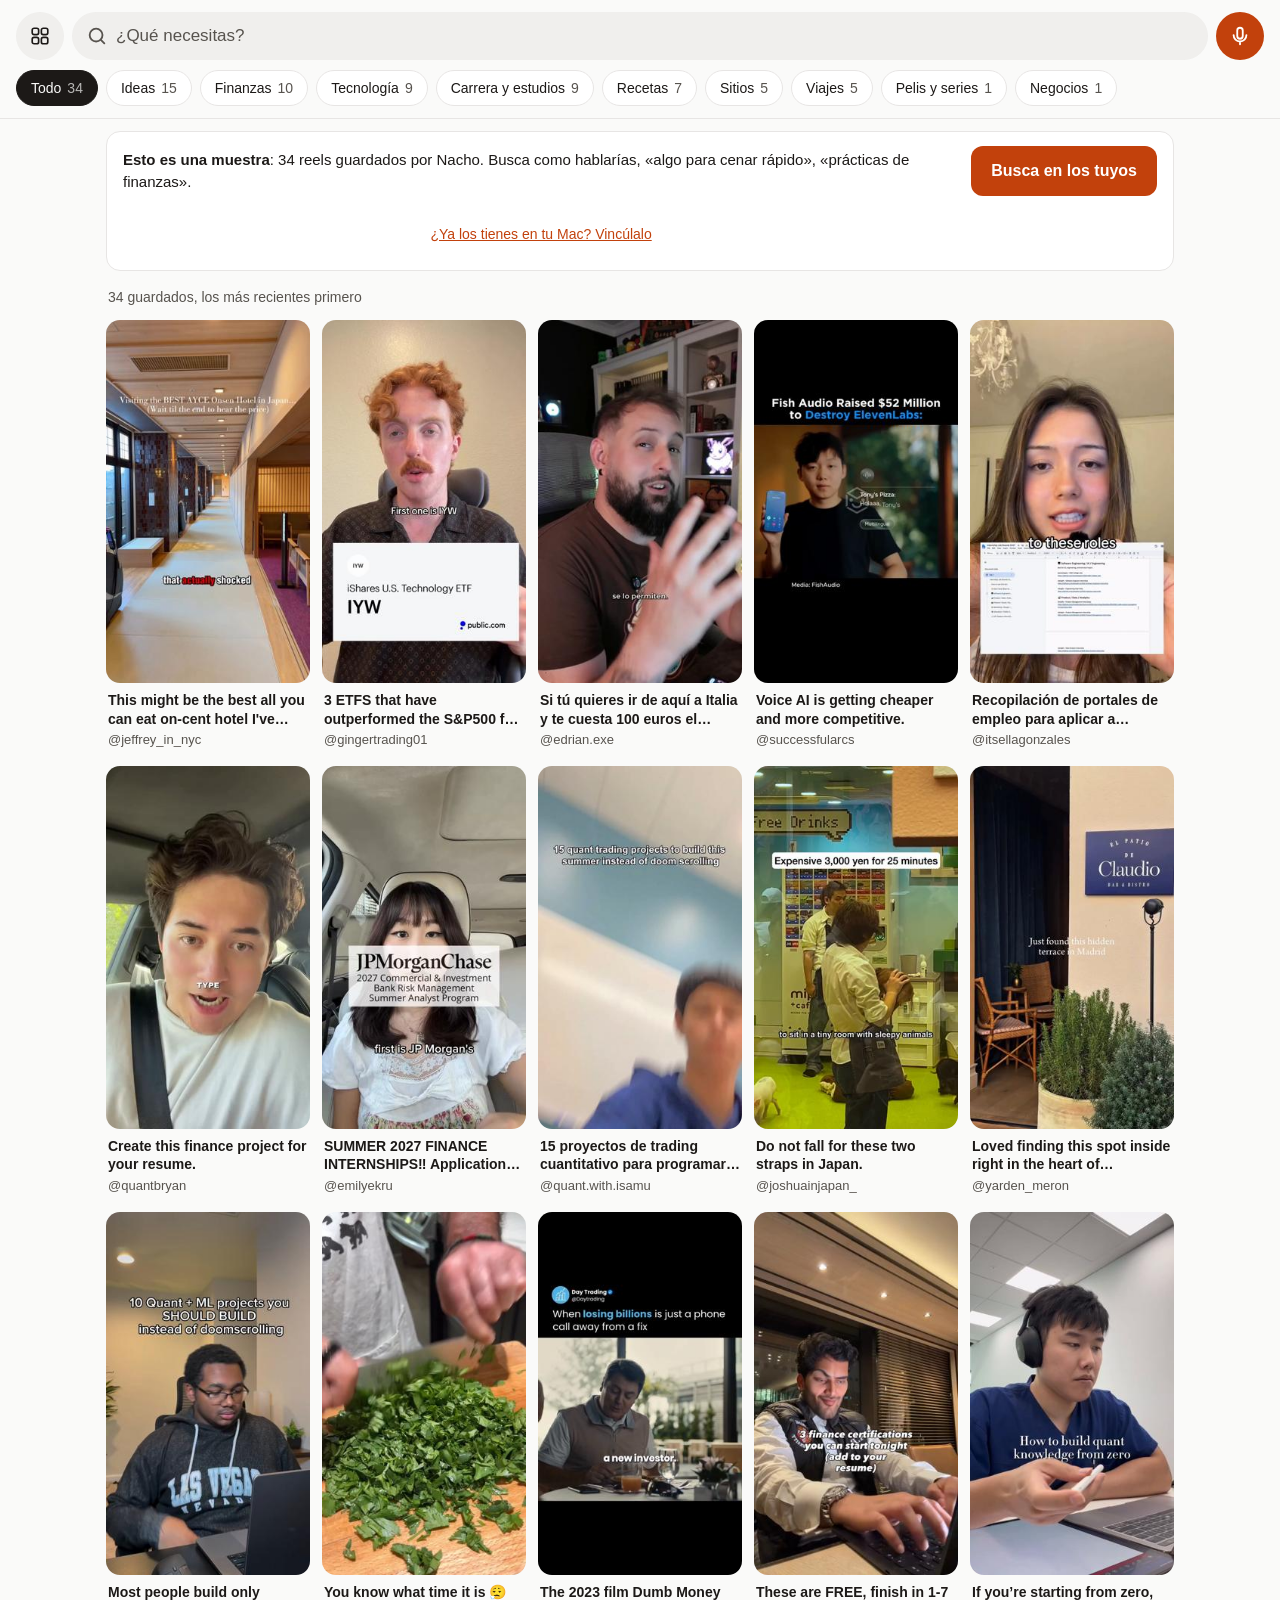
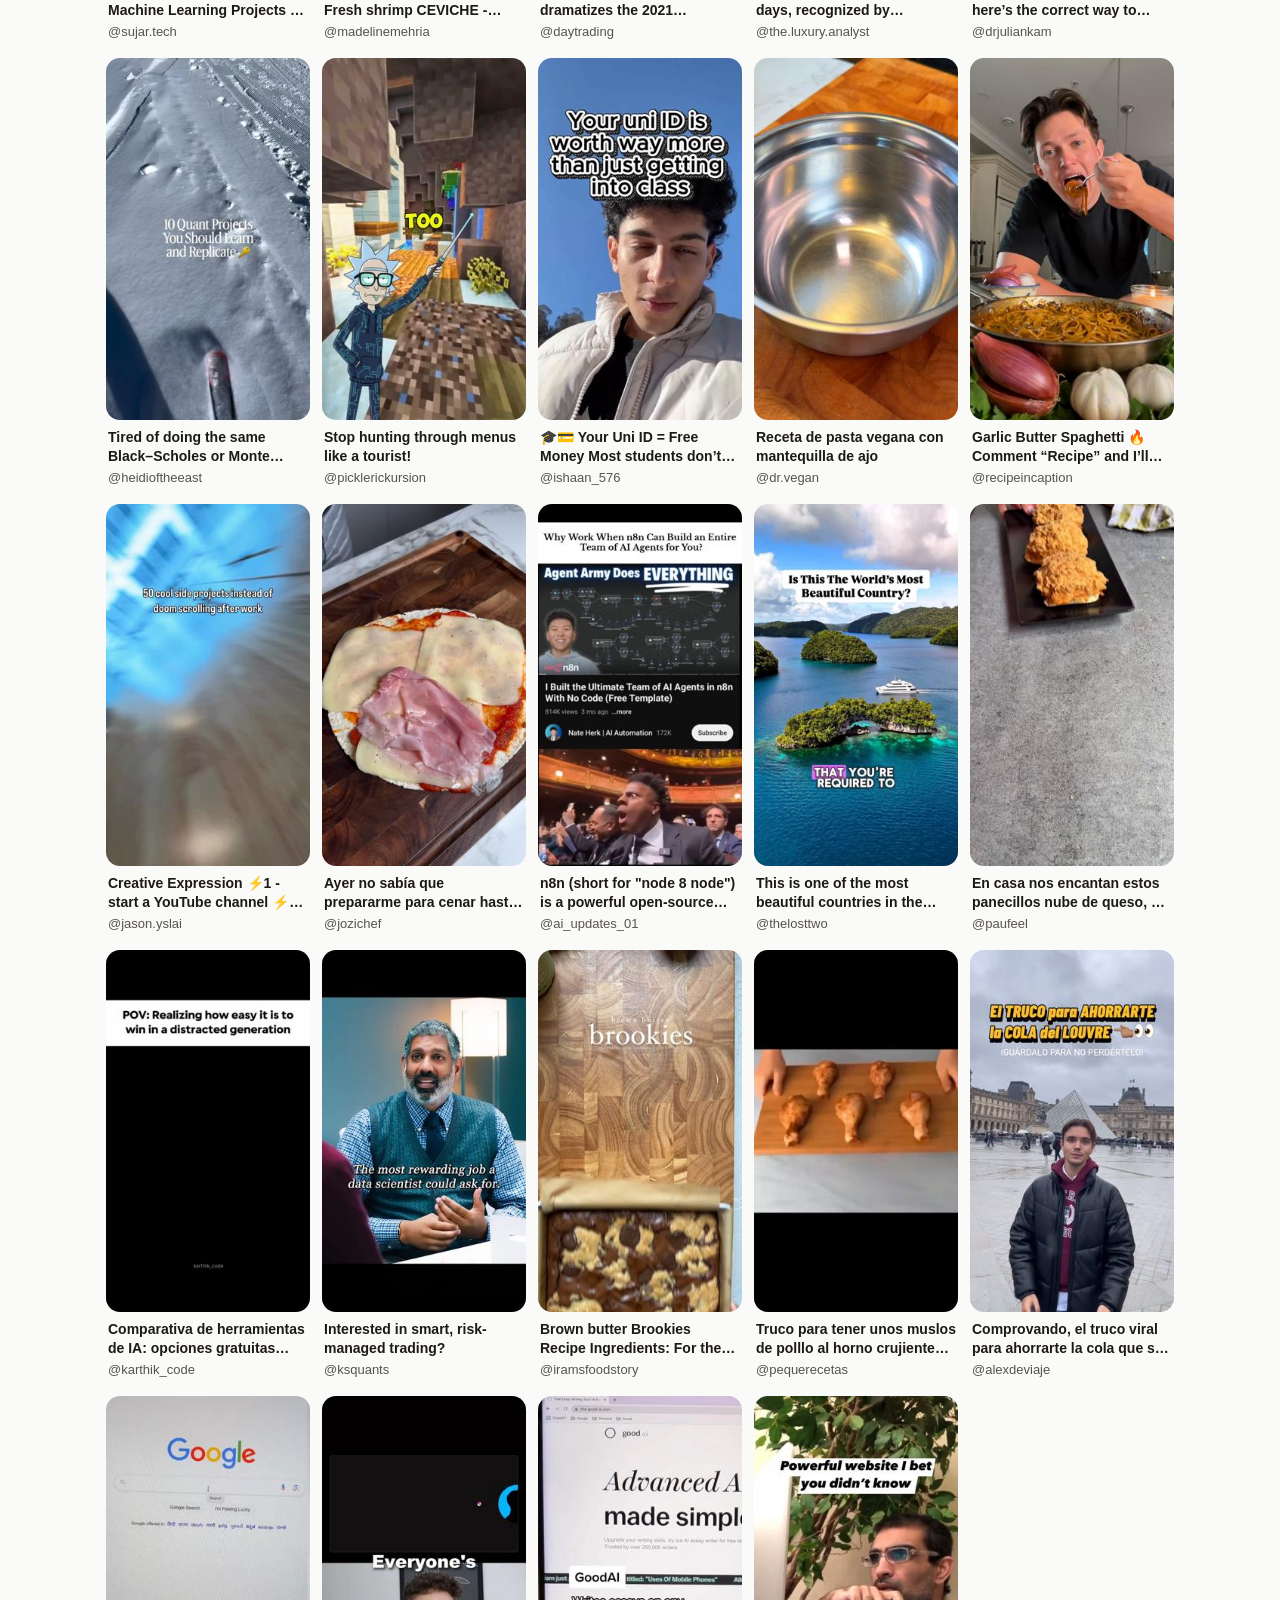
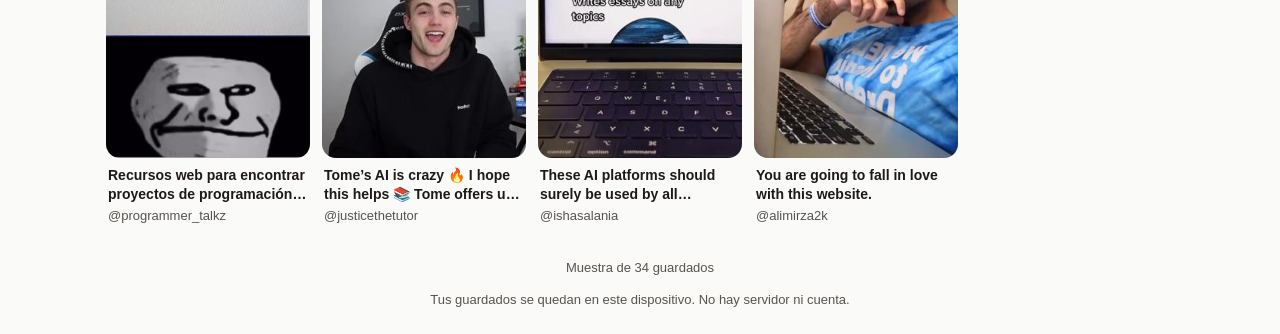
==== index.html @ 4ed65d76 "Mapa nuevo (MapLibre), subcarpetas con portada, cabecera compacta, sin filtros" ====
<!doctype html>
<html lang="es">
<head>
<meta charset="utf-8">
<meta name="viewport" content="width=device-width, initial-scale=1, viewport-fit=cover">
<title>Guardados</title>
<meta name="description" content="Busca en tus reels guardados de Instagram y tus favoritos de TikTok por lo que necesitas, no por la palabra exacta.">
<meta name="theme-color" content="#FAFAF9" media="(prefers-color-scheme: light)">
<meta name="theme-color" content="#0C0A09" media="(prefers-color-scheme: dark)">
<meta name="apple-mobile-web-app-capable" content="yes">
<meta name="apple-mobile-web-app-status-bar-style" content="default">
<meta name="apple-mobile-web-app-title" content="Guardados">
<link rel="manifest" href="manifest.webmanifest">
<link rel="apple-touch-icon" href="icons/icon-180.png">
<link rel="icon" href="icons/icon-192.png">
<link rel="stylesheet" href="vendor/maplibre-gl.css">
<link rel="stylesheet" href="app.css">
</head>
<body>
<header class="top">
  <button class="menu" id="menu-btn" type="button" aria-label="Carpetas y ajustes">
    <svg viewBox="0 0 24 24" aria-hidden="true"><rect x="3.5" y="3.5" width="7" height="7" rx="2"/><rect x="13.5" y="3.5" width="7" height="7" rx="2"/><rect x="3.5" y="13.5" width="7" height="7" rx="2"/><rect x="13.5" y="13.5" width="7" height="7" rx="2"/></svg>
  </button>
  <form class="search" role="search" id="form">
    <svg class="search-ico" viewBox="0 0 24 24" aria-hidden="true"><circle cx="11" cy="11" r="7"/><path d="m20 20-3.5-3.5"/></svg>
    <label class="sr" for="q">Buscar en tus guardados</label>
    <input id="q" type="search" autocomplete="off" autocapitalize="off" spellcheck="false"
           enterkeyhint="search" placeholder="¿Qué necesitas?">
    <button type="button" class="clear" id="clear" aria-label="Borrar búsqueda" hidden>
      <svg viewBox="0 0 24 24" aria-hidden="true"><path d="M6 6l12 12M18 6 6 18"/></svg>
    </button>
  </form>
  <button class="mic" id="mic" type="button" aria-label="Dictar búsqueda">
    <svg viewBox="0 0 24 24" aria-hidden="true"><rect x="9" y="3" width="6" height="12" rx="3"/><path d="M5 11a7 7 0 0 0 14 0M12 18v3"/></svg>
  </button>
  <nav class="chips" id="chips" aria-label="Categorías"></nav>
</header>

<main>
  <section class="intro" id="intro" hidden>
    <p><b>Esto es una muestra</b>: <span id="intro-n">34</span> reels guardados por Nacho. Busca como hablarías, «algo para cenar rápido», «prácticas de finanzas».</p>
    <button type="button" class="btn" data-open-import>Busca en los tuyos</button>
    <button type="button" class="link" data-open-mac>¿Ya los tienes en tu Mac? Vincúlalo</button>
  </section>
  <div class="folder" id="folder" hidden>
    <button type="button" class="folder-back" id="folder-back" aria-label="Volver a todos">
      <svg viewBox="0 0 24 24" aria-hidden="true"><path d="M15 5l-7 7 7 7"/></svg>
    </button>
    <h1 id="folder-t"></h1>
    <button type="button" class="mapa-btn" id="mapa-btn" hidden>
      <svg viewBox="0 0 24 24" aria-hidden="true"><path d="M9 4 3 6.5v13.5l6-2.5 6 2.5 6-2.5V4l-6 2.5z"/><path d="M9 4v13.5M15 6.5V20"/></svg>Mapa
    </button>
  </div>
  <div class="filters subs" id="subs" role="group" aria-label="Subcarpetas" hidden></div>
  <div class="filters" id="filters" role="group" aria-label="Filtros rápidos"></div>
  <button type="button" class="ask-btn" id="ask-btn" hidden></button>
  <section class="answer" id="answer" hidden aria-live="polite">
    <p class="answer-t"><span>✨ Tus guardados dicen</span><button type="button" class="link" id="answer-x">Cerrar</button></p>
    <div id="answer-txt"></div>
    <div class="memo-row" id="answer-refs"></div>
  </section>
  <p class="status" id="status" aria-live="polite">Cargando tus guardados…</p>
  <ul class="grid" id="grid"></ul>
  <div id="more" aria-hidden="true"></div>
  <footer class="foot" id="foot" hidden>
    <p id="built"></p>
    <p class="privacy">Tus guardados se quedan en este dispositivo. No hay servidor ni cuenta.</p>
  </footer>
</main>

<dialog class="sheet" id="sheet" aria-labelledby="d-title">
  <div class="sheet-body">
    <button class="close" id="close" type="button" aria-label="Cerrar">
      <svg viewBox="0 0 24 24" aria-hidden="true"><path d="M6 6l12 12M18 6 6 18"/></svg>
    </button>
    <div class="d-cover" id="d-cover"></div>
    <div class="d-info">
      <h2 id="d-title"></h2>
      <p class="d-meta" id="d-meta"></p>
      <div class="d-cats" id="d-cats"></div>
      <p class="d-dup" id="d-dup" hidden></p>
      <div class="d-idea" id="d-idea" hidden>
        <p class="d-que" id="d-que"></p>
        <div class="seg seg-st" id="d-st" role="group" aria-label="Estado de la idea">
          <button type="button" data-st="">Pendiente</button><button type="button" data-st="haciendo">Haciéndola</button><button type="button" data-st="hecha">Hecha ✓</button>
        </div>
        <a class="link" id="d-repo" target="_blank" rel="noopener" hidden>Ver el proyecto</a>
        <button type="button" class="link" id="d-repo-set">Añadir enlace al proyecto</button>
      </div>
      <a class="btn" id="d-open" target="_blank" rel="noopener">
        <svg viewBox="0 0 24 24" aria-hidden="true"><rect x="3" y="3" width="18" height="18" rx="5"/><circle cx="12" cy="12" r="4"/><circle cx="17.5" cy="6.5" r="1" class="fill"/></svg>
        <span id="d-open-txt">Abrir en Instagram</span>
      </a>
      <section class="d-lug" id="d-lug" hidden>
        <h3>Sitios</h3>
        <ul id="d-lug-list"></ul>
        <form id="d-lug-add" class="d-lug-add">
          <input type="search" name="q" placeholder="Añadir sitio: «Casa Pepe Chamberí»" autocomplete="off" enterkeyhint="search">
          <button type="submit" class="btn-mini">Añadir</button>
        </form>
        <button type="button" class="link" id="d-lug-inv">Volver a investigar el vídeo</button>
        <p class="d-lug-msg" id="d-lug-msg" hidden></p>
      </section>
      <p class="d-cap" id="d-cap"></p>
    </div>
  </div>
</dialog>

<dialog class="mapa-dlg" id="mapa-dlg" aria-label="Mapa de sitios">
  <div class="mapa" id="mapa"></div>
  <button type="button" class="mapa-volver" id="mapa-volver" aria-label="Volver">
    <svg viewBox="0 0 24 24" aria-hidden="true"><path d="M15 5l-7 7 7 7"/></svg><span id="mapa-t">Sitios</span>
  </button>
  <button type="button" class="mapa-yo" id="mapa-yo" aria-label="Dónde estoy">
    <svg viewBox="0 0 24 24" aria-hidden="true"><path d="M21 3 3 10.5l7.5 2.9L13.5 21z"/></svg>
  </button>
  <div class="mapa-card" id="mapa-card" hidden></div>
</dialog>

<dialog class="drawer" id="menu" aria-label="Carpetas y ajustes">
  <nav class="drawer-body" tabindex="-1" autofocus>
    <p class="drawer-t">Carpetas</p>
    <ul class="folders" id="folders"></ul>
    <button type="button" class="f-row f-settings" id="open-settings">
      <span class="f-ico"><svg viewBox="0 0 24 24" aria-hidden="true"><circle cx="12" cy="12" r="3"/><path d="M19.4 15a1.7 1.7 0 0 0 .3 1.8l.1.1a2 2 0 1 1-2.8 2.8l-.1-.1a1.7 1.7 0 0 0-1.8-.3 1.7 1.7 0 0 0-1 1.5V21a2 2 0 1 1-4 0v-.1a1.7 1.7 0 0 0-1.1-1.5 1.7 1.7 0 0 0-1.8.3l-.1.1a2 2 0 1 1-2.8-2.8l.1-.1a1.7 1.7 0 0 0 .3-1.8 1.7 1.7 0 0 0-1.5-1H3a2 2 0 1 1 0-4h.1a1.7 1.7 0 0 0 1.5-1.1 1.7 1.7 0 0 0-.3-1.8l-.1-.1a2 2 0 1 1 2.8-2.8l.1.1a1.7 1.7 0 0 0 1.8.3H9a1.7 1.7 0 0 0 1-1.5V3a2 2 0 1 1 4 0v.1a1.7 1.7 0 0 0 1 1.5 1.7 1.7 0 0 0 1.8-.3l.1-.1a2 2 0 1 1 2.8 2.8l-.1.1a1.7 1.7 0 0 0-.3 1.8V9a1.7 1.7 0 0 0 1.5 1H21a2 2 0 1 1 0 4h-.1a1.7 1.7 0 0 0-1.5 1z"/></svg></span>
      <span class="f-name">Ajustes</span><small id="settings-hint"></small>
    </button>
  </nav>
</dialog>

<dialog class="sheet" id="ajustes" aria-labelledby="aj-title">
  <div class="sheet-body">
    <button class="close" id="aj-close" type="button" aria-label="Cerrar">
      <svg viewBox="0 0 24 24" aria-hidden="true"><path d="M6 6l12 12M18 6 6 18"/></svg>
    </button>
    <h2 id="aj-title">Ajustes</h2>
    <section class="aj">
      <h3>Tu Mac</h3>
      <button type="button" class="btn" id="f-mac" data-open-mac>Vincular con el Mac</button>
    </section>
    <section class="aj">
      <h3>Portadas por fila</h3>
      <div class="seg" id="seg-cols" role="group" aria-label="Portadas por fila">
        <button type="button" data-cols="2">2</button><button type="button" data-cols="3">3</button><button type="button" data-cols="4">4</button>
      </div>
      <p class="muted">También puedes pellizcar la pantalla.</p>
    </section>
    <section class="aj">
      <h3>Tus datos</h3>
      <button type="button" class="row-btn" data-open-import id="f-import">Importar mis guardados</button>
      <span id="mine-actions" hidden>
        <button type="button" class="row-btn" id="backup">Copia de seguridad</button>
        <button type="button" class="row-btn danger" id="wipe">Borrar mis datos de este dispositivo</button>
      </span>
    </section>
  </div>
</dialog>

<dialog class="sheet" id="mac" aria-labelledby="mac-title">
  <div class="sheet-body mac">
    <button class="close" id="mac-close" type="button" aria-label="Cerrar">
      <svg viewBox="0 0 24 24" aria-hidden="true"><path d="M6 6l12 12M18 6 6 18"/></svg>
    </button>
    <h2 id="mac-title">Vincular con el Mac</h2>
    <div id="mac-start">
      <p class="muted">En el Mac, abre el QR (<b>tools/sync-pack.py --qr</b>). Aquí, toca el botón y apunta la cámara a la pantalla. Después, la app se pone al día sola cada vez que la abres.</p>
      <button type="button" class="btn" id="scan-mac">Escanear el QR</button>
      <button type="button" class="link" id="link-mac">o pegar el enlace</button>
    </div>
    <div class="scan" id="scan" hidden>
      <video id="scan-v" playsinline muted></video>
      <p class="muted">Apunta al QR de la pantalla del Mac…</p>
      <button type="button" class="link" id="scan-stop">Cancelar</button>
    </div>
    <div class="mac-ok" id="mac-ok" hidden>
      <div class="tick" aria-hidden="true"><svg viewBox="0 0 24 24"><path d="M5 12.5l4.5 4.5L19 7.5"/></svg></div>
      <p class="mac-ok-t" id="mac-ok-t">QR leído</p>
      <div class="bar" id="mac-bar"><i></i></div>
      <p class="muted" id="mac-msg" aria-live="polite">Conectando con el Mac…</p>
      <button type="button" class="btn" id="mac-done" hidden>Ver mis guardados</button>
    </div>
  </div>
</dialog>

<dialog class="sheet" id="imp" aria-labelledby="imp-title">
  <div class="sheet-body imp">
    <button class="close" id="imp-close" type="button" aria-label="Cerrar">
      <svg viewBox="0 0 24 24" aria-hidden="true"><path d="M6 6l12 12M18 6 6 18"/></svg>
    </button>
    <h2 id="imp-title">Trae tus guardados</h2>
    <p class="muted">Un marcador lee tus guardados en instagram.com (o tus favoritos en tiktok.com) y te baja un fichero. Lo importas aquí y ya. Todo pasa en tu móvil: nada se sube a ningún sitio.</p>

    <ol class="steps">
      <li>
        <h3>Guarda el marcador</h3>
        <div class="only-touch">
          <button type="button" class="btn" id="copy-bm">Copiar el de Instagram</button>
          <button type="button" class="btn" id="copy-bm-tt">Copiar el de TikTok</button>
          <p class="muted">En Safari: <b>Compartir → Añadir marcador</b> (a esta página). Luego <b>Marcadores → Editar</b>, abre el que acabas de crear, llámalo <b>Guardados</b> (o <b>Guardados TikTok</b>), borra la dirección y pega.</p>
        </div>
        <div class="only-mouse">
          <a class="btn bm" id="drag-bm" href="#">Guardados ⤓</a>
          <a class="btn bm" id="drag-bm-tt" href="#">Guardados TikTok ⤓</a>
          <p class="muted">Arrastra a la barra de marcadores el que vayas a usar (o los dos).</p>
        </div>
      </li>
      <li>
        <h3>Púlsalo en Instagram o TikTok</h3>
        <p class="muted">Abre <b>instagram.com</b> con tu cuenta (en el navegador, no la app). En el iPhone, toca la barra de direcciones, escribe <b>Guardados</b> y toca el marcador. Espera a que diga «Listo»: baja <b>guardados-fecha.json</b>. En TikTok es igual: abre <b>tiktok.com</b> con tu cuenta y toca <b>Guardados TikTok</b>; lee tus Favoritos y lo que se dice en cada vídeo (los subtítulos automáticos de TikTok).</p>
        <p class="muted">Va despacio a propósito (unos 2.000 guardados, un par de minutos) para que Instagram o TikTok no lo tomen por un robot. Aun así, es un atajo que no ofrecen oficialmente: úsalo de vez en cuando, no a diario. Desde la segunda vez baja solo los nuevos.</p>
      </li>
      <li>
        <h3>Impórtalo aquí</h3>
        <p class="muted">Hazlo pronto: las portadas caducan (las de Instagram en 4 días, las de TikTok en 2).</p>
        <label class="btn file">Elegir el fichero
          <input type="file" id="file" accept=".json,application/json">
        </label>
      </li>
    </ol>
    <p class="imp-status" id="imp-status" aria-live="polite"></p>
    <details class="muted">
      <summary>¿Prefieres la descarga oficial de Instagram?</summary>
      <p>En Instagram: <b>Centro de cuentas → Tu información y permisos → Descargar tu información</b>, elige solo «Guardado» y formato JSON. Tarda de minutos a días. Descomprime el zip e importa <b>saved_posts.json</b>. Solo trae la cuenta y el enlace de cada post (sin texto ni portada), así que el buscador encuentra mucho menos.</p>
    </details>
    <details class="muted">
      <summary>¿Y la descarga oficial de TikTok?</summary>
      <p>En TikTok: <b>Perfil → Menú → Ajustes y privacidad → Cuenta → Descargar tus datos</b>, formato JSON. Cuando esté lista, descomprime el zip e importa <b>user_data_tiktok.json</b>. Solo trae el enlace y la fecha de cada favorito (sin texto, subtítulos ni portada), así que el buscador encuentra muy poco.</p>
    </details>
  </div>
</dialog>

<script type="module" src="app.js"></script>
</body>
</html>
---- vendor/maplibre-gl.css ----
.maplibregl-map{font:12px/20px Helvetica Neue,Arial,Helvetica,sans-serif;overflow:hidden;position:relative;-webkit-tap-highlight-color:rgb(0 0 0/0)}.maplibregl-canvas{left:0;position:absolute;top:0}.maplibregl-map:fullscreen{height:100%;width:100%}.maplibregl-ctrl-group button.maplibregl-ctrl-compass{touch-action:none}.maplibregl-canvas-container.maplibregl-interactive,.maplibregl-ctrl-group button.maplibregl-ctrl-compass{cursor:grab;-webkit-user-select:none;-moz-user-select:none;user-select:none}.maplibregl-canvas-container.maplibregl-interactive.maplibregl-track-pointer{cursor:pointer}.maplibregl-canvas-container.maplibregl-interactive:active,.maplibregl-ctrl-group button.maplibregl-ctrl-compass:active{cursor:grabbing}.maplibregl-canvas-container.maplibregl-touch-zoom-rotate,.maplibregl-canvas-container.maplibregl-touch-zoom-rotate .maplibregl-canvas{touch-action:pan-x pan-y}.maplibregl-canvas-container.maplibregl-touch-drag-pan,.maplibregl-canvas-container.maplibregl-touch-drag-pan .maplibregl-canvas{touch-action:pinch-zoom}.maplibregl-canvas-container.maplibregl-touch-zoom-rotate.maplibregl-touch-drag-pan,.maplibregl-canvas-container.maplibregl-touch-zoom-rotate.maplibregl-touch-drag-pan .maplibregl-canvas{touch-action:none}.maplibregl-canvas-container.maplibregl-touch-drag-pan.maplibregl-cooperative-gestures,.maplibregl-canvas-container.maplibregl-touch-drag-pan.maplibregl-cooperative-gestures .maplibregl-canvas{touch-action:pan-x pan-y}.maplibregl-ctrl-bottom-left,.maplibregl-ctrl-bottom-right,.maplibregl-ctrl-top-left,.maplibregl-ctrl-top-right{pointer-events:none;position:absolute;z-index:2}.maplibregl-ctrl-top-left{left:0;top:0}.maplibregl-ctrl-top-right{right:0;top:0}.maplibregl-ctrl-bottom-left{bottom:0;left:0}.maplibregl-ctrl-bottom-right{bottom:0;right:0}.maplibregl-ctrl{clear:both;pointer-events:auto;transform:translate(0)}.maplibregl-ctrl-top-left .maplibregl-ctrl{float:left;margin:10px 0 0 10px}.maplibregl-ctrl-top-right .maplibregl-ctrl{float:right;margin:10px 10px 0 0}.maplibregl-ctrl-bottom-left .maplibregl-ctrl{float:left;margin:0 0 10px 10px}.maplibregl-ctrl-bottom-right .maplibregl-ctrl{float:right;margin:0 10px 10px 0}.maplibregl-ctrl-group{background:#fff;border-radius:4px}.maplibregl-ctrl-group:not(:empty){box-shadow:0 0 0 2px rgba(0,0,0,.1)}@media (forced-colors:active){.maplibregl-ctrl-group:not(:empty){box-shadow:0 0 0 2px ButtonText}}.maplibregl-ctrl-group button{background-color:transparent;border:0;box-sizing:border-box;cursor:pointer;display:block;height:29px;outline:none;padding:0;width:29px}.maplibregl-ctrl-group button+button{border-top:1px solid #ddd}.maplibregl-ctrl button .maplibregl-ctrl-icon{background-position:50%;background-repeat:no-repeat;display:block;height:100%;width:100%}@media (forced-colors:active){.maplibregl-ctrl-icon{background-color:transparent}.maplibregl-ctrl-group button+button{border-top:1px solid ButtonText}}.maplibregl-ctrl button::-moz-focus-inner{border:0;padding:0}.maplibregl-ctrl-attrib-button:focus,.maplibregl-ctrl-group button:focus{box-shadow:0 0 2px 2px #0096ff}.maplibregl-ctrl button:disabled{cursor:not-allowed}.maplibregl-ctrl button:disabled .maplibregl-ctrl-icon{opacity:.25}@media (hover:hover){.maplibregl-ctrl button:not(:disabled):hover{background-color:rgba(0,0,0,.05)}}.maplibregl-ctrl button:not(:disabled):active{background-color:rgba(0,0,0,.05)}.maplibregl-ctrl-group button:focus:focus-visible{box-shadow:0 0 2px 2px #0096ff}.maplibregl-ctrl-group button:focus:not(:focus-visible){box-shadow:none}.maplibregl-ctrl-group button:focus:first-child{border-radius:4px 4px 0 0}.maplibregl-ctrl-group button:focus:last-child{border-radius:0 0 4px 4px}.maplibregl-ctrl-group button:focus:only-child{border-radius:inherit}.maplibregl-ctrl button.maplibregl-ctrl-zoom-out .maplibregl-ctrl-icon{background-image:url("data:image/svg+xml;charset=utf-8,%3Csvg xmlns='http://www.w3.org/2000/svg' width='29' height='29' fill='%23333' viewBox='0 0 29 29'%3E%3Cpath d='M10 13c-.75 0-1.5.75-1.5 1.5S9.25 16 10 16h9c.75 0 1.5-.75 1.5-1.5S19.75 13 19 13z'/%3E%3C/svg%3E")}.maplibregl-ctrl button.maplibregl-ctrl-zoom-in .maplibregl-ctrl-icon{background-image:url("data:image/svg+xml;charset=utf-8,%3Csvg xmlns='http://www.w3.org/2000/svg' width='29' height='29' fill='%23333' viewBox='0 0 29 29'%3E%3Cpath d='M14.5 8.5c-.75 0-1.5.75-1.5 1.5v3h-3c-.75 0-1.5.75-1.5 1.5S9.25 16 10 16h3v3c0 .75.75 1.5 1.5 1.5S16 19.75 16 19v-3h3c.75 0 1.5-.75 1.5-1.5S19.75 13 19 13h-3v-3c0-.75-.75-1.5-1.5-1.5'/%3E%3C/svg%3E")}@media (forced-colors:active){.maplibregl-ctrl button.maplibregl-ctrl-zoom-out .maplibregl-ctrl-icon{background-image:url("data:image/svg+xml;charset=utf-8,%3Csvg xmlns='http://www.w3.org/2000/svg' width='29' height='29' fill='%23fff' viewBox='0 0 29 29'%3E%3Cpath d='M10 13c-.75 0-1.5.75-1.5 1.5S9.25 16 10 16h9c.75 0 1.5-.75 1.5-1.5S19.75 13 19 13z'/%3E%3C/svg%3E")}.maplibregl-ctrl button.maplibregl-ctrl-zoom-in .maplibregl-ctrl-icon{background-image:url("data:image/svg+xml;charset=utf-8,%3Csvg xmlns='http://www.w3.org/2000/svg' width='29' height='29' fill='%23fff' viewBox='0 0 29 29'%3E%3Cpath d='M14.5 8.5c-.75 0-1.5.75-1.5 1.5v3h-3c-.75 0-1.5.75-1.5 1.5S9.25 16 10 16h3v3c0 .75.75 1.5 1.5 1.5S16 19.75 16 19v-3h3c.75 0 1.5-.75 1.5-1.5S19.75 13 19 13h-3v-3c0-.75-.75-1.5-1.5-1.5'/%3E%3C/svg%3E")}}@media (forced-colors:active) and (prefers-color-scheme:light){.maplibregl-ctrl button.maplibregl-ctrl-zoom-out .maplibregl-ctrl-icon{background-image:url("data:image/svg+xml;charset=utf-8,%3Csvg xmlns='http://www.w3.org/2000/svg' width='29' height='29' viewBox='0 0 29 29'%3E%3Cpath d='M10 13c-.75 0-1.5.75-1.5 1.5S9.25 16 10 16h9c.75 0 1.5-.75 1.5-1.5S19.75 13 19 13z'/%3E%3C/svg%3E")}.maplibregl-ctrl button.maplibregl-ctrl-zoom-in .maplibregl-ctrl-icon{background-image:url("data:image/svg+xml;charset=utf-8,%3Csvg xmlns='http://www.w3.org/2000/svg' width='29' height='29' viewBox='0 0 29 29'%3E%3Cpath d='M14.5 8.5c-.75 0-1.5.75-1.5 1.5v3h-3c-.75 0-1.5.75-1.5 1.5S9.25 16 10 16h3v3c0 .75.75 1.5 1.5 1.5S16 19.75 16 19v-3h3c.75 0 1.5-.75 1.5-1.5S19.75 13 19 13h-3v-3c0-.75-.75-1.5-1.5-1.5'/%3E%3C/svg%3E")}}.maplibregl-ctrl button.maplibregl-ctrl-fullscreen .maplibregl-ctrl-icon{background-image:url("data:image/svg+xml;charset=utf-8,%3Csvg xmlns='http://www.w3.org/2000/svg' width='29' height='29' fill='%23333' viewBox='0 0 29 29'%3E%3Cpath d='M24 16v5.5c0 1.75-.75 2.5-2.5 2.5H16v-1l3-1.5-4-5.5 1-1 5.5 4 1.5-3zM6 16l1.5 3 5.5-4 1 1-4 5.5 3 1.5v1H7.5C5.75 24 5 23.25 5 21.5V16zm7-11v1l-3 1.5 4 5.5-1 1-5.5-4L6 13H5V7.5C5 5.75 5.75 5 7.5 5zm11 2.5c0-1.75-.75-2.5-2.5-2.5H16v1l3 1.5-4 5.5 1 1 5.5-4 1.5 3h1z'/%3E%3C/svg%3E")}.maplibregl-ctrl button.maplibregl-ctrl-shrink .maplibregl-ctrl-icon{background-image:url("data:image/svg+xml;charset=utf-8,%3Csvg xmlns='http://www.w3.org/2000/svg' width='29' height='29' viewBox='0 0 29 29'%3E%3Cpath d='M18.5 16c-1.75 0-2.5.75-2.5 2.5V24h1l1.5-3 5.5 4 1-1-4-5.5 3-1.5v-1zM13 18.5c0-1.75-.75-2.5-2.5-2.5H5v1l3 1.5L4 24l1 1 5.5-4 1.5 3h1zm3-8c0 1.75.75 2.5 2.5 2.5H24v-1l-3-1.5L25 5l-1-1-5.5 4L17 5h-1zM10.5 13c1.75 0 2.5-.75 2.5-2.5V5h-1l-1.5 3L5 4 4 5l4 5.5L5 12v1z'/%3E%3C/svg%3E")}@media (forced-colors:active){.maplibregl-ctrl button.maplibregl-ctrl-fullscreen .maplibregl-ctrl-icon{background-image:url("data:image/svg+xml;charset=utf-8,%3Csvg xmlns='http://www.w3.org/2000/svg' width='29' height='29' fill='%23fff' viewBox='0 0 29 29'%3E%3Cpath d='M24 16v5.5c0 1.75-.75 2.5-2.5 2.5H16v-1l3-1.5-4-5.5 1-1 5.5 4 1.5-3zM6 16l1.5 3 5.5-4 1 1-4 5.5 3 1.5v1H7.5C5.75 24 5 23.25 5 21.5V16zm7-11v1l-3 1.5 4 5.5-1 1-5.5-4L6 13H5V7.5C5 5.75 5.75 5 7.5 5zm11 2.5c0-1.75-.75-2.5-2.5-2.5H16v1l3 1.5-4 5.5 1 1 5.5-4 1.5 3h1z'/%3E%3C/svg%3E")}.maplibregl-ctrl button.maplibregl-ctrl-shrink .maplibregl-ctrl-icon{background-image:url("data:image/svg+xml;charset=utf-8,%3Csvg xmlns='http://www.w3.org/2000/svg' width='29' height='29' fill='%23fff' viewBox='0 0 29 29'%3E%3Cpath d='M18.5 16c-1.75 0-2.5.75-2.5 2.5V24h1l1.5-3 5.5 4 1-1-4-5.5 3-1.5v-1zM13 18.5c0-1.75-.75-2.5-2.5-2.5H5v1l3 1.5L4 24l1 1 5.5-4 1.5 3h1zm3-8c0 1.75.75 2.5 2.5 2.5H24v-1l-3-1.5L25 5l-1-1-5.5 4L17 5h-1zM10.5 13c1.75 0 2.5-.75 2.5-2.5V5h-1l-1.5 3L5 4 4 5l4 5.5L5 12v1z'/%3E%3C/svg%3E")}}@media (forced-colors:active) and (prefers-color-scheme:light){.maplibregl-ctrl button.maplibregl-ctrl-fullscreen .maplibregl-ctrl-icon{background-image:url("data:image/svg+xml;charset=utf-8,%3Csvg xmlns='http://www.w3.org/2000/svg' width='29' height='29' viewBox='0 0 29 29'%3E%3Cpath d='M24 16v5.5c0 1.75-.75 2.5-2.5 2.5H16v-1l3-1.5-4-5.5 1-1 5.5 4 1.5-3zM6 16l1.5 3 5.5-4 1 1-4 5.5 3 1.5v1H7.5C5.75 24 5 23.25 5 21.5V16zm7-11v1l-3 1.5 4 5.5-1 1-5.5-4L6 13H5V7.5C5 5.75 5.75 5 7.5 5zm11 2.5c0-1.75-.75-2.5-2.5-2.5H16v1l3 1.5-4 5.5 1 1 5.5-4 1.5 3h1z'/%3E%3C/svg%3E")}.maplibregl-ctrl button.maplibregl-ctrl-shrink .maplibregl-ctrl-icon{background-image:url("data:image/svg+xml;charset=utf-8,%3Csvg xmlns='http://www.w3.org/2000/svg' width='29' height='29' viewBox='0 0 29 29'%3E%3Cpath d='M18.5 16c-1.75 0-2.5.75-2.5 2.5V24h1l1.5-3 5.5 4 1-1-4-5.5 3-1.5v-1zM13 18.5c0-1.75-.75-2.5-2.5-2.5H5v1l3 1.5L4 24l1 1 5.5-4 1.5 3h1zm3-8c0 1.75.75 2.5 2.5 2.5H24v-1l-3-1.5L25 5l-1-1-5.5 4L17 5h-1zM10.5 13c1.75 0 2.5-.75 2.5-2.5V5h-1l-1.5 3L5 4 4 5l4 5.5L5 12v1z'/%3E%3C/svg%3E")}}.maplibregl-ctrl button.maplibregl-ctrl-compass .maplibregl-ctrl-icon{background-image:url("data:image/svg+xml;charset=utf-8,%3Csvg xmlns='http://www.w3.org/2000/svg' width='29' height='29' fill='%23333' viewBox='0 0 29 29'%3E%3Cpath d='m10.5 14 4-8 4 8z'/%3E%3Cpath fill='%23ccc' d='m10.5 16 4 8 4-8z'/%3E%3C/svg%3E")}@media (forced-colors:active){.maplibregl-ctrl button.maplibregl-ctrl-compass .maplibregl-ctrl-icon{background-image:url("data:image/svg+xml;charset=utf-8,%3Csvg xmlns='http://www.w3.org/2000/svg' width='29' height='29' fill='%23fff' viewBox='0 0 29 29'%3E%3Cpath d='m10.5 14 4-8 4 8z'/%3E%3Cpath fill='%23ccc' d='m10.5 16 4 8 4-8z'/%3E%3C/svg%3E")}}@media (forced-colors:active) and (prefers-color-scheme:light){.maplibregl-ctrl button.maplibregl-ctrl-compass .maplibregl-ctrl-icon{background-image:url("data:image/svg+xml;charset=utf-8,%3Csvg xmlns='http://www.w3.org/2000/svg' width='29' height='29' viewBox='0 0 29 29'%3E%3Cpath d='m10.5 14 4-8 4 8z'/%3E%3Cpath fill='%23ccc' d='m10.5 16 4 8 4-8z'/%3E%3C/svg%3E")}}.maplibregl-ctrl button.maplibregl-ctrl-globe .maplibregl-ctrl-icon{background-image:url("data:image/svg+xml;charset=utf-8,%3Csvg xmlns='http://www.w3.org/2000/svg' width='22' height='22' fill='none' stroke='%23333' viewBox='0 0 22 22'%3E%3Ccircle cx='11' cy='11' r='8.5'/%3E%3Cpath d='M17.5 11c0 4.819-3.02 8.5-6.5 8.5S4.5 15.819 4.5 11 7.52 2.5 11 2.5s6.5 3.681 6.5 8.5Z'/%3E%3Cpath d='M13.5 11c0 2.447-.331 4.64-.853 6.206-.262.785-.562 1.384-.872 1.777-.314.399-.58.517-.775.517s-.461-.118-.775-.517c-.31-.393-.61-.992-.872-1.777C8.831 15.64 8.5 13.446 8.5 11s.331-4.64.853-6.206c.262-.785.562-1.384.872-1.777.314-.399.58-.517.775-.517s.461.118.775.517c.31.393.61.992.872 1.777.522 1.565.853 3.76.853 6.206Z'/%3E%3Cpath d='M11 7.5c-1.909 0-3.622-.166-4.845-.428-.616-.132-1.08-.283-1.379-.434a1.3 1.3 0 0 1-.224-.138q.07-.058.224-.138c.299-.151.763-.302 1.379-.434C7.378 5.666 9.091 5.5 11 5.5s3.622.166 4.845.428c.616.132 1.08.283 1.379.434.105.053.177.1.224.138q-.07.058-.224.138c-.299.151-.763.302-1.379.434-1.223.262-2.936.428-4.845.428ZM4.486 6.436ZM11 16.5c-1.909 0-3.622-.166-4.845-.428-.616-.132-1.08-.283-1.379-.434a1.3 1.3 0 0 1-.224-.138 1.3 1.3 0 0 1 .224-.138c.299-.151.763-.302 1.379-.434C7.378 14.666 9.091 14.5 11 14.5s3.622.166 4.845.428c.616.132 1.08.283 1.379.434.105.053.177.1.224.138a1.3 1.3 0 0 1-.224.138c-.299.151-.763.302-1.379.434-1.223.262-2.936.428-4.845.428Zm-6.514-1.064ZM11 12.5c-2.46 0-4.672-.222-6.255-.574-.796-.177-1.406-.38-1.805-.59a1.5 1.5 0 0 1-.39-.272.3.3 0 0 1-.047-.064.3.3 0 0 1 .048-.064c.066-.073.189-.167.389-.272.399-.21 1.009-.413 1.805-.59C6.328 9.722 8.54 9.5 11 9.5s4.672.222 6.256.574c.795.177 1.405.38 1.804.59.2.105.323.2.39.272a.3.3 0 0 1 .047.064.3.3 0 0 1-.048.064 1.4 1.4 0 0 1-.389.272c-.399.21-1.009.413-1.804.59-1.584.352-3.796.574-6.256.574Zm-8.501-1.51v.002zm0 .018v.002zm17.002.002v-.002zm0-.018v-.002z'/%3E%3C/svg%3E")}.maplibregl-ctrl button.maplibregl-ctrl-globe-enabled .maplibregl-ctrl-icon{background-image:url("data:image/svg+xml;charset=utf-8,%3Csvg xmlns='http://www.w3.org/2000/svg' width='22' height='22' fill='none' stroke='%2333b5e5' viewBox='0 0 22 22'%3E%3Ccircle cx='11' cy='11' r='8.5'/%3E%3Cpath d='M17.5 11c0 4.819-3.02 8.5-6.5 8.5S4.5 15.819 4.5 11 7.52 2.5 11 2.5s6.5 3.681 6.5 8.5Z'/%3E%3Cpath d='M13.5 11c0 2.447-.331 4.64-.853 6.206-.262.785-.562 1.384-.872 1.777-.314.399-.58.517-.775.517s-.461-.118-.775-.517c-.31-.393-.61-.992-.872-1.777C8.831 15.64 8.5 13.446 8.5 11s.331-4.64.853-6.206c.262-.785.562-1.384.872-1.777.314-.399.58-.517.775-.517s.461.118.775.517c.31.393.61.992.872 1.777.522 1.565.853 3.76.853 6.206Z'/%3E%3Cpath d='M11 7.5c-1.909 0-3.622-.166-4.845-.428-.616-.132-1.08-.283-1.379-.434a1.3 1.3 0 0 1-.224-.138q.07-.058.224-.138c.299-.151.763-.302 1.379-.434C7.378 5.666 9.091 5.5 11 5.5s3.622.166 4.845.428c.616.132 1.08.283 1.379.434.105.053.177.1.224.138q-.07.058-.224.138c-.299.151-.763.302-1.379.434-1.223.262-2.936.428-4.845.428ZM4.486 6.436ZM11 16.5c-1.909 0-3.622-.166-4.845-.428-.616-.132-1.08-.283-1.379-.434a1.3 1.3 0 0 1-.224-.138 1.3 1.3 0 0 1 .224-.138c.299-.151.763-.302 1.379-.434C7.378 14.666 9.091 14.5 11 14.5s3.622.166 4.845.428c.616.132 1.08.283 1.379.434.105.053.177.1.224.138a1.3 1.3 0 0 1-.224.138c-.299.151-.763.302-1.379.434-1.223.262-2.936.428-4.845.428Zm-6.514-1.064ZM11 12.5c-2.46 0-4.672-.222-6.255-.574-.796-.177-1.406-.38-1.805-.59a1.5 1.5 0 0 1-.39-.272.3.3 0 0 1-.047-.064.3.3 0 0 1 .048-.064c.066-.073.189-.167.389-.272.399-.21 1.009-.413 1.805-.59C6.328 9.722 8.54 9.5 11 9.5s4.672.222 6.256.574c.795.177 1.405.38 1.804.59.2.105.323.2.39.272a.3.3 0 0 1 .047.064.3.3 0 0 1-.048.064 1.4 1.4 0 0 1-.389.272c-.399.21-1.009.413-1.804.59-1.584.352-3.796.574-6.256.574Zm-8.501-1.51v.002zm0 .018v.002zm17.002.002v-.002zm0-.018v-.002z'/%3E%3C/svg%3E")}.maplibregl-ctrl button.maplibregl-ctrl-terrain .maplibregl-ctrl-icon{background-image:url("data:image/svg+xml;charset=utf-8,%3Csvg xmlns='http://www.w3.org/2000/svg' width='22' height='22' fill='%23333' viewBox='0 0 22 22'%3E%3Cpath d='m1.754 13.406 4.453-4.851 3.09 3.09 3.281 3.277.969-.969-3.309-3.312 3.844-4.121 6.148 6.886h1.082v-.855l-7.207-8.07-4.84 5.187L6.169 6.57l-5.48 5.965v.871ZM.688 16.844h20.625v1.375H.688Zm0 0'/%3E%3C/svg%3E")}.maplibregl-ctrl button.maplibregl-ctrl-terrain-enabled .maplibregl-ctrl-icon{background-image:url("data:image/svg+xml;charset=utf-8,%3Csvg xmlns='http://www.w3.org/2000/svg' width='22' height='22' fill='%2333b5e5' viewBox='0 0 22 22'%3E%3Cpath d='m1.754 13.406 4.453-4.851 3.09 3.09 3.281 3.277.969-.969-3.309-3.312 3.844-4.121 6.148 6.886h1.082v-.855l-7.207-8.07-4.84 5.187L6.169 6.57l-5.48 5.965v.871ZM.688 16.844h20.625v1.375H.688Zm0 0'/%3E%3C/svg%3E")}.maplibregl-ctrl button.maplibregl-ctrl-geolocate .maplibregl-ctrl-icon{background-image:url("data:image/svg+xml;charset=utf-8,%3Csvg xmlns='http://www.w3.org/2000/svg' width='29' height='29' fill='%23333' viewBox='0 0 20 20'%3E%3Cpath d='M10 4C9 4 9 5 9 5v.1A5 5 0 0 0 5.1 9H5s-1 0-1 1 1 1 1 1h.1A5 5 0 0 0 9 14.9v.1s0 1 1 1 1-1 1-1v-.1a5 5 0 0 0 3.9-3.9h.1s1 0 1-1-1-1-1-1h-.1A5 5 0 0 0 11 5.1V5s0-1-1-1m0 2.5a3.5 3.5 0 1 1 0 7 3.5 3.5 0 1 1 0-7'/%3E%3Ccircle cx='10' cy='10' r='2'/%3E%3C/svg%3E")}.maplibregl-ctrl button.maplibregl-ctrl-geolocate:disabled .maplibregl-ctrl-icon{background-image:url("data:image/svg+xml;charset=utf-8,%3Csvg xmlns='http://www.w3.org/2000/svg' width='29' height='29' fill='%23aaa' viewBox='0 0 20 20'%3E%3Cpath d='M10 4C9 4 9 5 9 5v.1A5 5 0 0 0 5.1 9H5s-1 0-1 1 1 1 1 1h.1A5 5 0 0 0 9 14.9v.1s0 1 1 1 1-1 1-1v-.1a5 5 0 0 0 3.9-3.9h.1s1 0 1-1-1-1-1-1h-.1A5 5 0 0 0 11 5.1V5s0-1-1-1m0 2.5a3.5 3.5 0 1 1 0 7 3.5 3.5 0 1 1 0-7'/%3E%3Ccircle cx='10' cy='10' r='2'/%3E%3Cpath fill='red' d='m14 5 1 1-9 9-1-1z'/%3E%3C/svg%3E")}.maplibregl-ctrl button.maplibregl-ctrl-geolocate.maplibregl-ctrl-geolocate-active .maplibregl-ctrl-icon{background-image:url("data:image/svg+xml;charset=utf-8,%3Csvg xmlns='http://www.w3.org/2000/svg' width='29' height='29' fill='%2333b5e5' viewBox='0 0 20 20'%3E%3Cpath d='M10 4C9 4 9 5 9 5v.1A5 5 0 0 0 5.1 9H5s-1 0-1 1 1 1 1 1h.1A5 5 0 0 0 9 14.9v.1s0 1 1 1 1-1 1-1v-.1a5 5 0 0 0 3.9-3.9h.1s1 0 1-1-1-1-1-1h-.1A5 5 0 0 0 11 5.1V5s0-1-1-1m0 2.5a3.5 3.5 0 1 1 0 7 3.5 3.5 0 1 1 0-7'/%3E%3Ccircle cx='10' cy='10' r='2'/%3E%3C/svg%3E")}.maplibregl-ctrl button.maplibregl-ctrl-geolocate.maplibregl-ctrl-geolocate-active-error .maplibregl-ctrl-icon{background-image:url("data:image/svg+xml;charset=utf-8,%3Csvg xmlns='http://www.w3.org/2000/svg' width='29' height='29' fill='%23e58978' viewBox='0 0 20 20'%3E%3Cpath d='M10 4C9 4 9 5 9 5v.1A5 5 0 0 0 5.1 9H5s-1 0-1 1 1 1 1 1h.1A5 5 0 0 0 9 14.9v.1s0 1 1 1 1-1 1-1v-.1a5 5 0 0 0 3.9-3.9h.1s1 0 1-1-1-1-1-1h-.1A5 5 0 0 0 11 5.1V5s0-1-1-1m0 2.5a3.5 3.5 0 1 1 0 7 3.5 3.5 0 1 1 0-7'/%3E%3Ccircle cx='10' cy='10' r='2'/%3E%3C/svg%3E")}.maplibregl-ctrl button.maplibregl-ctrl-geolocate.maplibregl-ctrl-geolocate-background .maplibregl-ctrl-icon{background-image:url("data:image/svg+xml;charset=utf-8,%3Csvg xmlns='http://www.w3.org/2000/svg' width='29' height='29' fill='%2333b5e5' viewBox='0 0 20 20'%3E%3Cpath d='M10 4C9 4 9 5 9 5v.1A5 5 0 0 0 5.1 9H5s-1 0-1 1 1 1 1 1h.1A5 5 0 0 0 9 14.9v.1s0 1 1 1 1-1 1-1v-.1a5 5 0 0 0 3.9-3.9h.1s1 0 1-1-1-1-1-1h-.1A5 5 0 0 0 11 5.1V5s0-1-1-1m0 2.5a3.5 3.5 0 1 1 0 7 3.5 3.5 0 1 1 0-7'/%3E%3C/svg%3E")}.maplibregl-ctrl button.maplibregl-ctrl-geolocate.maplibregl-ctrl-geolocate-background-error .maplibregl-ctrl-icon{background-image:url("data:image/svg+xml;charset=utf-8,%3Csvg xmlns='http://www.w3.org/2000/svg' width='29' height='29' fill='%23e54e33' viewBox='0 0 20 20'%3E%3Cpath d='M10 4C9 4 9 5 9 5v.1A5 5 0 0 0 5.1 9H5s-1 0-1 1 1 1 1 1h.1A5 5 0 0 0 9 14.9v.1s0 1 1 1 1-1 1-1v-.1a5 5 0 0 0 3.9-3.9h.1s1 0 1-1-1-1-1-1h-.1A5 5 0 0 0 11 5.1V5s0-1-1-1m0 2.5a3.5 3.5 0 1 1 0 7 3.5 3.5 0 1 1 0-7'/%3E%3C/svg%3E")}.maplibregl-ctrl button.maplibregl-ctrl-geolocate.maplibregl-ctrl-geolocate-waiting .maplibregl-ctrl-icon{animation:maplibregl-spin 2s linear infinite}@media (forced-colors:active){.maplibregl-ctrl button.maplibregl-ctrl-geolocate .maplibregl-ctrl-icon{background-image:url("data:image/svg+xml;charset=utf-8,%3Csvg xmlns='http://www.w3.org/2000/svg' width='29' height='29' fill='%23fff' viewBox='0 0 20 20'%3E%3Cpath d='M10 4C9 4 9 5 9 5v.1A5 5 0 0 0 5.1 9H5s-1 0-1 1 1 1 1 1h.1A5 5 0 0 0 9 14.9v.1s0 1 1 1 1-1 1-1v-.1a5 5 0 0 0 3.9-3.9h.1s1 0 1-1-1-1-1-1h-.1A5 5 0 0 0 11 5.1V5s0-1-1-1m0 2.5a3.5 3.5 0 1 1 0 7 3.5 3.5 0 1 1 0-7'/%3E%3Ccircle cx='10' cy='10' r='2'/%3E%3C/svg%3E")}.maplibregl-ctrl button.maplibregl-ctrl-geolocate:disabled .maplibregl-ctrl-icon{background-image:url("data:image/svg+xml;charset=utf-8,%3Csvg xmlns='http://www.w3.org/2000/svg' width='29' height='29' fill='%23999' viewBox='0 0 20 20'%3E%3Cpath d='M10 4C9 4 9 5 9 5v.1A5 5 0 0 0 5.1 9H5s-1 0-1 1 1 1 1 1h.1A5 5 0 0 0 9 14.9v.1s0 1 1 1 1-1 1-1v-.1a5 5 0 0 0 3.9-3.9h.1s1 0 1-1-1-1-1-1h-.1A5 5 0 0 0 11 5.1V5s0-1-1-1m0 2.5a3.5 3.5 0 1 1 0 7 3.5 3.5 0 1 1 0-7'/%3E%3Ccircle cx='10' cy='10' r='2'/%3E%3Cpath fill='red' d='m14 5 1 1-9 9-1-1z'/%3E%3C/svg%3E")}.maplibregl-ctrl button.maplibregl-ctrl-geolocate.maplibregl-ctrl-geolocate-active .maplibregl-ctrl-icon{background-image:url("data:image/svg+xml;charset=utf-8,%3Csvg xmlns='http://www.w3.org/2000/svg' width='29' height='29' fill='%2333b5e5' viewBox='0 0 20 20'%3E%3Cpath d='M10 4C9 4 9 5 9 5v.1A5 5 0 0 0 5.1 9H5s-1 0-1 1 1 1 1 1h.1A5 5 0 0 0 9 14.9v.1s0 1 1 1 1-1 1-1v-.1a5 5 0 0 0 3.9-3.9h.1s1 0 1-1-1-1-1-1h-.1A5 5 0 0 0 11 5.1V5s0-1-1-1m0 2.5a3.5 3.5 0 1 1 0 7 3.5 3.5 0 1 1 0-7'/%3E%3Ccircle cx='10' cy='10' r='2'/%3E%3C/svg%3E")}.maplibregl-ctrl button.maplibregl-ctrl-geolocate.maplibregl-ctrl-geolocate-active-error .maplibregl-ctrl-icon{background-image:url("data:image/svg+xml;charset=utf-8,%3Csvg xmlns='http://www.w3.org/2000/svg' width='29' height='29' fill='%23e58978' viewBox='0 0 20 20'%3E%3Cpath d='M10 4C9 4 9 5 9 5v.1A5 5 0 0 0 5.1 9H5s-1 0-1 1 1 1 1 1h.1A5 5 0 0 0 9 14.9v.1s0 1 1 1 1-1 1-1v-.1a5 5 0 0 0 3.9-3.9h.1s1 0 1-1-1-1-1-1h-.1A5 5 0 0 0 11 5.1V5s0-1-1-1m0 2.5a3.5 3.5 0 1 1 0 7 3.5 3.5 0 1 1 0-7'/%3E%3Ccircle cx='10' cy='10' r='2'/%3E%3C/svg%3E")}.maplibregl-ctrl button.maplibregl-ctrl-geolocate.maplibregl-ctrl-geolocate-background .maplibregl-ctrl-icon{background-image:url("data:image/svg+xml;charset=utf-8,%3Csvg xmlns='http://www.w3.org/2000/svg' width='29' height='29' fill='%2333b5e5' viewBox='0 0 20 20'%3E%3Cpath d='M10 4C9 4 9 5 9 5v.1A5 5 0 0 0 5.1 9H5s-1 0-1 1 1 1 1 1h.1A5 5 0 0 0 9 14.9v.1s0 1 1 1 1-1 1-1v-.1a5 5 0 0 0 3.9-3.9h.1s1 0 1-1-1-1-1-1h-.1A5 5 0 0 0 11 5.1V5s0-1-1-1m0 2.5a3.5 3.5 0 1 1 0 7 3.5 3.5 0 1 1 0-7'/%3E%3C/svg%3E")}.maplibregl-ctrl button.maplibregl-ctrl-geolocate.maplibregl-ctrl-geolocate-background-error .maplibregl-ctrl-icon{background-image:url("data:image/svg+xml;charset=utf-8,%3Csvg xmlns='http://www.w3.org/2000/svg' width='29' height='29' fill='%23e54e33' viewBox='0 0 20 20'%3E%3Cpath d='M10 4C9 4 9 5 9 5v.1A5 5 0 0 0 5.1 9H5s-1 0-1 1 1 1 1 1h.1A5 5 0 0 0 9 14.9v.1s0 1 1 1 1-1 1-1v-.1a5 5 0 0 0 3.9-3.9h.1s1 0 1-1-1-1-1-1h-.1A5 5 0 0 0 11 5.1V5s0-1-1-1m0 2.5a3.5 3.5 0 1 1 0 7 3.5 3.5 0 1 1 0-7'/%3E%3C/svg%3E")}}@media (forced-colors:active) and (prefers-color-scheme:light){.maplibregl-ctrl button.maplibregl-ctrl-geolocate .maplibregl-ctrl-icon{background-image:url("data:image/svg+xml;charset=utf-8,%3Csvg xmlns='http://www.w3.org/2000/svg' width='29' height='29' viewBox='0 0 20 20'%3E%3Cpath d='M10 4C9 4 9 5 9 5v.1A5 5 0 0 0 5.1 9H5s-1 0-1 1 1 1 1 1h.1A5 5 0 0 0 9 14.9v.1s0 1 1 1 1-1 1-1v-.1a5 5 0 0 0 3.9-3.9h.1s1 0 1-1-1-1-1-1h-.1A5 5 0 0 0 11 5.1V5s0-1-1-1m0 2.5a3.5 3.5 0 1 1 0 7 3.5 3.5 0 1 1 0-7'/%3E%3Ccircle cx='10' cy='10' r='2'/%3E%3C/svg%3E")}.maplibregl-ctrl button.maplibregl-ctrl-geolocate:disabled .maplibregl-ctrl-icon{background-image:url("data:image/svg+xml;charset=utf-8,%3Csvg xmlns='http://www.w3.org/2000/svg' width='29' height='29' fill='%23666' viewBox='0 0 20 20'%3E%3Cpath d='M10 4C9 4 9 5 9 5v.1A5 5 0 0 0 5.1 9H5s-1 0-1 1 1 1 1 1h.1A5 5 0 0 0 9 14.9v.1s0 1 1 1 1-1 1-1v-.1a5 5 0 0 0 3.9-3.9h.1s1 0 1-1-1-1-1-1h-.1A5 5 0 0 0 11 5.1V5s0-1-1-1m0 2.5a3.5 3.5 0 1 1 0 7 3.5 3.5 0 1 1 0-7'/%3E%3Ccircle cx='10' cy='10' r='2'/%3E%3Cpath fill='red' d='m14 5 1 1-9 9-1-1z'/%3E%3C/svg%3E")}}@keyframes maplibregl-spin{0%{transform:rotate(0deg)}to{transform:rotate(1turn)}}a.maplibregl-ctrl-logo{background-image:url("data:image/svg+xml;charset=utf-8,%3Csvg xmlns='http://www.w3.org/2000/svg' width='88' height='23' fill='none'%3E%3Cpath fill='%23000' fill-opacity='.4' fill-rule='evenodd' d='M17.408 16.796h-1.827l2.501-12.095h.198l3.324 6.533.988 2.19.988-2.19 3.258-6.533h.181l2.6 12.095h-1.81l-1.218-5.644-.362-1.71-.658 1.71-2.929 5.644h-.098l-2.914-5.644-.757-1.71-.345 1.71zm1.958-3.42-.726 3.663a1.255 1.255 0 0 1-1.232 1.011h-1.827a1.255 1.255 0 0 1-1.229-1.509l2.501-12.095a1.255 1.255 0 0 1 1.23-1.001h.197a1.25 1.25 0 0 1 1.12.685l3.19 6.273 3.125-6.263a1.25 1.25 0 0 1 1.123-.695h.181a1.255 1.255 0 0 1 1.227.991l1.443 6.71a5 5 0 0 1 .314-.787l.009-.016a4.6 4.6 0 0 1 1.777-1.887c.782-.46 1.668-.667 2.611-.667a4.6 4.6 0 0 1 1.7.32l.306.134c.21-.16.474-.256.759-.256h1.694a1.255 1.255 0 0 1 1.212.925 1.255 1.255 0 0 1 1.212-.925h1.711c.284 0 .545.094.755.252.613-.3 1.312-.45 2.075-.45 1.356 0 2.557.445 3.482 1.4q.47.48.763 1.064V4.701a1.255 1.255 0 0 1 1.255-1.255h1.86A1.255 1.255 0 0 1 54.44 4.7v9.194h2.217c.19 0 .37.043.532.118v-4.77c0-.356.147-.678.385-.906a2.42 2.42 0 0 1-.682-1.71c0-.665.267-1.253.735-1.7a2.45 2.45 0 0 1 1.722-.674 2.43 2.43 0 0 1 1.705.675q.318.302.504.683V4.7a1.255 1.255 0 0 1 1.255-1.255h1.744A1.255 1.255 0 0 1 65.812 4.7v3.335a4.8 4.8 0 0 1 1.526-.246c.938 0 1.817.214 2.59.69a4.47 4.47 0 0 1 1.67 1.743v-.98a1.255 1.255 0 0 1 1.256-1.256h1.777c.233 0 .451.064.639.174a3.4 3.4 0 0 1 1.567-.372c.346 0 .861.02 1.285.232a1.25 1.25 0 0 1 .689 1.004 4.7 4.7 0 0 1 .853-.588c.795-.44 1.675-.647 2.61-.647 1.385 0 2.65.39 3.525 1.396.836.938 1.168 2.173 1.168 3.528q-.001.515-.056 1.051a1.255 1.255 0 0 1-.947 1.09l.408.952a1.255 1.255 0 0 1-.477 1.552c-.418.268-.92.463-1.458.612-.613.171-1.304.244-2.049.244-1.06 0-2.043-.207-2.886-.698l-.015-.008c-.798-.48-1.419-1.135-1.818-1.963l-.004-.008a5.8 5.8 0 0 1-.548-2.512q0-.429.053-.843a1.3 1.3 0 0 1-.333-.086l-.166-.004c-.223 0-.426.062-.643.228-.03.024-.142.139-.142.59v3.883a1.255 1.255 0 0 1-1.256 1.256h-1.777a1.255 1.255 0 0 1-1.256-1.256V15.69l-.032.057a4.8 4.8 0 0 1-1.86 1.833 5.04 5.04 0 0 1-2.484.634 4.5 4.5 0 0 1-1.935-.424 1.25 1.25 0 0 1-.764.258h-1.71a1.255 1.255 0 0 1-1.256-1.255V7.687a2.4 2.4 0 0 1-.428.625c.253.23.412.561.412.93v7.553a1.255 1.255 0 0 1-1.256 1.255h-1.843a1.25 1.25 0 0 1-.894-.373c-.228.23-.544.373-.894.373H51.32a1.255 1.255 0 0 1-1.256-1.255v-1.251l-.061.117a4.7 4.7 0 0 1-1.782 1.884 4.77 4.77 0 0 1-2.485.67 5.6 5.6 0 0 1-1.485-.188l.009 2.764a1.255 1.255 0 0 1-1.255 1.259h-1.729a1.255 1.255 0 0 1-1.255-1.255v-3.537a1.255 1.255 0 0 1-1.167.793h-1.679a1.25 1.25 0 0 1-.77-.263 4.5 4.5 0 0 1-1.945.429c-.885 0-1.724-.21-2.495-.632l-.017-.01a5 5 0 0 1-1.081-.836 1.255 1.255 0 0 1-1.254 1.312h-1.81a1.255 1.255 0 0 1-1.228-.99l-.782-3.625-2.044 3.939a1.25 1.25 0 0 1-1.115.676h-.098a1.25 1.25 0 0 1-1.116-.68l-2.061-3.994zM35.92 16.63l.207-.114.223-.15q.493-.356.735-.785l.061-.118.033 1.332h1.678V9.242h-1.694l-.033 1.267q-.133-.329-.526-.658l-.032-.028a3.2 3.2 0 0 0-.668-.428l-.27-.12a3.3 3.3 0 0 0-1.235-.23q-1.136-.001-1.974.493a3.36 3.36 0 0 0-1.3 1.382q-.445.89-.444 2.074 0 1.2.51 2.107a3.8 3.8 0 0 0 1.382 1.381 3.9 3.9 0 0 0 1.893.477q.795 0 1.455-.33zm-2.789-5.38q-.576.675-.575 1.762 0 1.102.559 1.794.576.675 1.645.675a2.25 2.25 0 0 0 .934-.19 2.2 2.2 0 0 0 .468-.29l.178-.161a2.2 2.2 0 0 0 .397-.561q.244-.5.244-1.15v-.115q0-.708-.296-1.267l-.043-.077a2.2 2.2 0 0 0-.633-.709l-.13-.086-.047-.028a2.1 2.1 0 0 0-1.073-.285q-1.052 0-1.629.692zm2.316 2.706c.163-.17.28-.407.28-.83v-.114c0-.292-.06-.508-.15-.68a.96.96 0 0 0-.353-.389.85.85 0 0 0-.464-.127c-.4 0-.56.114-.664.239l-.01.012c-.148.174-.275.45-.275.945 0 .506.122.801.27.99.097.11.266.224.68.224.303 0 .504-.09.687-.269zm7.545 1.705a2.6 2.6 0 0 0 .331.423q.319.33.755.548l.173.074q.65.255 1.49.255 1.02 0 1.844-.493a3.45 3.45 0 0 0 1.316-1.4q.493-.904.493-2.089 0-1.909-.988-2.913-.988-1.02-2.584-1.02-.898 0-1.575.347a3 3 0 0 0-.415.262l-.199.166a3.4 3.4 0 0 0-.64.82V9.242h-1.712v11.553h1.729l-.017-5.134zm.53-1.138q.206.29.48.5l.155.11.053.034q.51.296 1.119.297 1.07 0 1.645-.675.577-.69.576-1.762 0-1.119-.576-1.777-.558-.675-1.645-.675-.435 0-.835.16a2 2 0 0 0-.284.136 2 2 0 0 0-.363.254 2.2 2.2 0 0 0-.46.569l-.082.162a2.6 2.6 0 0 0-.213 1.072v.115q0 .707.296 1.267l.135.211zm.964-.818a1.1 1.1 0 0 0 .367.385.94.94 0 0 0 .476.118c.423 0 .59-.117.687-.23.159-.194.28-.478.28-.95 0-.53-.133-.8-.266-.952l-.021-.025c-.078-.094-.231-.221-.68-.221a1 1 0 0 0-.503.135l-.012.007a.86.86 0 0 0-.335.343c-.073.133-.132.324-.132.614v.115a1.4 1.4 0 0 0 .14.66zm15.7-6.222q.347-.346.346-.856a1.05 1.05 0 0 0-.345-.79 1.18 1.18 0 0 0-.84-.329q-.51 0-.855.33a1.05 1.05 0 0 0-.346.79q0 .51.346.855.345.346.856.346.51 0 .839-.346zm4.337 9.314.033-1.332q.191.403.59.747l.098.081a4 4 0 0 0 .316.224l.223.122a3.2 3.2 0 0 0 1.44.322 3.8 3.8 0 0 0 1.875-.477 3.5 3.5 0 0 0 1.382-1.366q.527-.89.526-2.09 0-1.184-.444-2.073a3.24 3.24 0 0 0-1.283-1.399q-.823-.51-1.942-.51a3.5 3.5 0 0 0-1.527.344l-.086.043-.165.09a3 3 0 0 0-.33.214q-.432.315-.656.707a2 2 0 0 0-.099.198l.082-1.283V4.701h-1.744v12.095zm.473-2.509a2.5 2.5 0 0 0 .566.7q.117.098.245.18l.144.08a2.1 2.1 0 0 0 .975.232q1.07 0 1.645-.675.576-.69.576-1.778 0-1.102-.576-1.777-.56-.691-1.645-.692a2.2 2.2 0 0 0-1.015.235q-.22.113-.415.282l-.15.142a2.1 2.1 0 0 0-.42.594q-.223.479-.223 1.1v.115q0 .705.293 1.26zm2.616-.293c.157-.191.28-.479.28-.967 0-.51-.13-.79-.276-.961l-.021-.026c-.082-.1-.232-.225-.67-.225a.87.87 0 0 0-.681.279l-.012.011c-.154.155-.274.38-.274.807v.115c0 .285.057.499.144.669a1.1 1.1 0 0 0 .367.405c.137.082.28.123.455.123.423 0 .59-.118.686-.23zm8.266-3.013q.345-.13.724-.14l.069-.002q.493 0 .642.099l.247-1.794q-.196-.099-.717-.099a2.3 2.3 0 0 0-.545.063 2 2 0 0 0-.411.148 2.2 2.2 0 0 0-.4.249 2.5 2.5 0 0 0-.485.499 2.7 2.7 0 0 0-.32.581l-.05.137v-1.48h-1.778v7.553h1.777v-3.884q0-.546.159-.943a1.5 1.5 0 0 1 .466-.636 2.5 2.5 0 0 1 .399-.253 2 2 0 0 1 .224-.099zm9.784 2.656.05-.922q0-1.743-.856-2.698-.838-.97-2.584-.97-1.119-.001-2.007.493a3.46 3.46 0 0 0-1.4 1.382q-.493.906-.493 2.106 0 1.07.428 1.975.428.89 1.332 1.432.906.526 2.255.526.973 0 1.668-.185l.044-.012.135-.04q.613-.184.984-.421l-.542-1.267q-.3.162-.642.274l-.297.087q-.51.131-1.3.131-.954 0-1.497-.444a1.6 1.6 0 0 1-.192-.193q-.366-.44-.512-1.234l-.004-.021zm-5.427-1.256-.003.022h3.752v-.138q-.011-.727-.288-1.118a1 1 0 0 0-.156-.176q-.46-.428-1.316-.428-.986 0-1.494.604-.379.45-.494 1.234zm-27.053 2.77V4.7h-1.86v12.095h5.333V15.15zm7.103-5.908v7.553h-1.843V9.242h1.843z'/%3E%3Cpath fill='%23fff' d='m19.63 11.151-.757-1.71-.345 1.71-1.12 5.644h-1.827L18.083 4.7h.197l3.325 6.533.988 2.19.988-2.19L26.839 4.7h.181l2.6 12.095h-1.81l-1.218-5.644-.362-1.71-.658 1.71-2.93 5.644h-.098l-2.913-5.644zm14.836 5.81q-1.02 0-1.893-.478a3.8 3.8 0 0 1-1.381-1.382q-.51-.906-.51-2.106 0-1.185.444-2.074a3.36 3.36 0 0 1 1.3-1.382q.839-.494 1.974-.494a3.3 3.3 0 0 1 1.234.231 3.3 3.3 0 0 1 .97.575q.396.33.527.659l.033-1.267h1.694v7.553H37.18l-.033-1.332q-.279.593-1.02 1.053a3.17 3.17 0 0 1-1.662.444zm.296-1.482q.938 0 1.58-.642.642-.66.642-1.711v-.115q0-.708-.296-1.267a2.2 2.2 0 0 0-.807-.872 2.1 2.1 0 0 0-1.119-.313q-1.053 0-1.629.692-.575.675-.575 1.76 0 1.103.559 1.795.577.675 1.645.675zm6.521-6.237h1.711v1.4q.906-1.597 2.83-1.597 1.596 0 2.584 1.02.988 1.005.988 2.914 0 1.185-.493 2.09a3.46 3.46 0 0 1-1.316 1.399 3.5 3.5 0 0 1-1.844.493q-.954 0-1.662-.329a2.67 2.67 0 0 1-1.086-.97l.017 5.134h-1.728zm4.048 6.22q1.07 0 1.645-.674.577-.69.576-1.762 0-1.119-.576-1.777-.558-.675-1.645-.675-.592 0-1.12.296-.51.28-.822.823-.296.527-.296 1.234v.115q0 .708.296 1.267.313.543.823.855.51.296 1.119.297z'/%3E%3Cpath fill='%23e1e3e9' d='M51.325 4.7h1.86v10.45h3.473v1.646h-5.333zm7.12 4.542h1.843v7.553h-1.843zm.905-1.415a1.16 1.16 0 0 1-.856-.346 1.17 1.17 0 0 1-.346-.856 1.05 1.05 0 0 1 .346-.79q.346-.329.856-.329.494 0 .839.33a1.05 1.05 0 0 1 .345.79 1.16 1.16 0 0 1-.345.855q-.33.346-.84.346zm7.875 9.133a3.17 3.17 0 0 1-1.662-.444q-.723-.46-1.004-1.053l-.033 1.332h-1.71V4.701h1.743v4.657l-.082 1.283q.279-.658 1.086-1.119a3.5 3.5 0 0 1 1.778-.477q1.119 0 1.942.51a3.24 3.24 0 0 1 1.283 1.4q.445.888.444 2.072 0 1.201-.526 2.09a3.5 3.5 0 0 1-1.382 1.366 3.8 3.8 0 0 1-1.876.477zm-.296-1.481q1.069 0 1.645-.675.577-.69.577-1.778 0-1.102-.577-1.776-.56-.691-1.645-.692a2.12 2.12 0 0 0-1.58.659q-.642.641-.642 1.694v.115q0 .71.296 1.267a2.4 2.4 0 0 0 .807.872 2.1 2.1 0 0 0 1.119.313zm5.927-6.237h1.777v1.481q.263-.757.856-1.217a2.14 2.14 0 0 1 1.349-.46q.527 0 .724.098l-.247 1.794q-.149-.099-.642-.099-.774 0-1.416.494-.626.493-.626 1.58v3.883h-1.777V9.242zm9.534 7.718q-1.35 0-2.255-.526-.904-.543-1.332-1.432a4.6 4.6 0 0 1-.428-1.975q0-1.2.493-2.106a3.46 3.46 0 0 1 1.4-1.382q.889-.495 2.007-.494 1.744 0 2.584.97.855.956.856 2.7 0 .444-.05.92h-5.43q.18 1.005.708 1.45.542.443 1.497.443.79 0 1.3-.131a4 4 0 0 0 .938-.362l.542 1.267q-.411.263-1.119.46-.708.198-1.711.197zm1.596-4.558q.016-1.02-.444-1.432-.46-.428-1.316-.428-1.728 0-1.991 1.86z'/%3E%3Cpath d='M5.074 15.948a.484.657 0 0 0-.486.659v1.84a.484.657 0 0 0 .486.659h4.101a.484.657 0 0 0 .486-.659v-1.84a.484.657 0 0 0-.486-.659zm3.56 1.16H5.617v.838h3.017z' style='fill:%23fff;fill-rule:evenodd;stroke-width:1.03600001'/%3E%3Cg style='stroke-width:1.12603545'%3E%3Cpath d='M-9.408-1.416c-3.833-.025-7.056 2.912-7.08 6.615-.02 3.08 1.653 4.832 3.107 6.268.903.892 1.721 1.74 2.32 2.902l-.525-.004c-.543-.003-.992.304-1.24.639a1.87 1.87 0 0 0-.362 1.121l-.011 1.877c-.003.402.104.787.347 1.125.244.338.688.653 1.23.656l4.142.028c.542.003.99-.306 1.238-.641a1.87 1.87 0 0 0 .363-1.121l.012-1.875a1.87 1.87 0 0 0-.348-1.127c-.243-.338-.688-.653-1.23-.656l-.518-.004c.597-1.145 1.425-1.983 2.348-2.87 1.473-1.414 3.18-3.149 3.2-6.226-.016-3.59-2.923-6.684-6.993-6.707m-.006 1.1v.002c3.274.02 5.92 2.532 5.9 5.6-.017 2.706-1.39 4.026-2.863 5.44-1.034.994-2.118 2.033-2.814 3.633-.018.041-.052.055-.075.065q-.013.004-.02.01a.34.34 0 0 1-.226.084.34.34 0 0 1-.224-.086l-.092-.077c-.699-1.615-1.768-2.669-2.781-3.67-1.454-1.435-2.797-2.762-2.78-5.478.02-3.067 2.7-5.545 5.975-5.523m-.02 2.826c-1.62-.01-2.944 1.315-2.955 2.96-.01 1.646 1.295 2.988 2.916 2.999h.002c1.621.01 2.943-1.316 2.953-2.961.011-1.646-1.294-2.988-2.916-2.998m-.005 1.1c1.017.006 1.829.83 1.822 1.89s-.83 1.874-1.848 1.867c-1.018-.006-1.829-.83-1.822-1.89s.83-1.874 1.848-1.868m-2.155 11.857 4.14.025c.271.002.49.305.487.676l-.013 1.875c-.003.37-.224.67-.495.668l-4.14-.025c-.27-.002-.487-.306-.485-.676l.012-1.875c.003-.37.224-.67.494-.668' style='color:%23000;font-style:normal;font-variant:normal;font-weight:400;font-stretch:normal;font-size:medium;line-height:normal;font-family:sans-serif;font-variant-ligatures:normal;font-variant-position:normal;font-variant-caps:normal;font-variant-numeric:normal;font-variant-alternates:normal;font-feature-settings:normal;text-indent:0;text-align:start;text-decoration:none;text-decoration-line:none;text-decoration-style:solid;text-decoration-color:%23000;letter-spacing:normal;word-spacing:normal;text-transform:none;writing-mode:lr-tb;direction:ltr;text-orientation:mixed;dominant-baseline:auto;baseline-shift:baseline;text-anchor:start;white-space:normal;shape-padding:0;clip-rule:evenodd;display:inline;overflow:visible;visibility:visible;opacity:1;isolation:auto;mix-blend-mode:normal;color-interpolation:sRGB;color-interpolation-filters:linearRGB;solid-color:%23000;solid-opacity:1;vector-effect:none;fill:%23000;fill-opacity:.4;fill-rule:evenodd;stroke:none;stroke-width:2.47727823;stroke-linecap:butt;stroke-linejoin:miter;stroke-miterlimit:4;stroke-dasharray:none;stroke-dashoffset:0;stroke-opacity:1;color-rendering:auto;image-rendering:auto;shape-rendering:auto;text-rendering:auto' transform='translate(15.553 2.85)scale(.88807)'/%3E%3Cpath d='M-9.415-.316C-12.69-.338-15.37 2.14-15.39 5.207c-.017 2.716 1.326 4.041 2.78 5.477 1.013 1 2.081 2.055 2.78 3.67l.092.076a.34.34 0 0 0 .225.086.34.34 0 0 0 .227-.083l.019-.01c.022-.009.057-.024.074-.064.697-1.6 1.78-2.64 2.814-3.634 1.473-1.414 2.847-2.733 2.864-5.44.02-3.067-2.627-5.58-5.901-5.601m-.057 8.784c1.621.011 2.944-1.315 2.955-2.96.01-1.646-1.295-2.988-2.916-2.999-1.622-.01-2.945 1.315-2.955 2.96s1.295 2.989 2.916 3' style='clip-rule:evenodd;fill:%23e1e3e9;fill-opacity:1;fill-rule:evenodd;stroke:none;stroke-width:2.47727823;stroke-miterlimit:4;stroke-dasharray:none;stroke-opacity:.4' transform='translate(15.553 2.85)scale(.88807)'/%3E%3Cpath d='M-11.594 15.465c-.27-.002-.492.297-.494.668l-.012 1.876c-.003.371.214.673.485.675l4.14.027c.271.002.492-.298.495-.668l.012-1.877c.003-.37-.215-.672-.485-.674z' style='clip-rule:evenodd;fill:%23fff;fill-opacity:1;fill-rule:evenodd;stroke:none;stroke-width:2.47727823;stroke-miterlimit:4;stroke-dasharray:none;stroke-opacity:.4' transform='translate(15.553 2.85)scale(.88807)'/%3E%3C/g%3E%3C/svg%3E");background-repeat:no-repeat;cursor:pointer;display:block;height:23px;margin:0 0 -4px -4px;overflow:hidden;width:88px}a.maplibregl-ctrl-logo.maplibregl-compact{width:14px}@media (forced-colors:active){a.maplibregl-ctrl-logo{background-color:transparent;background-image:url("data:image/svg+xml;charset=utf-8,%3Csvg xmlns='http://www.w3.org/2000/svg' width='88' height='23' fill='none'%3E%3Cpath fill='%23000' fill-opacity='.4' fill-rule='evenodd' d='M17.408 16.796h-1.827l2.501-12.095h.198l3.324 6.533.988 2.19.988-2.19 3.258-6.533h.181l2.6 12.095h-1.81l-1.218-5.644-.362-1.71-.658 1.71-2.929 5.644h-.098l-2.914-5.644-.757-1.71-.345 1.71zm1.958-3.42-.726 3.663a1.255 1.255 0 0 1-1.232 1.011h-1.827a1.255 1.255 0 0 1-1.229-1.509l2.501-12.095a1.255 1.255 0 0 1 1.23-1.001h.197a1.25 1.25 0 0 1 1.12.685l3.19 6.273 3.125-6.263a1.25 1.25 0 0 1 1.123-.695h.181a1.255 1.255 0 0 1 1.227.991l1.443 6.71a5 5 0 0 1 .314-.787l.009-.016a4.6 4.6 0 0 1 1.777-1.887c.782-.46 1.668-.667 2.611-.667a4.6 4.6 0 0 1 1.7.32l.306.134c.21-.16.474-.256.759-.256h1.694a1.255 1.255 0 0 1 1.212.925 1.255 1.255 0 0 1 1.212-.925h1.711c.284 0 .545.094.755.252.613-.3 1.312-.45 2.075-.45 1.356 0 2.557.445 3.482 1.4q.47.48.763 1.064V4.701a1.255 1.255 0 0 1 1.255-1.255h1.86A1.255 1.255 0 0 1 54.44 4.7v9.194h2.217c.19 0 .37.043.532.118v-4.77c0-.356.147-.678.385-.906a2.42 2.42 0 0 1-.682-1.71c0-.665.267-1.253.735-1.7a2.45 2.45 0 0 1 1.722-.674 2.43 2.43 0 0 1 1.705.675q.318.302.504.683V4.7a1.255 1.255 0 0 1 1.255-1.255h1.744A1.255 1.255 0 0 1 65.812 4.7v3.335a4.8 4.8 0 0 1 1.526-.246c.938 0 1.817.214 2.59.69a4.47 4.47 0 0 1 1.67 1.743v-.98a1.255 1.255 0 0 1 1.256-1.256h1.777c.233 0 .451.064.639.174a3.4 3.4 0 0 1 1.567-.372c.346 0 .861.02 1.285.232a1.25 1.25 0 0 1 .689 1.004 4.7 4.7 0 0 1 .853-.588c.795-.44 1.675-.647 2.61-.647 1.385 0 2.65.39 3.525 1.396.836.938 1.168 2.173 1.168 3.528q-.001.515-.056 1.051a1.255 1.255 0 0 1-.947 1.09l.408.952a1.255 1.255 0 0 1-.477 1.552c-.418.268-.92.463-1.458.612-.613.171-1.304.244-2.049.244-1.06 0-2.043-.207-2.886-.698l-.015-.008c-.798-.48-1.419-1.135-1.818-1.963l-.004-.008a5.8 5.8 0 0 1-.548-2.512q0-.429.053-.843a1.3 1.3 0 0 1-.333-.086l-.166-.004c-.223 0-.426.062-.643.228-.03.024-.142.139-.142.59v3.883a1.255 1.255 0 0 1-1.256 1.256h-1.777a1.255 1.255 0 0 1-1.256-1.256V15.69l-.032.057a4.8 4.8 0 0 1-1.86 1.833 5.04 5.04 0 0 1-2.484.634 4.5 4.5 0 0 1-1.935-.424 1.25 1.25 0 0 1-.764.258h-1.71a1.255 1.255 0 0 1-1.256-1.255V7.687a2.4 2.4 0 0 1-.428.625c.253.23.412.561.412.93v7.553a1.255 1.255 0 0 1-1.256 1.255h-1.843a1.25 1.25 0 0 1-.894-.373c-.228.23-.544.373-.894.373H51.32a1.255 1.255 0 0 1-1.256-1.255v-1.251l-.061.117a4.7 4.7 0 0 1-1.782 1.884 4.77 4.77 0 0 1-2.485.67 5.6 5.6 0 0 1-1.485-.188l.009 2.764a1.255 1.255 0 0 1-1.255 1.259h-1.729a1.255 1.255 0 0 1-1.255-1.255v-3.537a1.255 1.255 0 0 1-1.167.793h-1.679a1.25 1.25 0 0 1-.77-.263 4.5 4.5 0 0 1-1.945.429c-.885 0-1.724-.21-2.495-.632l-.017-.01a5 5 0 0 1-1.081-.836 1.255 1.255 0 0 1-1.254 1.312h-1.81a1.255 1.255 0 0 1-1.228-.99l-.782-3.625-2.044 3.939a1.25 1.25 0 0 1-1.115.676h-.098a1.25 1.25 0 0 1-1.116-.68l-2.061-3.994zM35.92 16.63l.207-.114.223-.15q.493-.356.735-.785l.061-.118.033 1.332h1.678V9.242h-1.694l-.033 1.267q-.133-.329-.526-.658l-.032-.028a3.2 3.2 0 0 0-.668-.428l-.27-.12a3.3 3.3 0 0 0-1.235-.23q-1.136-.001-1.974.493a3.36 3.36 0 0 0-1.3 1.382q-.445.89-.444 2.074 0 1.2.51 2.107a3.8 3.8 0 0 0 1.382 1.381 3.9 3.9 0 0 0 1.893.477q.795 0 1.455-.33zm-2.789-5.38q-.576.675-.575 1.762 0 1.102.559 1.794.576.675 1.645.675a2.25 2.25 0 0 0 .934-.19 2.2 2.2 0 0 0 .468-.29l.178-.161a2.2 2.2 0 0 0 .397-.561q.244-.5.244-1.15v-.115q0-.708-.296-1.267l-.043-.077a2.2 2.2 0 0 0-.633-.709l-.13-.086-.047-.028a2.1 2.1 0 0 0-1.073-.285q-1.052 0-1.629.692zm2.316 2.706c.163-.17.28-.407.28-.83v-.114c0-.292-.06-.508-.15-.68a.96.96 0 0 0-.353-.389.85.85 0 0 0-.464-.127c-.4 0-.56.114-.664.239l-.01.012c-.148.174-.275.45-.275.945 0 .506.122.801.27.99.097.11.266.224.68.224.303 0 .504-.09.687-.269zm7.545 1.705a2.6 2.6 0 0 0 .331.423q.319.33.755.548l.173.074q.65.255 1.49.255 1.02 0 1.844-.493a3.45 3.45 0 0 0 1.316-1.4q.493-.904.493-2.089 0-1.909-.988-2.913-.988-1.02-2.584-1.02-.898 0-1.575.347a3 3 0 0 0-.415.262l-.199.166a3.4 3.4 0 0 0-.64.82V9.242h-1.712v11.553h1.729l-.017-5.134zm.53-1.138q.206.29.48.5l.155.11.053.034q.51.296 1.119.297 1.07 0 1.645-.675.577-.69.576-1.762 0-1.119-.576-1.777-.558-.675-1.645-.675-.435 0-.835.16a2 2 0 0 0-.284.136 2 2 0 0 0-.363.254 2.2 2.2 0 0 0-.46.569l-.082.162a2.6 2.6 0 0 0-.213 1.072v.115q0 .707.296 1.267l.135.211zm.964-.818a1.1 1.1 0 0 0 .367.385.94.94 0 0 0 .476.118c.423 0 .59-.117.687-.23.159-.194.28-.478.28-.95 0-.53-.133-.8-.266-.952l-.021-.025c-.078-.094-.231-.221-.68-.221a1 1 0 0 0-.503.135l-.012.007a.86.86 0 0 0-.335.343c-.073.133-.132.324-.132.614v.115a1.4 1.4 0 0 0 .14.66zm15.7-6.222q.347-.346.346-.856a1.05 1.05 0 0 0-.345-.79 1.18 1.18 0 0 0-.84-.329q-.51 0-.855.33a1.05 1.05 0 0 0-.346.79q0 .51.346.855.345.346.856.346.51 0 .839-.346zm4.337 9.314.033-1.332q.191.403.59.747l.098.081a4 4 0 0 0 .316.224l.223.122a3.2 3.2 0 0 0 1.44.322 3.8 3.8 0 0 0 1.875-.477 3.5 3.5 0 0 0 1.382-1.366q.527-.89.526-2.09 0-1.184-.444-2.073a3.24 3.24 0 0 0-1.283-1.399q-.823-.51-1.942-.51a3.5 3.5 0 0 0-1.527.344l-.086.043-.165.09a3 3 0 0 0-.33.214q-.432.315-.656.707a2 2 0 0 0-.099.198l.082-1.283V4.701h-1.744v12.095zm.473-2.509a2.5 2.5 0 0 0 .566.7q.117.098.245.18l.144.08a2.1 2.1 0 0 0 .975.232q1.07 0 1.645-.675.576-.69.576-1.778 0-1.102-.576-1.777-.56-.691-1.645-.692a2.2 2.2 0 0 0-1.015.235q-.22.113-.415.282l-.15.142a2.1 2.1 0 0 0-.42.594q-.223.479-.223 1.1v.115q0 .705.293 1.26zm2.616-.293c.157-.191.28-.479.28-.967 0-.51-.13-.79-.276-.961l-.021-.026c-.082-.1-.232-.225-.67-.225a.87.87 0 0 0-.681.279l-.012.011c-.154.155-.274.38-.274.807v.115c0 .285.057.499.144.669a1.1 1.1 0 0 0 .367.405c.137.082.28.123.455.123.423 0 .59-.118.686-.23zm8.266-3.013q.345-.13.724-.14l.069-.002q.493 0 .642.099l.247-1.794q-.196-.099-.717-.099a2.3 2.3 0 0 0-.545.063 2 2 0 0 0-.411.148 2.2 2.2 0 0 0-.4.249 2.5 2.5 0 0 0-.485.499 2.7 2.7 0 0 0-.32.581l-.05.137v-1.48h-1.778v7.553h1.777v-3.884q0-.546.159-.943a1.5 1.5 0 0 1 .466-.636 2.5 2.5 0 0 1 .399-.253 2 2 0 0 1 .224-.099zm9.784 2.656.05-.922q0-1.743-.856-2.698-.838-.97-2.584-.97-1.119-.001-2.007.493a3.46 3.46 0 0 0-1.4 1.382q-.493.906-.493 2.106 0 1.07.428 1.975.428.89 1.332 1.432.906.526 2.255.526.973 0 1.668-.185l.044-.012.135-.04q.613-.184.984-.421l-.542-1.267q-.3.162-.642.274l-.297.087q-.51.131-1.3.131-.954 0-1.497-.444a1.6 1.6 0 0 1-.192-.193q-.366-.44-.512-1.234l-.004-.021zm-5.427-1.256-.003.022h3.752v-.138q-.011-.727-.288-1.118a1 1 0 0 0-.156-.176q-.46-.428-1.316-.428-.986 0-1.494.604-.379.45-.494 1.234zm-27.053 2.77V4.7h-1.86v12.095h5.333V15.15zm7.103-5.908v7.553h-1.843V9.242h1.843z'/%3E%3Cpath fill='%23fff' d='m19.63 11.151-.757-1.71-.345 1.71-1.12 5.644h-1.827L18.083 4.7h.197l3.325 6.533.988 2.19.988-2.19L26.839 4.7h.181l2.6 12.095h-1.81l-1.218-5.644-.362-1.71-.658 1.71-2.93 5.644h-.098l-2.913-5.644zm14.836 5.81q-1.02 0-1.893-.478a3.8 3.8 0 0 1-1.381-1.382q-.51-.906-.51-2.106 0-1.185.444-2.074a3.36 3.36 0 0 1 1.3-1.382q.839-.494 1.974-.494a3.3 3.3 0 0 1 1.234.231 3.3 3.3 0 0 1 .97.575q.396.33.527.659l.033-1.267h1.694v7.553H37.18l-.033-1.332q-.279.593-1.02 1.053a3.17 3.17 0 0 1-1.662.444zm.296-1.482q.938 0 1.58-.642.642-.66.642-1.711v-.115q0-.708-.296-1.267a2.2 2.2 0 0 0-.807-.872 2.1 2.1 0 0 0-1.119-.313q-1.053 0-1.629.692-.575.675-.575 1.76 0 1.103.559 1.795.577.675 1.645.675zm6.521-6.237h1.711v1.4q.906-1.597 2.83-1.597 1.596 0 2.584 1.02.988 1.005.988 2.914 0 1.185-.493 2.09a3.46 3.46 0 0 1-1.316 1.399 3.5 3.5 0 0 1-1.844.493q-.954 0-1.662-.329a2.67 2.67 0 0 1-1.086-.97l.017 5.134h-1.728zm4.048 6.22q1.07 0 1.645-.674.577-.69.576-1.762 0-1.119-.576-1.777-.558-.675-1.645-.675-.592 0-1.12.296-.51.28-.822.823-.296.527-.296 1.234v.115q0 .708.296 1.267.313.543.823.855.51.296 1.119.297z'/%3E%3Cpath fill='%23e1e3e9' d='M51.325 4.7h1.86v10.45h3.473v1.646h-5.333zm7.12 4.542h1.843v7.553h-1.843zm.905-1.415a1.16 1.16 0 0 1-.856-.346 1.17 1.17 0 0 1-.346-.856 1.05 1.05 0 0 1 .346-.79q.346-.329.856-.329.494 0 .839.33a1.05 1.05 0 0 1 .345.79 1.16 1.16 0 0 1-.345.855q-.33.346-.84.346zm7.875 9.133a3.17 3.17 0 0 1-1.662-.444q-.723-.46-1.004-1.053l-.033 1.332h-1.71V4.701h1.743v4.657l-.082 1.283q.279-.658 1.086-1.119a3.5 3.5 0 0 1 1.778-.477q1.119 0 1.942.51a3.24 3.24 0 0 1 1.283 1.4q.445.888.444 2.072 0 1.201-.526 2.09a3.5 3.5 0 0 1-1.382 1.366 3.8 3.8 0 0 1-1.876.477zm-.296-1.481q1.069 0 1.645-.675.577-.69.577-1.778 0-1.102-.577-1.776-.56-.691-1.645-.692a2.12 2.12 0 0 0-1.58.659q-.642.641-.642 1.694v.115q0 .71.296 1.267a2.4 2.4 0 0 0 .807.872 2.1 2.1 0 0 0 1.119.313zm5.927-6.237h1.777v1.481q.263-.757.856-1.217a2.14 2.14 0 0 1 1.349-.46q.527 0 .724.098l-.247 1.794q-.149-.099-.642-.099-.774 0-1.416.494-.626.493-.626 1.58v3.883h-1.777V9.242zm9.534 7.718q-1.35 0-2.255-.526-.904-.543-1.332-1.432a4.6 4.6 0 0 1-.428-1.975q0-1.2.493-2.106a3.46 3.46 0 0 1 1.4-1.382q.889-.495 2.007-.494 1.744 0 2.584.97.855.956.856 2.7 0 .444-.05.92h-5.43q.18 1.005.708 1.45.542.443 1.497.443.79 0 1.3-.131a4 4 0 0 0 .938-.362l.542 1.267q-.411.263-1.119.46-.708.198-1.711.197zm1.596-4.558q.016-1.02-.444-1.432-.46-.428-1.316-.428-1.728 0-1.991 1.86z'/%3E%3Cpath d='M5.074 15.948a.484.657 0 0 0-.486.659v1.84a.484.657 0 0 0 .486.659h4.101a.484.657 0 0 0 .486-.659v-1.84a.484.657 0 0 0-.486-.659zm3.56 1.16H5.617v.838h3.017z' style='fill:%23fff;fill-rule:evenodd;stroke-width:1.03600001'/%3E%3Cg style='stroke-width:1.12603545'%3E%3Cpath d='M-9.408-1.416c-3.833-.025-7.056 2.912-7.08 6.615-.02 3.08 1.653 4.832 3.107 6.268.903.892 1.721 1.74 2.32 2.902l-.525-.004c-.543-.003-.992.304-1.24.639a1.87 1.87 0 0 0-.362 1.121l-.011 1.877c-.003.402.104.787.347 1.125.244.338.688.653 1.23.656l4.142.028c.542.003.99-.306 1.238-.641a1.87 1.87 0 0 0 .363-1.121l.012-1.875a1.87 1.87 0 0 0-.348-1.127c-.243-.338-.688-.653-1.23-.656l-.518-.004c.597-1.145 1.425-1.983 2.348-2.87 1.473-1.414 3.18-3.149 3.2-6.226-.016-3.59-2.923-6.684-6.993-6.707m-.006 1.1v.002c3.274.02 5.92 2.532 5.9 5.6-.017 2.706-1.39 4.026-2.863 5.44-1.034.994-2.118 2.033-2.814 3.633-.018.041-.052.055-.075.065q-.013.004-.02.01a.34.34 0 0 1-.226.084.34.34 0 0 1-.224-.086l-.092-.077c-.699-1.615-1.768-2.669-2.781-3.67-1.454-1.435-2.797-2.762-2.78-5.478.02-3.067 2.7-5.545 5.975-5.523m-.02 2.826c-1.62-.01-2.944 1.315-2.955 2.96-.01 1.646 1.295 2.988 2.916 2.999h.002c1.621.01 2.943-1.316 2.953-2.961.011-1.646-1.294-2.988-2.916-2.998m-.005 1.1c1.017.006 1.829.83 1.822 1.89s-.83 1.874-1.848 1.867c-1.018-.006-1.829-.83-1.822-1.89s.83-1.874 1.848-1.868m-2.155 11.857 4.14.025c.271.002.49.305.487.676l-.013 1.875c-.003.37-.224.67-.495.668l-4.14-.025c-.27-.002-.487-.306-.485-.676l.012-1.875c.003-.37.224-.67.494-.668' style='color:%23000;font-style:normal;font-variant:normal;font-weight:400;font-stretch:normal;font-size:medium;line-height:normal;font-family:sans-serif;font-variant-ligatures:normal;font-variant-position:normal;font-variant-caps:normal;font-variant-numeric:normal;font-variant-alternates:normal;font-feature-settings:normal;text-indent:0;text-align:start;text-decoration:none;text-decoration-line:none;text-decoration-style:solid;text-decoration-color:%23000;letter-spacing:normal;word-spacing:normal;text-transform:none;writing-mode:lr-tb;direction:ltr;text-orientation:mixed;dominant-baseline:auto;baseline-shift:baseline;text-anchor:start;white-space:normal;shape-padding:0;clip-rule:evenodd;display:inline;overflow:visible;visibility:visible;opacity:1;isolation:auto;mix-blend-mode:normal;color-interpolation:sRGB;color-interpolation-filters:linearRGB;solid-color:%23000;solid-opacity:1;vector-effect:none;fill:%23000;fill-opacity:.4;fill-rule:evenodd;stroke:none;stroke-width:2.47727823;stroke-linecap:butt;stroke-linejoin:miter;stroke-miterlimit:4;stroke-dasharray:none;stroke-dashoffset:0;stroke-opacity:1;color-rendering:auto;image-rendering:auto;shape-rendering:auto;text-rendering:auto' transform='translate(15.553 2.85)scale(.88807)'/%3E%3Cpath d='M-9.415-.316C-12.69-.338-15.37 2.14-15.39 5.207c-.017 2.716 1.326 4.041 2.78 5.477 1.013 1 2.081 2.055 2.78 3.67l.092.076a.34.34 0 0 0 .225.086.34.34 0 0 0 .227-.083l.019-.01c.022-.009.057-.024.074-.064.697-1.6 1.78-2.64 2.814-3.634 1.473-1.414 2.847-2.733 2.864-5.44.02-3.067-2.627-5.58-5.901-5.601m-.057 8.784c1.621.011 2.944-1.315 2.955-2.96.01-1.646-1.295-2.988-2.916-2.999-1.622-.01-2.945 1.315-2.955 2.96s1.295 2.989 2.916 3' style='clip-rule:evenodd;fill:%23e1e3e9;fill-opacity:1;fill-rule:evenodd;stroke:none;stroke-width:2.47727823;stroke-miterlimit:4;stroke-dasharray:none;stroke-opacity:.4' transform='translate(15.553 2.85)scale(.88807)'/%3E%3Cpath d='M-11.594 15.465c-.27-.002-.492.297-.494.668l-.012 1.876c-.003.371.214.673.485.675l4.14.027c.271.002.492-.298.495-.668l.012-1.877c.003-.37-.215-.672-.485-.674z' style='clip-rule:evenodd;fill:%23fff;fill-opacity:1;fill-rule:evenodd;stroke:none;stroke-width:2.47727823;stroke-miterlimit:4;stroke-dasharray:none;stroke-opacity:.4' transform='translate(15.553 2.85)scale(.88807)'/%3E%3C/g%3E%3C/svg%3E")}}@media (forced-colors:active) and (prefers-color-scheme:light){a.maplibregl-ctrl-logo{background-image:url("data:image/svg+xml;charset=utf-8,%3Csvg xmlns='http://www.w3.org/2000/svg' width='88' height='23' fill='none'%3E%3Cpath fill='%23000' fill-opacity='.4' fill-rule='evenodd' d='M17.408 16.796h-1.827l2.501-12.095h.198l3.324 6.533.988 2.19.988-2.19 3.258-6.533h.181l2.6 12.095h-1.81l-1.218-5.644-.362-1.71-.658 1.71-2.929 5.644h-.098l-2.914-5.644-.757-1.71-.345 1.71zm1.958-3.42-.726 3.663a1.255 1.255 0 0 1-1.232 1.011h-1.827a1.255 1.255 0 0 1-1.229-1.509l2.501-12.095a1.255 1.255 0 0 1 1.23-1.001h.197a1.25 1.25 0 0 1 1.12.685l3.19 6.273 3.125-6.263a1.25 1.25 0 0 1 1.123-.695h.181a1.255 1.255 0 0 1 1.227.991l1.443 6.71a5 5 0 0 1 .314-.787l.009-.016a4.6 4.6 0 0 1 1.777-1.887c.782-.46 1.668-.667 2.611-.667a4.6 4.6 0 0 1 1.7.32l.306.134c.21-.16.474-.256.759-.256h1.694a1.255 1.255 0 0 1 1.212.925 1.255 1.255 0 0 1 1.212-.925h1.711c.284 0 .545.094.755.252.613-.3 1.312-.45 2.075-.45 1.356 0 2.557.445 3.482 1.4q.47.48.763 1.064V4.701a1.255 1.255 0 0 1 1.255-1.255h1.86A1.255 1.255 0 0 1 54.44 4.7v9.194h2.217c.19 0 .37.043.532.118v-4.77c0-.356.147-.678.385-.906a2.42 2.42 0 0 1-.682-1.71c0-.665.267-1.253.735-1.7a2.45 2.45 0 0 1 1.722-.674 2.43 2.43 0 0 1 1.705.675q.318.302.504.683V4.7a1.255 1.255 0 0 1 1.255-1.255h1.744A1.255 1.255 0 0 1 65.812 4.7v3.335a4.8 4.8 0 0 1 1.526-.246c.938 0 1.817.214 2.59.69a4.47 4.47 0 0 1 1.67 1.743v-.98a1.255 1.255 0 0 1 1.256-1.256h1.777c.233 0 .451.064.639.174a3.4 3.4 0 0 1 1.567-.372c.346 0 .861.02 1.285.232a1.25 1.25 0 0 1 .689 1.004 4.7 4.7 0 0 1 .853-.588c.795-.44 1.675-.647 2.61-.647 1.385 0 2.65.39 3.525 1.396.836.938 1.168 2.173 1.168 3.528q-.001.515-.056 1.051a1.255 1.255 0 0 1-.947 1.09l.408.952a1.255 1.255 0 0 1-.477 1.552c-.418.268-.92.463-1.458.612-.613.171-1.304.244-2.049.244-1.06 0-2.043-.207-2.886-.698l-.015-.008c-.798-.48-1.419-1.135-1.818-1.963l-.004-.008a5.8 5.8 0 0 1-.548-2.512q0-.429.053-.843a1.3 1.3 0 0 1-.333-.086l-.166-.004c-.223 0-.426.062-.643.228-.03.024-.142.139-.142.59v3.883a1.255 1.255 0 0 1-1.256 1.256h-1.777a1.255 1.255 0 0 1-1.256-1.256V15.69l-.032.057a4.8 4.8 0 0 1-1.86 1.833 5.04 5.04 0 0 1-2.484.634 4.5 4.5 0 0 1-1.935-.424 1.25 1.25 0 0 1-.764.258h-1.71a1.255 1.255 0 0 1-1.256-1.255V7.687a2.4 2.4 0 0 1-.428.625c.253.23.412.561.412.93v7.553a1.255 1.255 0 0 1-1.256 1.255h-1.843a1.25 1.25 0 0 1-.894-.373c-.228.23-.544.373-.894.373H51.32a1.255 1.255 0 0 1-1.256-1.255v-1.251l-.061.117a4.7 4.7 0 0 1-1.782 1.884 4.77 4.77 0 0 1-2.485.67 5.6 5.6 0 0 1-1.485-.188l.009 2.764a1.255 1.255 0 0 1-1.255 1.259h-1.729a1.255 1.255 0 0 1-1.255-1.255v-3.537a1.255 1.255 0 0 1-1.167.793h-1.679a1.25 1.25 0 0 1-.77-.263 4.5 4.5 0 0 1-1.945.429c-.885 0-1.724-.21-2.495-.632l-.017-.01a5 5 0 0 1-1.081-.836 1.255 1.255 0 0 1-1.254 1.312h-1.81a1.255 1.255 0 0 1-1.228-.99l-.782-3.625-2.044 3.939a1.25 1.25 0 0 1-1.115.676h-.098a1.25 1.25 0 0 1-1.116-.68l-2.061-3.994zM35.92 16.63l.207-.114.223-.15q.493-.356.735-.785l.061-.118.033 1.332h1.678V9.242h-1.694l-.033 1.267q-.133-.329-.526-.658l-.032-.028a3.2 3.2 0 0 0-.668-.428l-.27-.12a3.3 3.3 0 0 0-1.235-.23q-1.136-.001-1.974.493a3.36 3.36 0 0 0-1.3 1.382q-.445.89-.444 2.074 0 1.2.51 2.107a3.8 3.8 0 0 0 1.382 1.381 3.9 3.9 0 0 0 1.893.477q.795 0 1.455-.33zm-2.789-5.38q-.576.675-.575 1.762 0 1.102.559 1.794.576.675 1.645.675a2.25 2.25 0 0 0 .934-.19 2.2 2.2 0 0 0 .468-.29l.178-.161a2.2 2.2 0 0 0 .397-.561q.244-.5.244-1.15v-.115q0-.708-.296-1.267l-.043-.077a2.2 2.2 0 0 0-.633-.709l-.13-.086-.047-.028a2.1 2.1 0 0 0-1.073-.285q-1.052 0-1.629.692zm2.316 2.706c.163-.17.28-.407.28-.83v-.114c0-.292-.06-.508-.15-.68a.96.96 0 0 0-.353-.389.85.85 0 0 0-.464-.127c-.4 0-.56.114-.664.239l-.01.012c-.148.174-.275.45-.275.945 0 .506.122.801.27.99.097.11.266.224.68.224.303 0 .504-.09.687-.269zm7.545 1.705a2.6 2.6 0 0 0 .331.423q.319.33.755.548l.173.074q.65.255 1.49.255 1.02 0 1.844-.493a3.45 3.45 0 0 0 1.316-1.4q.493-.904.493-2.089 0-1.909-.988-2.913-.988-1.02-2.584-1.02-.898 0-1.575.347a3 3 0 0 0-.415.262l-.199.166a3.4 3.4 0 0 0-.64.82V9.242h-1.712v11.553h1.729l-.017-5.134zm.53-1.138q.206.29.48.5l.155.11.053.034q.51.296 1.119.297 1.07 0 1.645-.675.577-.69.576-1.762 0-1.119-.576-1.777-.558-.675-1.645-.675-.435 0-.835.16a2 2 0 0 0-.284.136 2 2 0 0 0-.363.254 2.2 2.2 0 0 0-.46.569l-.082.162a2.6 2.6 0 0 0-.213 1.072v.115q0 .707.296 1.267l.135.211zm.964-.818a1.1 1.1 0 0 0 .367.385.94.94 0 0 0 .476.118c.423 0 .59-.117.687-.23.159-.194.28-.478.28-.95 0-.53-.133-.8-.266-.952l-.021-.025c-.078-.094-.231-.221-.68-.221a1 1 0 0 0-.503.135l-.012.007a.86.86 0 0 0-.335.343c-.073.133-.132.324-.132.614v.115a1.4 1.4 0 0 0 .14.66zm15.7-6.222q.347-.346.346-.856a1.05 1.05 0 0 0-.345-.79 1.18 1.18 0 0 0-.84-.329q-.51 0-.855.33a1.05 1.05 0 0 0-.346.79q0 .51.346.855.345.346.856.346.51 0 .839-.346zm4.337 9.314.033-1.332q.191.403.59.747l.098.081a4 4 0 0 0 .316.224l.223.122a3.2 3.2 0 0 0 1.44.322 3.8 3.8 0 0 0 1.875-.477 3.5 3.5 0 0 0 1.382-1.366q.527-.89.526-2.09 0-1.184-.444-2.073a3.24 3.24 0 0 0-1.283-1.399q-.823-.51-1.942-.51a3.5 3.5 0 0 0-1.527.344l-.086.043-.165.09a3 3 0 0 0-.33.214q-.432.315-.656.707a2 2 0 0 0-.099.198l.082-1.283V4.701h-1.744v12.095zm.473-2.509a2.5 2.5 0 0 0 .566.7q.117.098.245.18l.144.08a2.1 2.1 0 0 0 .975.232q1.07 0 1.645-.675.576-.69.576-1.778 0-1.102-.576-1.777-.56-.691-1.645-.692a2.2 2.2 0 0 0-1.015.235q-.22.113-.415.282l-.15.142a2.1 2.1 0 0 0-.42.594q-.223.479-.223 1.1v.115q0 .705.293 1.26zm2.616-.293c.157-.191.28-.479.28-.967 0-.51-.13-.79-.276-.961l-.021-.026c-.082-.1-.232-.225-.67-.225a.87.87 0 0 0-.681.279l-.012.011c-.154.155-.274.38-.274.807v.115c0 .285.057.499.144.669a1.1 1.1 0 0 0 .367.405c.137.082.28.123.455.123.423 0 .59-.118.686-.23zm8.266-3.013q.345-.13.724-.14l.069-.002q.493 0 .642.099l.247-1.794q-.196-.099-.717-.099a2.3 2.3 0 0 0-.545.063 2 2 0 0 0-.411.148 2.2 2.2 0 0 0-.4.249 2.5 2.5 0 0 0-.485.499 2.7 2.7 0 0 0-.32.581l-.05.137v-1.48h-1.778v7.553h1.777v-3.884q0-.546.159-.943a1.5 1.5 0 0 1 .466-.636 2.5 2.5 0 0 1 .399-.253 2 2 0 0 1 .224-.099zm9.784 2.656.05-.922q0-1.743-.856-2.698-.838-.97-2.584-.97-1.119-.001-2.007.493a3.46 3.46 0 0 0-1.4 1.382q-.493.906-.493 2.106 0 1.07.428 1.975.428.89 1.332 1.432.906.526 2.255.526.973 0 1.668-.185l.044-.012.135-.04q.613-.184.984-.421l-.542-1.267q-.3.162-.642.274l-.297.087q-.51.131-1.3.131-.954 0-1.497-.444a1.6 1.6 0 0 1-.192-.193q-.366-.44-.512-1.234l-.004-.021zm-5.427-1.256-.003.022h3.752v-.138q-.011-.727-.288-1.118a1 1 0 0 0-.156-.176q-.46-.428-1.316-.428-.986 0-1.494.604-.379.45-.494 1.234zm-27.053 2.77V4.7h-1.86v12.095h5.333V15.15zm7.103-5.908v7.553h-1.843V9.242h1.843z'/%3E%3Cpath fill='%23fff' d='m19.63 11.151-.757-1.71-.345 1.71-1.12 5.644h-1.827L18.083 4.7h.197l3.325 6.533.988 2.19.988-2.19L26.839 4.7h.181l2.6 12.095h-1.81l-1.218-5.644-.362-1.71-.658 1.71-2.93 5.644h-.098l-2.913-5.644zm14.836 5.81q-1.02 0-1.893-.478a3.8 3.8 0 0 1-1.381-1.382q-.51-.906-.51-2.106 0-1.185.444-2.074a3.36 3.36 0 0 1 1.3-1.382q.839-.494 1.974-.494a3.3 3.3 0 0 1 1.234.231 3.3 3.3 0 0 1 .97.575q.396.33.527.659l.033-1.267h1.694v7.553H37.18l-.033-1.332q-.279.593-1.02 1.053a3.17 3.17 0 0 1-1.662.444zm.296-1.482q.938 0 1.58-.642.642-.66.642-1.711v-.115q0-.708-.296-1.267a2.2 2.2 0 0 0-.807-.872 2.1 2.1 0 0 0-1.119-.313q-1.053 0-1.629.692-.575.675-.575 1.76 0 1.103.559 1.795.577.675 1.645.675zm6.521-6.237h1.711v1.4q.906-1.597 2.83-1.597 1.596 0 2.584 1.02.988 1.005.988 2.914 0 1.185-.493 2.09a3.46 3.46 0 0 1-1.316 1.399 3.5 3.5 0 0 1-1.844.493q-.954 0-1.662-.329a2.67 2.67 0 0 1-1.086-.97l.017 5.134h-1.728zm4.048 6.22q1.07 0 1.645-.674.577-.69.576-1.762 0-1.119-.576-1.777-.558-.675-1.645-.675-.592 0-1.12.296-.51.28-.822.823-.296.527-.296 1.234v.115q0 .708.296 1.267.313.543.823.855.51.296 1.119.297z'/%3E%3Cpath fill='%23e1e3e9' d='M51.325 4.7h1.86v10.45h3.473v1.646h-5.333zm7.12 4.542h1.843v7.553h-1.843zm.905-1.415a1.16 1.16 0 0 1-.856-.346 1.17 1.17 0 0 1-.346-.856 1.05 1.05 0 0 1 .346-.79q.346-.329.856-.329.494 0 .839.33a1.05 1.05 0 0 1 .345.79 1.16 1.16 0 0 1-.345.855q-.33.346-.84.346zm7.875 9.133a3.17 3.17 0 0 1-1.662-.444q-.723-.46-1.004-1.053l-.033 1.332h-1.71V4.701h1.743v4.657l-.082 1.283q.279-.658 1.086-1.119a3.5 3.5 0 0 1 1.778-.477q1.119 0 1.942.51a3.24 3.24 0 0 1 1.283 1.4q.445.888.444 2.072 0 1.201-.526 2.09a3.5 3.5 0 0 1-1.382 1.366 3.8 3.8 0 0 1-1.876.477zm-.296-1.481q1.069 0 1.645-.675.577-.69.577-1.778 0-1.102-.577-1.776-.56-.691-1.645-.692a2.12 2.12 0 0 0-1.58.659q-.642.641-.642 1.694v.115q0 .71.296 1.267a2.4 2.4 0 0 0 .807.872 2.1 2.1 0 0 0 1.119.313zm5.927-6.237h1.777v1.481q.263-.757.856-1.217a2.14 2.14 0 0 1 1.349-.46q.527 0 .724.098l-.247 1.794q-.149-.099-.642-.099-.774 0-1.416.494-.626.493-.626 1.58v3.883h-1.777V9.242zm9.534 7.718q-1.35 0-2.255-.526-.904-.543-1.332-1.432a4.6 4.6 0 0 1-.428-1.975q0-1.2.493-2.106a3.46 3.46 0 0 1 1.4-1.382q.889-.495 2.007-.494 1.744 0 2.584.97.855.956.856 2.7 0 .444-.05.92h-5.43q.18 1.005.708 1.45.542.443 1.497.443.79 0 1.3-.131a4 4 0 0 0 .938-.362l.542 1.267q-.411.263-1.119.46-.708.198-1.711.197zm1.596-4.558q.016-1.02-.444-1.432-.46-.428-1.316-.428-1.728 0-1.991 1.86z'/%3E%3Cpath d='M5.074 15.948a.484.657 0 0 0-.486.659v1.84a.484.657 0 0 0 .486.659h4.101a.484.657 0 0 0 .486-.659v-1.84a.484.657 0 0 0-.486-.659zm3.56 1.16H5.617v.838h3.017z' style='fill:%23fff;fill-rule:evenodd;stroke-width:1.03600001'/%3E%3Cg style='stroke-width:1.12603545'%3E%3Cpath d='M-9.408-1.416c-3.833-.025-7.056 2.912-7.08 6.615-.02 3.08 1.653 4.832 3.107 6.268.903.892 1.721 1.74 2.32 2.902l-.525-.004c-.543-.003-.992.304-1.24.639a1.87 1.87 0 0 0-.362 1.121l-.011 1.877c-.003.402.104.787.347 1.125.244.338.688.653 1.23.656l4.142.028c.542.003.99-.306 1.238-.641a1.87 1.87 0 0 0 .363-1.121l.012-1.875a1.87 1.87 0 0 0-.348-1.127c-.243-.338-.688-.653-1.23-.656l-.518-.004c.597-1.145 1.425-1.983 2.348-2.87 1.473-1.414 3.18-3.149 3.2-6.226-.016-3.59-2.923-6.684-6.993-6.707m-.006 1.1v.002c3.274.02 5.92 2.532 5.9 5.6-.017 2.706-1.39 4.026-2.863 5.44-1.034.994-2.118 2.033-2.814 3.633-.018.041-.052.055-.075.065q-.013.004-.02.01a.34.34 0 0 1-.226.084.34.34 0 0 1-.224-.086l-.092-.077c-.699-1.615-1.768-2.669-2.781-3.67-1.454-1.435-2.797-2.762-2.78-5.478.02-3.067 2.7-5.545 5.975-5.523m-.02 2.826c-1.62-.01-2.944 1.315-2.955 2.96-.01 1.646 1.295 2.988 2.916 2.999h.002c1.621.01 2.943-1.316 2.953-2.961.011-1.646-1.294-2.988-2.916-2.998m-.005 1.1c1.017.006 1.829.83 1.822 1.89s-.83 1.874-1.848 1.867c-1.018-.006-1.829-.83-1.822-1.89s.83-1.874 1.848-1.868m-2.155 11.857 4.14.025c.271.002.49.305.487.676l-.013 1.875c-.003.37-.224.67-.495.668l-4.14-.025c-.27-.002-.487-.306-.485-.676l.012-1.875c.003-.37.224-.67.494-.668' style='color:%23000;font-style:normal;font-variant:normal;font-weight:400;font-stretch:normal;font-size:medium;line-height:normal;font-family:sans-serif;font-variant-ligatures:normal;font-variant-position:normal;font-variant-caps:normal;font-variant-numeric:normal;font-variant-alternates:normal;font-feature-settings:normal;text-indent:0;text-align:start;text-decoration:none;text-decoration-line:none;text-decoration-style:solid;text-decoration-color:%23000;letter-spacing:normal;word-spacing:normal;text-transform:none;writing-mode:lr-tb;direction:ltr;text-orientation:mixed;dominant-baseline:auto;baseline-shift:baseline;text-anchor:start;white-space:normal;shape-padding:0;clip-rule:evenodd;display:inline;overflow:visible;visibility:visible;opacity:1;isolation:auto;mix-blend-mode:normal;color-interpolation:sRGB;color-interpolation-filters:linearRGB;solid-color:%23000;solid-opacity:1;vector-effect:none;fill:%23000;fill-opacity:.4;fill-rule:evenodd;stroke:none;stroke-width:2.47727823;stroke-linecap:butt;stroke-linejoin:miter;stroke-miterlimit:4;stroke-dasharray:none;stroke-dashoffset:0;stroke-opacity:1;color-rendering:auto;image-rendering:auto;shape-rendering:auto;text-rendering:auto' transform='translate(15.553 2.85)scale(.88807)'/%3E%3Cpath d='M-9.415-.316C-12.69-.338-15.37 2.14-15.39 5.207c-.017 2.716 1.326 4.041 2.78 5.477 1.013 1 2.081 2.055 2.78 3.67l.092.076a.34.34 0 0 0 .225.086.34.34 0 0 0 .227-.083l.019-.01c.022-.009.057-.024.074-.064.697-1.6 1.78-2.64 2.814-3.634 1.473-1.414 2.847-2.733 2.864-5.44.02-3.067-2.627-5.58-5.901-5.601m-.057 8.784c1.621.011 2.944-1.315 2.955-2.96.01-1.646-1.295-2.988-2.916-2.999-1.622-.01-2.945 1.315-2.955 2.96s1.295 2.989 2.916 3' style='clip-rule:evenodd;fill:%23e1e3e9;fill-opacity:1;fill-rule:evenodd;stroke:none;stroke-width:2.47727823;stroke-miterlimit:4;stroke-dasharray:none;stroke-opacity:.4' transform='translate(15.553 2.85)scale(.88807)'/%3E%3Cpath d='M-11.594 15.465c-.27-.002-.492.297-.494.668l-.012 1.876c-.003.371.214.673.485.675l4.14.027c.271.002.492-.298.495-.668l.012-1.877c.003-.37-.215-.672-.485-.674z' style='clip-rule:evenodd;fill:%23fff;fill-opacity:1;fill-rule:evenodd;stroke:none;stroke-width:2.47727823;stroke-miterlimit:4;stroke-dasharray:none;stroke-opacity:.4' transform='translate(15.553 2.85)scale(.88807)'/%3E%3C/g%3E%3C/svg%3E")}}.maplibregl-ctrl.maplibregl-ctrl-attrib{background-color:hsla(0,0%,100%,.5);margin:0;padding:0 5px}@media screen{.maplibregl-ctrl-attrib.maplibregl-compact{background-color:#fff;border-radius:12px;box-sizing:content-box;color:#000;margin:10px;min-height:20px;padding:2px 24px 2px 0;position:relative}.maplibregl-ctrl-attrib.maplibregl-compact-show{padding:2px 28px 2px 8px;visibility:visible}.maplibregl-ctrl-bottom-left>.maplibregl-ctrl-attrib.maplibregl-compact-show,.maplibregl-ctrl-top-left>.maplibregl-ctrl-attrib.maplibregl-compact-show{border-radius:12px;padding:2px 8px 2px 28px}.maplibregl-ctrl-attrib.maplibregl-compact .maplibregl-ctrl-attrib-inner{display:none}.maplibregl-ctrl-attrib-button{background-color:hsla(0,0%,100%,.5);background-image:url("data:image/svg+xml;charset=utf-8,%3Csvg xmlns='http://www.w3.org/2000/svg' width='24' height='24' fill-rule='evenodd' viewBox='0 0 20 20'%3E%3Cpath d='M4 10a6 6 0 1 0 12 0 6 6 0 1 0-12 0m5-3a1 1 0 1 0 2 0 1 1 0 1 0-2 0m0 3a1 1 0 1 1 2 0v3a1 1 0 1 1-2 0'/%3E%3C/svg%3E");border:0;border-radius:12px;box-sizing:border-box;cursor:pointer;display:none;height:24px;outline:none;position:absolute;right:0;top:0;width:24px}.maplibregl-ctrl-attrib summary.maplibregl-ctrl-attrib-button{-webkit-appearance:none;-moz-appearance:none;appearance:none;list-style:none}.maplibregl-ctrl-attrib summary.maplibregl-ctrl-attrib-button::-webkit-details-marker{display:none}.maplibregl-ctrl-bottom-left .maplibregl-ctrl-attrib-button,.maplibregl-ctrl-top-left .maplibregl-ctrl-attrib-button{left:0}.maplibregl-ctrl-attrib.maplibregl-compact .maplibregl-ctrl-attrib-button,.maplibregl-ctrl-attrib.maplibregl-compact-show .maplibregl-ctrl-attrib-inner{display:block}.maplibregl-ctrl-attrib.maplibregl-compact-show .maplibregl-ctrl-attrib-button{background-color:rgba(0,0,0,.05)}.maplibregl-ctrl-bottom-right>.maplibregl-ctrl-attrib.maplibregl-compact:after{bottom:0;right:0}.maplibregl-ctrl-top-right>.maplibregl-ctrl-attrib.maplibregl-compact:after{right:0;top:0}.maplibregl-ctrl-top-left>.maplibregl-ctrl-attrib.maplibregl-compact:after{left:0;top:0}.maplibregl-ctrl-bottom-left>.maplibregl-ctrl-attrib.maplibregl-compact:after{bottom:0;left:0}}@media screen and (forced-colors:active){.maplibregl-ctrl-attrib.maplibregl-compact:after{background-image:url("data:image/svg+xml;charset=utf-8,%3Csvg xmlns='http://www.w3.org/2000/svg' width='24' height='24' fill='%23fff' fill-rule='evenodd' viewBox='0 0 20 20'%3E%3Cpath d='M4 10a6 6 0 1 0 12 0 6 6 0 1 0-12 0m5-3a1 1 0 1 0 2 0 1 1 0 1 0-2 0m0 3a1 1 0 1 1 2 0v3a1 1 0 1 1-2 0'/%3E%3C/svg%3E")}}@media screen and (forced-colors:active) and (prefers-color-scheme:light){.maplibregl-ctrl-attrib.maplibregl-compact:after{background-image:url("data:image/svg+xml;charset=utf-8,%3Csvg xmlns='http://www.w3.org/2000/svg' width='24' height='24' fill-rule='evenodd' viewBox='0 0 20 20'%3E%3Cpath d='M4 10a6 6 0 1 0 12 0 6 6 0 1 0-12 0m5-3a1 1 0 1 0 2 0 1 1 0 1 0-2 0m0 3a1 1 0 1 1 2 0v3a1 1 0 1 1-2 0'/%3E%3C/svg%3E")}}.maplibregl-ctrl-attrib a{color:rgba(0,0,0,.75);text-decoration:none}.maplibregl-ctrl-attrib a:hover{color:inherit;text-decoration:underline}.maplibregl-attrib-empty{display:none}.maplibregl-ctrl-scale{background-color:hsla(0,0%,100%,.75);border:2px solid #333;border-top:#333;box-sizing:border-box;color:#333;font-size:10px;padding:0 5px;white-space:nowrap}.maplibregl-popup{display:flex;left:0;pointer-events:none;position:absolute;top:0;will-change:transform}.maplibregl-popup-anchor-top,.maplibregl-popup-anchor-top-left,.maplibregl-popup-anchor-top-right{flex-direction:column}.maplibregl-popup-anchor-bottom,.maplibregl-popup-anchor-bottom-left,.maplibregl-popup-anchor-bottom-right{flex-direction:column-reverse}.maplibregl-popup-anchor-left{flex-direction:row}.maplibregl-popup-anchor-right{flex-direction:row-reverse}.maplibregl-popup-tip{border:10px solid transparent;height:0;width:0;z-index:1}.maplibregl-popup-anchor-top .maplibregl-popup-tip{align-self:center;border-bottom-color:#fff;border-top:none}.maplibregl-popup-anchor-top-left .maplibregl-popup-tip{align-self:flex-start;border-bottom-color:#fff;border-left:none;border-top:none}.maplibregl-popup-anchor-top-right .maplibregl-popup-tip{align-self:flex-end;border-bottom-color:#fff;border-right:none;border-top:none}.maplibregl-popup-anchor-bottom .maplibregl-popup-tip{align-self:center;border-bottom:none;border-top-color:#fff}.maplibregl-popup-anchor-bottom-left .maplibregl-popup-tip{align-self:flex-start;border-bottom:none;border-left:none;border-top-color:#fff}.maplibregl-popup-anchor-bottom-right .maplibregl-popup-tip{align-self:flex-end;border-bottom:none;border-right:none;border-top-color:#fff}.maplibregl-popup-anchor-left .maplibregl-popup-tip{align-self:center;border-left:none;border-right-color:#fff}.maplibregl-popup-anchor-right .maplibregl-popup-tip{align-self:center;border-left-color:#fff;border-right:none}[dir=rtl] .maplibregl-popup-anchor-left{flex-direction:row-reverse}[dir=rtl] .maplibregl-popup-anchor-right{flex-direction:row}[dir=rtl] .maplibregl-popup-anchor-top-left .maplibregl-popup-tip{align-self:flex-end}[dir=rtl] .maplibregl-popup-anchor-top-right .maplibregl-popup-tip{align-self:flex-start}[dir=rtl] .maplibregl-popup-anchor-bottom-left .maplibregl-popup-tip{align-self:flex-end}[dir=rtl] .maplibregl-popup-anchor-bottom-right .maplibregl-popup-tip{align-self:flex-start}.maplibregl-popup-close-button{background-color:transparent;border:0;border-radius:0 3px 0 0;cursor:pointer;position:absolute;right:0;top:0}.maplibregl-popup-close-button:hover{background-color:rgba(0,0,0,.05)}.maplibregl-popup-content{background:#fff;border-radius:3px;box-shadow:0 1px 2px rgba(0,0,0,.1);padding:15px 10px;pointer-events:auto;position:relative}.maplibregl-popup-anchor-top-left .maplibregl-popup-content{border-top-left-radius:0}.maplibregl-popup-anchor-top-right .maplibregl-popup-content{border-top-right-radius:0}.maplibregl-popup-anchor-bottom-left .maplibregl-popup-content{border-bottom-left-radius:0}.maplibregl-popup-anchor-bottom-right .maplibregl-popup-content{border-bottom-right-radius:0}.maplibregl-popup-track-pointer{display:none}.maplibregl-popup-track-pointer *{pointer-events:none;-webkit-user-select:none;-moz-user-select:none;user-select:none}.maplibregl-map:hover .maplibregl-popup-track-pointer{display:flex}.maplibregl-map:active .maplibregl-popup-track-pointer{display:none}.maplibregl-marker{left:0;position:absolute;top:0;transition:opacity .2s;will-change:transform}.maplibregl-user-location-dot,.maplibregl-user-location-dot:before{background-color:#1da1f2;border-radius:50%;height:15px;width:15px}.maplibregl-user-location-dot:before{animation:maplibregl-user-location-dot-pulse 2s infinite;content:"";position:absolute}.maplibregl-user-location-dot:after{border:2px solid #fff;border-radius:50%;box-shadow:0 0 3px rgba(0,0,0,.35);box-sizing:border-box;content:"";height:19px;left:-2px;position:absolute;top:-2px;width:19px}@media (prefers-reduced-motion:reduce){.maplibregl-user-location-dot:before{animation:none}}@keyframes maplibregl-user-location-dot-pulse{0%{opacity:1;transform:scale(1)}70%{opacity:0;transform:scale(3)}to{opacity:0;transform:scale(1)}}.maplibregl-user-location-dot-stale{background-color:#aaa}.maplibregl-user-location-dot-stale:after{display:none}.maplibregl-user-location-accuracy-circle{background-color:#1da1f233;border-radius:100%;height:1px;width:1px}.maplibregl-crosshair,.maplibregl-crosshair .maplibregl-interactive,.maplibregl-crosshair .maplibregl-interactive:active{cursor:crosshair}.maplibregl-boxzoom{background:#fff;border:2px dotted #202020;height:0;left:0;opacity:.5;position:absolute;top:0;width:0}.maplibregl-cooperative-gesture-screen{align-items:center;background:rgba(0,0,0,.4);color:#fff;display:flex;font-size:1.4em;inset:0;justify-content:center;line-height:1.2;opacity:0;padding:1rem;pointer-events:none;position:absolute;transition:opacity 1s ease 1s;z-index:99999}.maplibregl-cooperative-gesture-screen.maplibregl-show{opacity:1;transition:opacity .05s}.maplibregl-cooperative-gesture-screen .maplibregl-mobile-message{display:none}@media (hover:none),(pointer:coarse){.maplibregl-cooperative-gesture-screen .maplibregl-desktop-message{display:none}.maplibregl-cooperative-gesture-screen .maplibregl-mobile-message{display:block}}.maplibregl-pseudo-fullscreen{height:100%!important;left:0!important;position:fixed!important;top:0!important;width:100%!important;z-index:99999}
---- app.css ----
:root {
  --bg: #FAFAF9;
  --surface: #FFFFFF;
  --surface-2: #F0EFED;
  --text: #1C1917;
  --muted: #57534E;
  --border: #E7E5E4;
  --accent: #C2410C;
  --on-accent: #FFFFFF;
  --scrim: rgb(12 10 9 / .45);
  --radius: 14px;
  --t-fast: 120ms;
  --t-med: 220ms;
  --safe-t: env(safe-area-inset-top);
  --safe-b: env(safe-area-inset-bottom);
  color-scheme: light dark;
}
@media (prefers-color-scheme: dark) {
  :root {
    --bg: #0C0A09;
    --surface: #1C1917;
    --surface-2: #292524;
    --text: #F5F5F4;
    --muted: #A8A29E;
    --border: #292524;
    --accent: #FB923C;
    --on-accent: #1C1917;
    --scrim: rgb(0 0 0 / .6);
  }
}

* { box-sizing: border-box; }
html { -webkit-text-size-adjust: 100%; }
body {
  margin: 0;
  background: var(--bg);
  color: var(--text);
  font: 16px/1.5 -apple-system, BlinkMacSystemFont, "SF Pro Text", "Segoe UI", Roboto, sans-serif;
  -webkit-tap-highlight-color: transparent;
}
svg { width: 22px; height: 22px; fill: none; stroke: currentColor; stroke-width: 2; stroke-linecap: round; stroke-linejoin: round; }
svg .fill { fill: currentColor; stroke: none; }
.sr { position: absolute; width: 1px; height: 1px; overflow: hidden; clip: rect(0 0 0 0); }
button { font: inherit; color: inherit; }
:focus-visible { outline: 3px solid var(--accent); outline-offset: 2px; }

/* --- cabecera fija: buscador + micro + categorias --- */
.top {
  position: sticky; top: 0; z-index: 5;
  display: grid; grid-template-columns: auto minmax(0, 1fr) auto; gap: 8px;
  padding: calc(var(--safe-t) + 12px) 16px 10px;
  background: color-mix(in srgb, var(--bg) 88%, transparent);
  backdrop-filter: saturate(1.4) blur(16px);
  -webkit-backdrop-filter: saturate(1.4) blur(16px);
  border-bottom: 1px solid var(--border);
}
.search {
  position: relative; display: flex; align-items: center;
  background: var(--surface-2); border-radius: 999px; min-height: 48px;
}
.search-ico { position: absolute; left: 14px; color: var(--muted); pointer-events: none; }
.search input {
  flex: 1; min-width: 0; height: 48px; padding: 0 44px 0 44px;
  border: 0; background: transparent; color: var(--text);
  font-size: 17px; /* >=16 para que iOS no haga zoom */
  -webkit-appearance: none; appearance: none;
}
.search input::placeholder { color: var(--muted); }
.search input::-webkit-search-cancel-button { display: none; }
.search input:focus { outline: none; }
.search:focus-within { box-shadow: 0 0 0 2px var(--accent); }
.clear {
  position: absolute; right: 2px; width: 44px; height: 44px;
  display: grid; place-items: center; border: 0; background: none; color: var(--muted);
}
.clear svg { width: 18px; height: 18px; }
.mic {
  width: 48px; height: 48px; border-radius: 50%; border: 0;
  display: grid; place-items: center;
  background: var(--accent); color: var(--on-accent);
  transition: transform var(--t-fast) ease-out;
}
.mic:active { transform: scale(.92); }
.mic.on { animation: pulse 1.2s ease-in-out infinite; }
@keyframes pulse { 50% { box-shadow: 0 0 0 10px color-mix(in srgb, var(--accent) 25%, transparent); } }

.chips {
  grid-column: 1 / -1;
  display: flex; gap: 8px; overflow-x: auto; scrollbar-width: none;
  margin: 0 -16px; padding: 2px 16px;
  scroll-padding-inline: 16px;
}
.chips::-webkit-scrollbar { display: none; }
.chip {
  flex: none; min-height: 36px; padding: 0 14px;
  display: inline-flex; align-items: center; gap: 6px;
  border: 1px solid var(--border); border-radius: 999px;
  background: var(--surface); color: var(--text); font-size: 14px; white-space: nowrap;
  transition: background var(--t-fast), color var(--t-fast), border-color var(--t-fast);
}
.chip .n { color: var(--muted); font-variant-numeric: tabular-nums; }
.chip[aria-pressed="true"] { background: var(--text); color: var(--bg); border-color: var(--text); }
.chip[aria-pressed="true"] .n { color: inherit; opacity: .7; }
.chip.hint { border-color: var(--accent); }

/* --- rejilla de carpetas --- */
main { padding: 8px 16px calc(var(--safe-b) + 24px); max-width: 1100px; margin: 0 auto; }
.status { margin: 6px 2px 12px; color: var(--muted); font-size: 14px; }
.grid {
  list-style: none; margin: 0; padding: 0;
  display: grid; grid-template-columns: repeat(2, 1fr); gap: 16px 12px;
}
@media (min-width: 600px) { .grid { grid-template-columns: repeat(3, 1fr); } }
@media (min-width: 900px) { .grid { grid-template-columns: repeat(5, 1fr); } }
/* columnas elegidas pellizcando (app.js): mandan sobre las de arriba */
.grid[data-cols] { grid-template-columns: repeat(var(--cols), minmax(0, 1fr)); }
.grid[data-cols="3"] { gap: 12px 8px; }
.grid[data-cols="4"] { gap: 8px 6px; }
.grid[data-cols="3"] .card h3 { font-size: 12px; margin-top: 6px; }
.grid[data-cols="3"] .card .who, .grid[data-cols="4"] .card .who { font-size: 11px; }
.grid[data-cols="4"] .card h3 { font-size: 11px; margin-top: 4px; -webkit-line-clamp: 1; }
.grid[data-cols="3"] .cover, .grid[data-cols="4"] .cover { border-radius: 10px; }
.grid[data-cols="3"] .cover .ph, .grid[data-cols="4"] .cover .ph { padding: 8px; font-size: 12px; }
.grid[data-cols="4"] .badge { padding: 3px; font-size: 0; }
.grid[data-cols="4"] .cover .src { font-size: 9px; padding: 1px 5px; right: 4px; top: 4px; }
.card {
  display: block; width: 100%; padding: 0; border: 0; background: none; text-align: left;
  transition: transform var(--t-fast) ease-out;
}
.card:active { transform: scale(.97); }
.cover {
  position: relative; aspect-ratio: 9 / 16; border-radius: var(--radius); overflow: hidden;
  background: var(--surface-2);
}
.cover img { width: 100%; height: 100%; object-fit: cover; display: block; }
.cover .ph {
  position: absolute; inset: 0; padding: 14px;
  display: flex; align-items: flex-end;
  color: #fff; font-weight: 600; font-size: 15px; line-height: 1.3;
  background: linear-gradient(160deg, var(--c1), var(--c2));
}
.badge {
  position: absolute; left: 8px; bottom: 8px;
  display: inline-flex; align-items: center; gap: 4px;
  padding: 3px 8px 3px 6px; border-radius: 999px;
  background: rgb(0 0 0 / .62); color: #fff; font-size: 12px; font-weight: 500;
}
.badge svg { width: 14px; height: 14px; }
.cover .src {
  position: absolute; right: 8px; top: 8px;
  padding: 2px 7px; border-radius: 999px;
  background: rgb(0 0 0 / .62); color: #fff; font-size: 11px; font-weight: 600; letter-spacing: .02em;
}
#d-open.tt svg { display: none; }
.card h3 {
  margin: 8px 2px 0; font-size: 14px; font-weight: 600; line-height: 1.35;
  display: -webkit-box; -webkit-line-clamp: 2; -webkit-box-orient: vertical; overflow: hidden;
}
.card .who { margin: 2px 2px 0; font-size: 13px; color: var(--muted); overflow: hidden; text-overflow: ellipsis; white-space: nowrap; }
.empty { grid-column: 1 / -1; padding: 40px 8px; text-align: center; color: var(--muted); }

.foot { margin-top: 32px; text-align: center; color: var(--muted); font-size: 13px; }
.link { border: 0; background: none; color: var(--accent); font-size: 14px; min-height: 44px; padding: 0 8px; text-decoration: underline; }

/* --- muestra e importar --- */
.intro {
  margin: 4px 0 16px; padding: 14px 16px; border-radius: var(--radius);
  background: var(--surface); border: 1px solid var(--border);
  display: grid; gap: 12px;
}
.intro[hidden] { display: none; }
.intro p { margin: 0; font-size: 15px; }
@media (min-width: 700px) { .intro { grid-template-columns: 1fr auto; align-items: center; } .intro .btn { padding: 0 20px; } }
.btn { border: 0; font: inherit; font-weight: 600; cursor: pointer; width: 100%; }
.intro .btn { width: auto; }
.muted { color: var(--muted); font-size: 14px; }
.privacy { margin: 8px 0 0; }
.imp h2 { margin: 4px 56px 4px 0; font-size: 22px; }
.imp > .muted { margin: 0 0 8px; }
.steps { margin: 0; padding: 0; list-style: none; counter-reset: s; display: grid; gap: 18px; }
.steps li { counter-increment: s; position: relative; padding-left: 40px; }
.steps li::before {
  content: counter(s); position: absolute; left: 0; top: 0;
  width: 28px; height: 28px; border-radius: 50%; display: grid; place-items: center;
  background: var(--text); color: var(--bg); font-weight: 700; font-size: 14px;
}
.steps h3 { margin: 2px 0 8px; font-size: 17px; }
.steps p { margin: 8px 0 0; }
.btn.bm { display: inline-flex; width: auto; padding: 0 22px; cursor: grab; }
.file { position: relative; }
.file input { position: absolute; inset: 0; opacity: 0; cursor: pointer; }
.imp-status { min-height: 1.5em; margin: 16px 0 8px; font-weight: 600; }
.imp details { margin-top: 8px; }
.imp summary { min-height: 44px; display: flex; align-items: center; cursor: pointer; }
.only-mouse { display: none; }
@media (hover: hover) and (pointer: fine) { .only-mouse { display: block; } .only-touch { display: none; } }

/* --- ficha de una publicacion (hoja inferior) --- */
.sheet {
  border: 0; padding: 0; margin: auto 0 0; width: 100%; max-width: 100%;
  max-height: 92dvh; background: var(--surface); color: var(--text);
  border-radius: 20px 20px 0 0; overflow: auto; overscroll-behavior: contain;
}
.sheet::backdrop { background: var(--scrim); }
.sheet[open] { animation: up var(--t-med) cubic-bezier(.2, .8, .2, 1); }
@keyframes up { from { transform: translateY(40px); opacity: 0; } }
@media (min-width: 700px) {
  .sheet { margin: auto; max-width: 640px; border-radius: 20px; }
}
.sheet-body { position: relative; padding: 16px 16px calc(var(--safe-b) + 20px); }
.close {
  position: absolute; top: 12px; right: 12px; z-index: 1;
  width: 44px; height: 44px; border-radius: 50%; border: 0;
  display: grid; place-items: center; background: rgb(0 0 0 / .55); color: #fff;
}
.d-cover { width: min(58%, 240px); margin: 0 auto; }
.d-cover .cover { border-radius: 16px; }
.d-info { max-width: 60ch; margin: 16px auto 0; }
.d-info h2 { margin: 0; font-size: 20px; line-height: 1.3; }
.d-meta { margin: 4px 0 0; color: var(--muted); font-size: 14px; }
.d-cats { display: flex; flex-wrap: wrap; gap: 6px; margin: 12px 0 16px; }
.d-cats .chip { min-height: 32px; font-size: 13px; }
.d-dup { margin: -6px 0 14px; font-size: 13px; color: var(--muted); }
.d-dup .link { font-size: inherit; padding: 4px 2px; min-height: 0; }
.btn {
  display: flex; align-items: center; justify-content: center; gap: 8px;
  min-height: 50px; border-radius: 12px;
  background: var(--accent); color: var(--on-accent);
  font-weight: 600; text-decoration: none;
}
.d-cap { margin: 16px 0 0; white-space: pre-line; overflow-wrap: anywhere; font-size: 15px; color: var(--text); }
.d-cap:empty { display: none; }

@media (prefers-reduced-motion: reduce) {
  *, *::before, *::after { animation: none !important; transition: none !important; }
}

.scan { margin-top: 12px; }
.scan video { width: 100%; max-width: 360px; aspect-ratio: 1; object-fit: cover; border-radius: var(--radius); background: #000; display: block; }
.mac #mac-start .link, .intro .link { display: block; margin: 4px auto 0; }
.mac-ok { text-align: center; padding: 12px 0 4px; }
.tick { width: 88px; height: 88px; margin: 8px auto 12px; border-radius: 50%; background: #16A34A; display: grid; place-items: center;
  animation: pop 320ms cubic-bezier(.2, 1.4, .4, 1); }
.tick svg { width: 52px; height: 52px; fill: none; stroke: #fff; stroke-width: 2.6; stroke-linecap: round; stroke-linejoin: round;
  stroke-dasharray: 24; stroke-dashoffset: 24; animation: draw 360ms 180ms ease-out forwards; }
@keyframes pop { from { transform: scale(.4); opacity: 0; } to { transform: scale(1); opacity: 1; } }
@keyframes draw { to { stroke-dashoffset: 0; } }
.mac-ok-t { font-size: 20px; font-weight: 700; margin: 0 0 14px; }
.bar { height: 8px; border-radius: 99px; background: var(--surface-2); overflow: hidden; margin: 0 auto 8px; max-width: 320px; }
.bar i { display: block; height: 100%; width: 0; background: #16A34A; transition: width var(--t-med) ease-out; }
.mac-ok.err .tick { background: var(--accent); }
@media (prefers-reduced-motion: reduce) { .tick, .tick svg { animation: none; stroke-dashoffset: 0; } }
[hidden] { display: none !important; }

/* --- menu: barra lateral con las carpetas --- */
.menu {
  width: 48px; height: 48px; border-radius: 50%; border: 0; display: grid; place-items: center;
  background: var(--surface-2); color: var(--text);
}
.menu svg, .f-ico svg, .folder-back svg { width: 22px; height: 22px; fill: none; stroke: currentColor; stroke-width: 1.8; stroke-linecap: round; stroke-linejoin: round; }
.drawer {
  border: 0; padding: 0; margin: 0; height: 100dvh; max-height: 100dvh;
  width: min(78vw, 300px); max-width: none; background: var(--surface); color: var(--text);
  box-shadow: 8px 0 30px rgb(0 0 0 / .2); overflow: auto; overscroll-behavior: contain;
}
.drawer::backdrop { background: rgb(12 10 9 / .35); }
.drawer[open] { animation: slide var(--t-med) cubic-bezier(.2, .8, .2, 1); }
@keyframes slide { from { transform: translateX(-100%); } }
.drawer-body { padding: calc(var(--safe-t) + 14px) 10px calc(var(--safe-b) + 14px); display: flex; flex-direction: column; min-height: 100%; box-sizing: border-box; }
.drawer-t { margin: 0 8px 8px; font-size: 13px; font-weight: 600; text-transform: uppercase; letter-spacing: .06em; color: var(--muted); }
.folders { list-style: none; margin: 0; padding: 0; }
.f-row {
  display: flex; align-items: center; gap: 12px; width: 100%; min-height: 48px; padding: 4px 8px;
  border: 0; border-radius: 10px; background: none; color: var(--text); font: inherit; font-size: 15px; text-align: left;
}
.f-row:active, .f-row[aria-current="true"] { background: var(--surface-2); }
.f-row[aria-current="true"] .f-name { font-weight: 700; }
.f-ico { position: relative; flex: none; width: 36px; height: 36px; border-radius: 8px; overflow: hidden; background: var(--surface-2); display: grid; place-items: center; }
.f-ico img { width: 100%; height: 100%; object-fit: cover; display: block; }
.f-ico .ph { position: absolute; inset: 0; background: linear-gradient(160deg, var(--c1), var(--c2)); font-size: 0; }
.f-name { flex: 1; min-width: 0; overflow: hidden; text-overflow: ellipsis; white-space: nowrap; }
.f-row small { color: var(--muted); font-size: 13px; }
.f-settings { margin-top: auto; border-top: 1px solid var(--border); border-radius: 0; padding-top: 12px; }
.f-settings small { max-width: 40%; overflow: hidden; text-overflow: ellipsis; white-space: nowrap; }
.row-btn {
  display: flex; align-items: center; gap: 12px; width: 100%; min-height: 52px; padding: 0 16px; margin: 0 0 8px;
  border: 0; border-radius: var(--radius); background: var(--surface-2); color: var(--text); font: inherit; font-weight: 600; text-align: left;
}
.row-btn.danger { color: #DC2626; }

/* cabecera de la carpeta abierta */
.folder { display: flex; align-items: center; gap: 6px; margin: 4px 0 2px; }
.folder h1 { margin: 0; font-size: 24px; line-height: 1.2; }
.folder-back { width: 44px; height: 44px; margin-left: -10px; border: 0; background: none; color: var(--text); display: grid; place-items: center; }

/* ajustes */
.aj { margin: 18px 0 0; }
.aj h3 { margin: 0 0 8px; font-size: 13px; text-transform: uppercase; letter-spacing: .06em; color: var(--muted); }
.aj .muted { margin: 6px 0 0; font-size: 13px; }
.seg { display: grid; grid-template-columns: repeat(3, 1fr); gap: 4px; padding: 4px; border-radius: 12px; background: var(--surface-2); }
.seg button { min-height: 40px; border: 0; border-radius: 9px; background: none; color: var(--text); font: inherit; font-weight: 600; }
.seg button[aria-pressed="true"] { background: var(--surface); box-shadow: 0 1px 3px rgb(0 0 0 / .15); }
.drawer-body:focus { outline: none; }

/* filtros rapidos */
.filters { display: flex; gap: 6px; overflow-x: auto; scrollbar-width: none; margin: 8px -16px 0; padding: 0 16px; }
.filters::-webkit-scrollbar { display: none; }
.filters button { flex: none; min-height: 34px; padding: 0 12px; border-radius: 999px; border: 1px dashed var(--border); background: none; color: var(--muted); font: inherit; font-size: 13px; font-weight: 600; }
.filters button[aria-pressed="true"] { border-style: solid; border-color: var(--text); background: var(--text); color: var(--bg); }
/* subcarpetas: solidas, para que no se confundan con los filtros (discontinuos) */
.subs button { border-style: solid; color: var(--text); background: var(--surface, transparent); }
.subs button small { color: var(--muted); font-weight: 500; margin-left: 2px; }
.subs button[aria-pressed="true"] small { color: inherit; opacity: .7; }
/* para recordar + respuesta */
.answer { margin: 14px 0 4px; }
.memo-row { display: grid; grid-template-columns: repeat(3, minmax(0, 1fr)); gap: 8px; }
.memo-row button { padding: 0; border: 0; background: none; text-align: left; color: var(--text); font: inherit; }
.memo-row .cover { aspect-ratio: 3 / 4; border-radius: 10px; }
.memo-row .cover .ph { font-size: 0; }
.memo-row small { display: block; margin-top: 4px; font-size: 12px; line-height: 1.3; color: var(--muted); display: -webkit-box; -webkit-line-clamp: 2; -webkit-box-orient: vertical; overflow: hidden; }
.ask-btn { display: block; width: 100%; margin: 12px 0 0; min-height: 44px; padding: 0 14px; border: 0; border-radius: 12px;
  background: linear-gradient(90deg, #7C3AED, #DB2777); color: #fff; font: inherit; font-weight: 600; text-align: left; }
.answer { padding: 14px; border-radius: var(--radius); background: var(--surface-2); }
.answer-t { display: flex; justify-content: space-between; align-items: center; margin: 0 0 6px; font-weight: 700; }
.answer-t .link { min-height: 32px; font-size: 13px; }
#answer-txt { font-size: 15px; line-height: 1.5; margin-bottom: 10px; }
#answer-txt p { margin: 0 0 8px; }
/* estado de las ideas */
.d-idea { margin: 14px 0 6px; }
.d-que { margin: 0 0 8px; font-weight: 600; }
.d-que::before { content: "💡 "; }
.seg-st button[aria-pressed="true"][data-st="hecha"] { background: #16A34A; color: #fff; }
.seg-st button[aria-pressed="true"][data-st="haciendo"] { background: #F59E0B; color: #1C1917; }
.cover .st { position: absolute; left: 8px; top: 8px; padding: 2px 8px; border-radius: 999px; font-size: 11px; font-weight: 700; background: #F59E0B; color: #1C1917; }
.cover .st.hecha { background: #16A34A; color: #fff; }
.answer { scroll-margin-top: 170px; }

/* --- Sitios: mapa a pantalla completa (MapLibre) --- */
.mapa-btn { margin-left: auto; display: inline-flex; align-items: center; gap: 6px; min-height: 38px; padding: 0 14px; border: 0; border-radius: 999px; background: var(--accent); color: var(--on-accent, #fff); font: inherit; font-size: 15px; font-weight: 700; }
.mapa-btn svg { width: 18px; height: 18px; fill: none; stroke: currentColor; stroke-width: 2; stroke-linejoin: round; }
.mapa-dlg { position: fixed; inset: 0; width: 100vw; height: 100dvh; max-width: none; max-height: none; margin: 0; padding: 0; border: 0; background: var(--bg); }
.mapa-dlg::backdrop { background: var(--bg); }
.mapa { position: absolute; inset: 0; }
.mapa-volver { position: absolute; z-index: 2; top: calc(var(--safe-t) + 12px); left: 12px; display: flex; align-items: center; gap: 4px; min-height: 44px; padding: 0 16px 0 10px; border: 0; border-radius: 999px;
  background: color-mix(in srgb, var(--surface) 88%, transparent); -webkit-backdrop-filter: blur(16px); backdrop-filter: blur(16px); color: var(--text); font: inherit; font-size: 16px; font-weight: 700; box-shadow: 0 2px 12px rgb(0 0 0 / .25); }
.mapa-volver svg { width: 22px; height: 22px; fill: none; stroke: currentColor; stroke-width: 2.2; stroke-linecap: round; stroke-linejoin: round; }
.mapa-yo { position: absolute; z-index: 2; top: calc(var(--safe-t) + 12px); right: 12px; width: 44px; height: 44px; display: grid; place-items: center; border: 0; border-radius: 50%;
  background: color-mix(in srgb, var(--surface) 88%, transparent); -webkit-backdrop-filter: blur(16px); backdrop-filter: blur(16px); color: #0A84FF; box-shadow: 0 2px 12px rgb(0 0 0 / .25); }
.mapa-yo svg { width: 20px; height: 20px; fill: currentColor; }
.mapa-yo.buscando { animation: pulse 1s ease-in-out infinite; }
.yo { width: 18px; height: 18px; border-radius: 50%; background: #0A84FF; border: 3px solid #fff; box-shadow: 0 0 0 8px rgb(10 132 255 / .2), 0 1px 4px rgb(0 0 0 / .3); }
.mapa-card { position: absolute; z-index: 2; left: 12px; right: 12px; bottom: calc(env(safe-area-inset-bottom) + 14px); display: grid; grid-template-columns: 88px 1fr; gap: 12px; padding: 12px;
  border-radius: 20px; background: color-mix(in srgb, var(--surface) 94%, transparent); -webkit-backdrop-filter: blur(20px); backdrop-filter: blur(20px); box-shadow: 0 6px 30px rgb(0 0 0 / .3); }
.mc-foto { width: 88px; height: 88px; border-radius: 14px; overflow: hidden; background: var(--surface-2); }
.mc-foto img { width: 100%; height: 100%; object-fit: cover; }
.mc-ico { display: grid; place-items: center; width: 100%; height: 100%; font-size: 40px; background: color-mix(in srgb, var(--c) 30%, var(--surface-2)); }
.mc-txt { display: grid; align-content: start; gap: 2px; min-width: 0; }
.mc-txt b { font-size: 17px; line-height: 1.2; }
.mc-txt small { color: var(--muted); font-size: 13px; }
.mc-dir { white-space: nowrap; overflow: hidden; text-overflow: ellipsis; }
.mc-bot { display: flex; gap: 8px; margin-top: 8px; }
.mc-ir, .mc-video { flex: 1; min-height: 38px; display: grid; place-items: center; border-radius: 12px; border: 0; font: inherit; font-size: 14px; font-weight: 700; text-decoration: none; }
.mc-ir { background: #0A84FF; color: #fff; }
.mc-video { background: var(--surface-2); color: var(--text); }
.maplibregl-ctrl-attrib { font-size: 10px; }
/* subcarpetas como portadas */
.subcard .cover { position: relative; }
.sub-n { position: absolute; right: 8px; bottom: 8px; padding: 2px 8px; border-radius: 999px; background: rgb(0 0 0 / .6); color: #fff; font-size: 12px; font-weight: 700; }
.grid.carpetas .subcard h3 { font-size: 15px; -webkit-line-clamp: 1; }
/* cabecera compacta al bajar */
.top { transition: padding .2s ease-out; }
.top .search, .top .search input, .top .mic, .top .menu { transition: all .2s ease-out; }
.top .chips { transition: max-height .2s ease-out, opacity .15s ease-out; max-height: 48px; }
.top.compact { padding-top: calc(var(--safe-t) + 6px); padding-bottom: 6px; row-gap: 0; }
.top.compact .search { min-height: 38px; }
.top.compact .search input { height: 38px; font-size: 16px; }
.top.compact .mic, .top.compact .menu { width: 38px; height: 38px; }
.top.compact .chips { max-height: 0; opacity: 0; overflow: hidden; pointer-events: none; padding-block: 0; }
.aprox { color: var(--muted); font-weight: 500; }
/* ficha: sitios del video */
.d-lug { margin: 4px 0 18px; }
.d-lug h3 { margin: 0 0 8px; font-size: 15px; }
.d-lug ul { list-style: none; margin: 0 0 10px; padding: 0; display: grid; gap: 6px; }
.d-lug li { display: grid; grid-template-columns: 28px 1fr auto auto; align-items: center; gap: 6px; padding: 8px 10px; border-radius: 12px; background: var(--surface-2); }
.d-lug li.vacio { display: block; color: var(--muted); font-size: 14px; }
.d-lug .ico { font-size: 18px; text-align: center; }
.l-main { display: grid; text-align: left; padding: 0; border: 0; background: none; color: var(--text); font: inherit; font-size: 14px; }
.l-main small { color: var(--muted); font-size: 12px; }
.l-apple { padding: 6px 10px; border-radius: 999px; background: var(--accent); color: #fff; font-size: 13px; font-weight: 700; text-decoration: none; }
.l-x { width: 32px; height: 32px; border: 0; border-radius: 50%; background: none; color: var(--muted); font-size: 20px; }
.d-lug-add { display: flex; gap: 6px; }
.d-lug-add input { flex: 1; min-width: 0; min-height: 40px; padding: 0 12px; border-radius: 10px; border: 1px solid var(--border); background: var(--surface); color: var(--text); font: inherit; font-size: 16px; }
.btn-mini { min-height: 40px; padding: 0 14px; border: 0; border-radius: 10px; background: var(--text); color: var(--bg); font: inherit; font-weight: 700; }
.d-lug-msg { margin: 8px 0 0; font-size: 13px; color: var(--muted); }
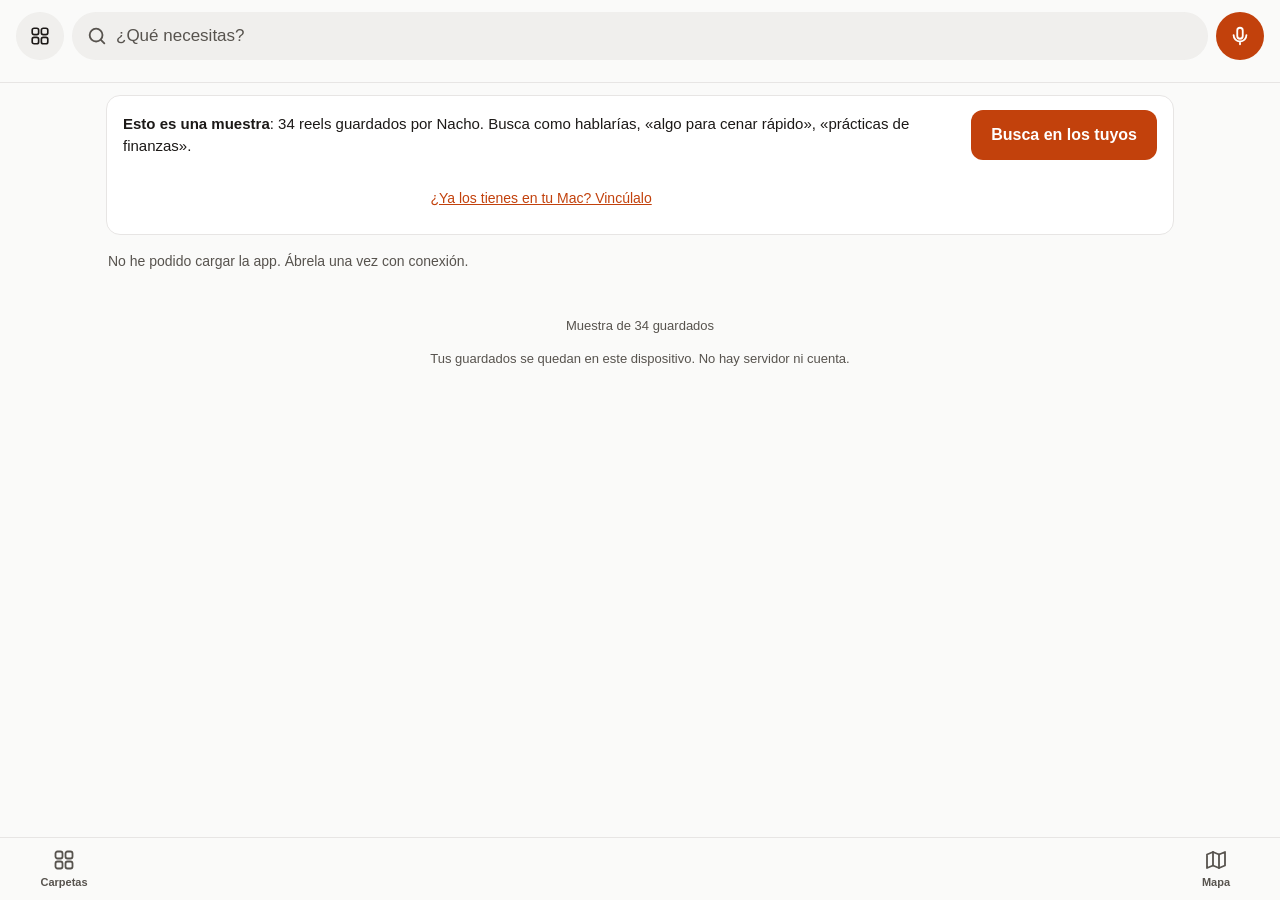
==== commit 2970875e: "Inicio con carpetas y barra de abajo con Mapa" ====
--- a/index.html
+++ b/index.html
@@ -106,6 +106,17 @@
   </div>
 </dialog>
 
+<nav class="tabbar" aria-label="Secciones">
+  <button type="button" id="tab-inicio">
+    <svg viewBox="0 0 24 24" aria-hidden="true"><rect x="3.5" y="3.5" width="7" height="7" rx="2"/><rect x="13.5" y="3.5" width="7" height="7" rx="2"/><rect x="3.5" y="13.5" width="7" height="7" rx="2"/><rect x="13.5" y="13.5" width="7" height="7" rx="2"/></svg>
+    <span>Carpetas</span>
+  </button>
+  <button type="button" id="tab-mapa">
+    <svg viewBox="0 0 24 24" aria-hidden="true"><path d="M9 4 3 6.5v13.5l6-2.5 6 2.5 6-2.5V4l-6 2.5z"/><path d="M9 4v13.5M15 6.5V20"/></svg>
+    <span>Mapa</span>
+  </button>
+</nav>
+
 <dialog class="mapa-dlg" id="mapa-dlg" aria-label="Mapa de sitios">
   <div class="mapa" id="mapa"></div>
   <button type="button" class="mapa-volver" id="mapa-volver" aria-label="Volver">
@@ -115,6 +126,13 @@
     <svg viewBox="0 0 24 24" aria-hidden="true"><path d="M21 3 3 10.5l7.5 2.9L13.5 21z"/></svg>
   </button>
   <div class="mapa-card" id="mapa-card" hidden></div>
+  <section class="hoja" id="hoja" data-estado="baja" aria-label="Lista de sitios">
+    <div class="hoja-asa" id="hoja-asa" role="button" tabindex="0" aria-label="Abrir o cerrar la lista de sitios">
+      <span class="hoja-tirador"></span>
+      <b id="hoja-t">Sitios</b><small id="hoja-sub"></small>
+    </div>
+    <ul class="hoja-lista" id="hoja-lista"></ul>
+  </section>
 </dialog>
 
 <dialog class="drawer" id="menu" aria-label="Carpetas y ajustes">
--- a/app.css
+++ b/app.css
@@ -104,7 +104,7 @@
 .chip.hint { border-color: var(--accent); }
 
 /* --- rejilla de carpetas --- */
-main { padding: 8px 16px calc(var(--safe-b) + 24px); max-width: 1100px; margin: 0 auto; }
+main { padding: 8px 16px calc(var(--safe-b) + 84px); max-width: 1100px; margin: 0 auto; }
 .status { margin: 6px 2px 12px; color: var(--muted); font-size: 14px; }
 .grid {
   list-style: none; margin: 0; padding: 0;
@@ -363,6 +363,27 @@
 .mc-ir { background: #0A84FF; color: #fff; }
 .mc-video { background: var(--surface-2); color: var(--text); }
 .maplibregl-ctrl-attrib { font-size: 10px; }
+/* hoja deslizable con la lista de sitios (como la de Apple Maps) */
+.hoja { --asa: 76px; position: absolute; z-index: 3; left: 0; right: 0; bottom: 0; height: 58dvh; display: flex; flex-direction: column;
+  border-radius: 22px 22px 0 0; background: color-mix(in srgb, var(--surface) 96%, transparent); -webkit-backdrop-filter: blur(24px); backdrop-filter: blur(24px);
+  box-shadow: 0 -4px 30px rgb(0 0 0 / .3); transform: translateY(calc(100% - var(--asa) - env(safe-area-inset-bottom)));
+  transition: transform .32s cubic-bezier(.2, .8, .2, 1); touch-action: none; }
+.hoja[data-estado="alta"] { transform: translateY(0); }
+.hoja.arrastrando { transition: none; }
+.hoja[hidden] { display: none !important; }
+.hoja-asa { flex: none; display: grid; grid-template-columns: 1fr auto; align-items: center; gap: 0 8px; padding: 8px 18px 12px; cursor: grab; }
+.hoja-tirador { grid-column: 1 / -1; justify-self: center; width: 38px; height: 5px; border-radius: 99px; background: var(--muted); opacity: .5; margin-bottom: 10px; }
+.hoja-asa b { font-size: 19px; }
+.hoja-asa small { color: var(--muted); font-size: 13px; justify-self: end; }
+.hoja-lista { flex: 1; min-height: 0; overflow-y: auto; list-style: none; margin: 0; padding: 0 12px calc(env(safe-area-inset-bottom) + 16px); touch-action: pan-y; overscroll-behavior: contain; }
+.hoja-lista li button { width: 100%; display: grid; grid-template-columns: 64px 1fr; gap: 12px; align-items: center; padding: 8px 6px; border: 0; border-bottom: 1px solid var(--border); background: none; color: var(--text); font: inherit; text-align: left; }
+.hl-foto { width: 64px; height: 64px; border-radius: 12px; overflow: hidden; background: var(--surface-2); }
+.hl-foto img { width: 100%; height: 100%; object-fit: cover; }
+.hl-foto .mc-ico { font-size: 28px; }
+.hl-txt { display: grid; gap: 2px; min-width: 0; }
+.hl-txt b { font-size: 16px; white-space: nowrap; overflow: hidden; text-overflow: ellipsis; }
+.hl-txt small { color: var(--muted); font-size: 13px; white-space: nowrap; overflow: hidden; text-overflow: ellipsis; }
+.hl-km { color: var(--accent) !important; font-weight: 700; }
 /* subcarpetas como portadas */
 .subcard .cover { position: relative; }
 .sub-n { position: absolute; right: 8px; bottom: 8px; padding: 2px 8px; border-radius: 999px; background: rgb(0 0 0 / .6); color: #fff; font-size: 12px; font-weight: 700; }
@@ -392,3 +413,10 @@
 .d-lug-add input { flex: 1; min-width: 0; min-height: 40px; padding: 0 12px; border-radius: 10px; border: 1px solid var(--border); background: var(--surface); color: var(--text); font: inherit; font-size: 16px; }
 .btn-mini { min-height: 40px; padding: 0 14px; border: 0; border-radius: 10px; background: var(--text); color: var(--bg); font: inherit; font-weight: 700; }
 .d-lug-msg { margin: 8px 0 0; font-size: 13px; color: var(--muted); }
+
+/* barra de abajo: Carpetas y Mapa */
+.tabbar { position: fixed; z-index: 6; left: 0; right: 0; bottom: 0; display: flex; justify-content: space-between; padding: 6px 28px calc(var(--safe-b) + 6px);
+  background: color-mix(in srgb, var(--bg) 88%, transparent); -webkit-backdrop-filter: saturate(1.4) blur(16px); backdrop-filter: saturate(1.4) blur(16px); border-top: 1px solid var(--border); }
+.tabbar button { display: grid; justify-items: center; gap: 2px; min-width: 72px; min-height: 48px; padding: 4px 8px; border: 0; background: none; color: var(--muted); font: inherit; font-size: 11px; font-weight: 600; }
+.tabbar button[aria-current="true"] { color: var(--accent); }
+.tabbar svg { width: 24px; height: 24px; fill: none; stroke: currentColor; stroke-width: 1.8; stroke-linecap: round; stroke-linejoin: round; }
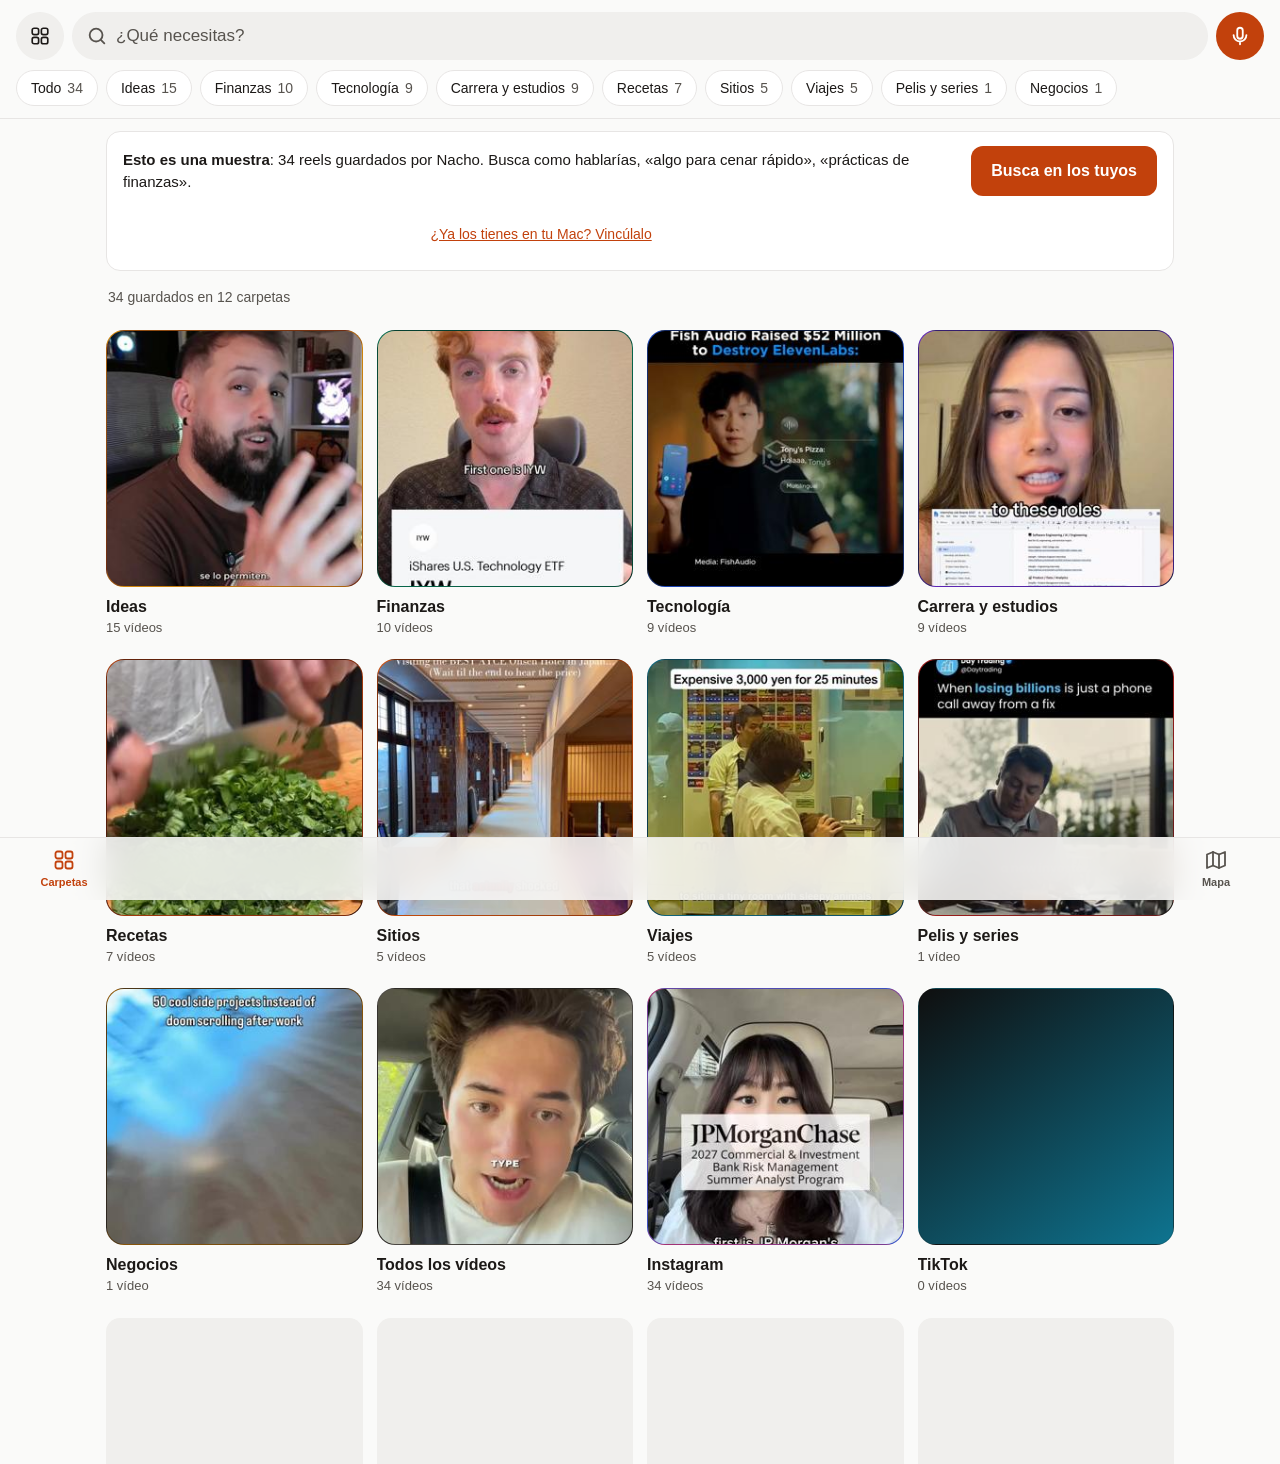
==== commit bdb51a0a: "Subcarpetas para carpetas grandes; Preguntale siempre visible" ====
--- a/index.html
+++ b/index.html
@@ -54,6 +54,10 @@
   <div class="filters subs" id="subs" role="group" aria-label="Subcarpetas" hidden></div>
   <div class="filters" id="filters" role="group" aria-label="Filtros rápidos"></div>
   <button type="button" class="ask-btn" id="ask-btn" hidden></button>
+  <form class="ask-form" id="ask-form" hidden>
+    <input id="ask-q" type="search" autocomplete="off" enterkeyhint="send" placeholder="Ej.: ¿qué japoneses tengo cerca de Chamberí?">
+    <button type="submit" class="btn-mini">Preguntar</button>
+  </form>
   <section class="answer" id="answer" hidden aria-live="polite">
     <p class="answer-t"><span>✨ Tus guardados dicen</span><button type="button" class="link" id="answer-x">Cerrar</button></p>
     <div id="answer-txt"></div>
--- a/app.css
+++ b/app.css
@@ -420,3 +420,18 @@
 .tabbar button { display: grid; justify-items: center; gap: 2px; min-width: 72px; min-height: 48px; padding: 4px 8px; border: 0; background: none; color: var(--muted); font: inherit; font-size: 11px; font-weight: 600; }
 .tabbar button[aria-current="true"] { color: var(--accent); }
 .tabbar svg { width: 24px; height: 24px; fill: none; stroke: currentColor; stroke-width: 1.8; stroke-linecap: round; stroke-linejoin: round; }
+
+/* carpetas como las colecciones de Instagram: portada cuadrada, 2 por fila; los videos siguen altos */
+.grid.carpetas { grid-template-columns: repeat(2, minmax(0, 1fr)); gap: 22px 14px; padding-top: 10px; }
+@media (min-width: 640px) { .grid.carpetas { grid-template-columns: repeat(4, minmax(0, 1fr)); } }
+.carpeta { width: 100%; display: grid; gap: 2px; padding: 0; border: 0; background: none; color: var(--text); font: inherit; text-align: left; }
+.carpeta:active { opacity: .7; }
+.c-portada { display: block; aspect-ratio: 1; border-radius: 18px; overflow: hidden; margin-bottom: 8px; border: 1px solid color-mix(in srgb, var(--text) 16%, transparent); background: linear-gradient(145deg, var(--c1), var(--c2)); }
+.c-portada img, .c-portada .ph { width: 100%; height: 100%; object-fit: cover; display: block; font-size: 0; }
+.c-nom { font-size: 16px; font-weight: 600; line-height: 1.2; white-space: nowrap; overflow: hidden; text-overflow: ellipsis; }
+.c-n { font-size: 13px; color: var(--muted); }
+/* el mapa es claro (estilo Google/Apple): lista, tarjeta y botones en claro tambien, aunque el movil este en oscuro */
+.mapa-dlg { --surface: #FFFFFF; --surface-2: #F0EFED; --text: #1C1917; --muted: #57534E; --border: #E7E5E4; color-scheme: light; }
+.ask-form { display: flex; gap: 8px; margin: 8px 0 4px; }
+.ask-form input { flex: 1; min-width: 0; min-height: 44px; padding: 0 14px; border-radius: 12px; border: 1px solid var(--border); background: var(--surface-2); color: var(--text); font: inherit; font-size: 16px; }
+.ask-form input:focus { outline: 2px solid var(--accent); }
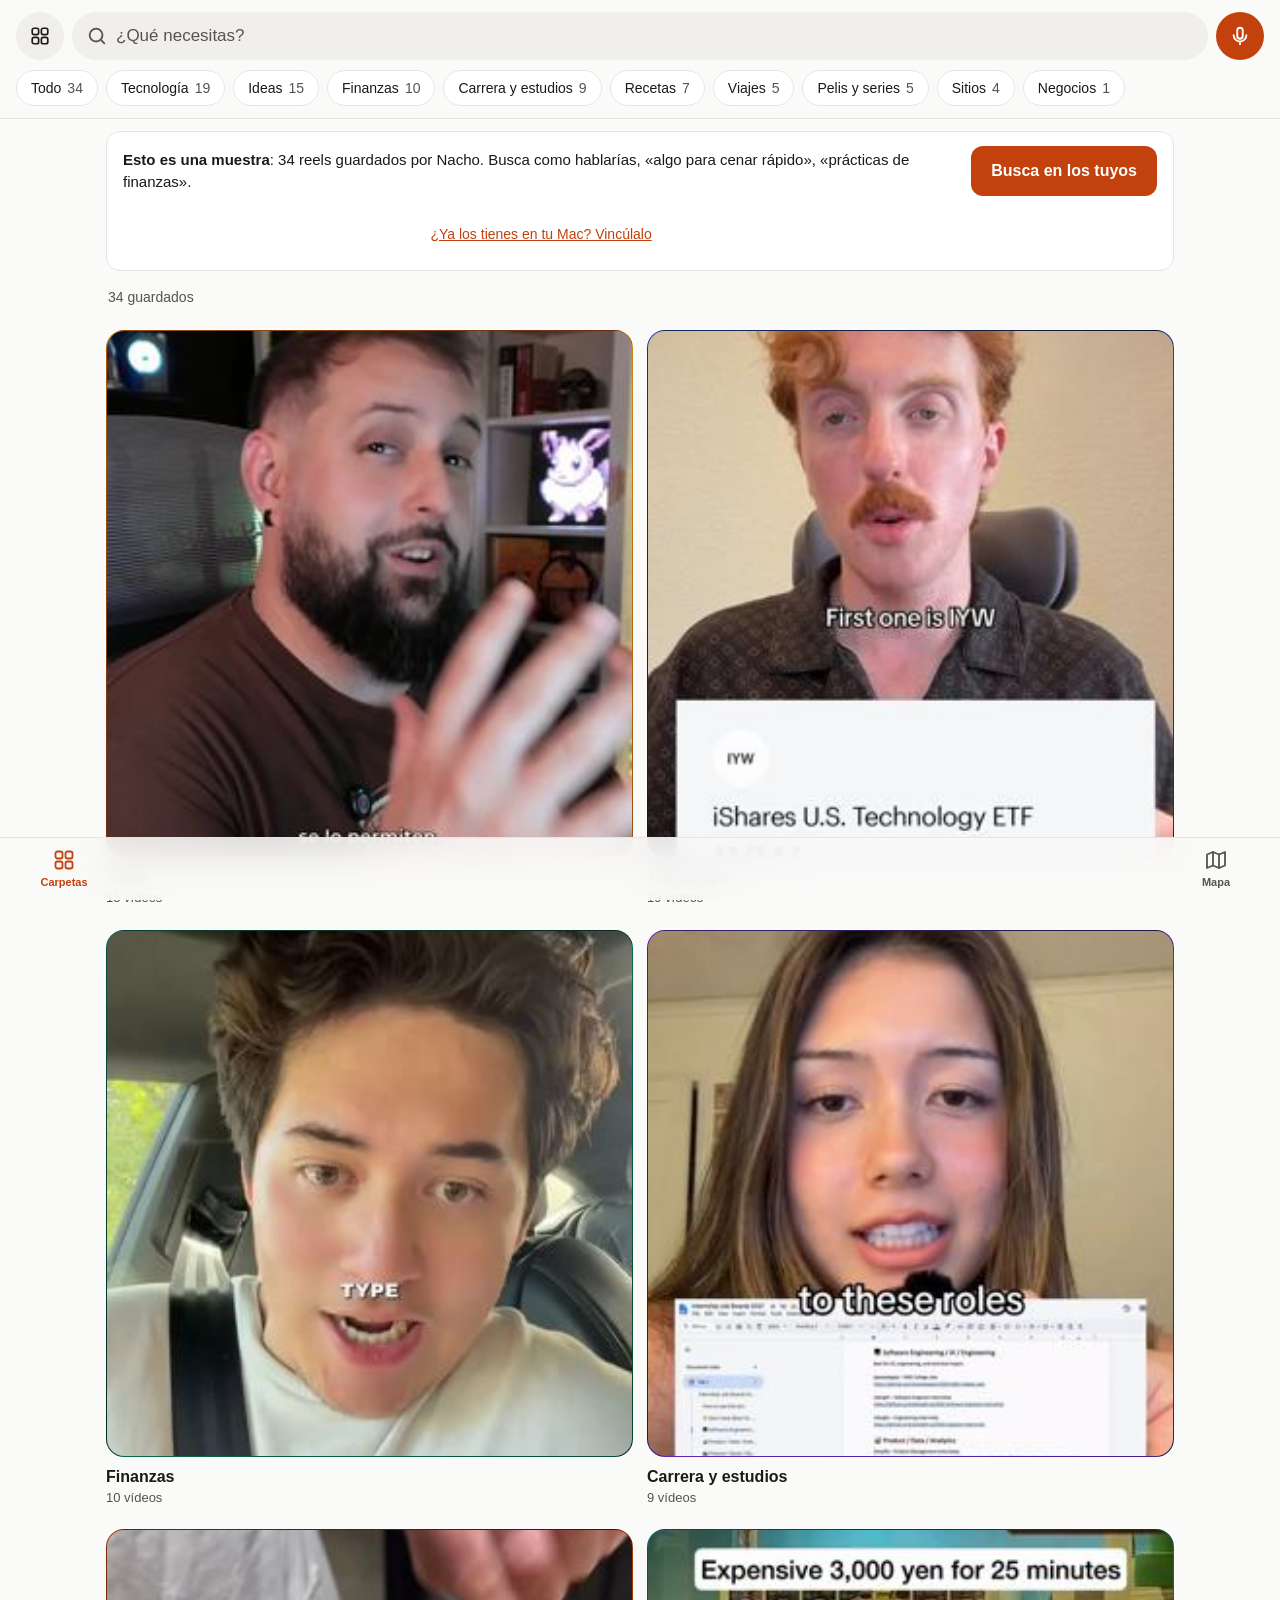
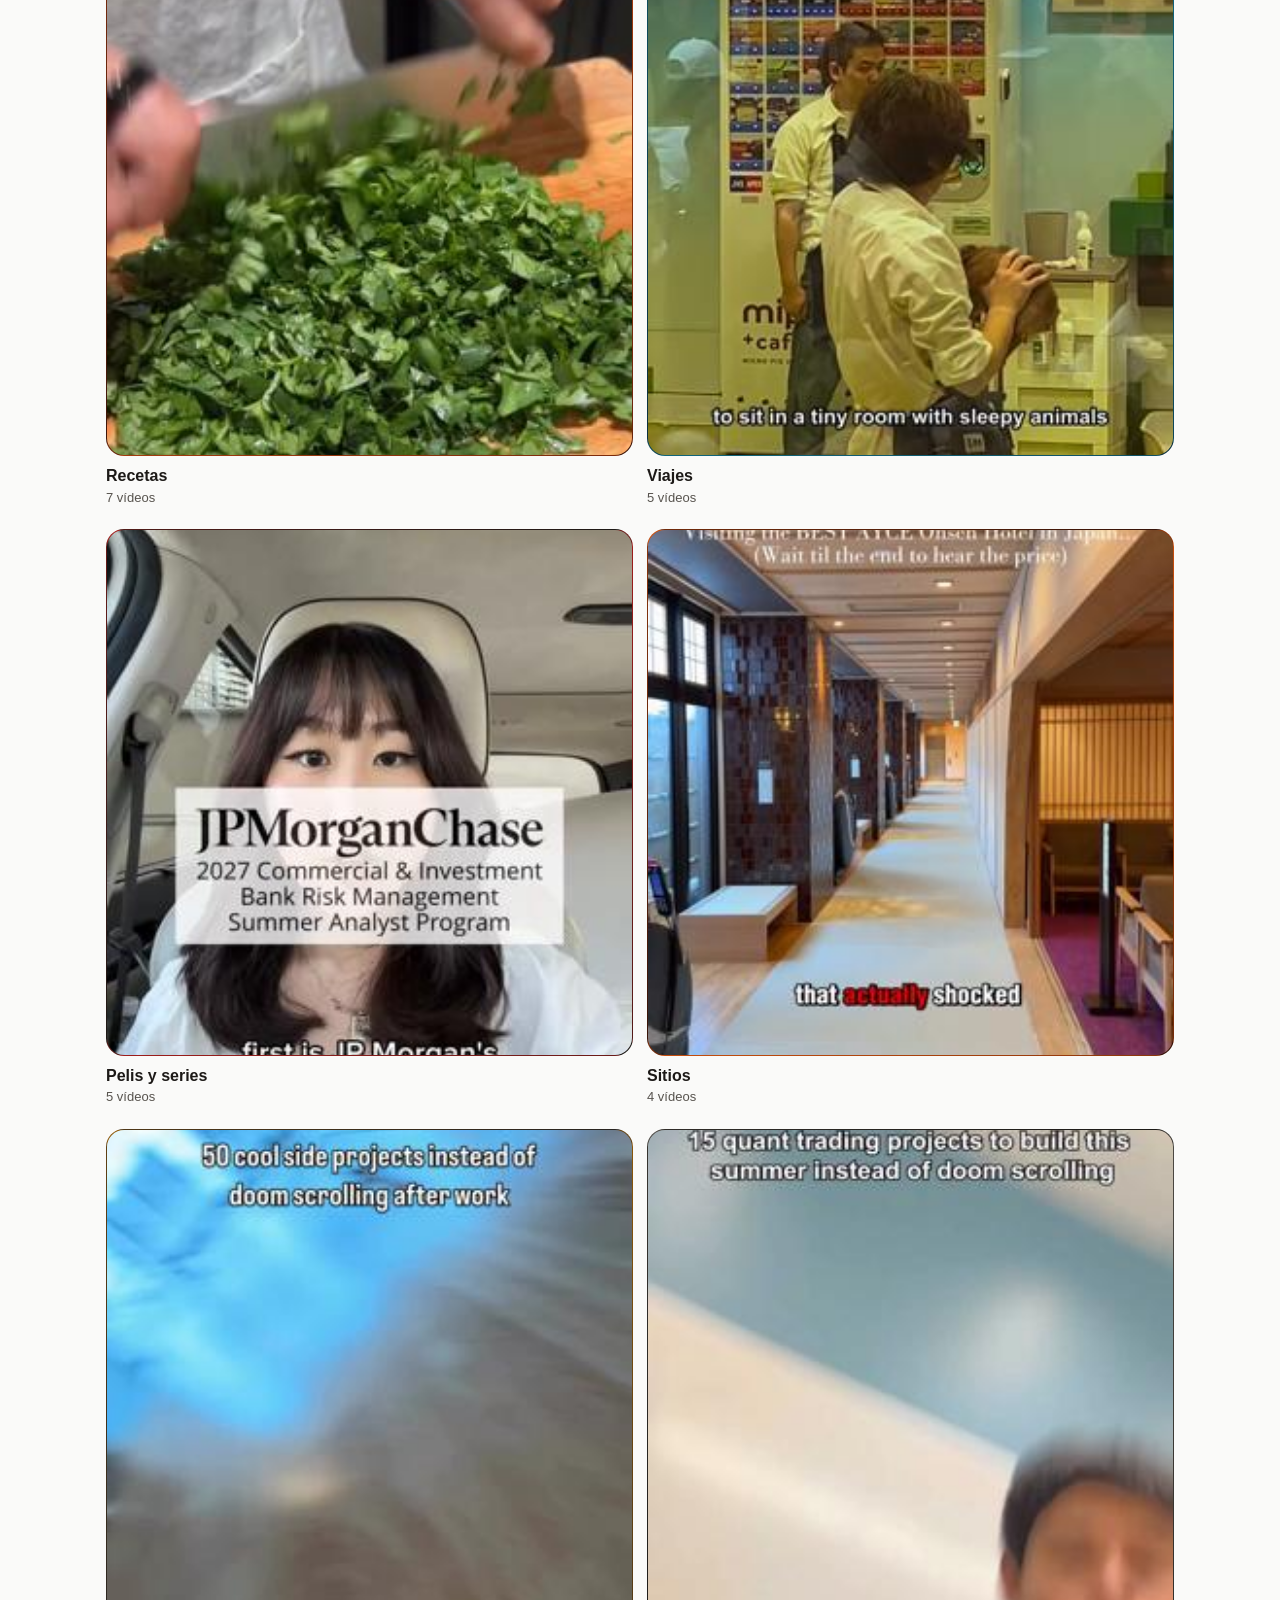
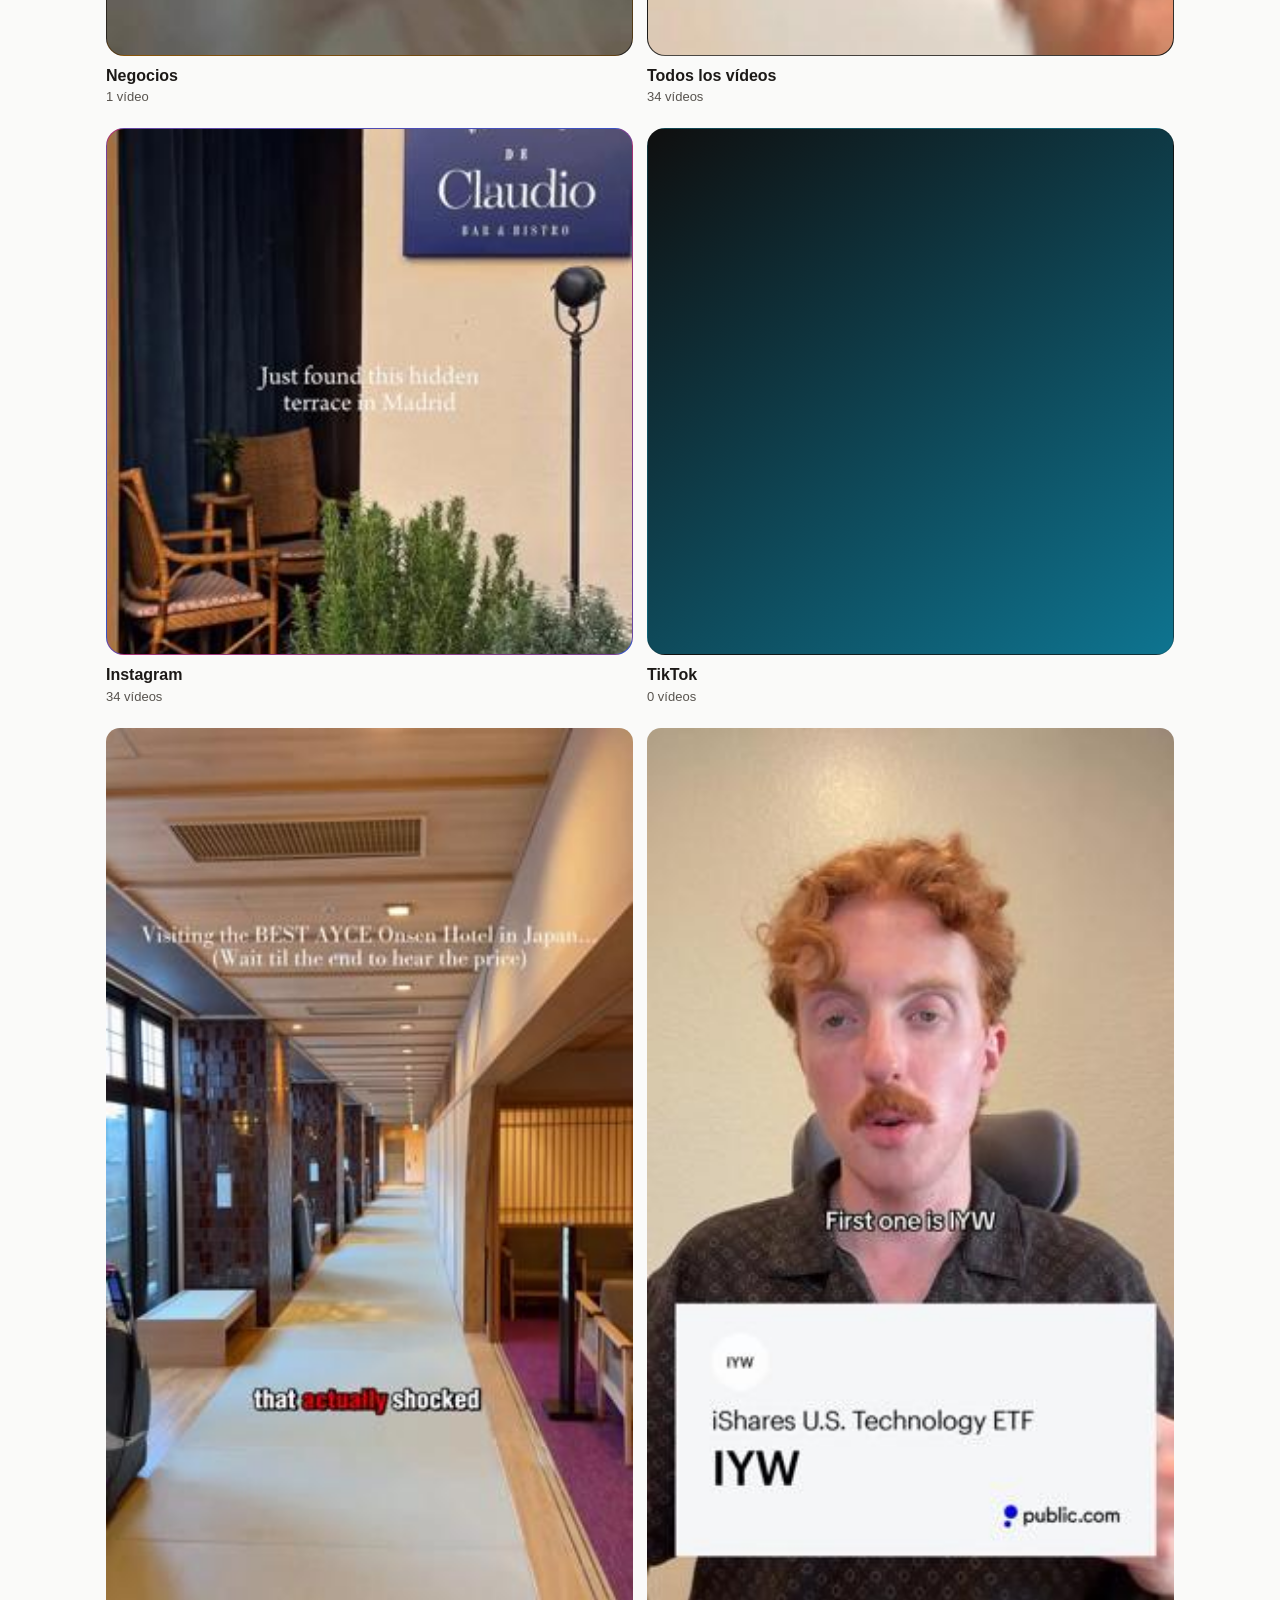
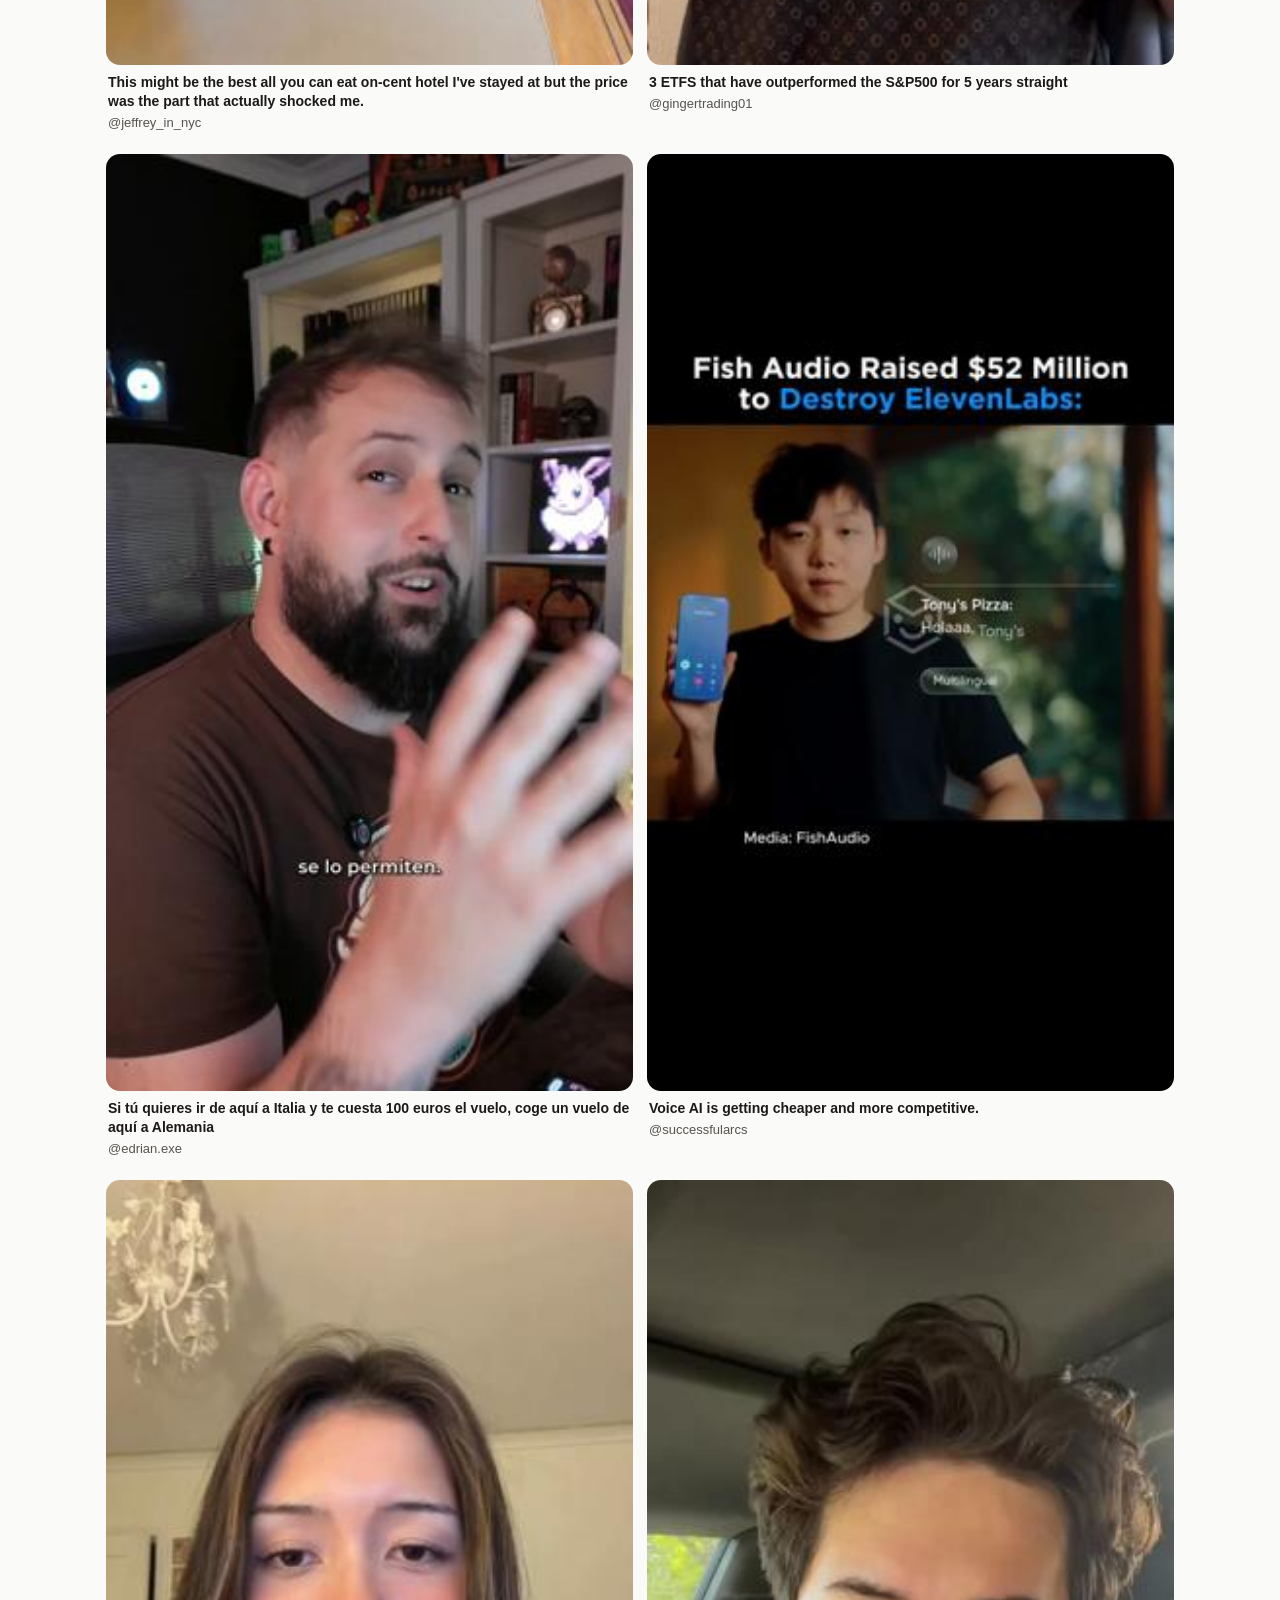
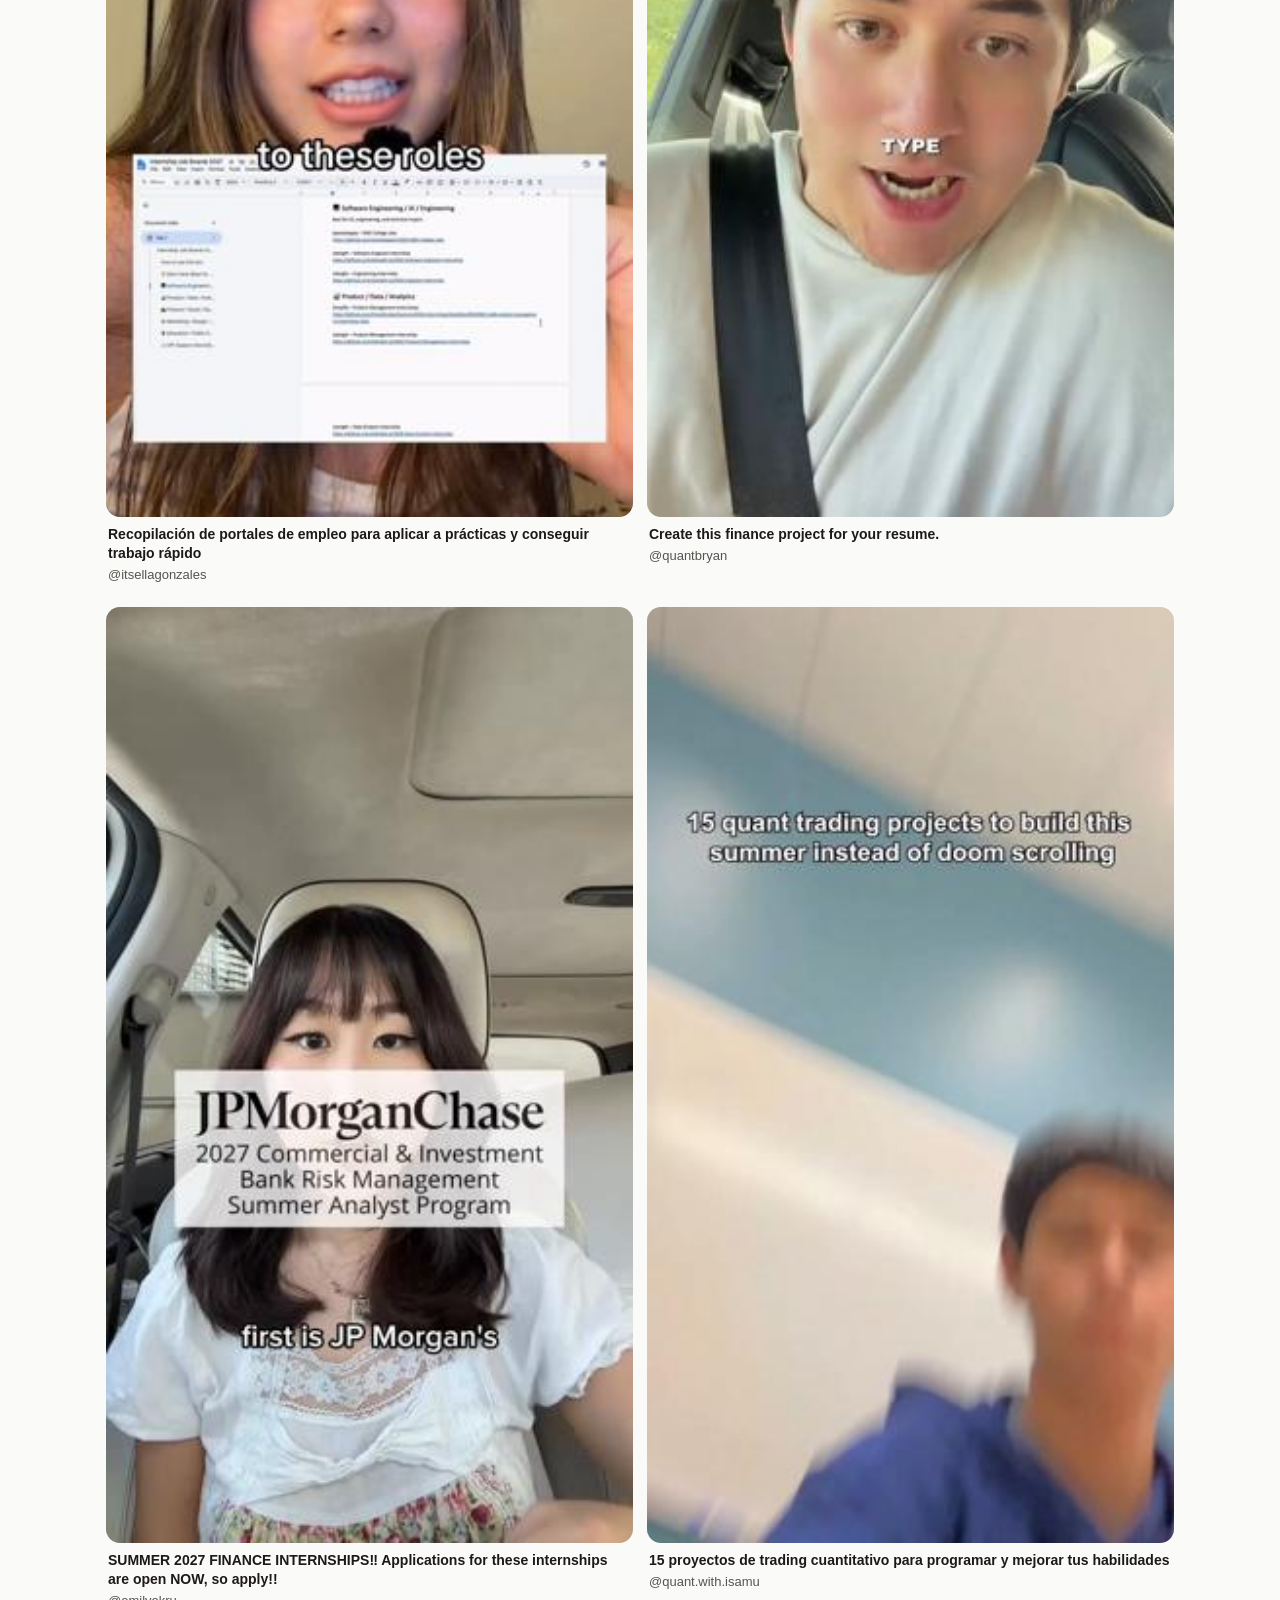
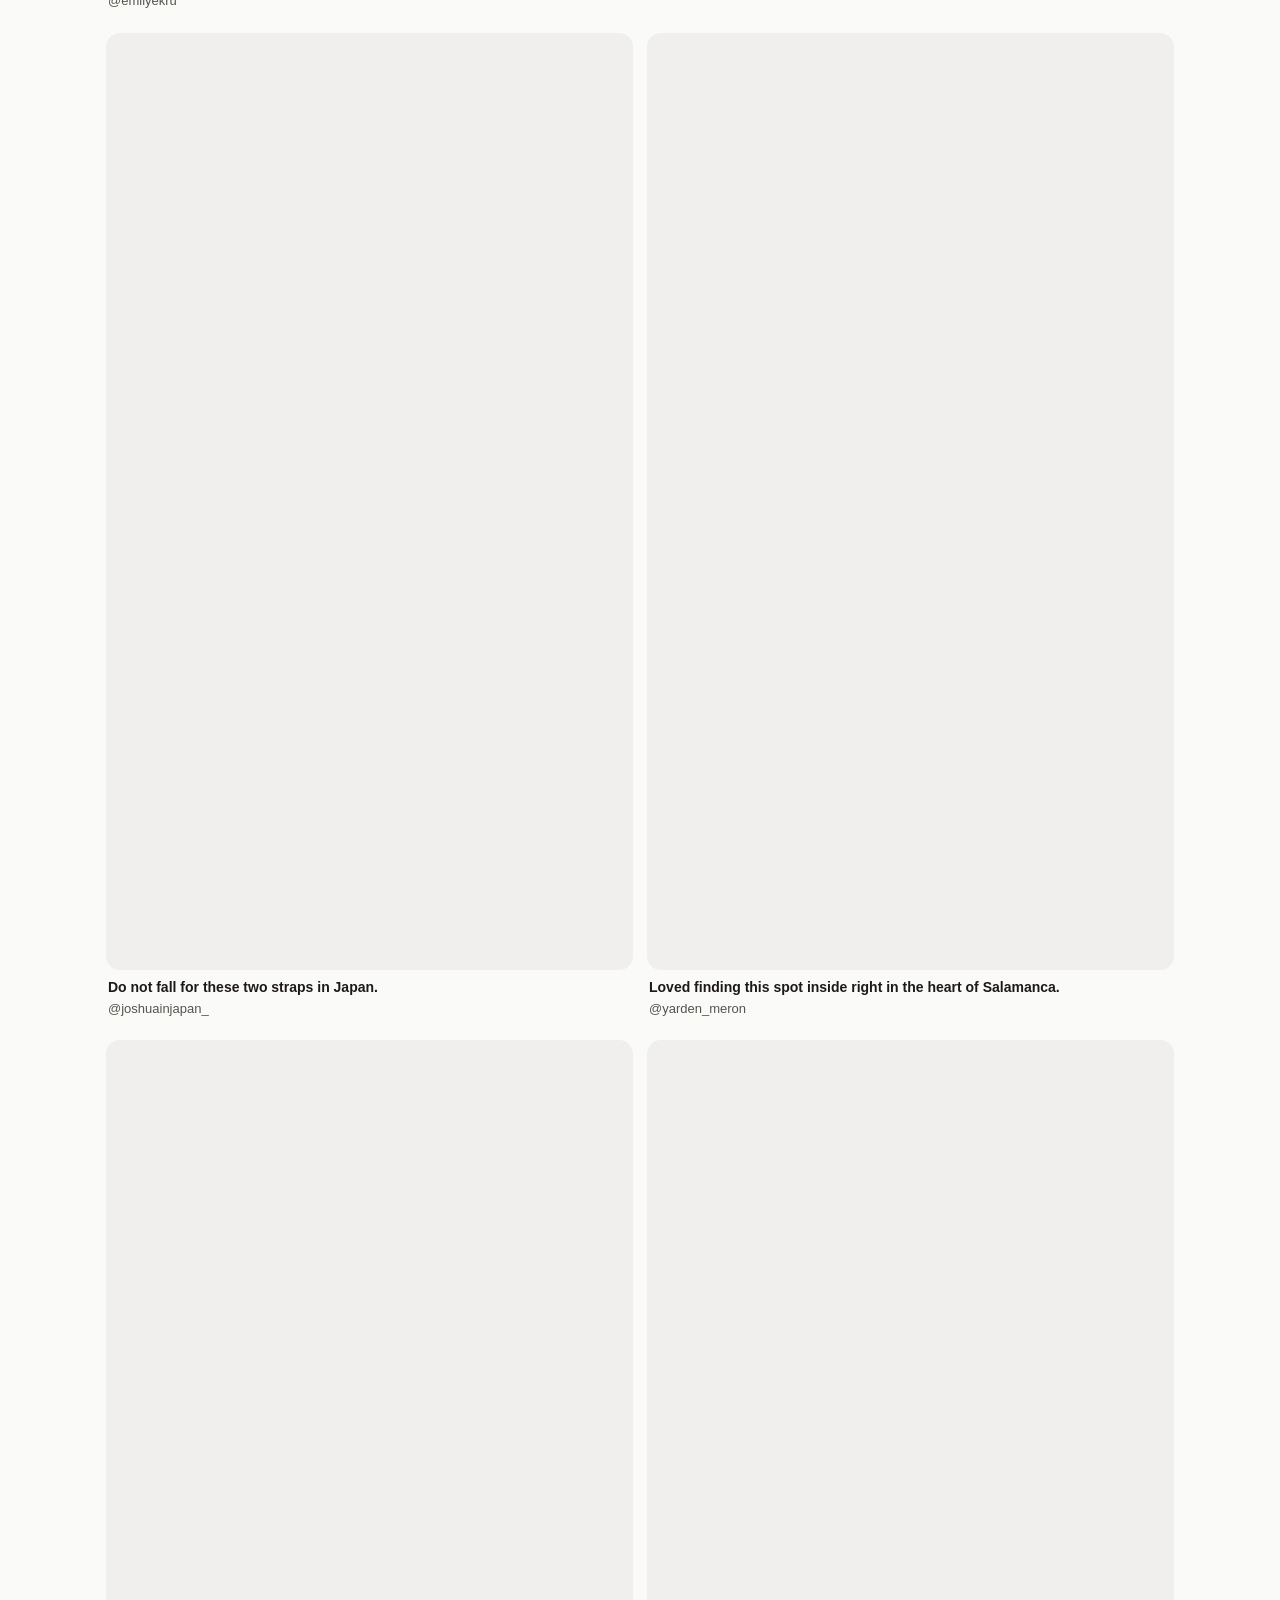
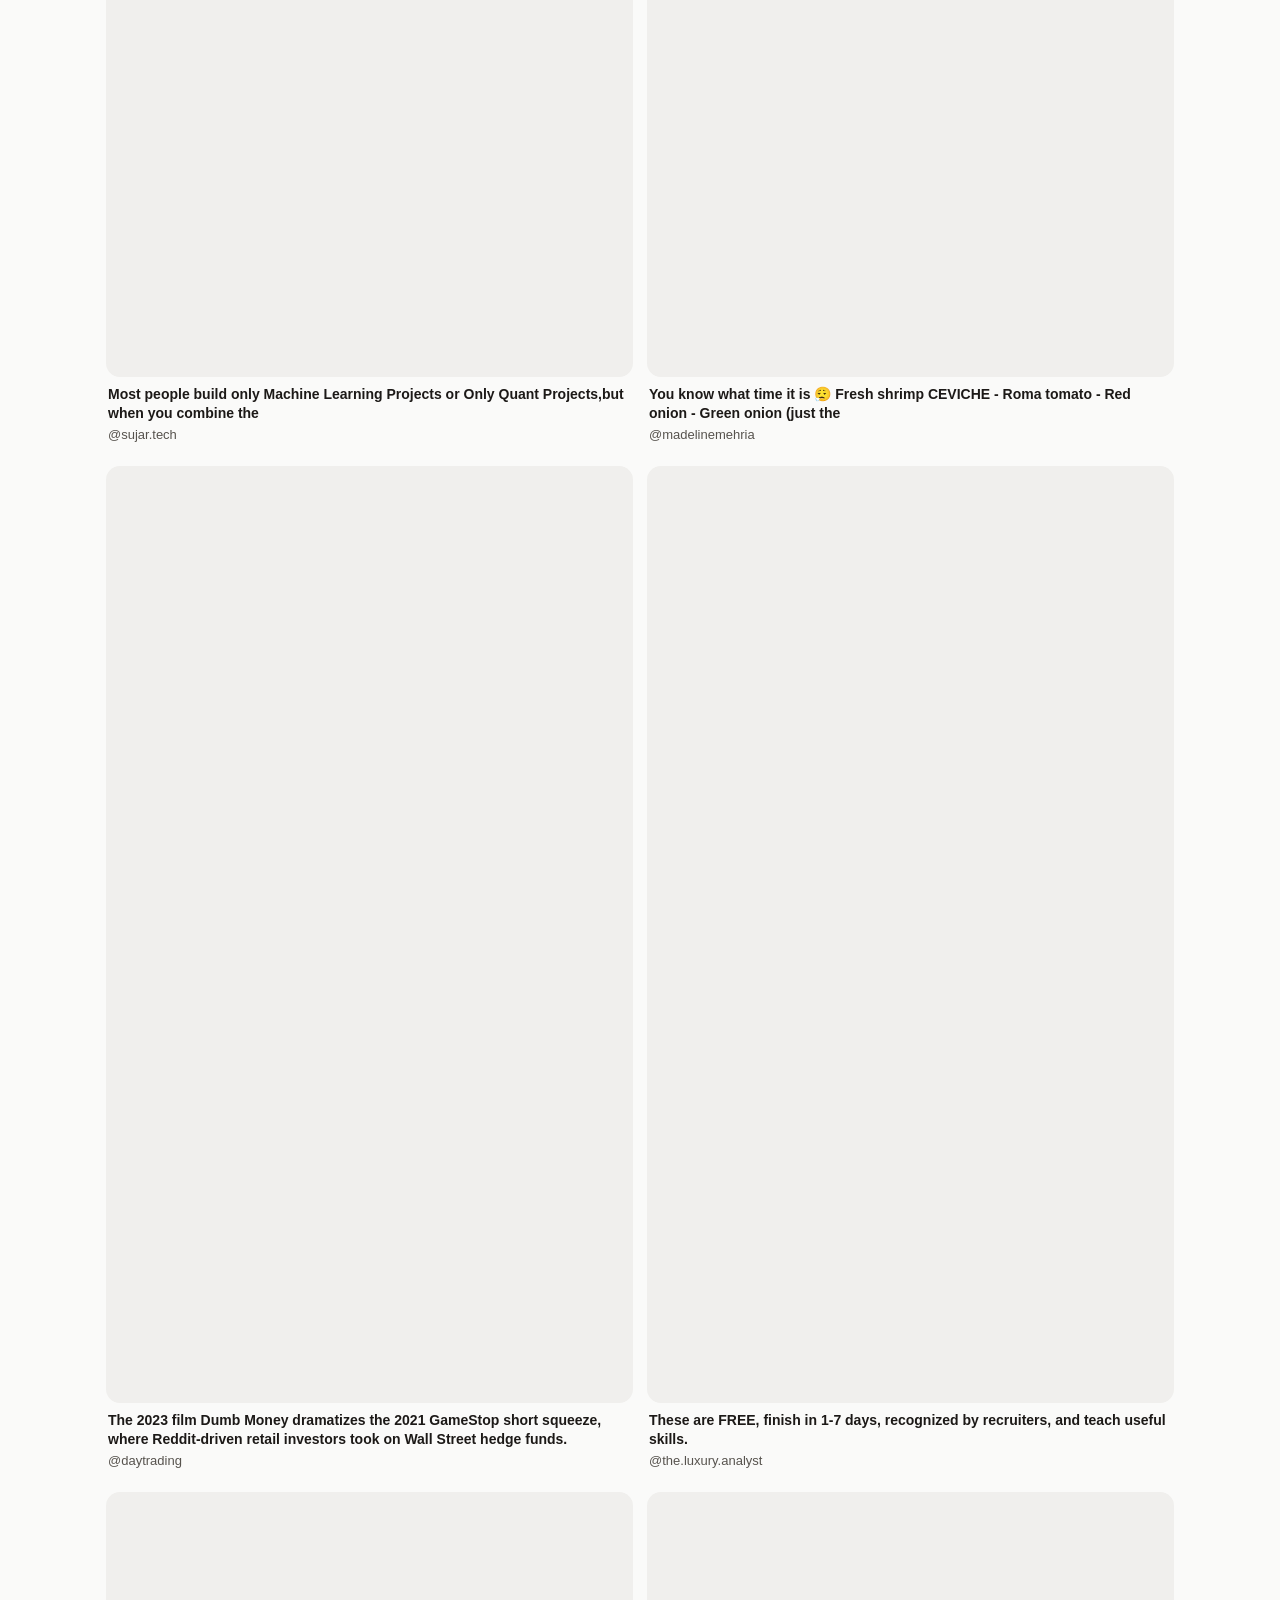
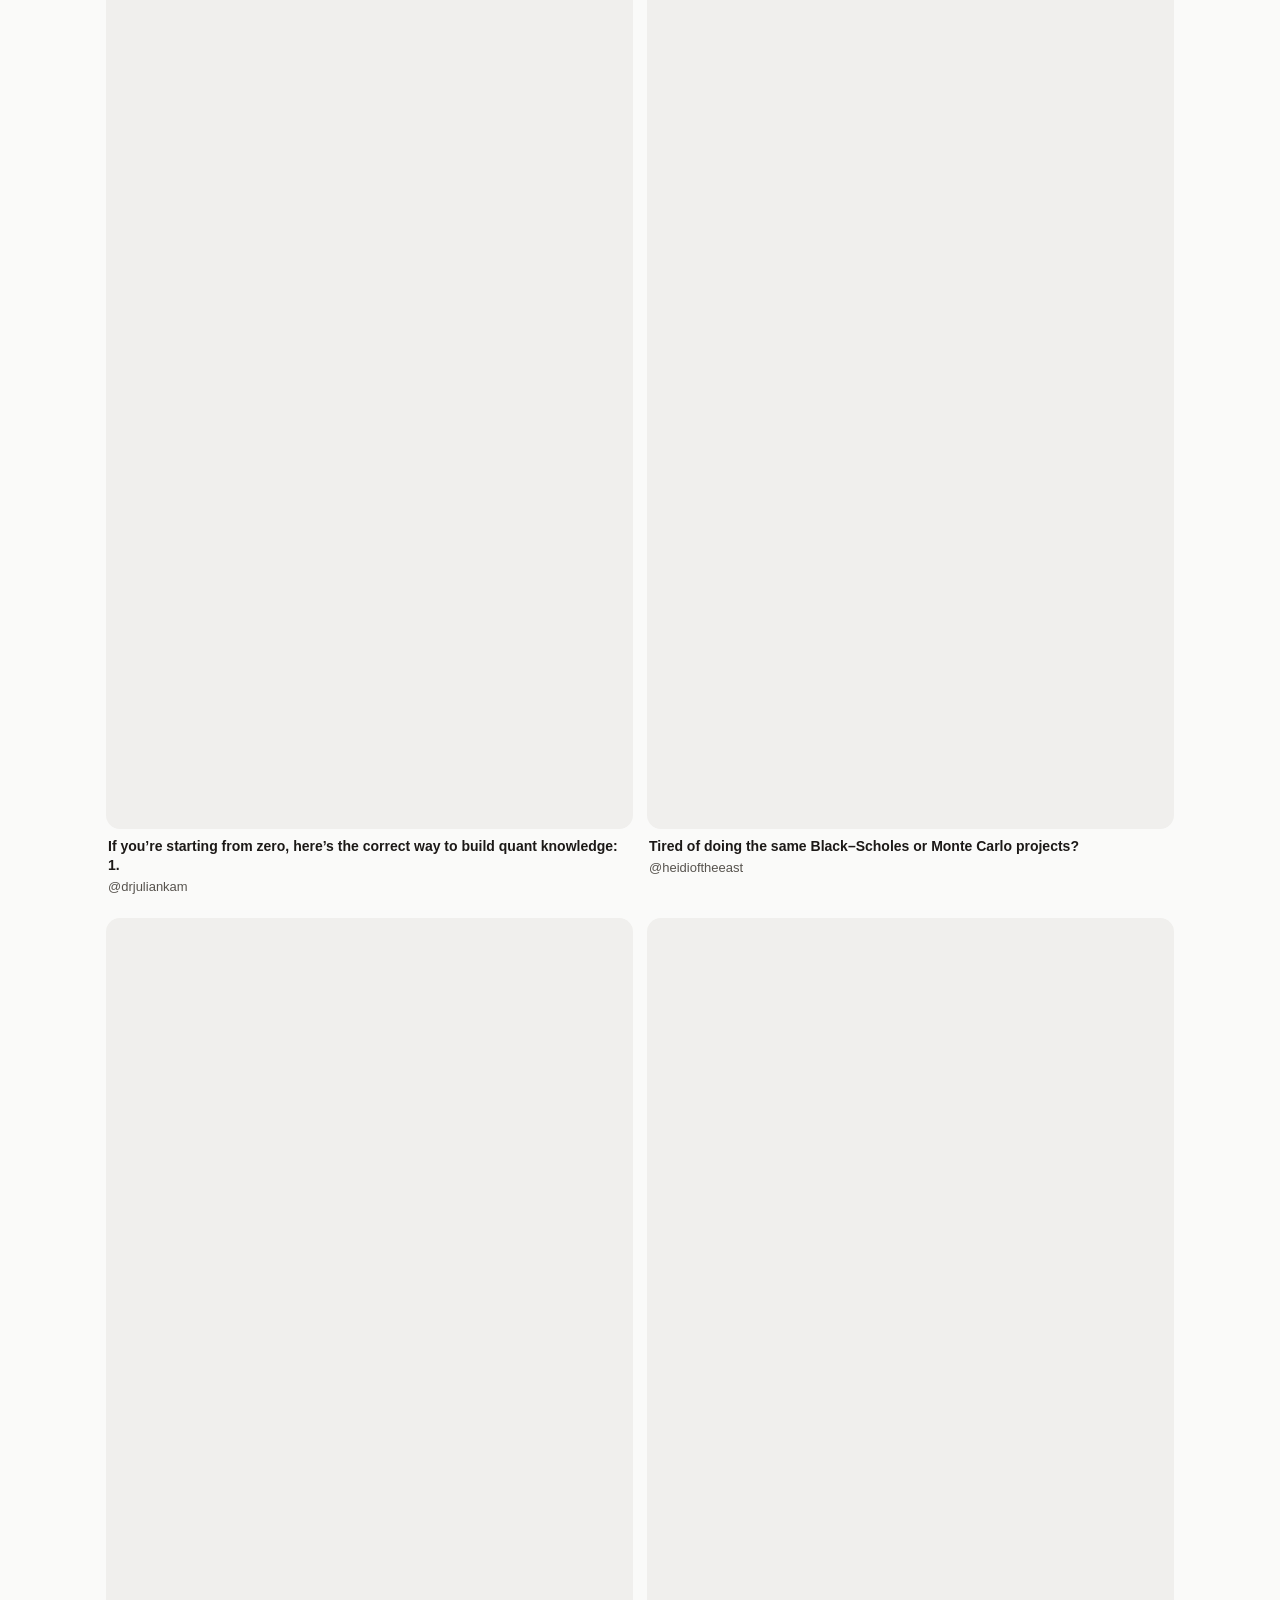
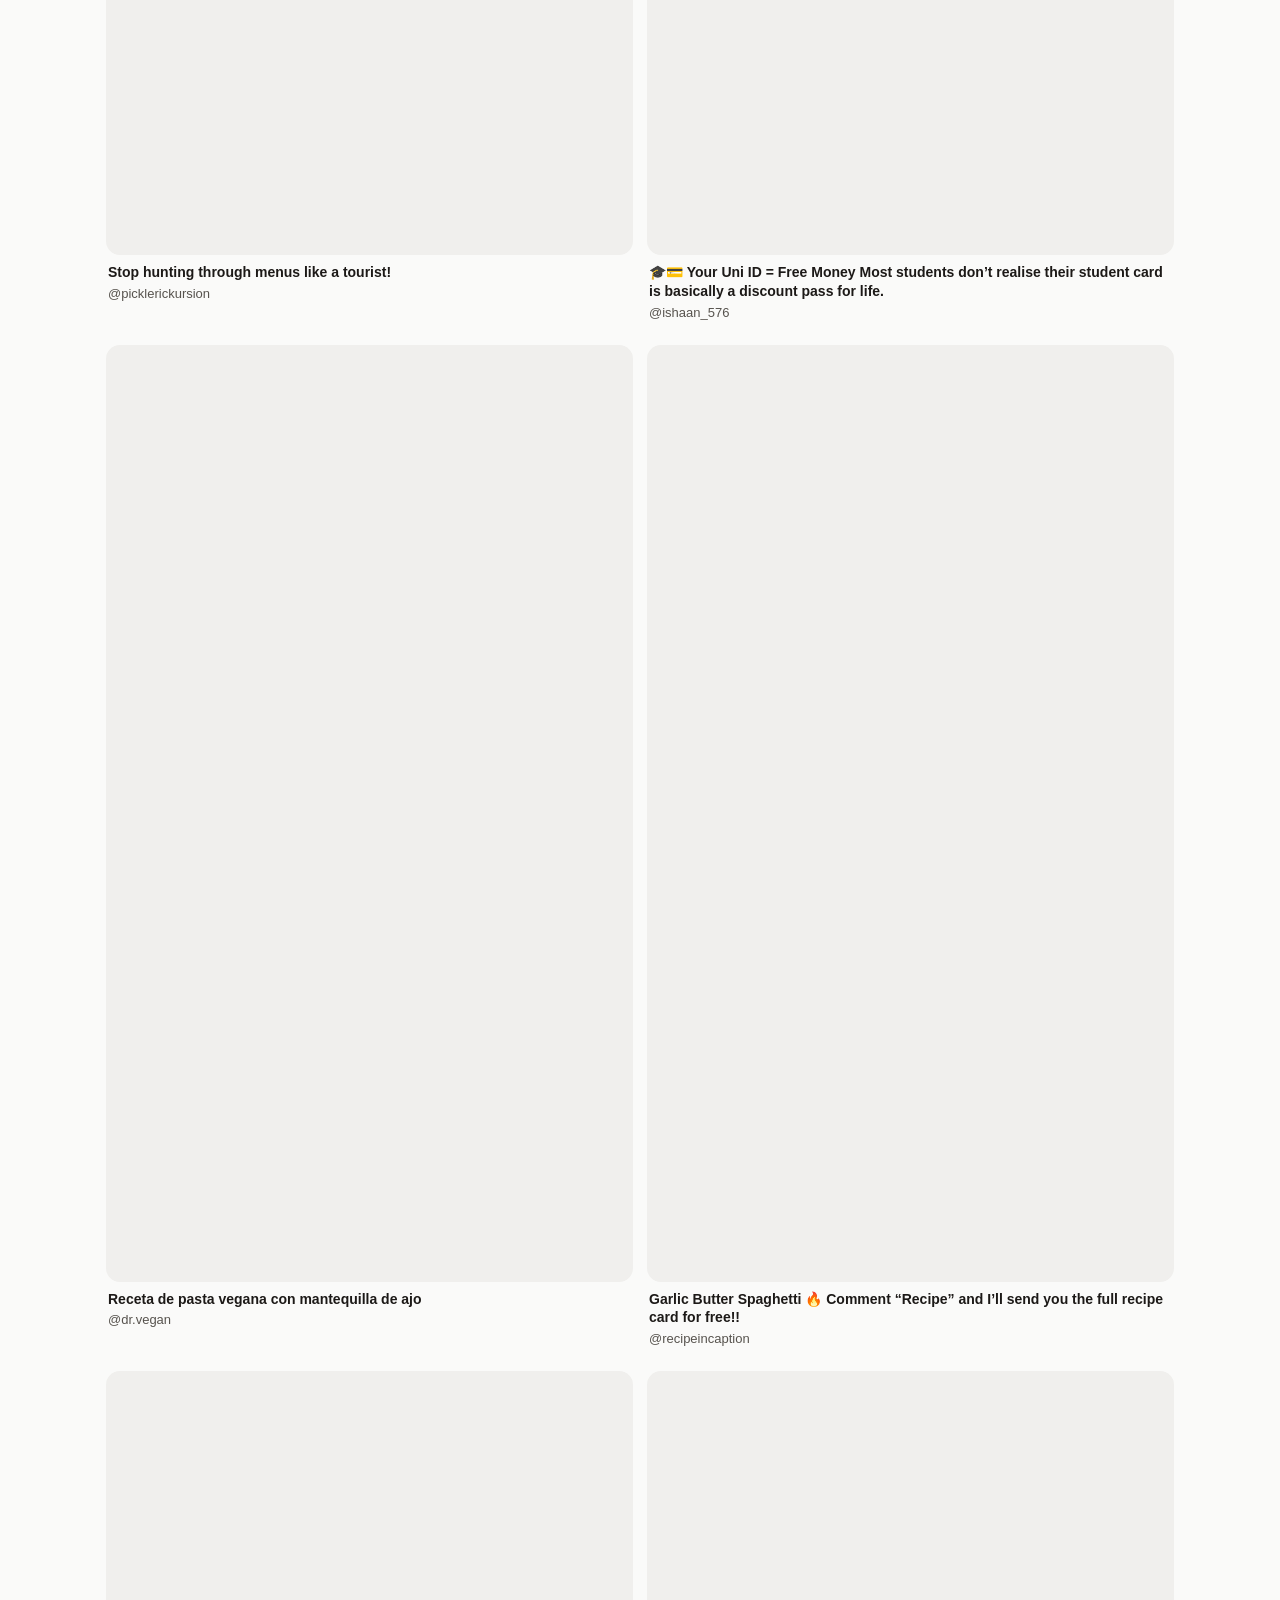
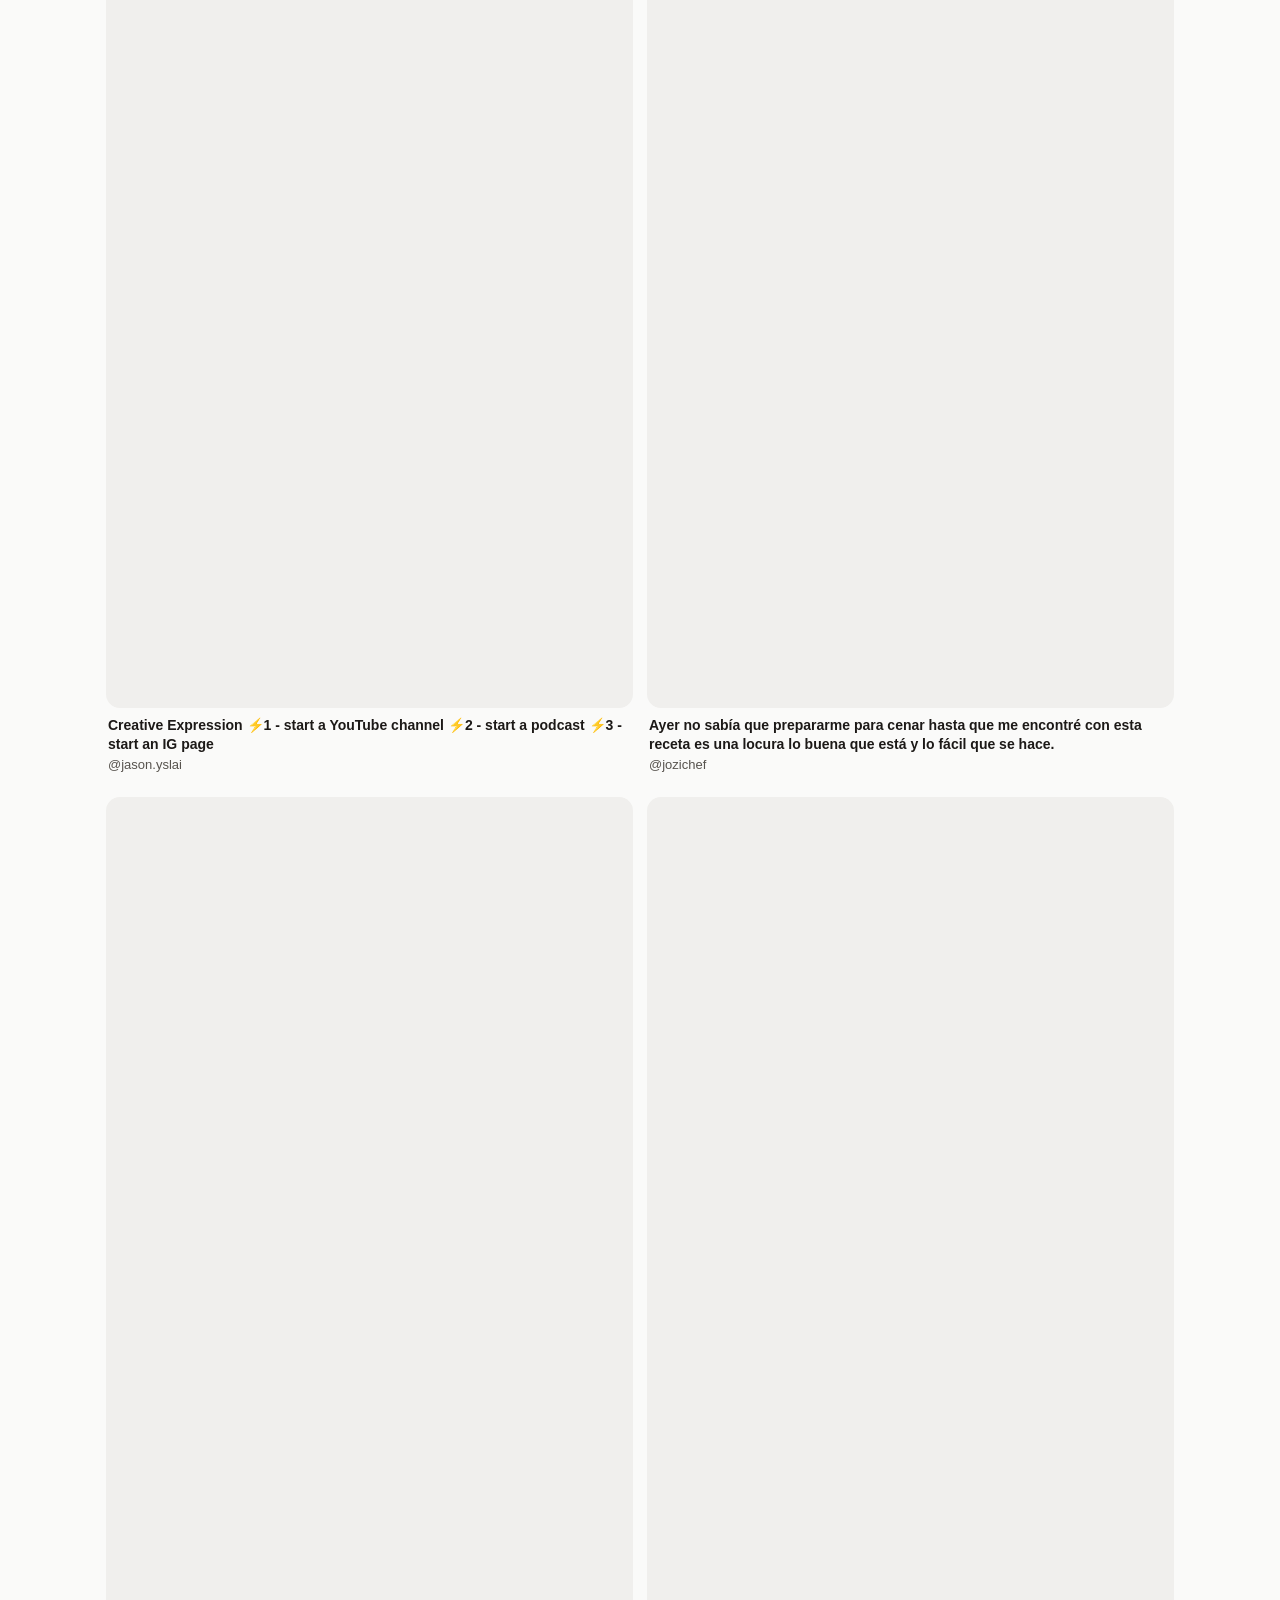
==== commit cd787ca6: "Mapa: fotos de los sitios" ====
--- a/index.html
+++ b/index.html
@@ -129,6 +129,7 @@
   <button type="button" class="mapa-yo" id="mapa-yo" aria-label="Dónde estoy">
     <svg viewBox="0 0 24 24" aria-hidden="true"><path d="M21 3 3 10.5l7.5 2.9L13.5 21z"/></svg>
   </button>
+  <div class="mapa-filtros" id="mapa-filtros" role="group" aria-label="Filtrar por tipo"></div>
   <div class="mapa-card" id="mapa-card" hidden></div>
   <section class="hoja" id="hoja" data-estado="baja" aria-label="Lista de sitios">
     <div class="hoja-asa" id="hoja-asa" role="button" tabindex="0" aria-label="Abrir o cerrar la lista de sitios">
--- a/app.css
+++ b/app.css
@@ -344,6 +344,12 @@
 .mapa-volver { position: absolute; z-index: 2; top: calc(var(--safe-t) + 12px); left: 12px; display: flex; align-items: center; gap: 4px; min-height: 44px; padding: 0 16px 0 10px; border: 0; border-radius: 999px;
   background: color-mix(in srgb, var(--surface) 88%, transparent); -webkit-backdrop-filter: blur(16px); backdrop-filter: blur(16px); color: var(--text); font: inherit; font-size: 16px; font-weight: 700; box-shadow: 0 2px 12px rgb(0 0 0 / .25); }
 .mapa-volver svg { width: 22px; height: 22px; fill: none; stroke: currentColor; stroke-width: 2.2; stroke-linecap: round; stroke-linejoin: round; }
+.mapa-filtros { position: absolute; z-index: 2; top: calc(var(--safe-t) + 66px); left: 0; right: 0; display: flex; gap: 8px; padding: 0 12px 4px; overflow-x: auto; scrollbar-width: none; }
+.mapa-filtros::-webkit-scrollbar { display: none; }
+.mapa-filtros button { flex: none; display: flex; align-items: center; gap: 5px; min-height: 36px; padding: 0 12px; border: 0; border-radius: 999px; background: var(--bg); color: var(--text); font: inherit; font-size: 14px; font-weight: 600; box-shadow: 0 1px 6px rgba(0,0,0,.25); }
+.mapa-filtros button small { color: var(--muted); font-size: 12px; font-weight: 500; }
+.mapa-filtros button[aria-pressed="true"] { background: var(--text); color: var(--bg); }
+.mapa-filtros button[aria-pressed="true"] small { color: inherit; opacity: .7; }
 .mapa-yo { position: absolute; z-index: 2; top: calc(var(--safe-t) + 12px); right: 12px; width: 44px; height: 44px; display: grid; place-items: center; border: 0; border-radius: 50%;
   background: color-mix(in srgb, var(--surface) 88%, transparent); -webkit-backdrop-filter: blur(16px); backdrop-filter: blur(16px); color: #0A84FF; box-shadow: 0 2px 12px rgb(0 0 0 / .25); }
 .mapa-yo svg { width: 20px; height: 20px; fill: currentColor; }
@@ -423,15 +429,27 @@
 
 /* carpetas como las colecciones de Instagram: portada cuadrada, 2 por fila; los videos siguen altos */
 .grid.carpetas { grid-template-columns: repeat(2, minmax(0, 1fr)); gap: 22px 14px; padding-top: 10px; }
-@media (min-width: 640px) { .grid.carpetas { grid-template-columns: repeat(4, minmax(0, 1fr)); } }
+.grid.carpetas[data-ccols="3"] { grid-template-columns: repeat(3, minmax(0, 1fr)); gap: 18px 10px; }
+.grid.carpetas[data-ccols="4"] { grid-template-columns: repeat(4, minmax(0, 1fr)); gap: 14px 8px; }
+.grid.carpetas[data-ccols="3"] .c-nom { font-size: 14px; } .grid.carpetas[data-ccols="3"] .c-n { font-size: 12px; }
+.grid.carpetas[data-ccols="4"] .c-nom { font-size: 12px; } .grid.carpetas[data-ccols="4"] .c-n { font-size: 11px; }
+.grid.carpetas[data-ccols="4"] .c-portada { border-radius: 12px; }
 .carpeta { width: 100%; display: grid; gap: 2px; padding: 0; border: 0; background: none; color: var(--text); font: inherit; text-align: left; }
 .carpeta:active { opacity: .7; }
 .c-portada { display: block; aspect-ratio: 1; border-radius: 18px; overflow: hidden; margin-bottom: 8px; border: 1px solid color-mix(in srgb, var(--text) 16%, transparent); background: linear-gradient(145deg, var(--c1), var(--c2)); }
 .c-portada img, .c-portada .ph { width: 100%; height: 100%; object-fit: cover; display: block; font-size: 0; }
-.c-nom { font-size: 16px; font-weight: 600; line-height: 1.2; white-space: nowrap; overflow: hidden; text-overflow: ellipsis; }
+.c-nom { font-size: 16px; font-weight: 600; line-height: 1.2; display: -webkit-box; -webkit-line-clamp: 2; -webkit-box-orient: vertical; overflow: hidden; }
 .c-n { font-size: 13px; color: var(--muted); }
 /* el mapa es claro (estilo Google/Apple): lista, tarjeta y botones en claro tambien, aunque el movil este en oscuro */
 .mapa-dlg { --surface: #FFFFFF; --surface-2: #F0EFED; --text: #1C1917; --muted: #57534E; --border: #E7E5E4; color-scheme: light; }
 .ask-form { display: flex; gap: 8px; margin: 8px 0 4px; }
 .ask-form input { flex: 1; min-width: 0; min-height: 44px; padding: 0 14px; border-radius: 12px; border: 1px solid var(--border); background: var(--surface-2); color: var(--text); font: inherit; font-size: 16px; }
 .ask-form input:focus { outline: 2px solid var(--accent); }
+
+.grid .seccion { grid-column: 1 / -1; }
+.grid .seccion h2 { margin: 6px 0 -6px; font-size: 18px; font-weight: 700; }
+.grid .seccion:not(:first-child) h2 { margin-top: 14px; }
+
+.mapa-filtros button.ab { order: -1; }
+.mc-hor { display: block; margin-top: 2px; font-size: 12px; }
+.mc-hor.si { color: #15803D; } .mc-hor.no { color: #B91C1C; }
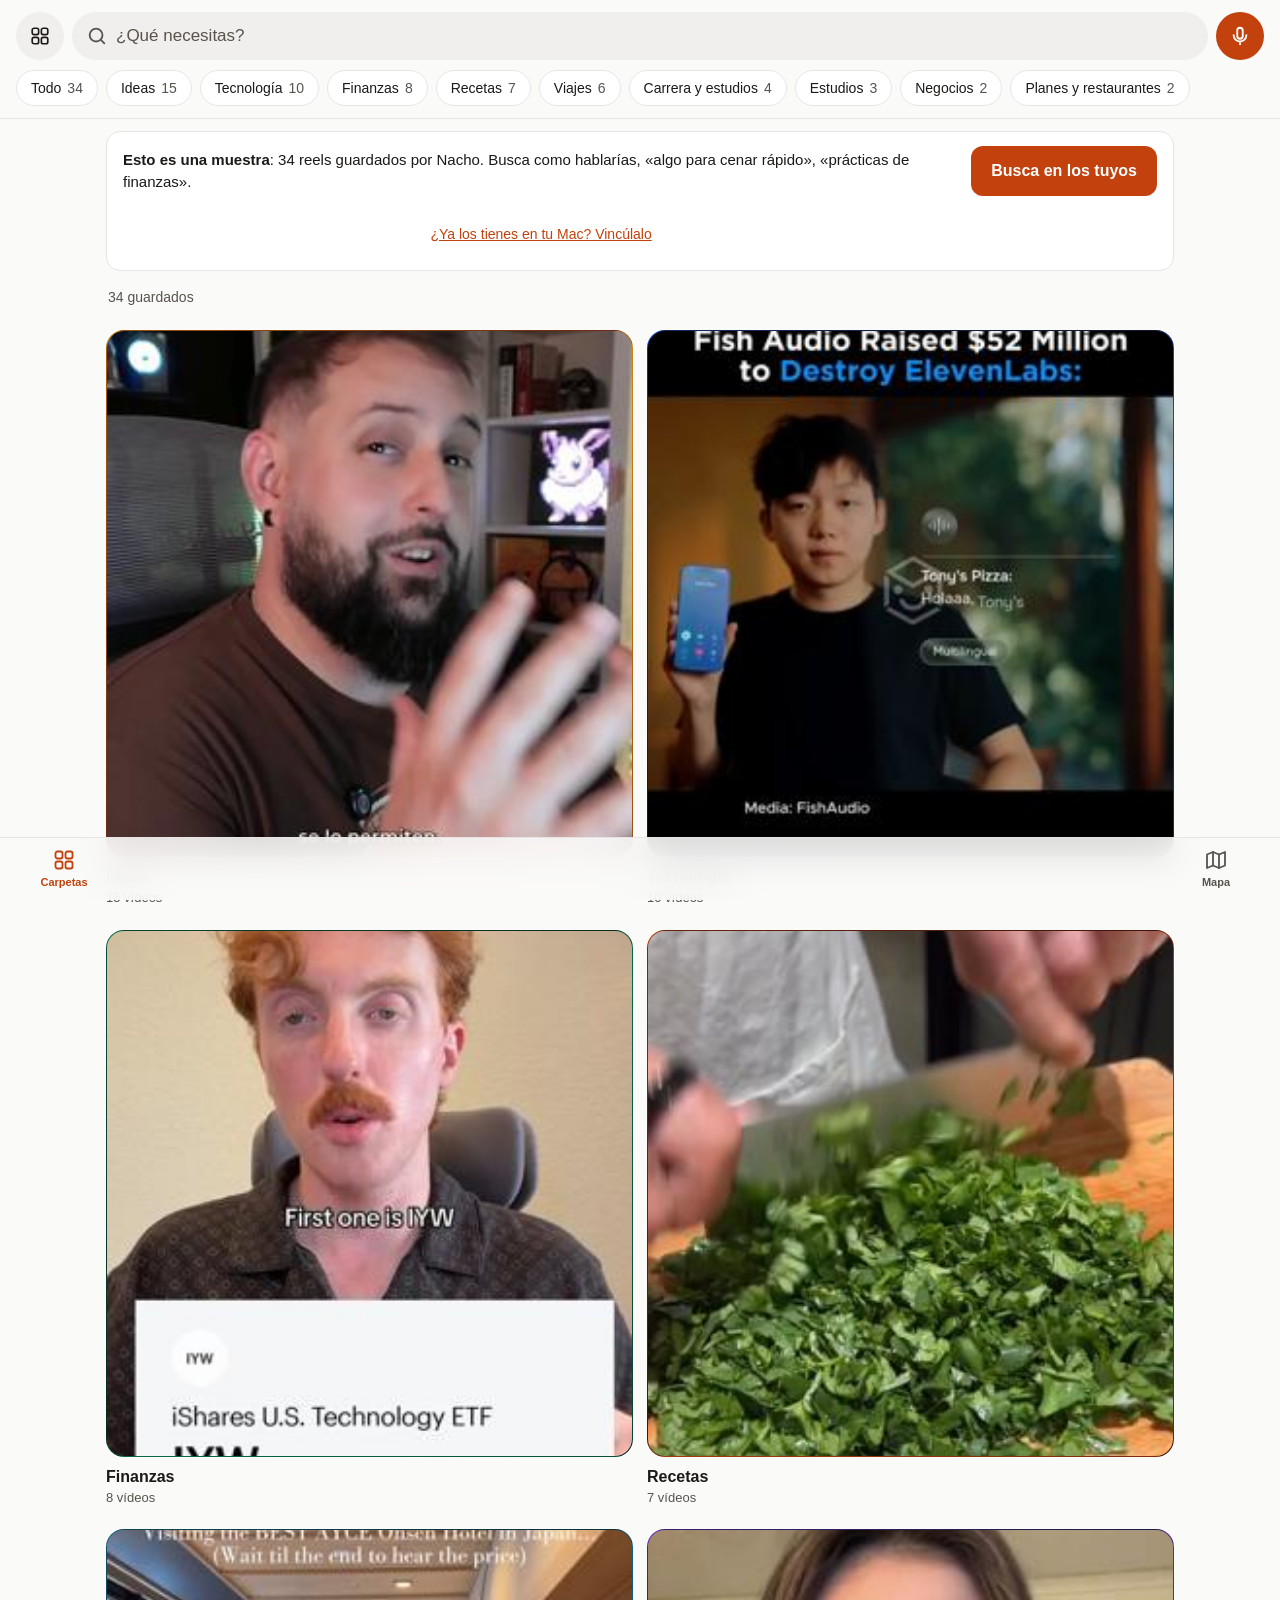
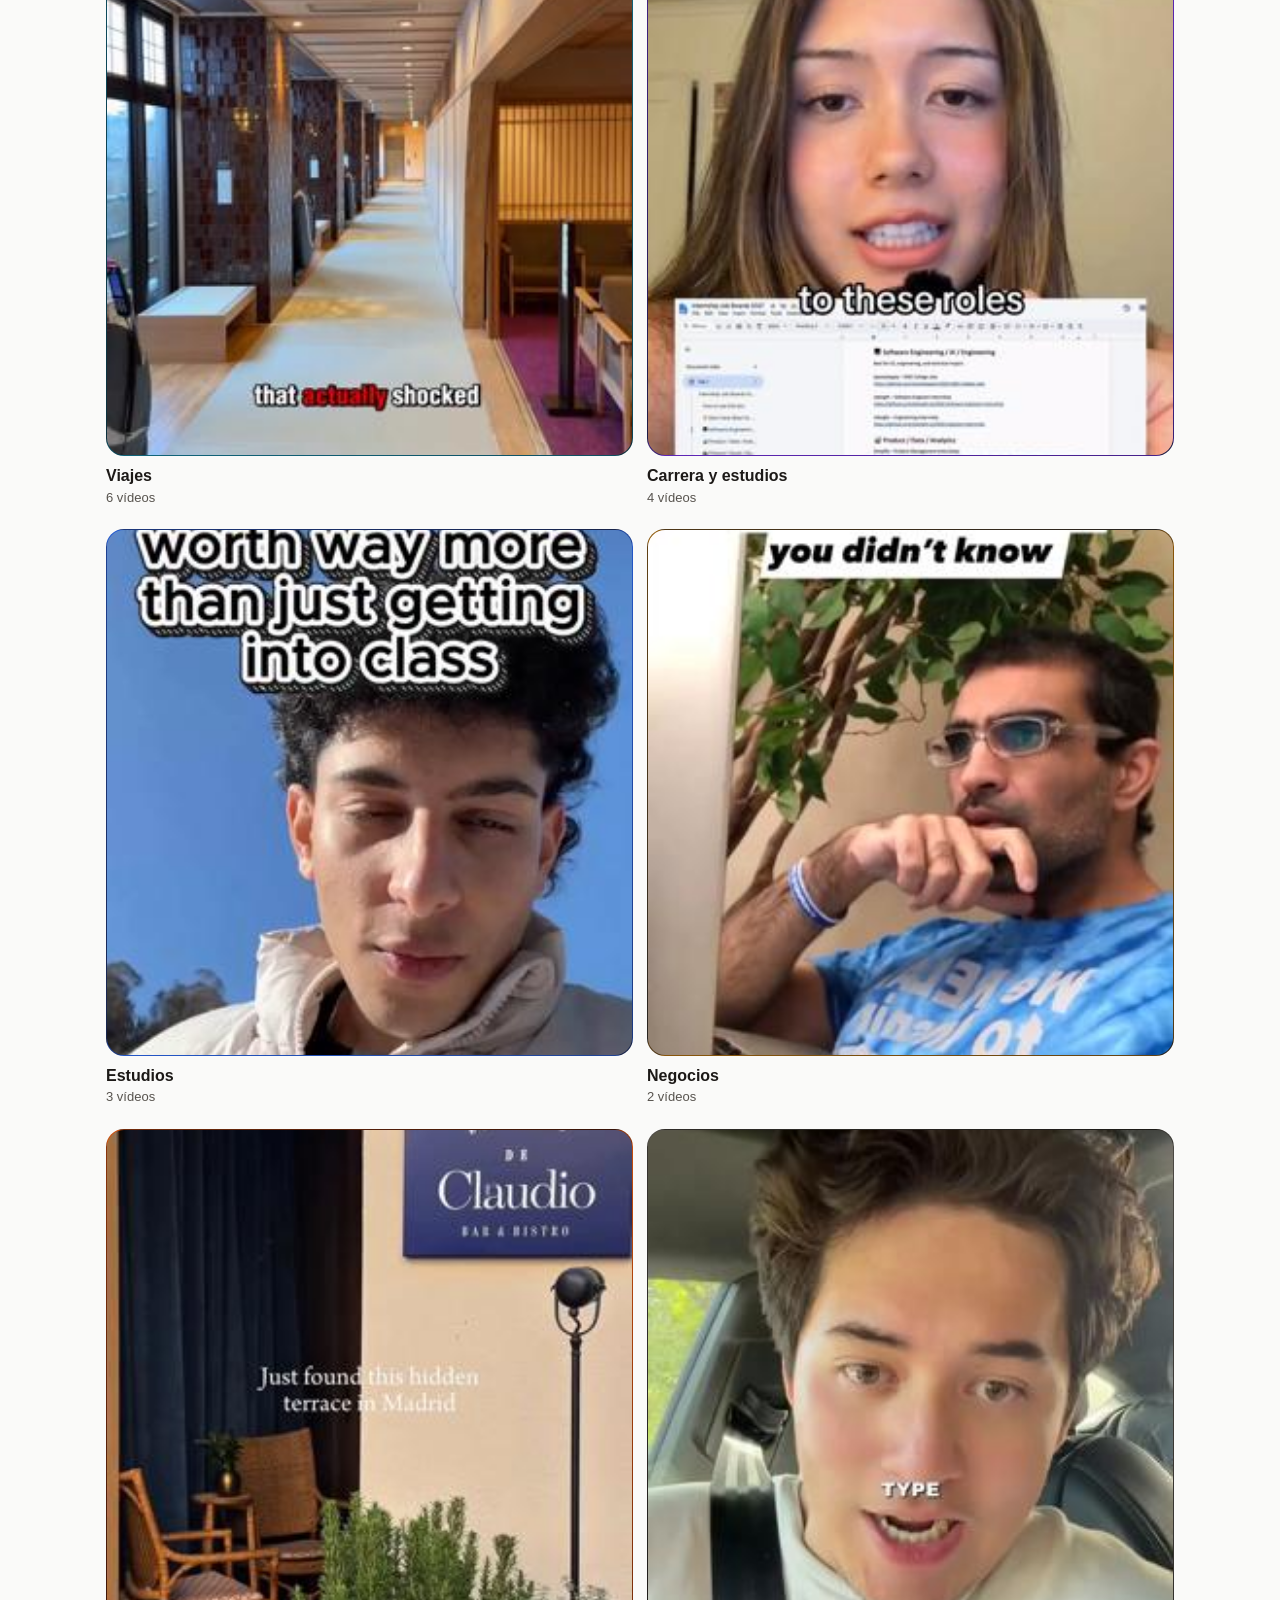
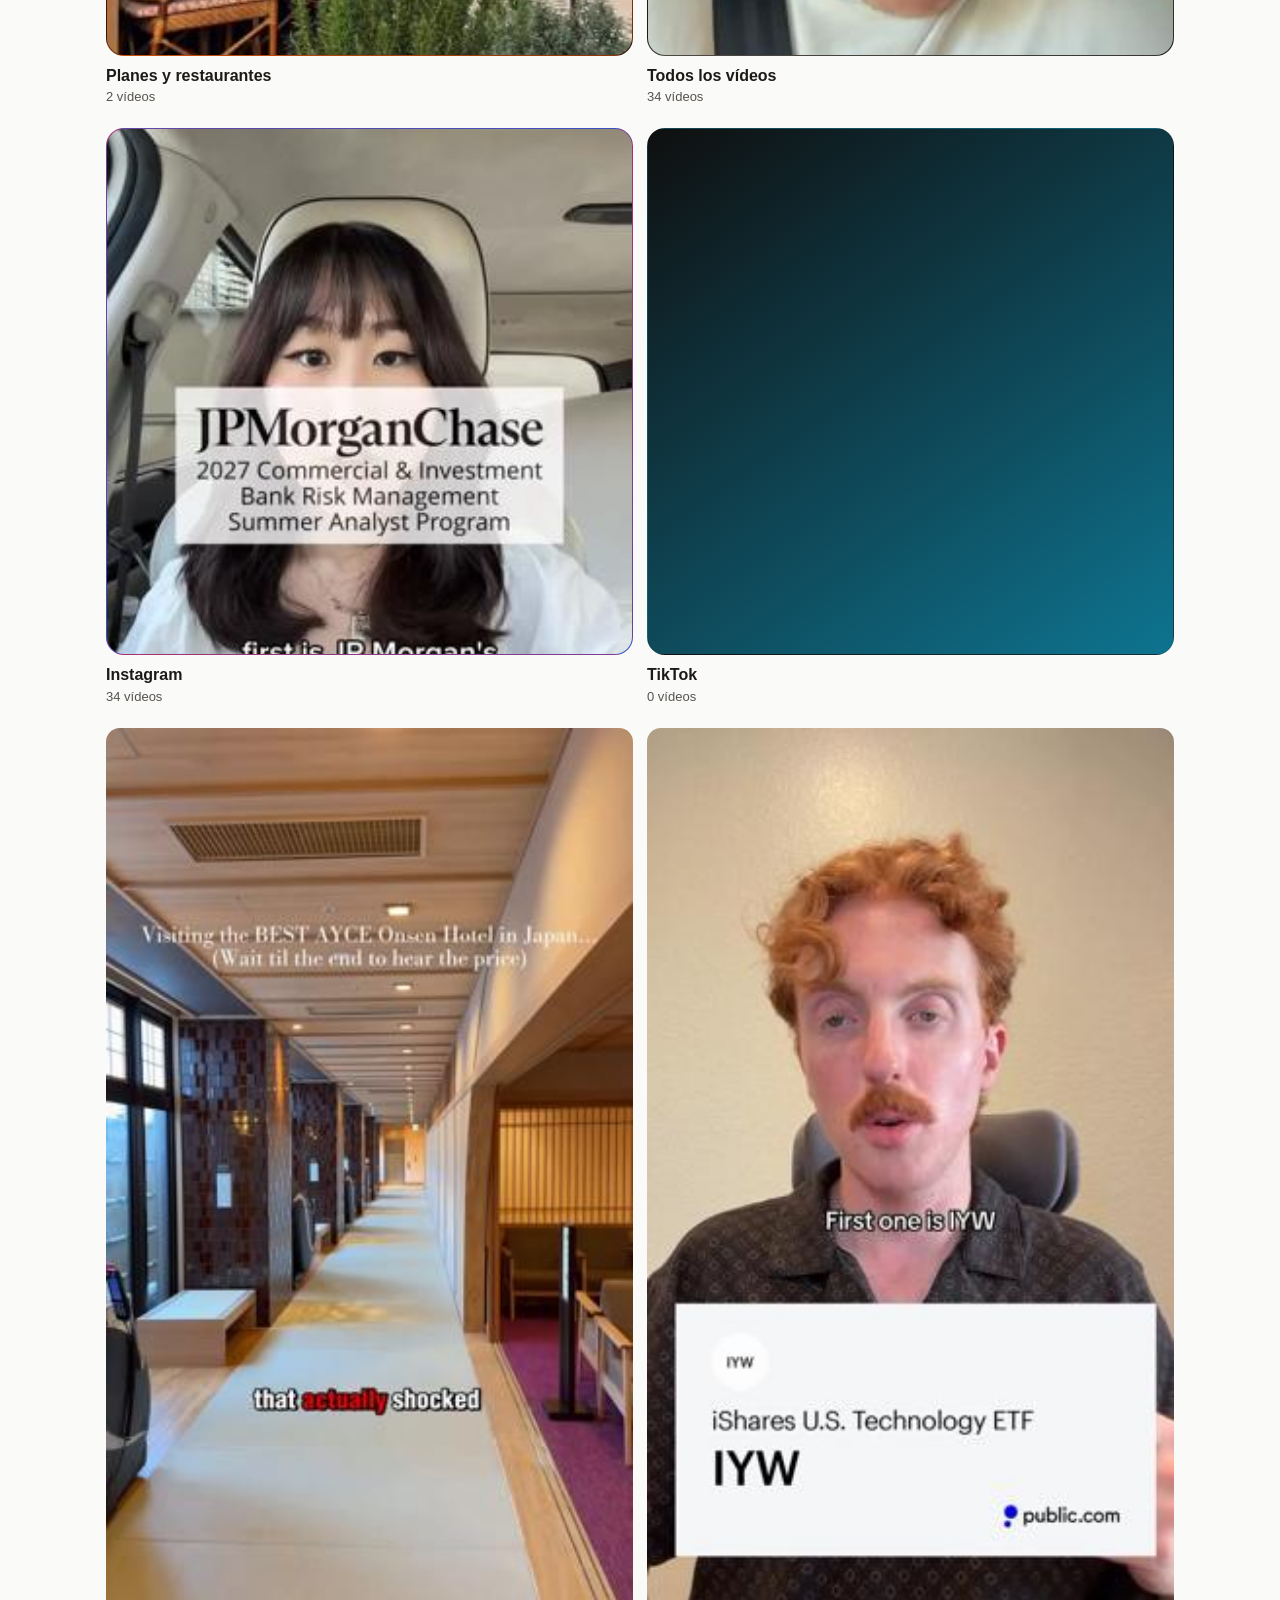
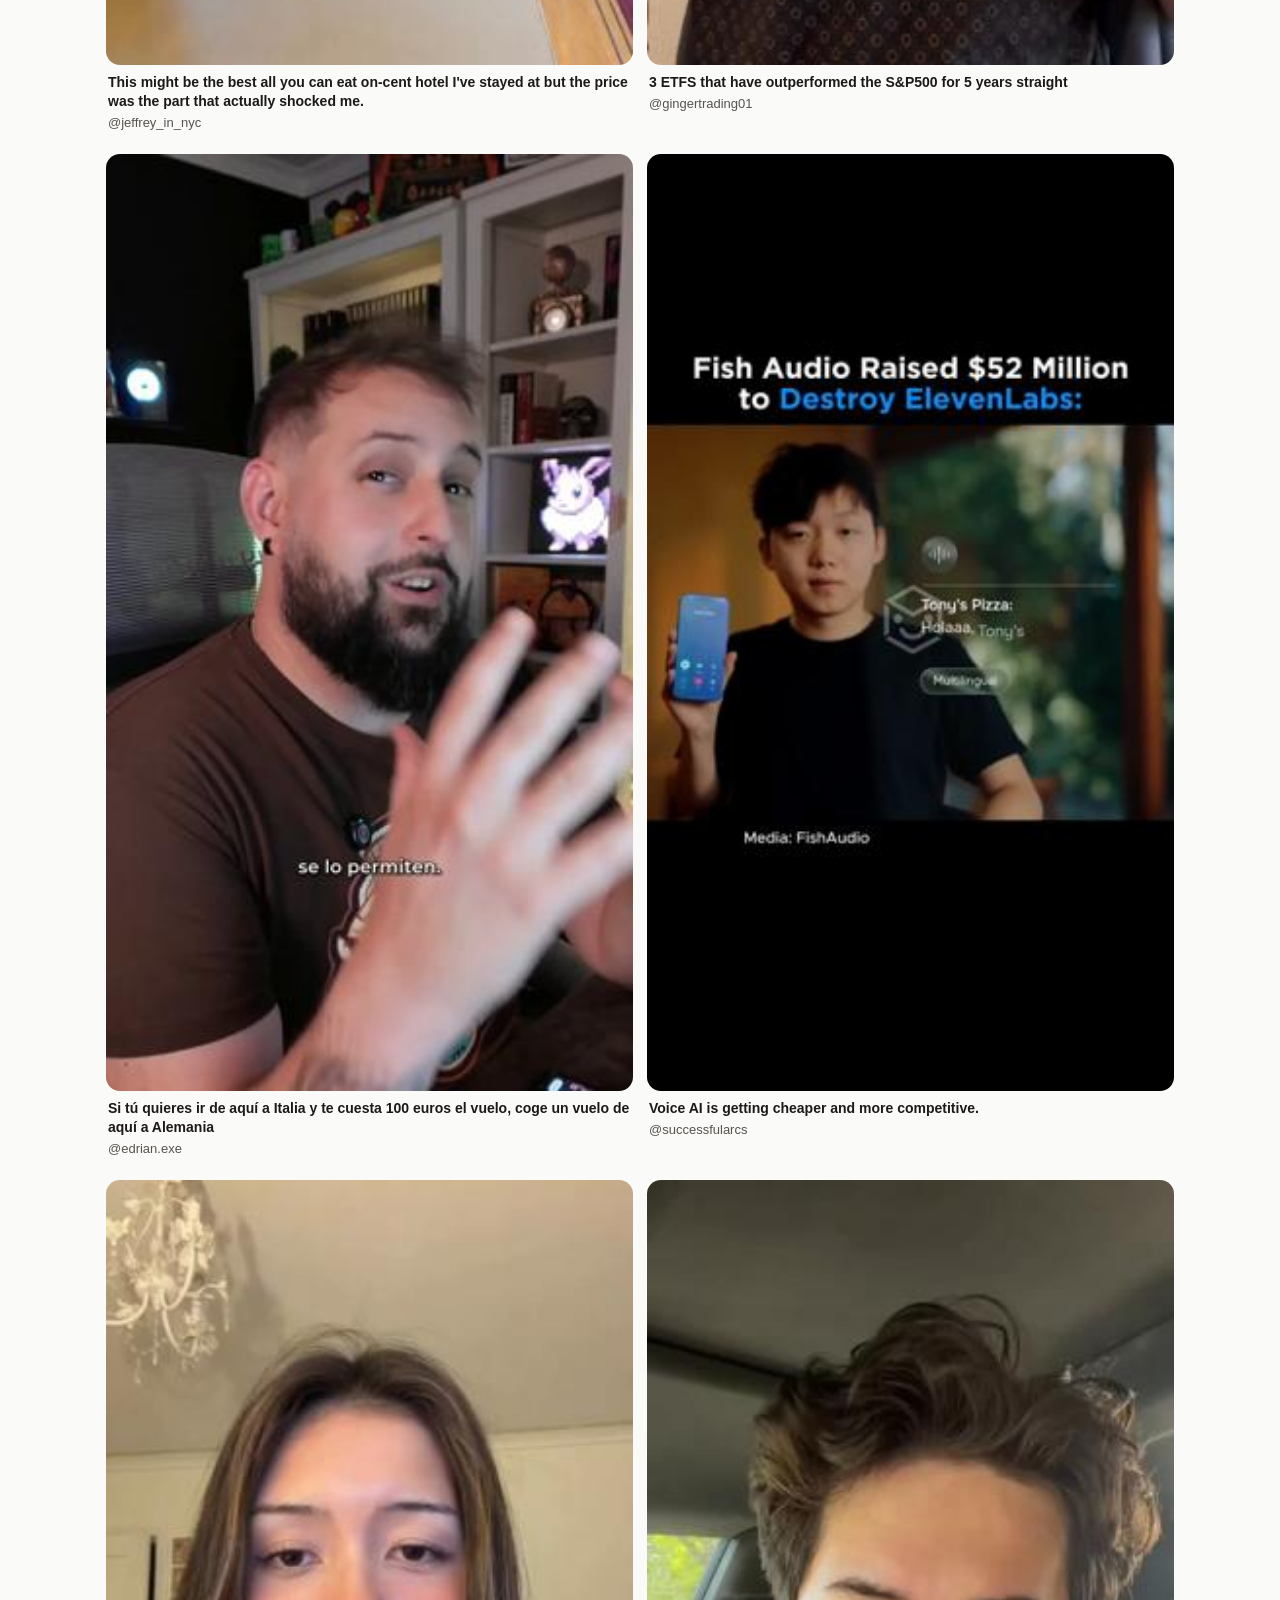
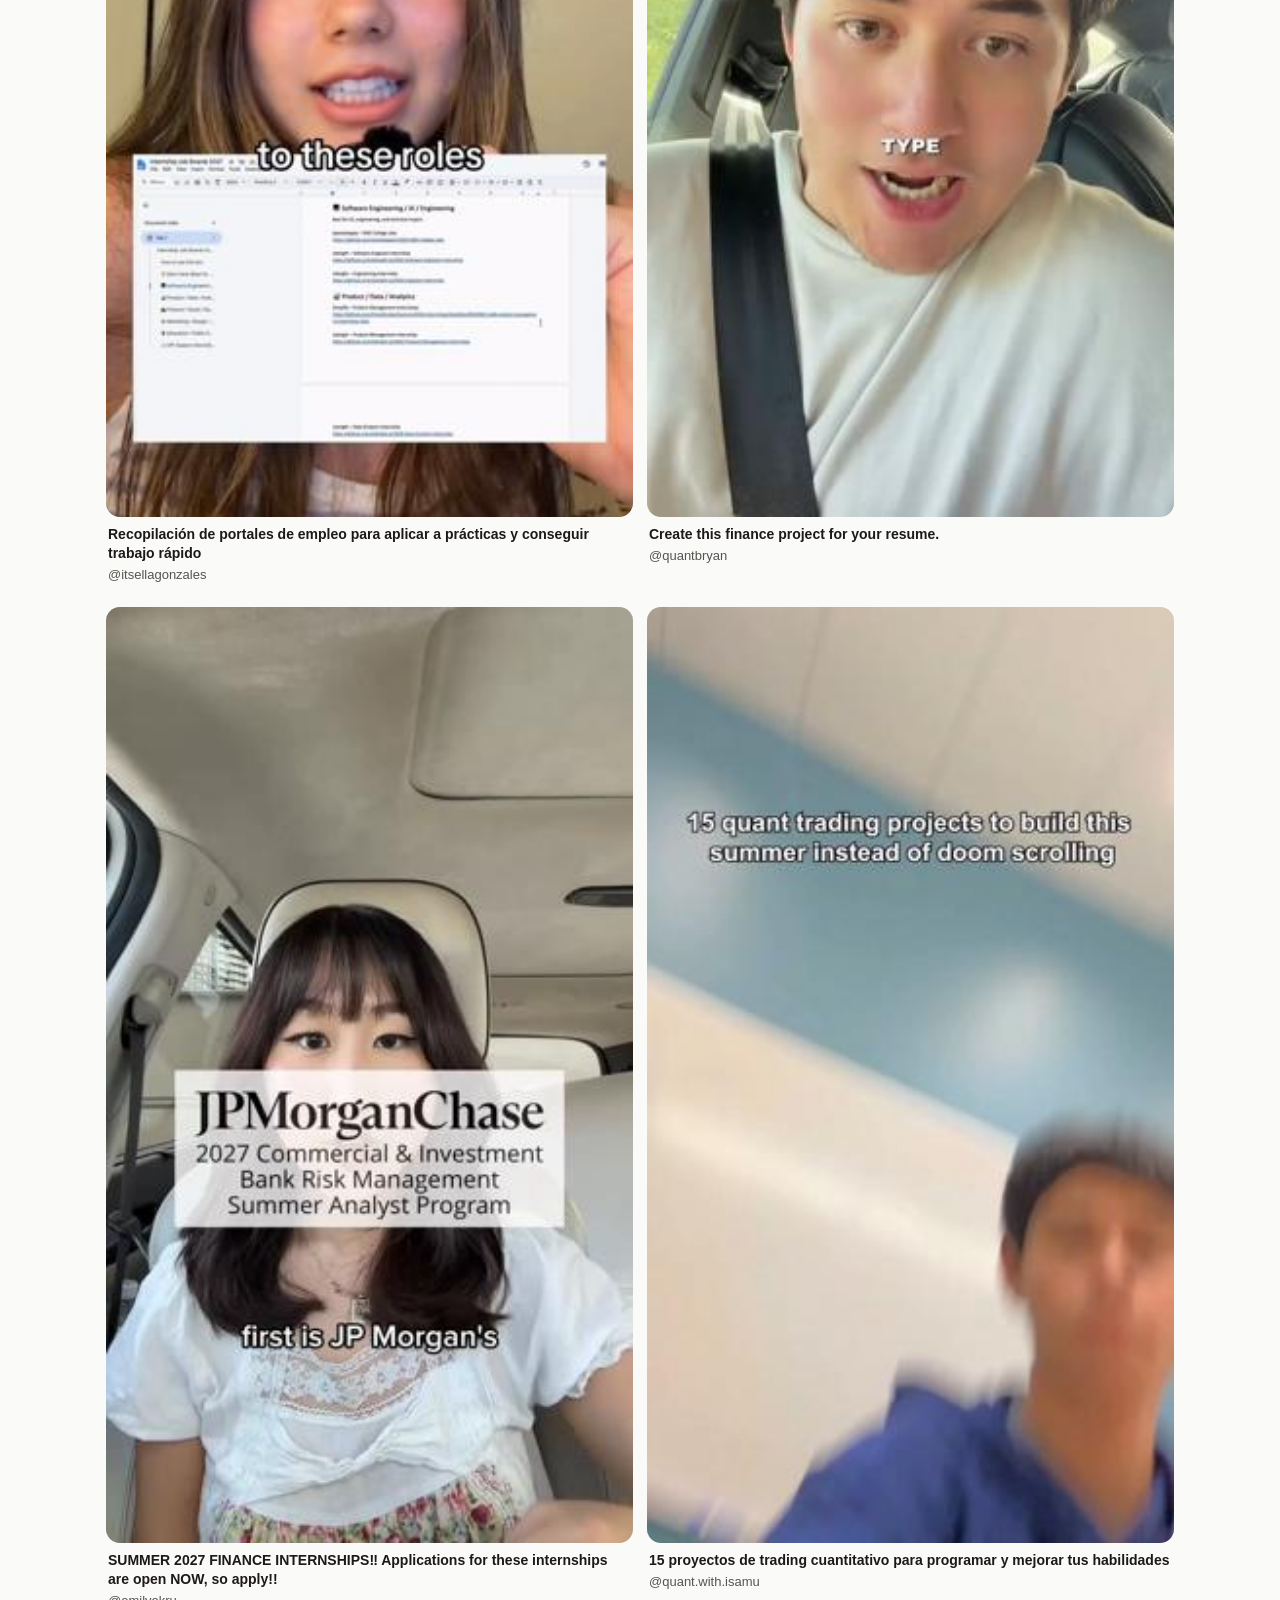
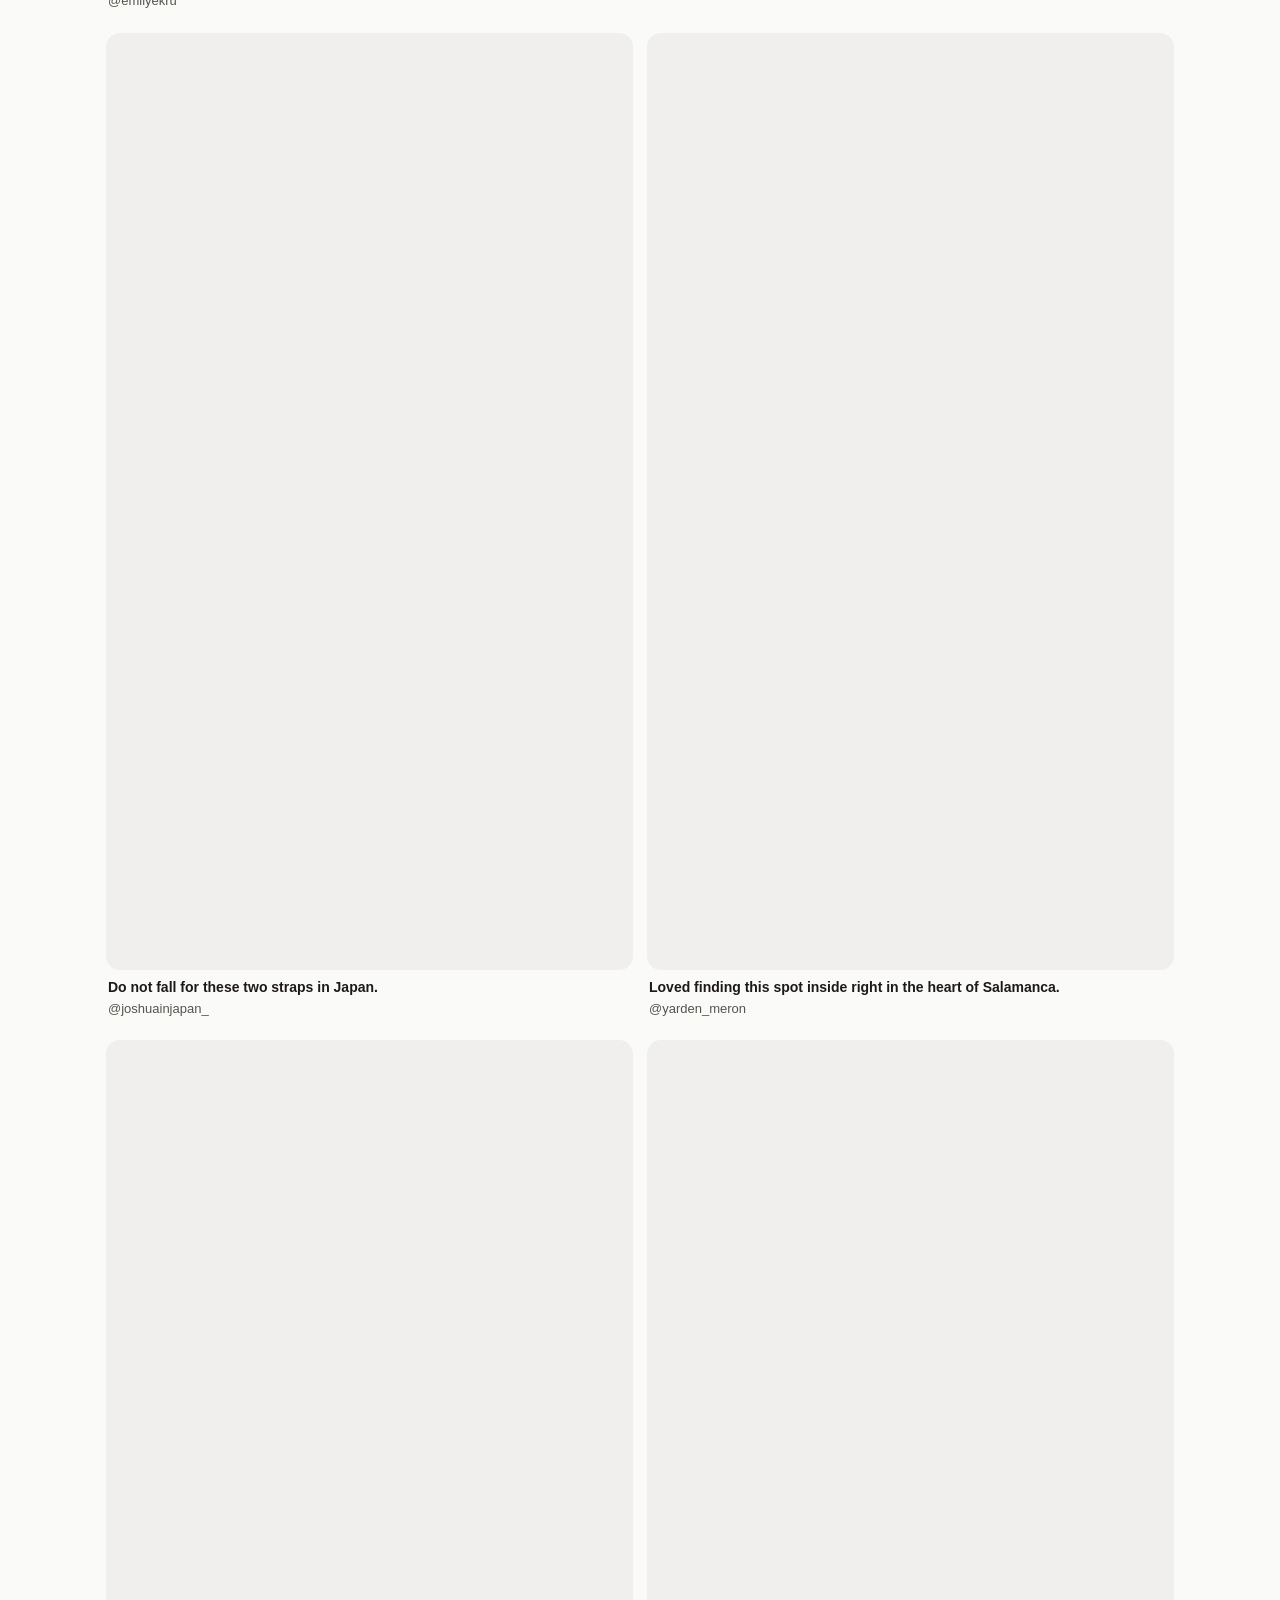
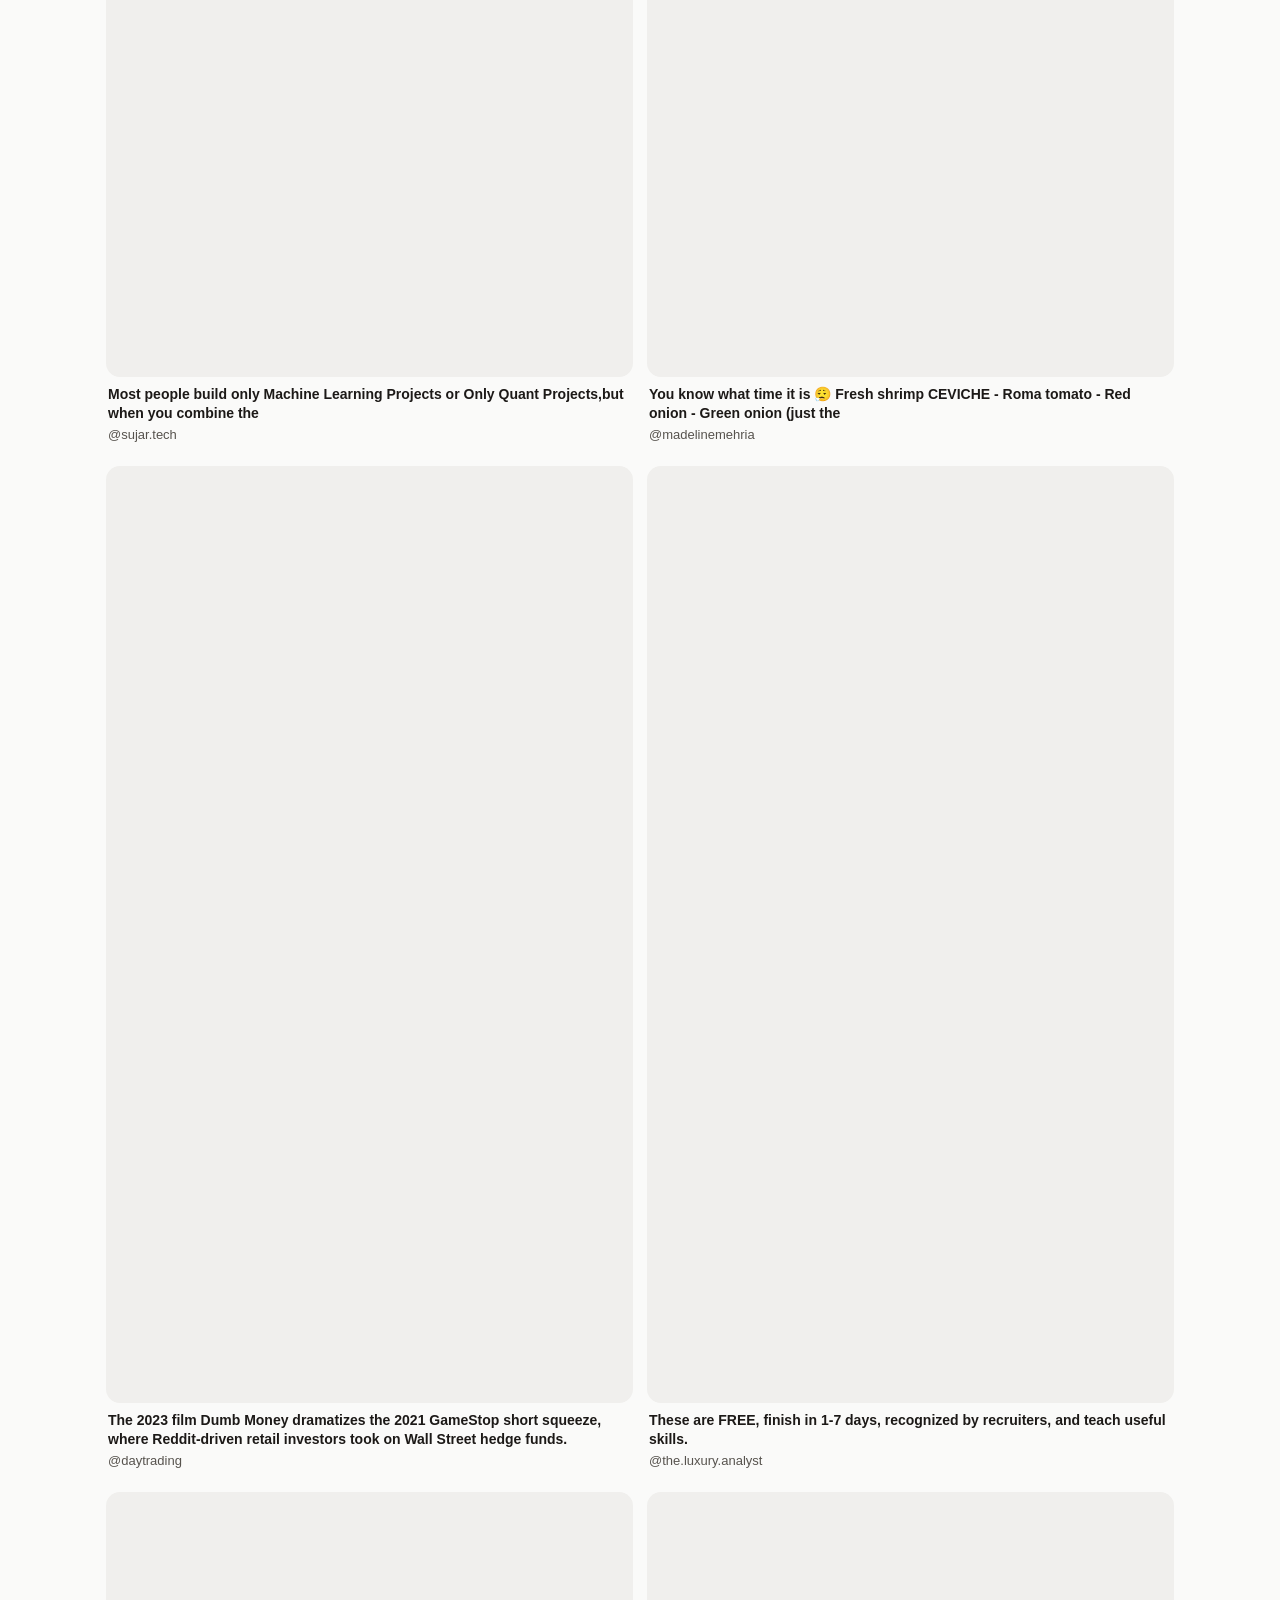
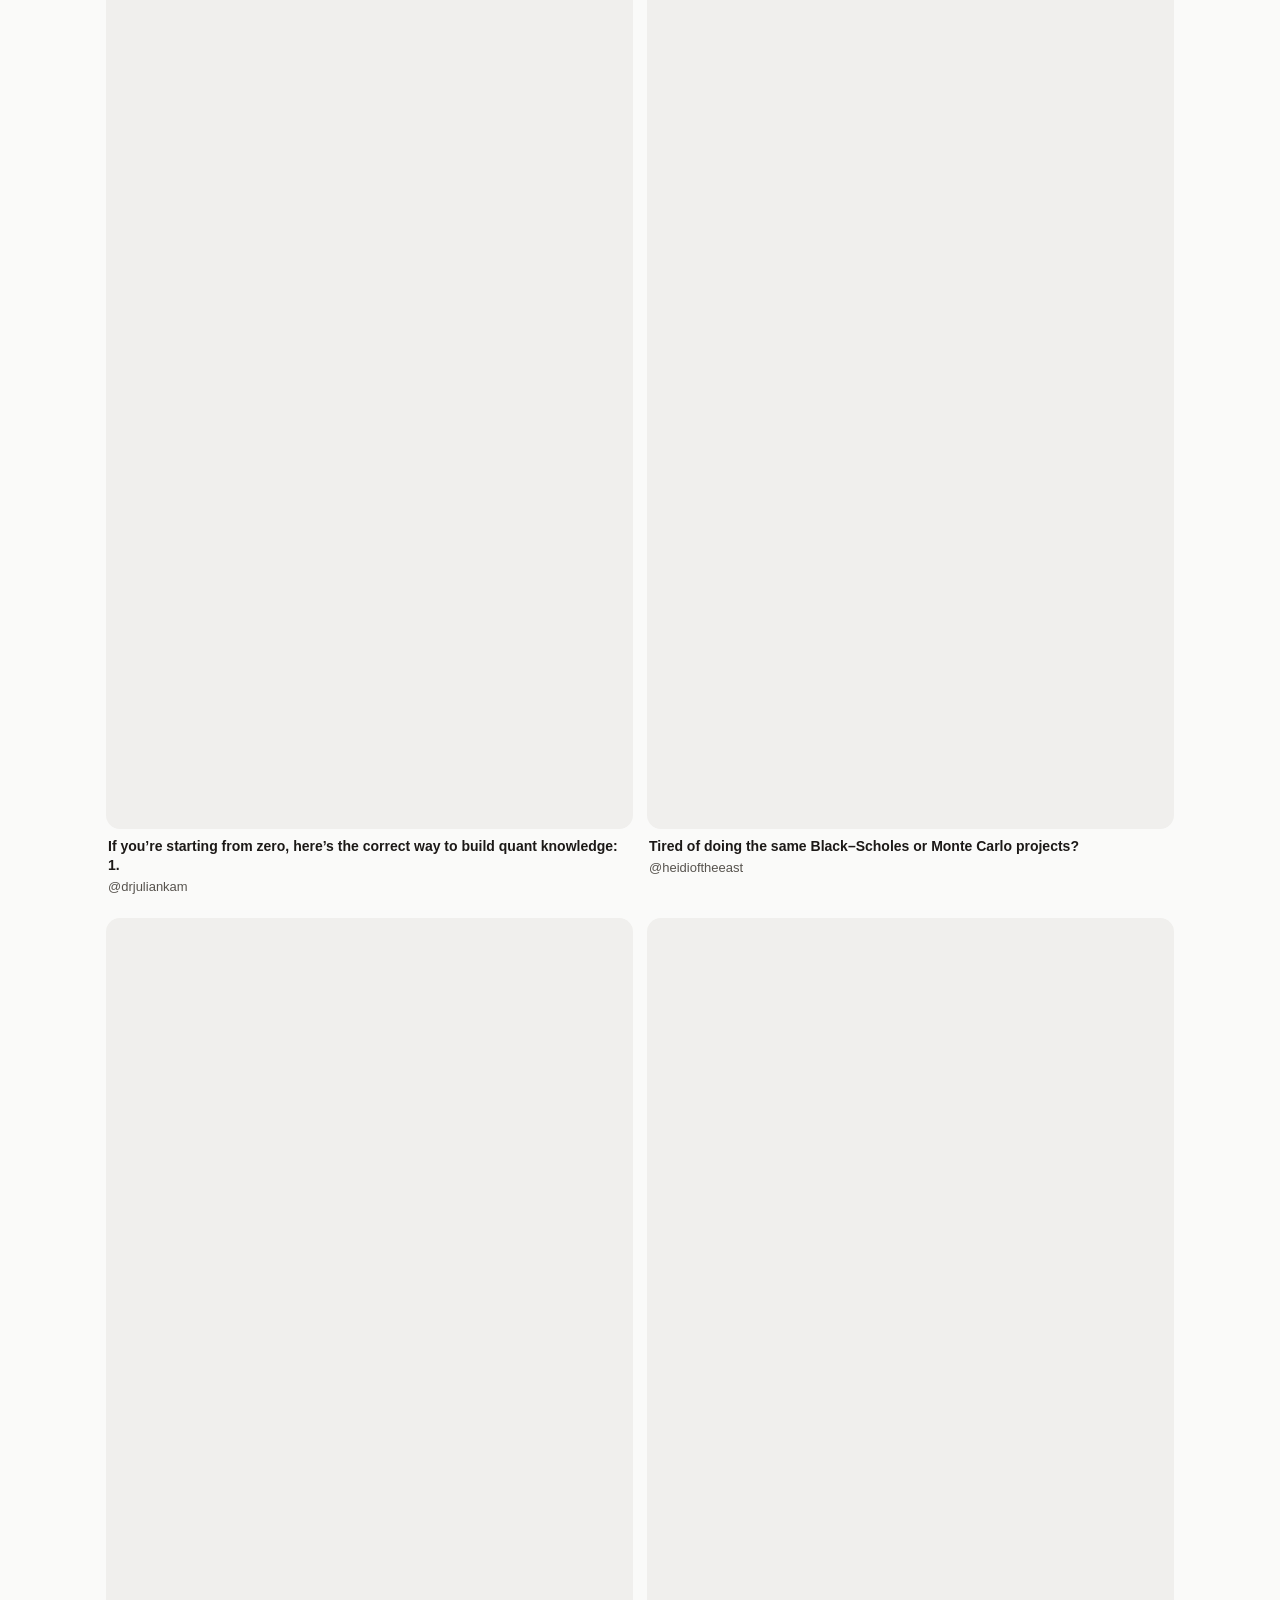
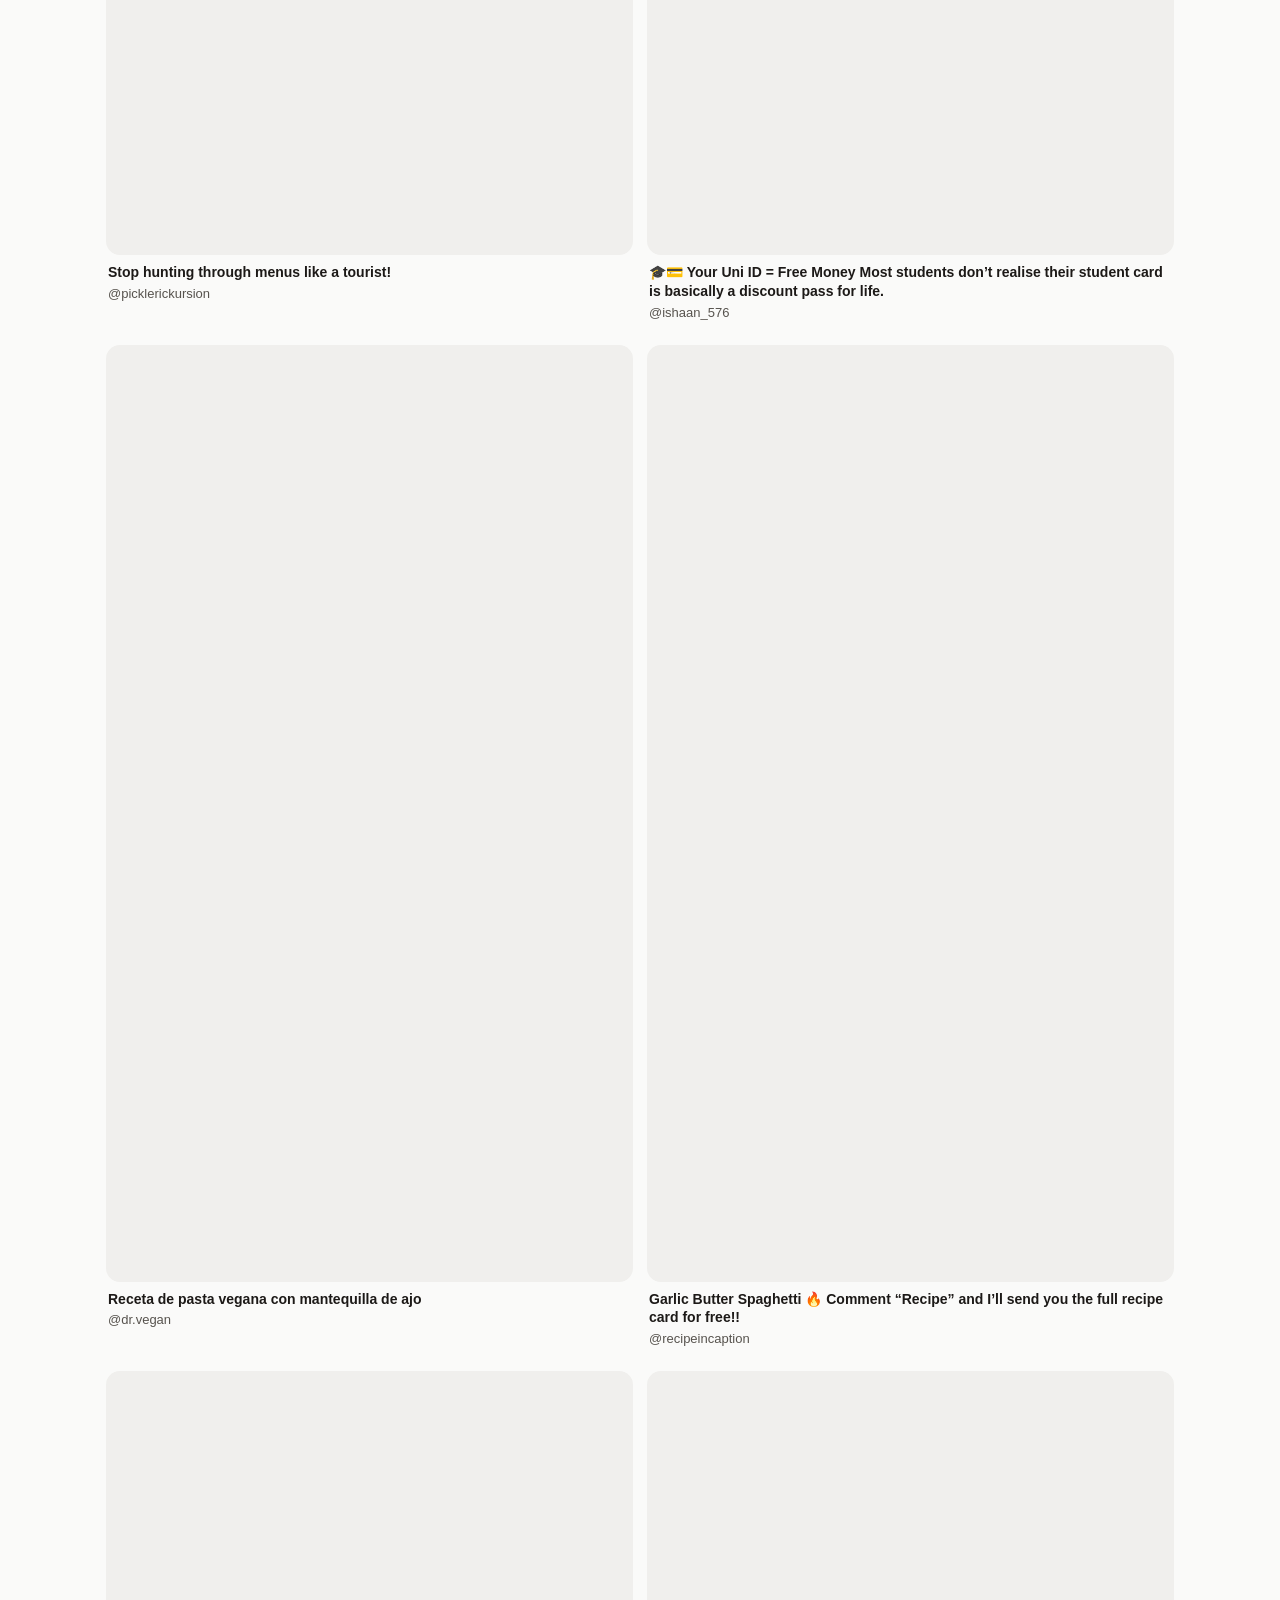
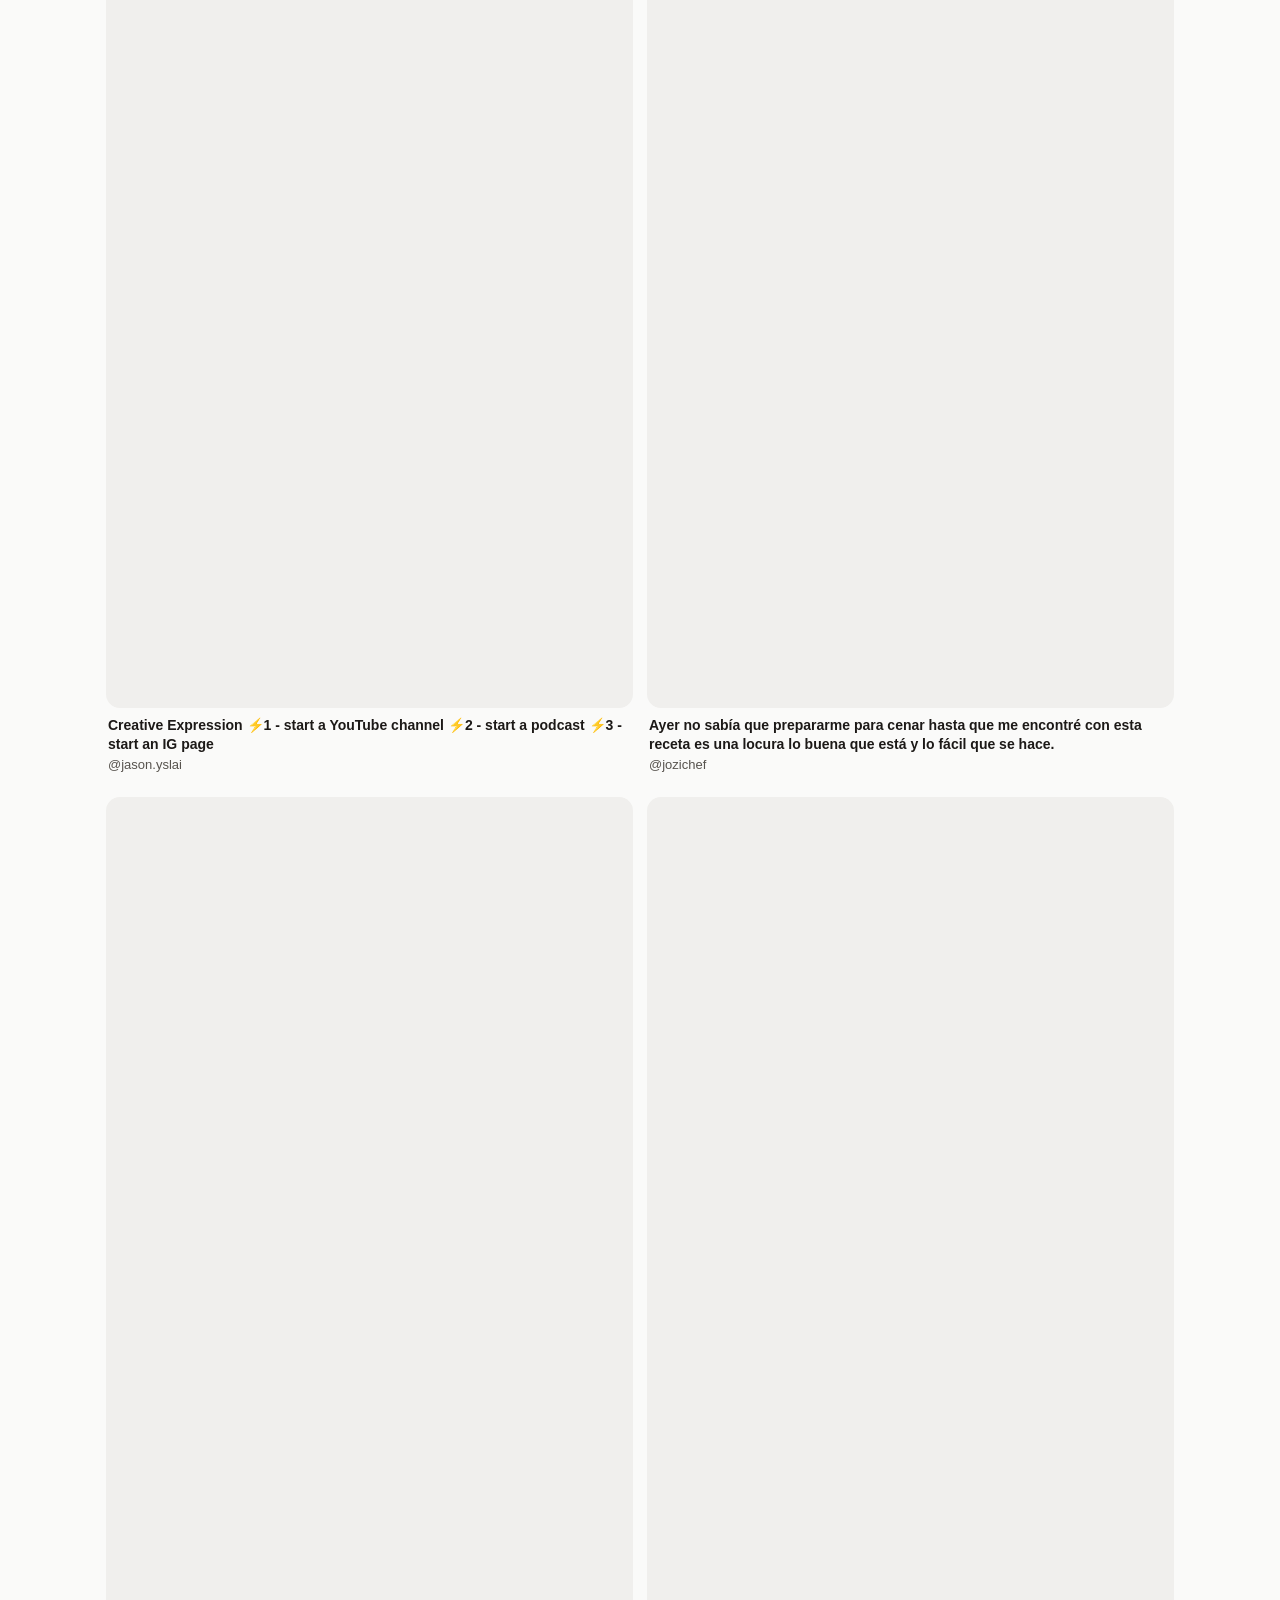
==== commit 6b5bd1d1: "Buzón cifrado por persona (QR de la app Guardados)" ====
--- a/index.html
+++ b/index.html
@@ -186,7 +186,7 @@
     </button>
     <h2 id="mac-title">Vincular con el Mac</h2>
     <div id="mac-start">
-      <p class="muted">En el Mac, abre el QR (<b>tools/sync-pack.py --qr</b>). Aquí, toca el botón y apunta la cámara a la pantalla. Después, la app se pone al día sola cada vez que la abres.</p>
+      <p class="muted">En la app <b>Guardados</b> del Mac, pulsa «Conectar el móvil» (o abre el QR de <b>tools/sync-pack.py --qr</b>). Aquí, toca el botón y apunta la cámara a la pantalla. Después, la app se pone al día sola cada vez que la abres.</p>
       <button type="button" class="btn" id="scan-mac">Escanear el QR</button>
       <button type="button" class="link" id="link-mac">o pegar el enlace</button>
     </div>
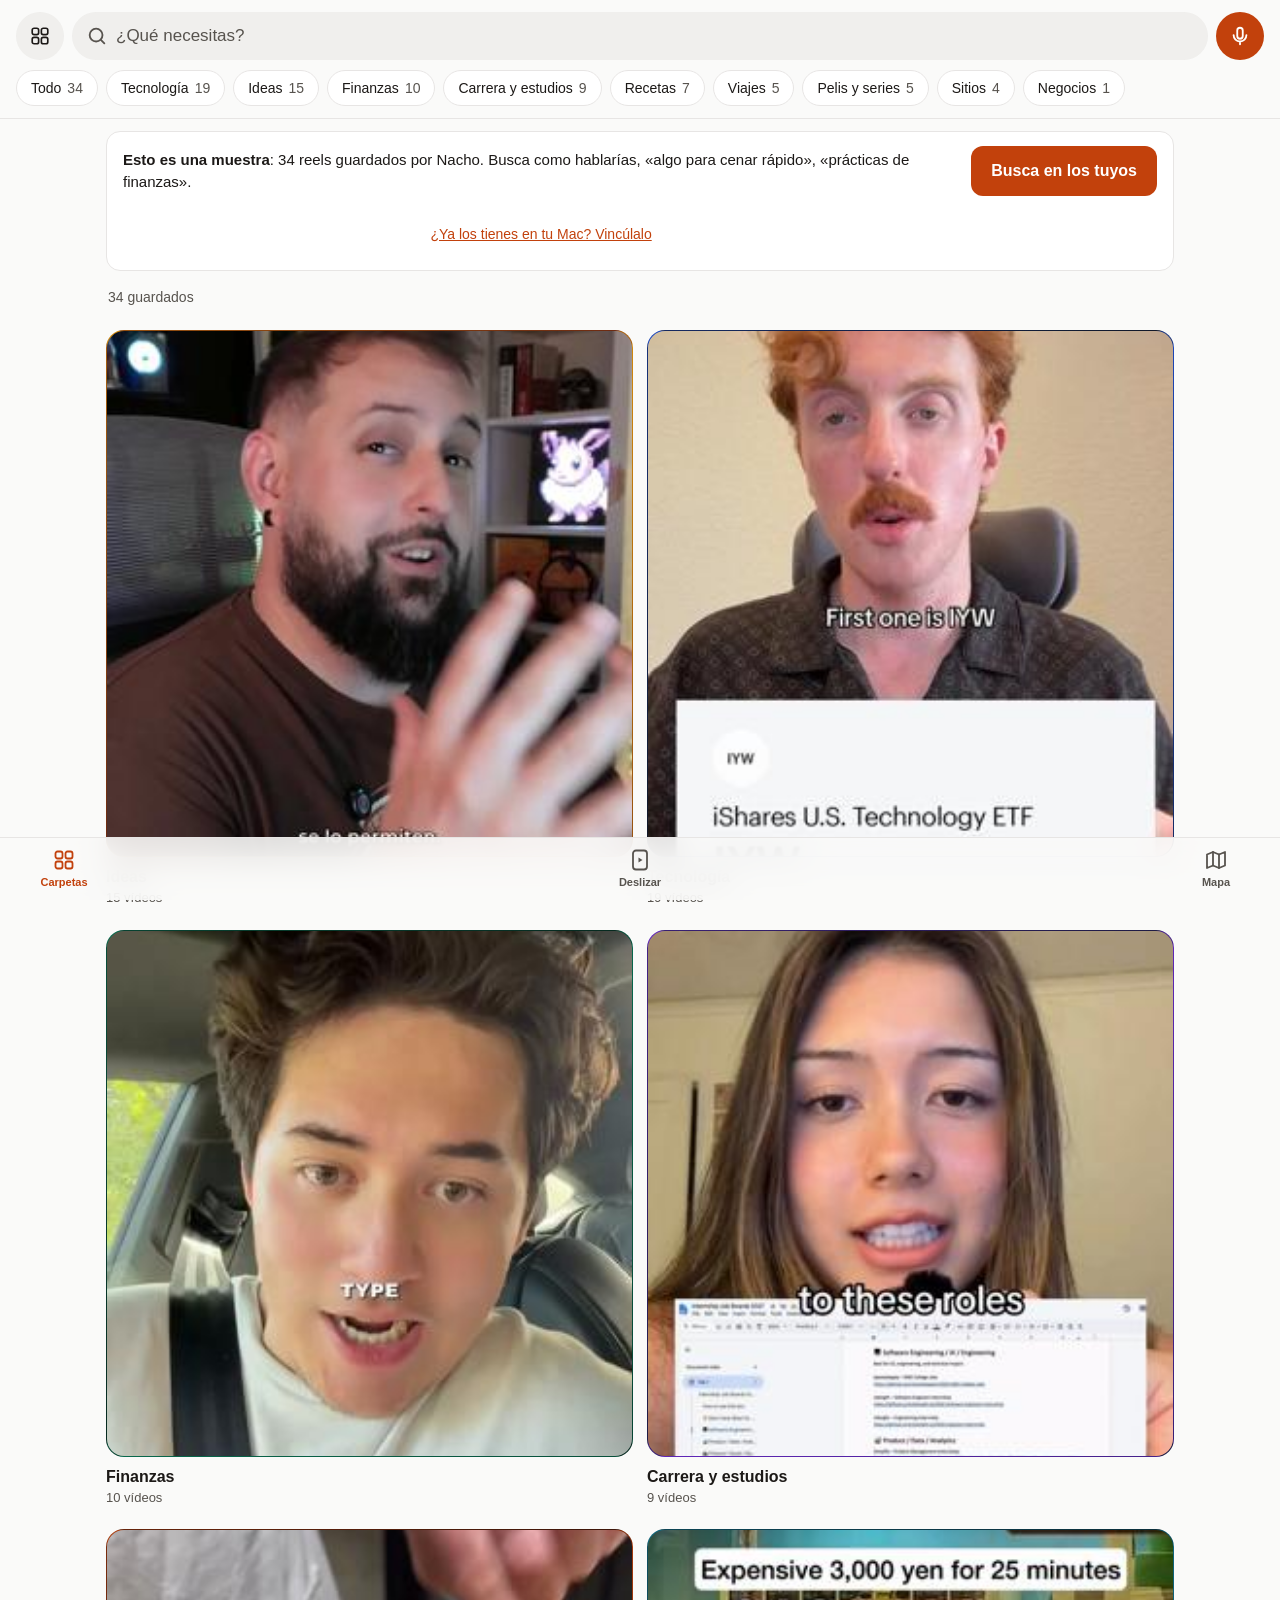
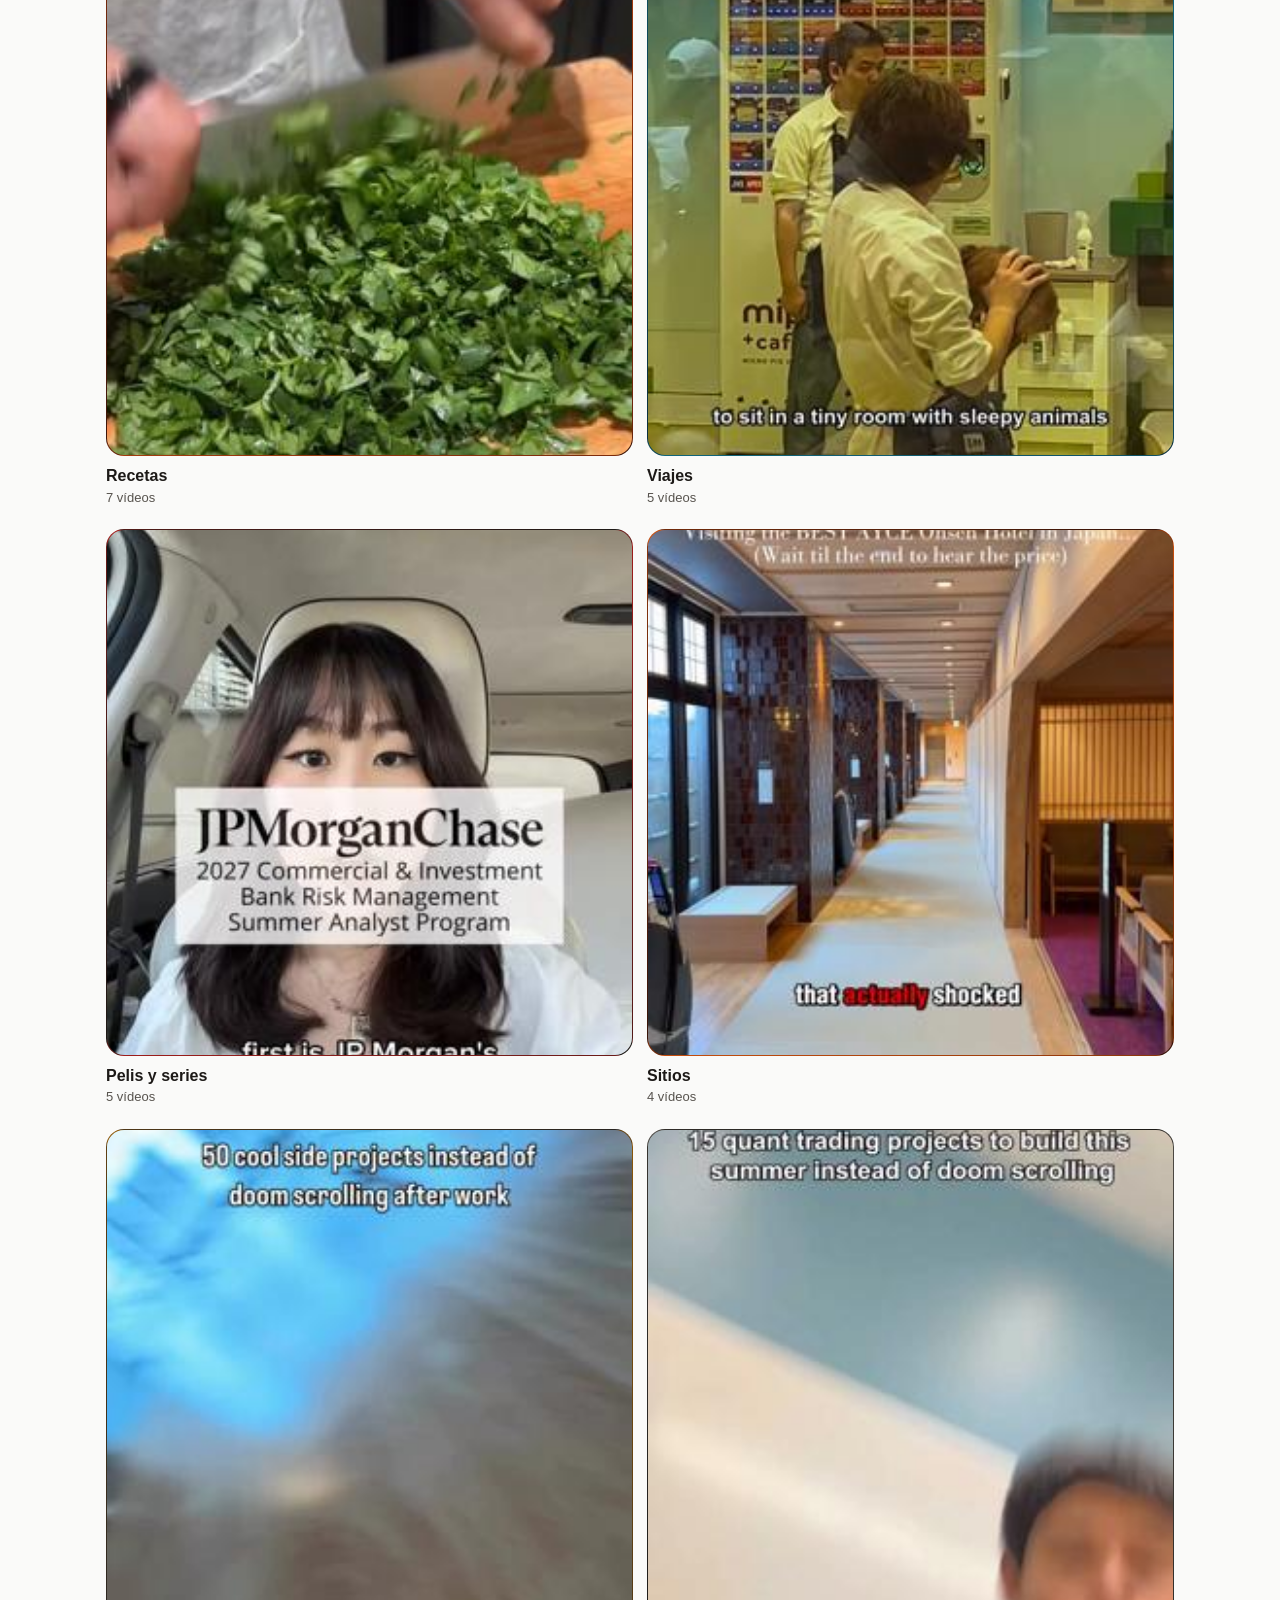
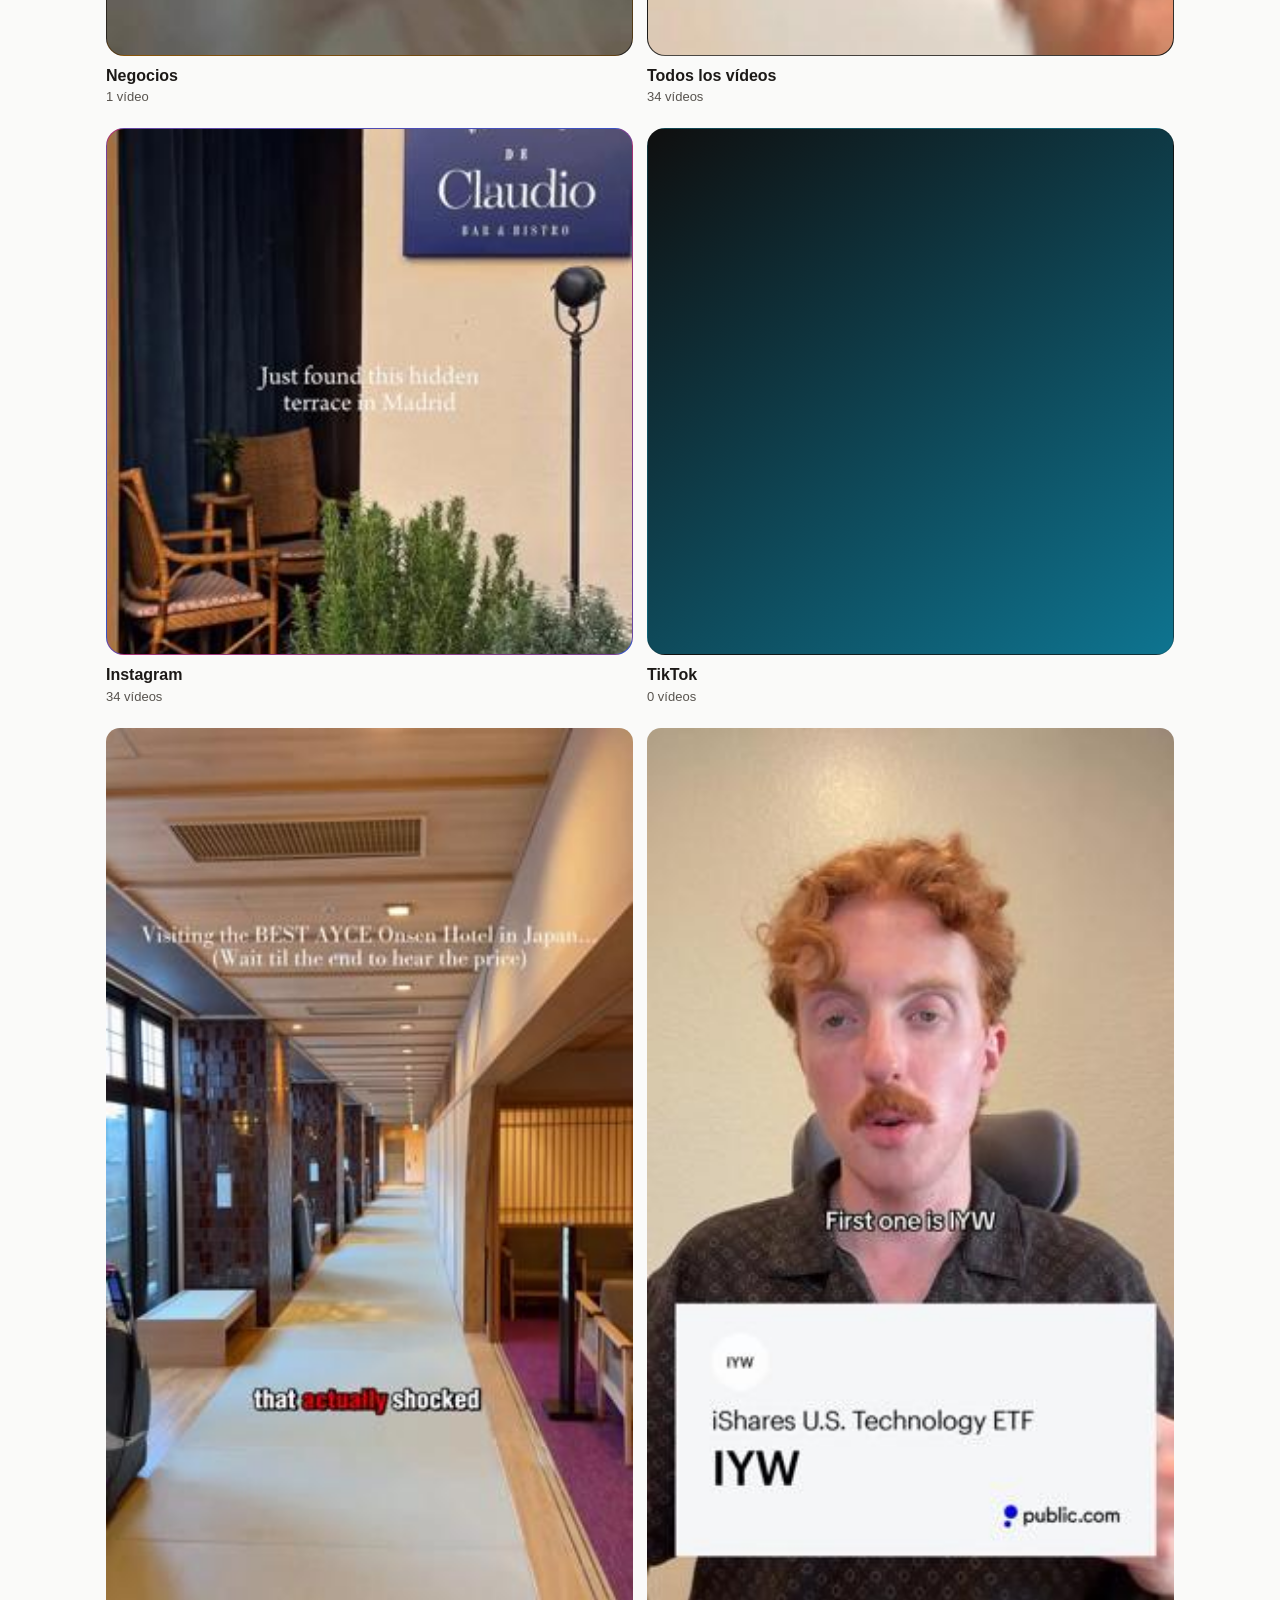
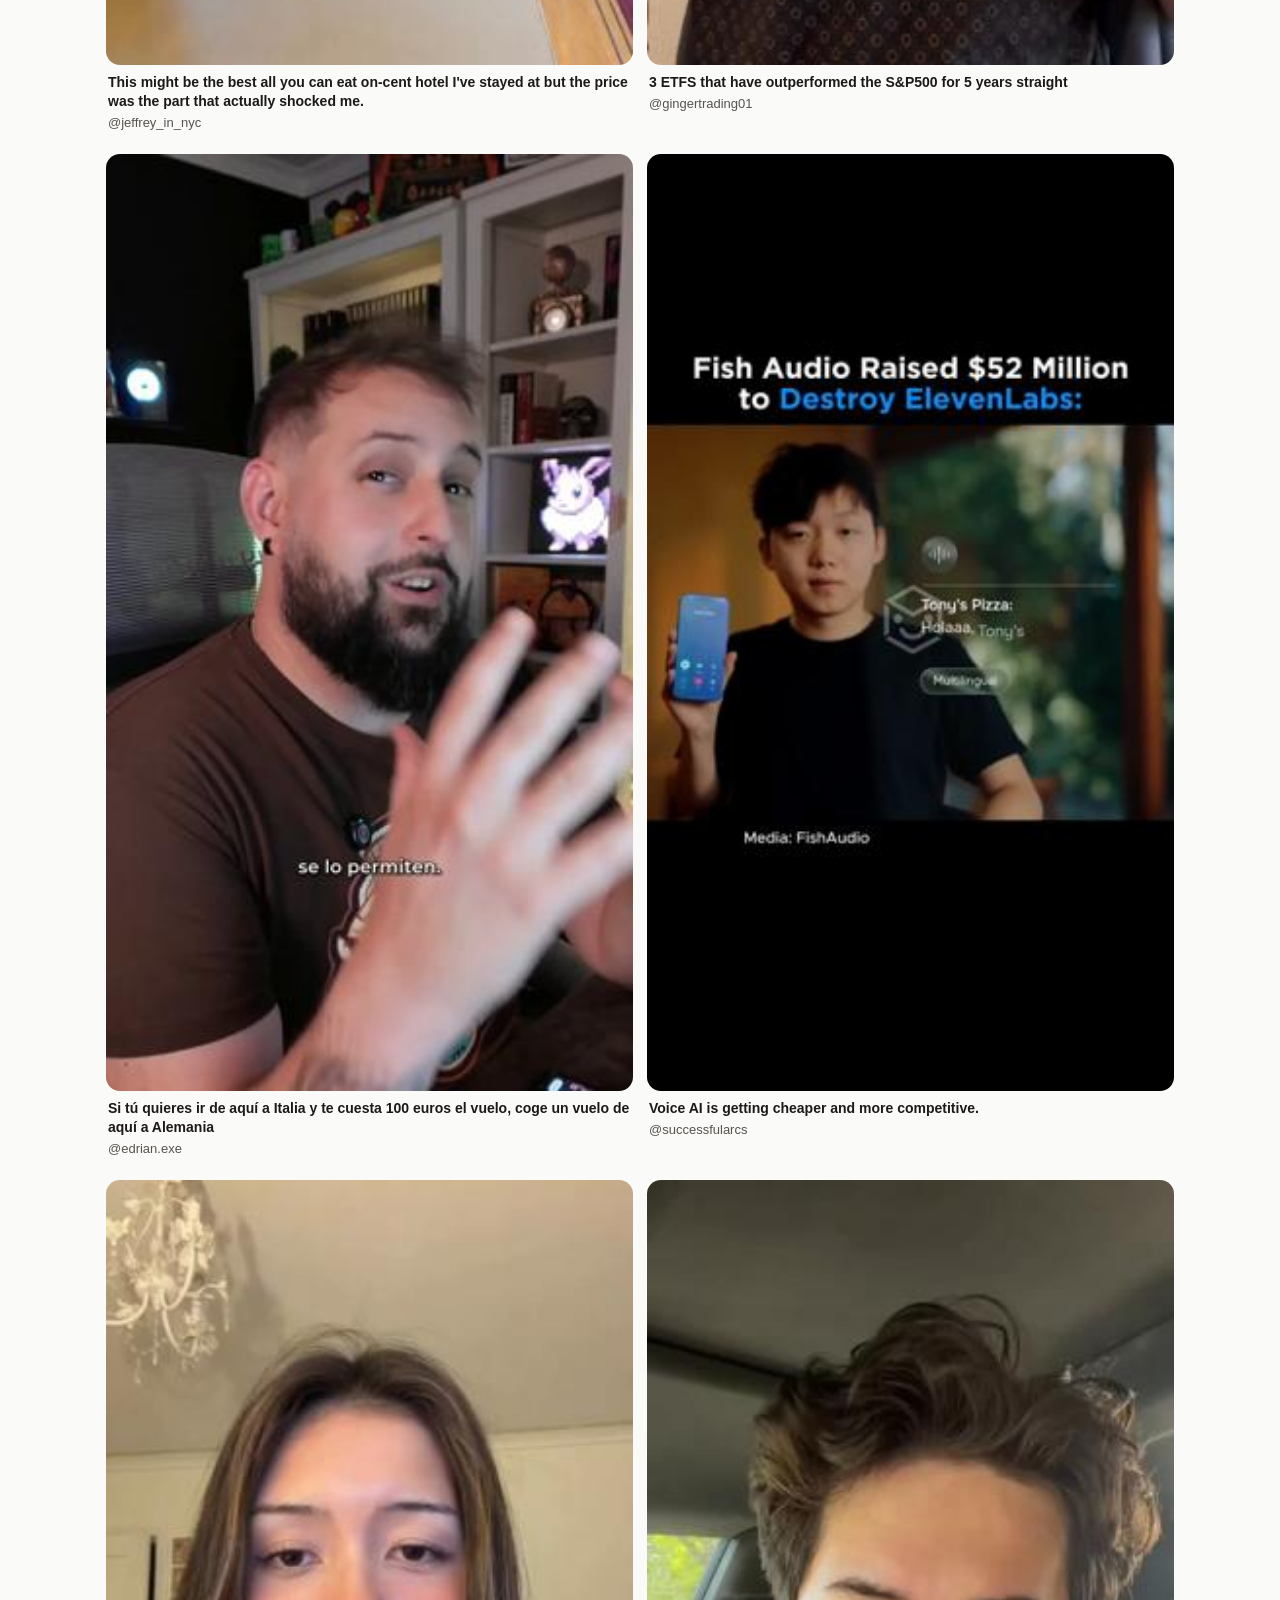
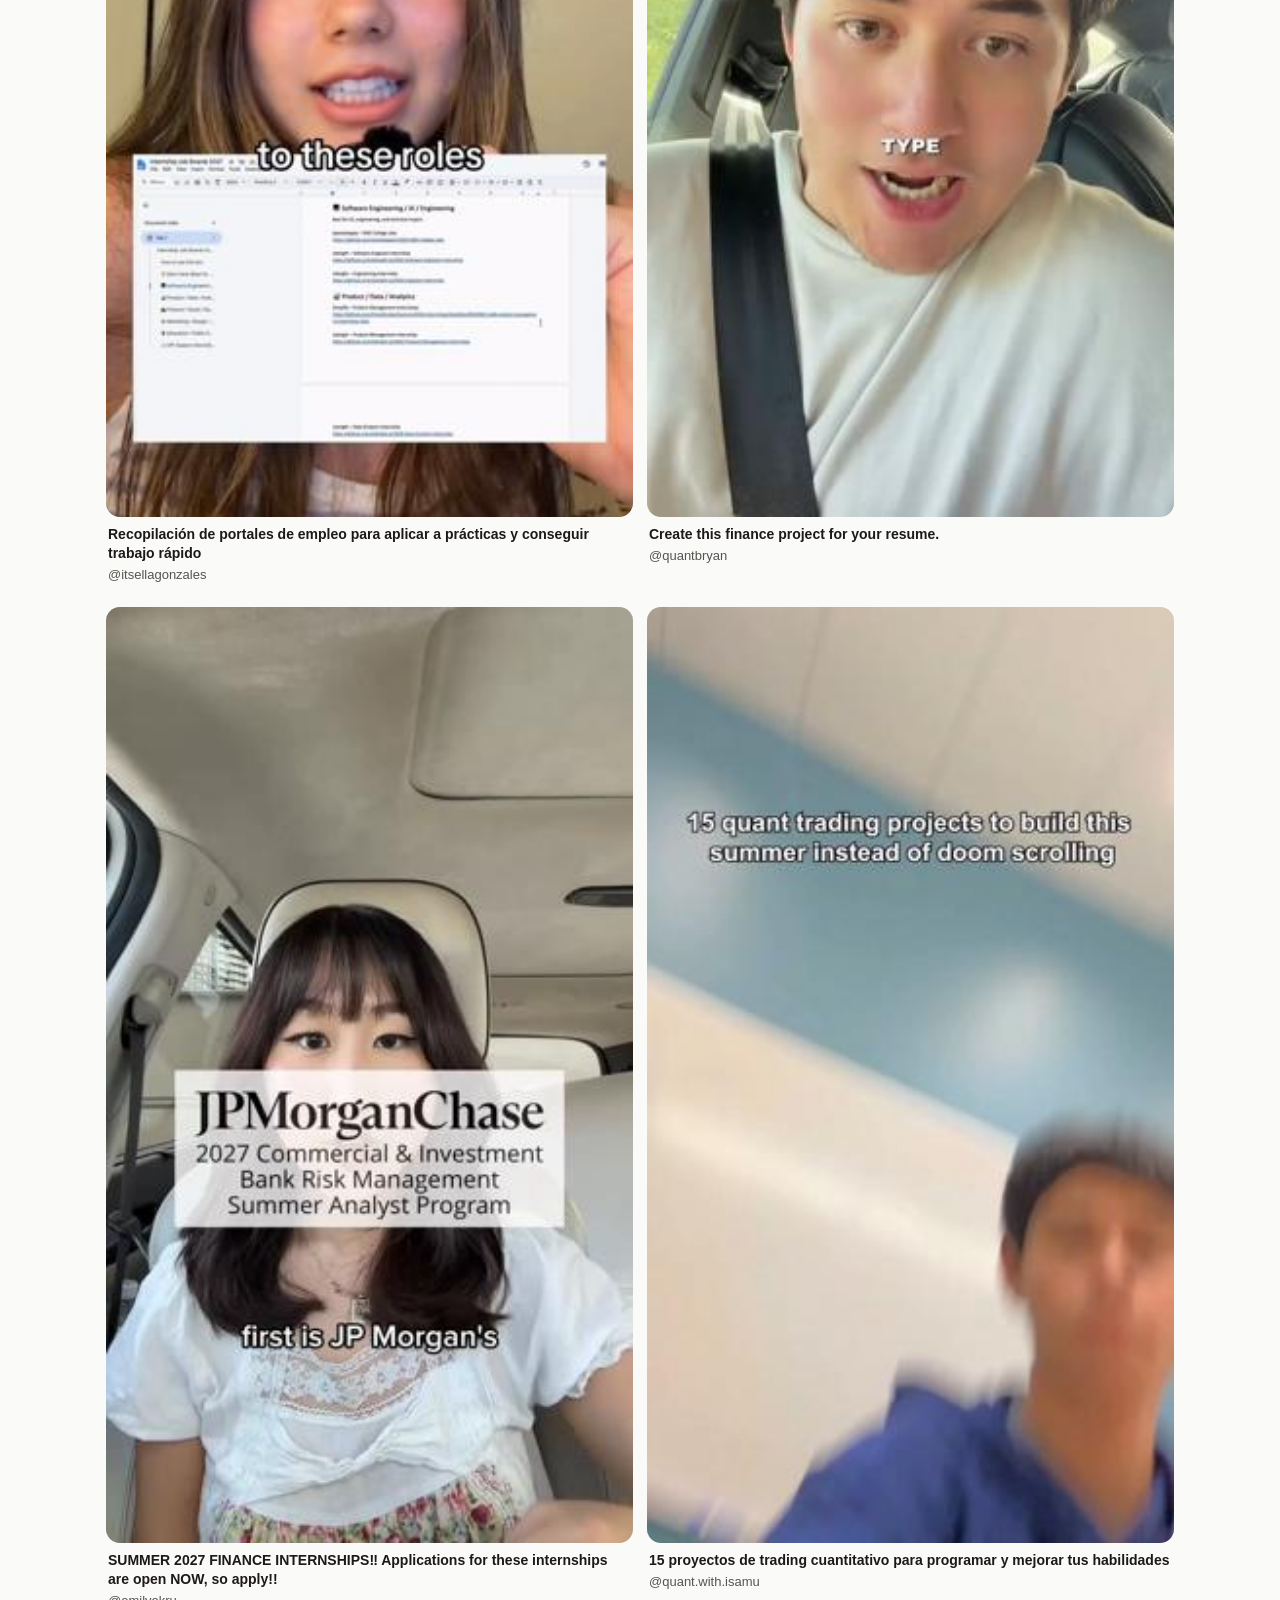
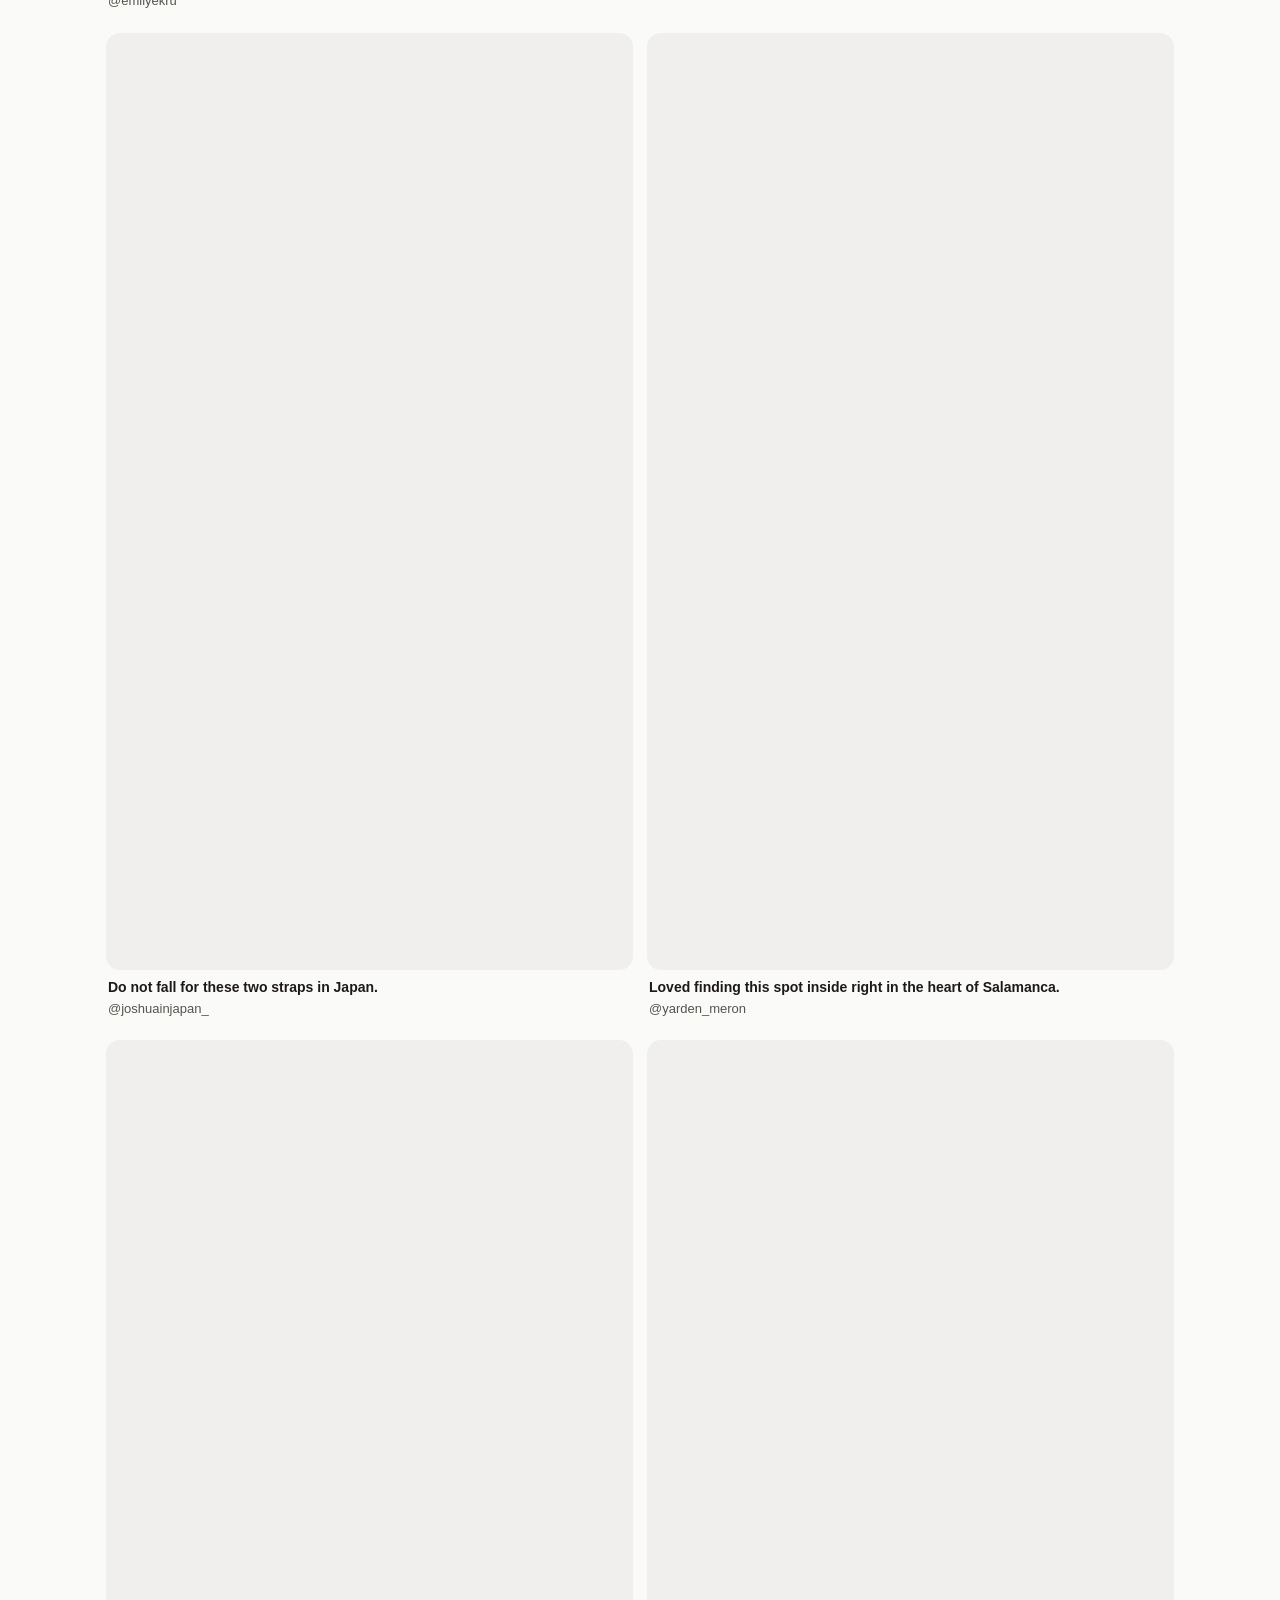
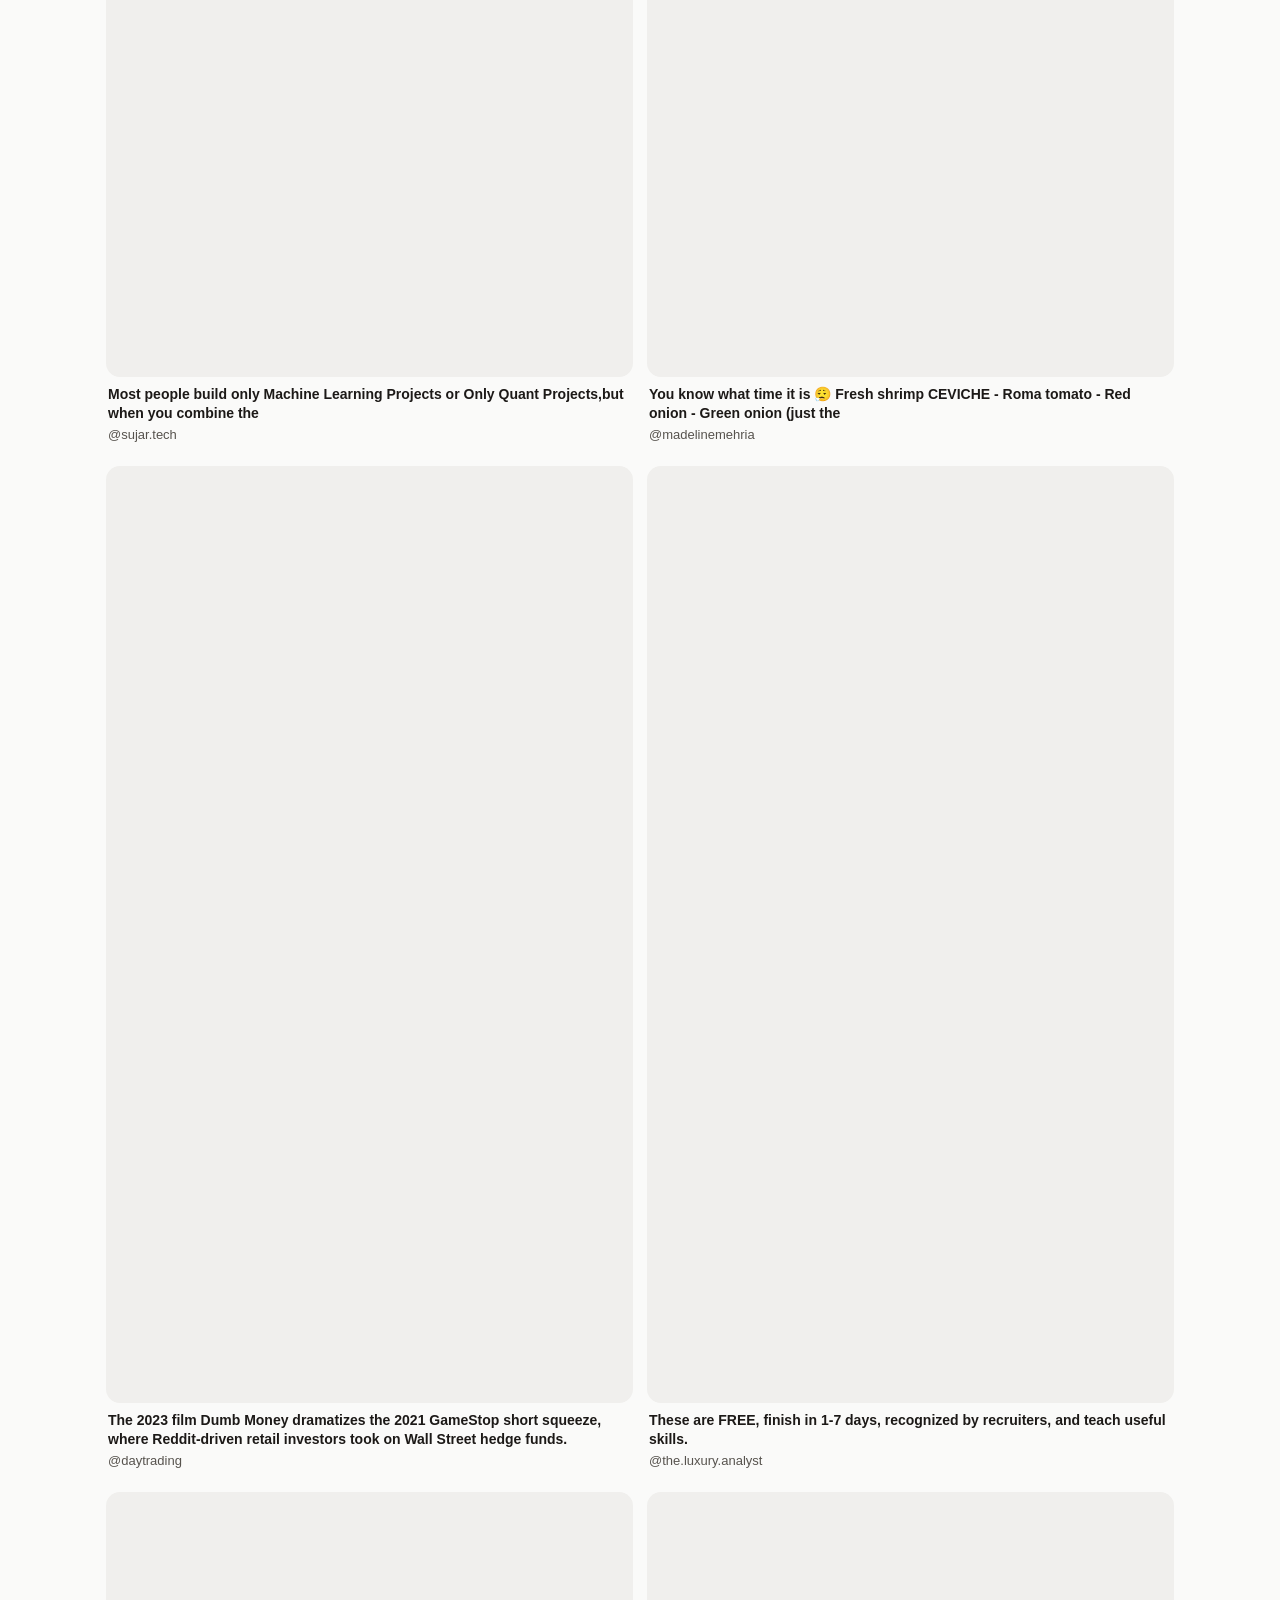
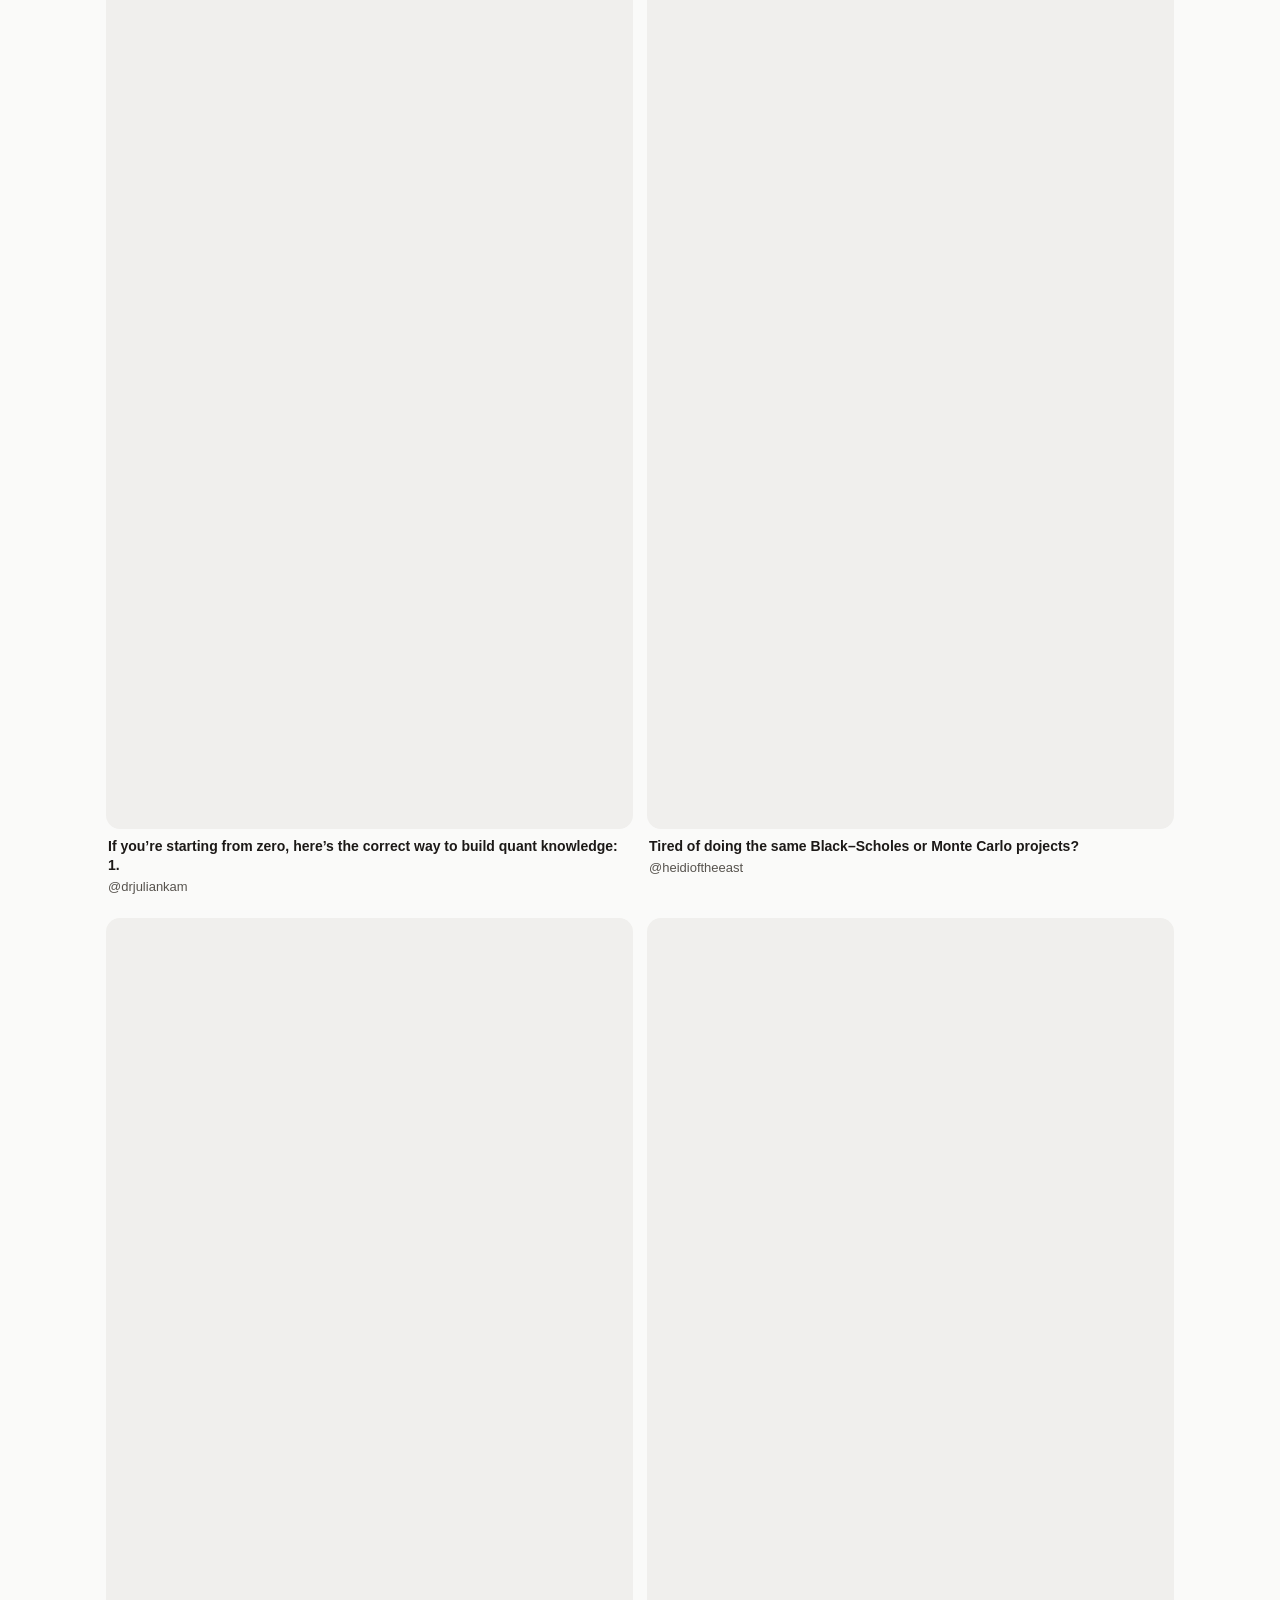
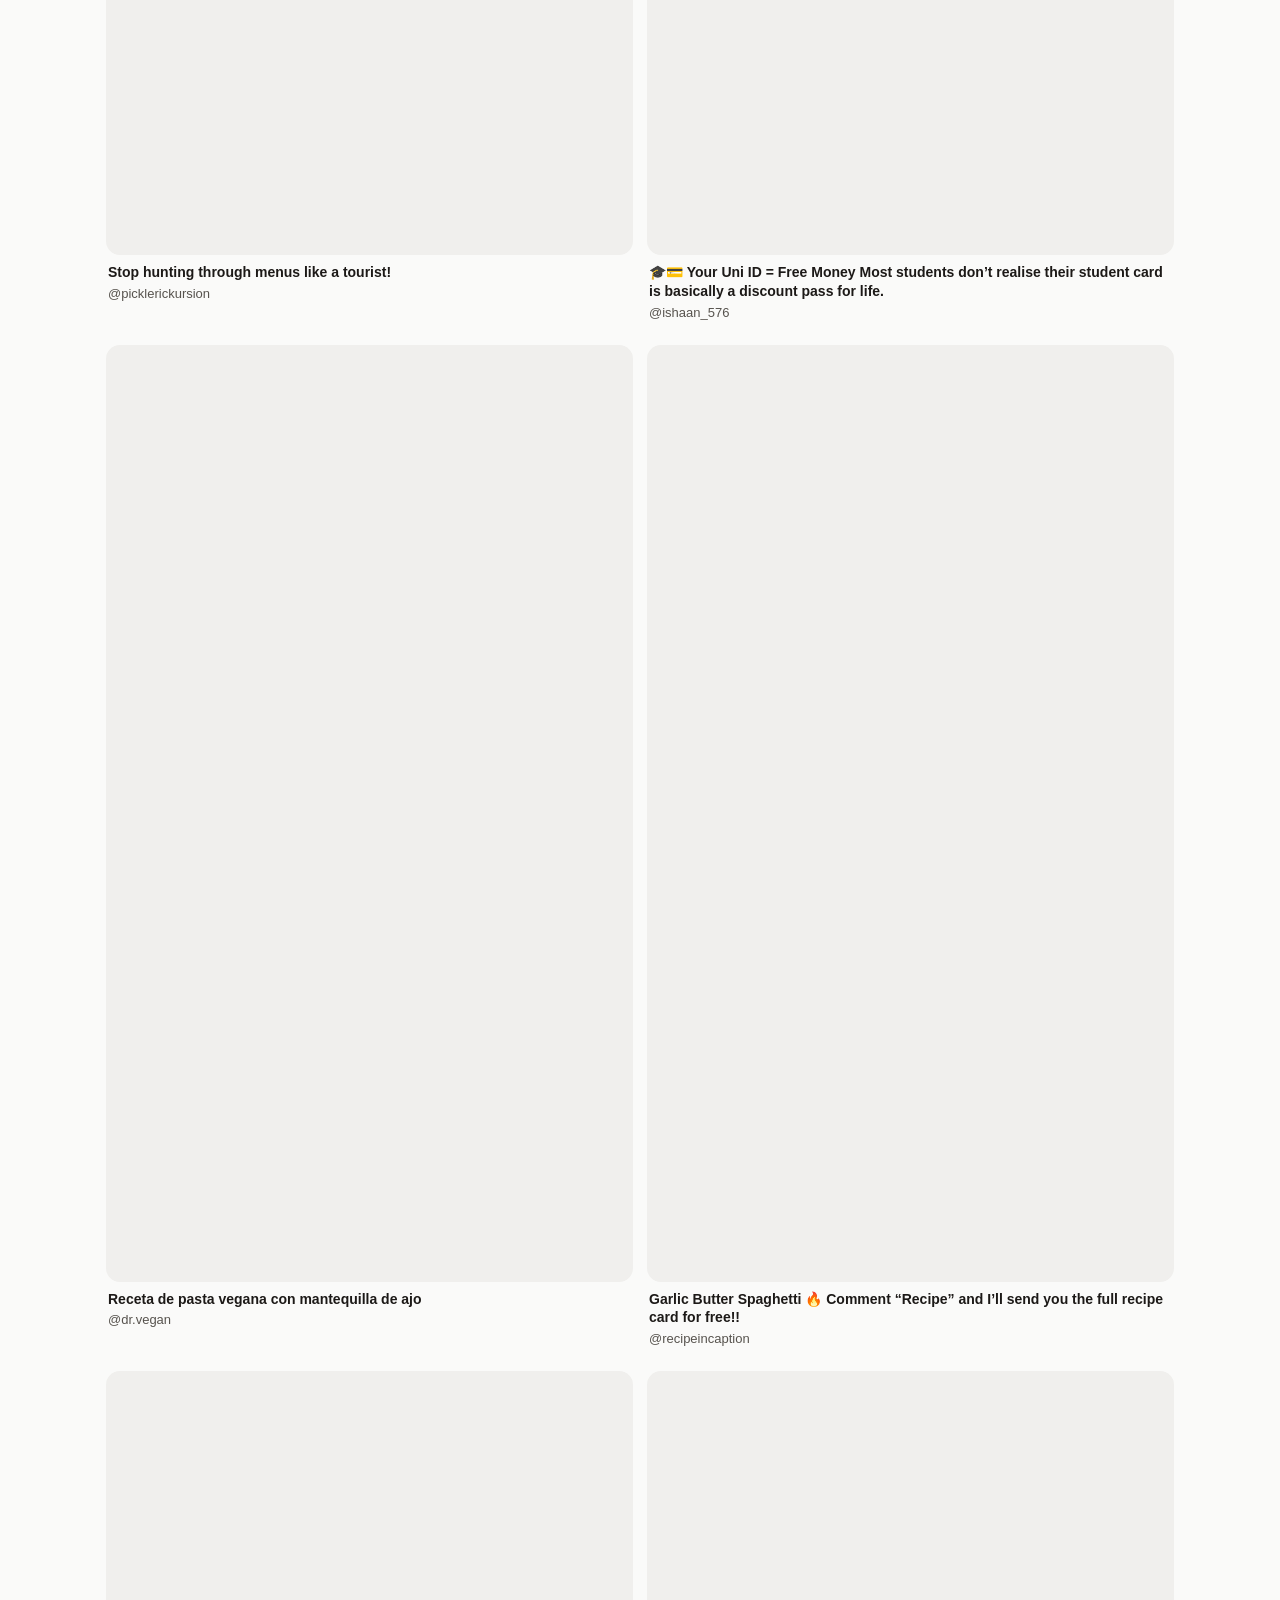
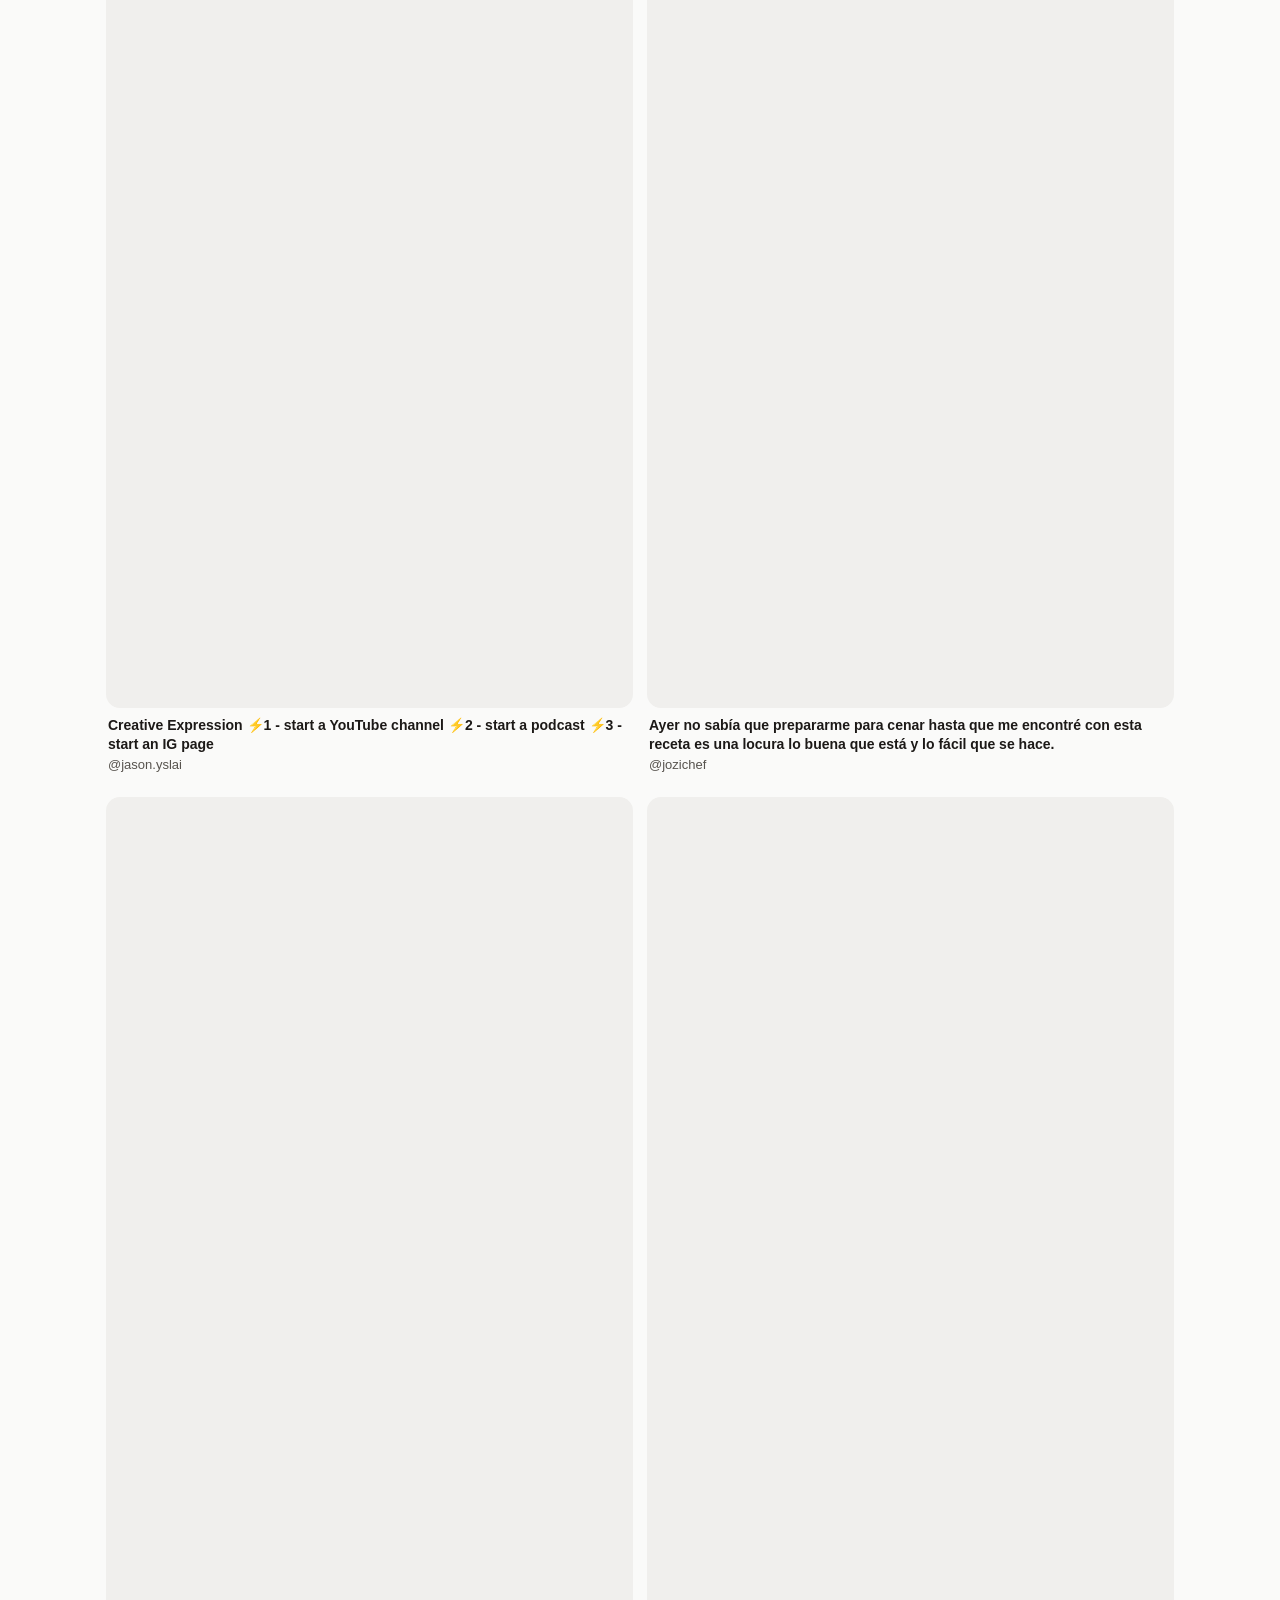
==== commit 291fd307: "Sitios por lugar (Japón, Japoneses, Fuera de Madrid), Deslizar y la app vuelve donde la dejaste" ====
--- a/index.html
+++ b/index.html
@@ -55,7 +55,7 @@
   <div class="filters" id="filters" role="group" aria-label="Filtros rápidos"></div>
   <button type="button" class="ask-btn" id="ask-btn" hidden></button>
   <form class="ask-form" id="ask-form" hidden>
-    <input id="ask-q" type="search" autocomplete="off" enterkeyhint="send" placeholder="Ej.: ¿qué japoneses tengo cerca de Chamberí?">
+    <input id="ask-q" type="search" aria-label="Pregunta a tus guardados" autocomplete="off" enterkeyhint="send" placeholder="Ej.: ¿qué japoneses tengo cerca de Chamberí?">
     <button type="submit" class="btn-mini">Preguntar</button>
   </form>
   <section class="answer" id="answer" hidden aria-live="polite">
@@ -99,7 +99,7 @@
         <h3>Sitios</h3>
         <ul id="d-lug-list"></ul>
         <form id="d-lug-add" class="d-lug-add">
-          <input type="search" name="q" placeholder="Añadir sitio: «Casa Pepe Chamberí»" autocomplete="off" enterkeyhint="search">
+          <input type="search" name="q" aria-label="Añadir sitio" placeholder="Añadir sitio: «Casa Pepe Chamberí»" autocomplete="off" enterkeyhint="search">
           <button type="submit" class="btn-mini">Añadir</button>
         </form>
         <button type="button" class="link" id="d-lug-inv">Volver a investigar el vídeo</button>
@@ -115,6 +115,10 @@
     <svg viewBox="0 0 24 24" aria-hidden="true"><rect x="3.5" y="3.5" width="7" height="7" rx="2"/><rect x="13.5" y="3.5" width="7" height="7" rx="2"/><rect x="3.5" y="13.5" width="7" height="7" rx="2"/><rect x="13.5" y="13.5" width="7" height="7" rx="2"/></svg>
     <span>Carpetas</span>
   </button>
+  <button type="button" id="tab-feed">
+    <svg viewBox="0 0 24 24" aria-hidden="true"><rect x="5" y="2.5" width="14" height="19" rx="3"/><path d="M10.5 9.5v5l4-2.5z" class="fill"/></svg>
+    <span>Deslizar</span>
+  </button>
   <button type="button" id="tab-mapa">
     <svg viewBox="0 0 24 24" aria-hidden="true"><path d="M9 4 3 6.5v13.5l6-2.5 6 2.5 6-2.5V4l-6 2.5z"/><path d="M9 4v13.5M15 6.5V20"/></svg>
     <span>Mapa</span>
@@ -138,6 +142,13 @@
     </div>
     <ul class="hoja-lista" id="hoja-lista"></ul>
   </section>
+</dialog>
+
+<dialog class="feed" id="feed" aria-label="Vídeos uno a uno">
+  <div class="feed-scroll" id="feed-scroll"></div>
+  <button type="button" class="mapa-volver feed-volver" id="feed-volver" aria-label="Volver">
+    <svg viewBox="0 0 24 24" aria-hidden="true"><path d="M15 5l-7 7 7 7"/></svg><span id="feed-t">Todo</span>
+  </button>
 </dialog>
 
 <dialog class="drawer" id="menu" aria-label="Carpetas y ajustes">
--- a/app.css
+++ b/app.css
@@ -453,3 +453,44 @@
 .mapa-filtros button.ab { order: -1; }
 .mc-hor { display: block; margin-top: 2px; font-size: 12px; }
 .mc-hor.si { color: #15803D; } .mc-hor.no { color: #B91C1C; }
+
+/* Deslizar: un video por pantalla, como Reels/TikTok. Siempre oscuro: la portada manda */
+.feed { position: fixed; inset: 0; width: 100vw; height: 100dvh; max-width: none; max-height: none; margin: 0; padding: 0; border: 0;
+  background: #000; color: #fff; color-scheme: dark; --text: #F5F5F4; --surface: #1C1917; }
+.feed::backdrop { background: #000; }
+.feed-scroll { height: 100%; overflow-y: auto; scroll-snap-type: y mandatory; overscroll-behavior: contain; scrollbar-width: none; }
+.feed-scroll::-webkit-scrollbar { display: none; }
+.slide { position: relative; height: 100%; overflow: hidden; scroll-snap-align: start; scroll-snap-stop: always; }
+.s-fondo { position: absolute; inset: 0; background: #111; }
+.s-fondo img, .s-fondo .ph { width: 100%; height: 100%; object-fit: cover; display: block; }
+.s-fondo .ph { display: grid; place-items: center; background: linear-gradient(160deg, var(--c1), var(--c2)); font-size: 22px; font-weight: 700; }
+/* sombras arriba (boton de volver) y abajo (texto): se lee sobre cualquier portada */
+.slide::before, .slide::after { content: ""; position: absolute; left: 0; right: 0; pointer-events: none; }
+.slide::before { top: 0; height: calc(var(--safe-t) + 110px); background: linear-gradient(rgb(0 0 0 / .5), transparent); }
+.slide::after { bottom: 0; height: 62%; background: linear-gradient(transparent, rgb(0 0 0 / .45) 35%, rgb(0 0 0 / .85)); }
+.s-play { position: absolute; z-index: 1; left: 50%; top: 42%; width: 76px; height: 76px; margin: -38px 0 0 -38px; display: grid; place-items: center; border-radius: 50%;
+  background: rgb(0 0 0 / .32); -webkit-backdrop-filter: blur(10px); backdrop-filter: blur(10px); color: #fff; transition: transform var(--t-fast) ease-out; }
+.s-play svg { width: 34px; height: 34px; margin-left: 4px; }
+.s-play:active { transform: scale(.92); }
+.s-info { position: absolute; z-index: 1; left: 16px; right: 84px; bottom: calc(var(--safe-b) + 22px); text-shadow: 0 1px 3px rgb(0 0 0 / .5); }
+.s-who { margin: 0 0 4px; font-size: 14px; font-weight: 600; opacity: .9; }
+.s-info h2 { margin: 0; font-size: 17px; line-height: 1.3; font-weight: 600; letter-spacing: -0.01em; display: -webkit-box; -webkit-line-clamp: 3; -webkit-box-orient: vertical; overflow: hidden; }
+.s-lug { list-style: none; margin: 12px 0 0; padding: 0; display: grid; gap: 8px; text-shadow: none; }
+.s-lug li { display: flex; align-items: center; gap: 8px; }
+.s-lug button { flex: 1; min-width: 0; display: flex; align-items: center; gap: 10px; min-height: 48px; padding: 6px 12px 6px 8px; border: 0; border-radius: 14px; text-align: left;
+  background: rgb(255 255 255 / .16); -webkit-backdrop-filter: blur(16px) saturate(1.4); backdrop-filter: blur(16px) saturate(1.4); color: #fff; }
+.s-lug button:active { background: rgb(255 255 255 / .26); }
+.s-ico { flex: none; width: 32px; height: 32px; display: grid; place-items: center; border-radius: 10px; background: rgb(255 255 255 / .9); font-size: 17px; }
+.s-l { min-width: 0; display: grid; }
+.s-l b { font-size: 15px; line-height: 1.25; overflow: hidden; text-overflow: ellipsis; white-space: nowrap; }
+.s-l small { font-size: 12.5px; opacity: .85; overflow: hidden; text-overflow: ellipsis; white-space: nowrap; }
+.s-ir { flex: none; display: grid; place-items: center; min-width: 48px; min-height: 48px; padding: 0 12px; border-radius: 14px; background: #F97316; color: #fff; font-size: 15px; font-weight: 700; text-decoration: none; }
+.s-mas { font-size: 13px; opacity: .85; text-shadow: 0 1px 3px rgb(0 0 0 / .5); }
+.s-acc { position: absolute; z-index: 1; right: 10px; bottom: calc(var(--safe-b) + 22px); display: grid; gap: 16px; }
+.s-btn { display: grid; justify-items: center; gap: 4px; padding: 0; border: 0; background: none; color: #fff; font-size: 12px; font-weight: 600; text-decoration: none; text-shadow: 0 1px 3px rgb(0 0 0 / .6); }
+.s-btn svg { box-sizing: content-box; width: 24px; height: 24px; padding: 12px; border-radius: 50%; background: rgb(0 0 0 / .32); -webkit-backdrop-filter: blur(12px); backdrop-filter: blur(12px); transition: transform var(--t-fast) ease-out; }
+.s-btn:active svg { transform: scale(.9); }
+.feed-volver { --surface: #000; color: #fff; }
+@media (prefers-reduced-transparency: reduce) {
+  .s-lug button, .s-play, .s-btn svg { background: rgb(28 25 23 / .92); -webkit-backdrop-filter: none; backdrop-filter: none; }
+}
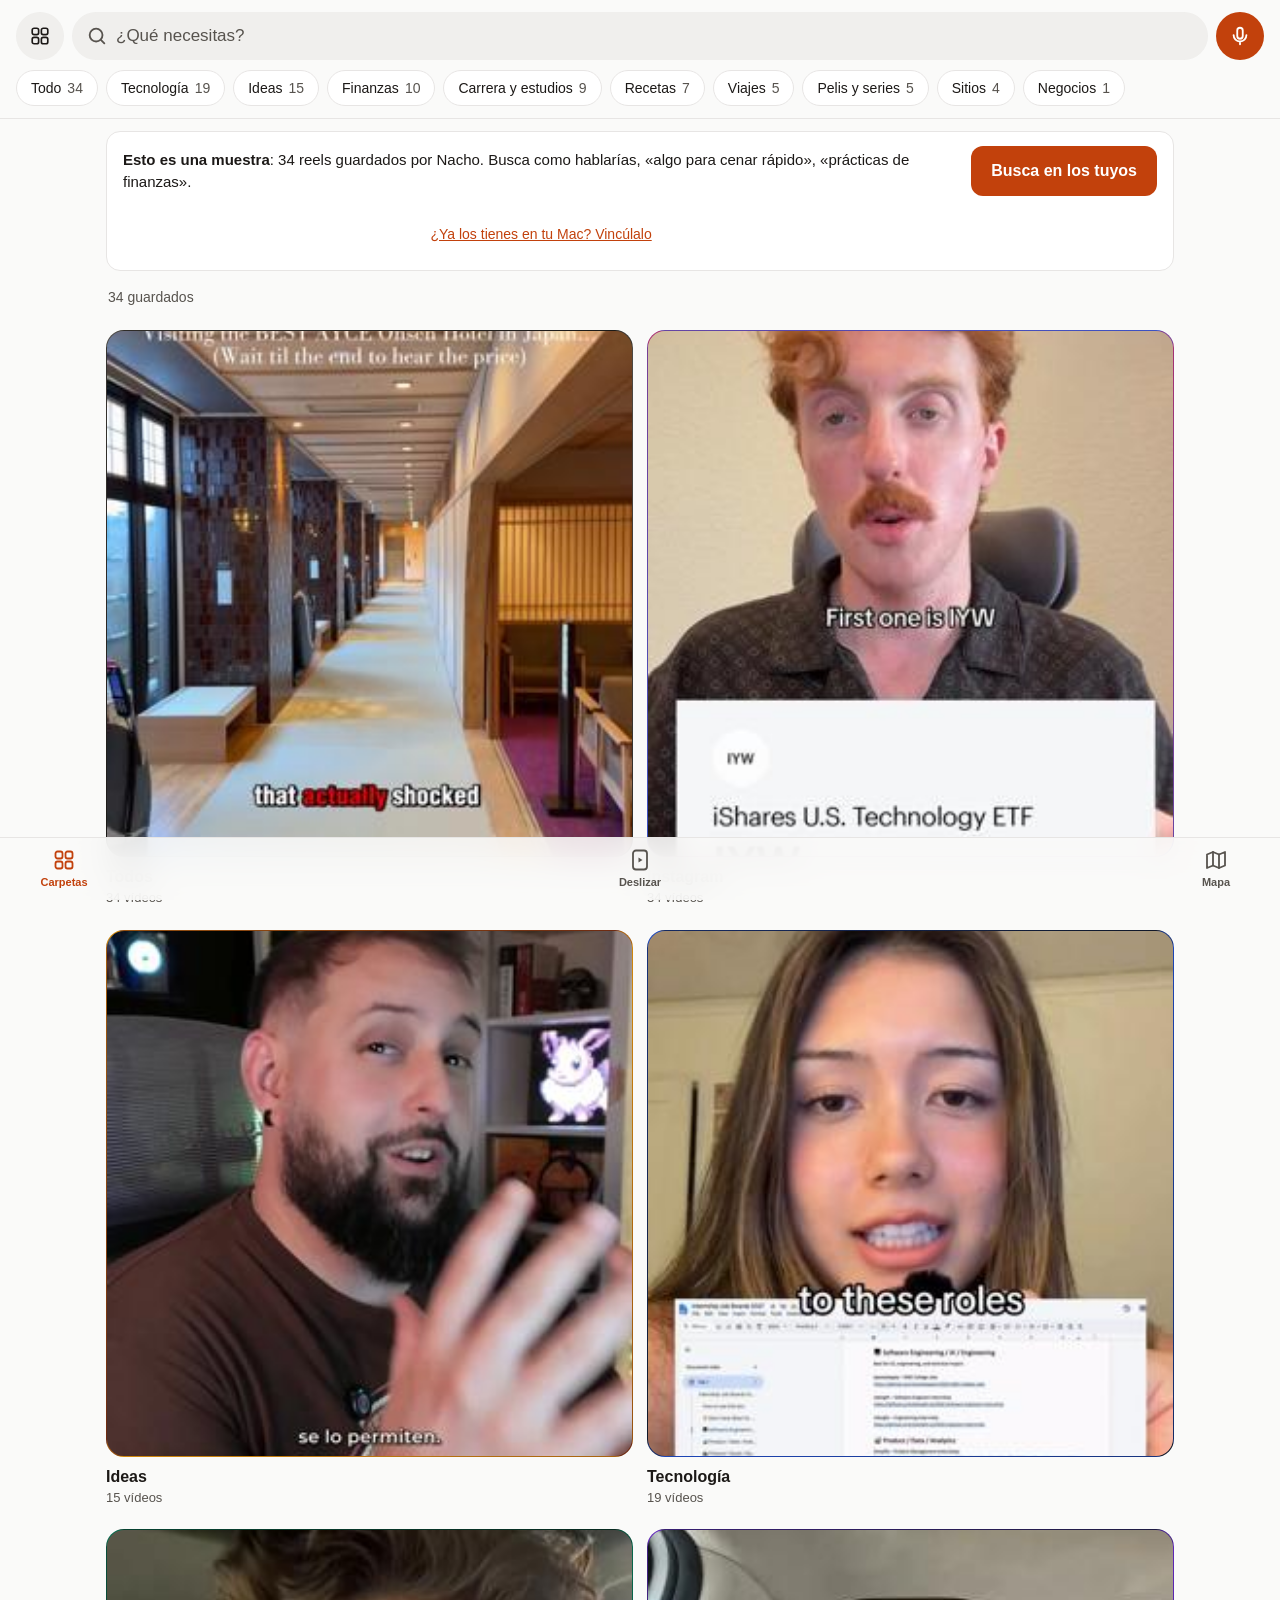
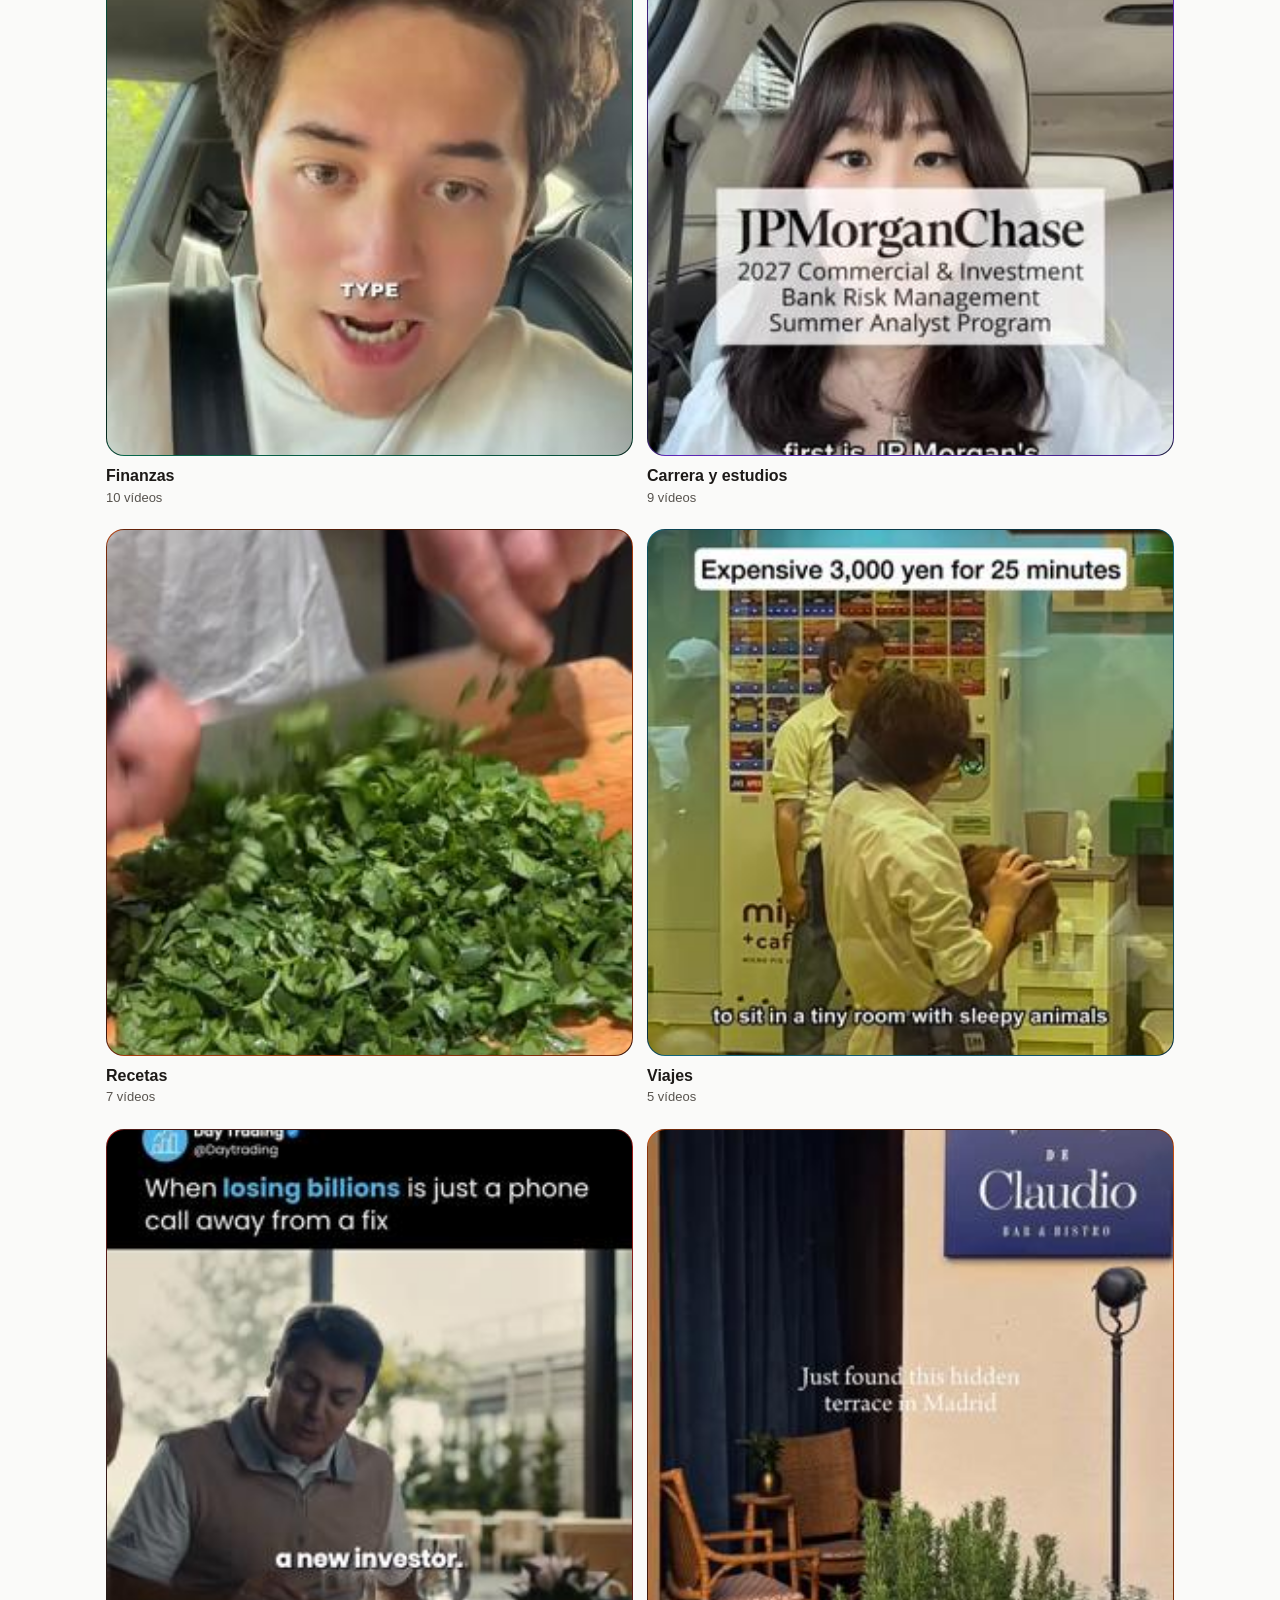
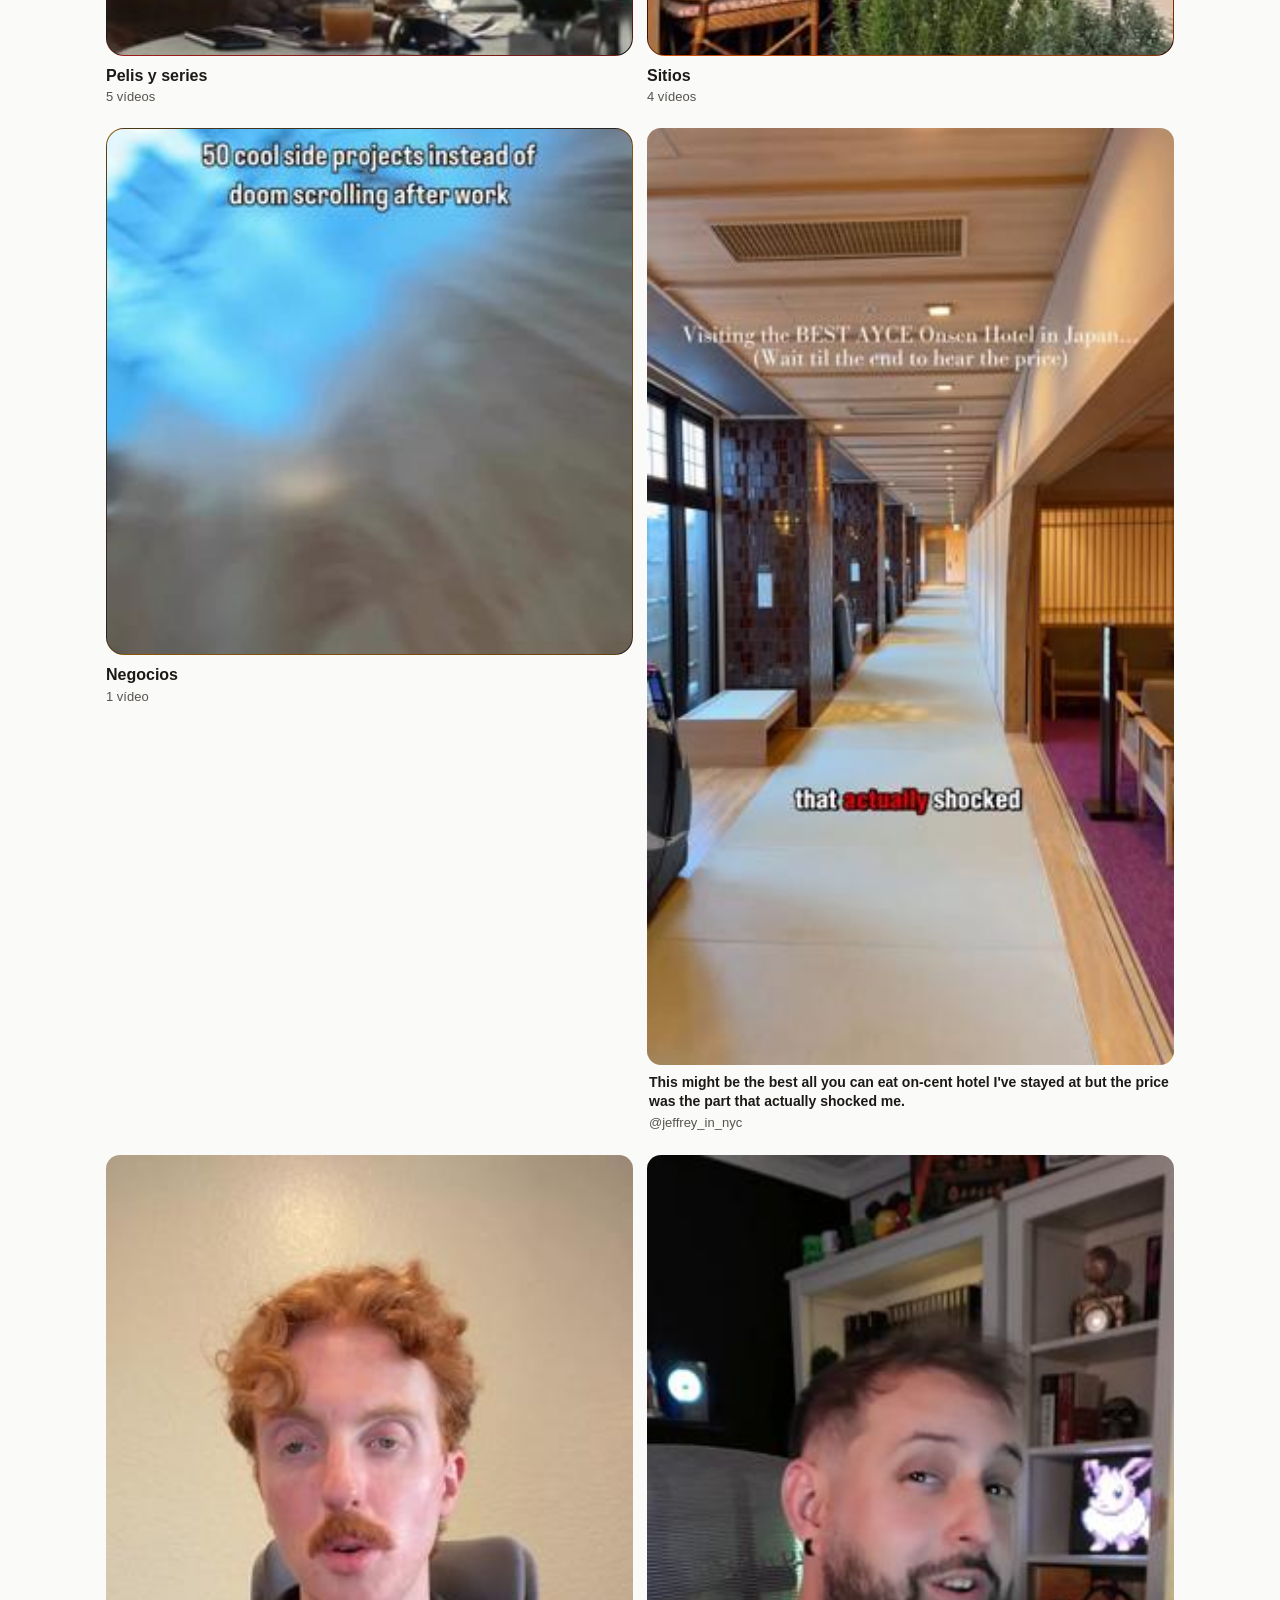
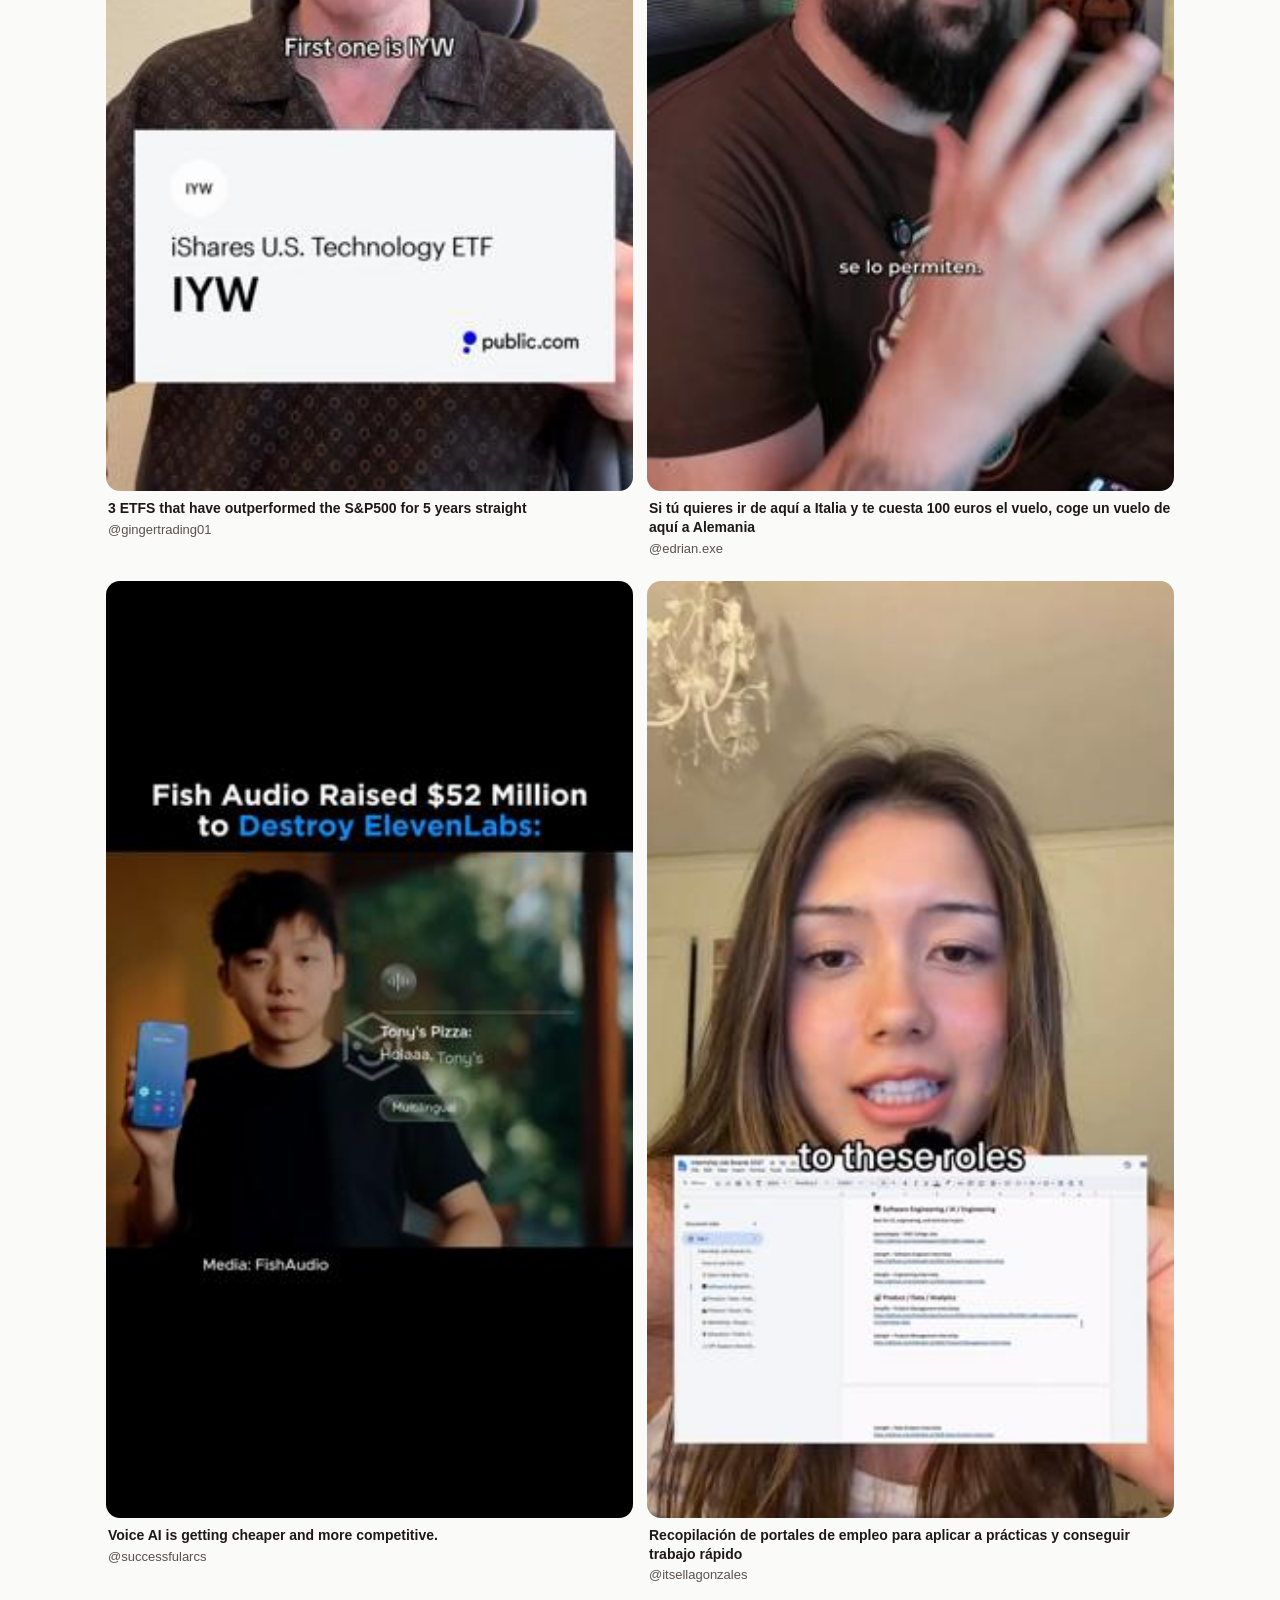
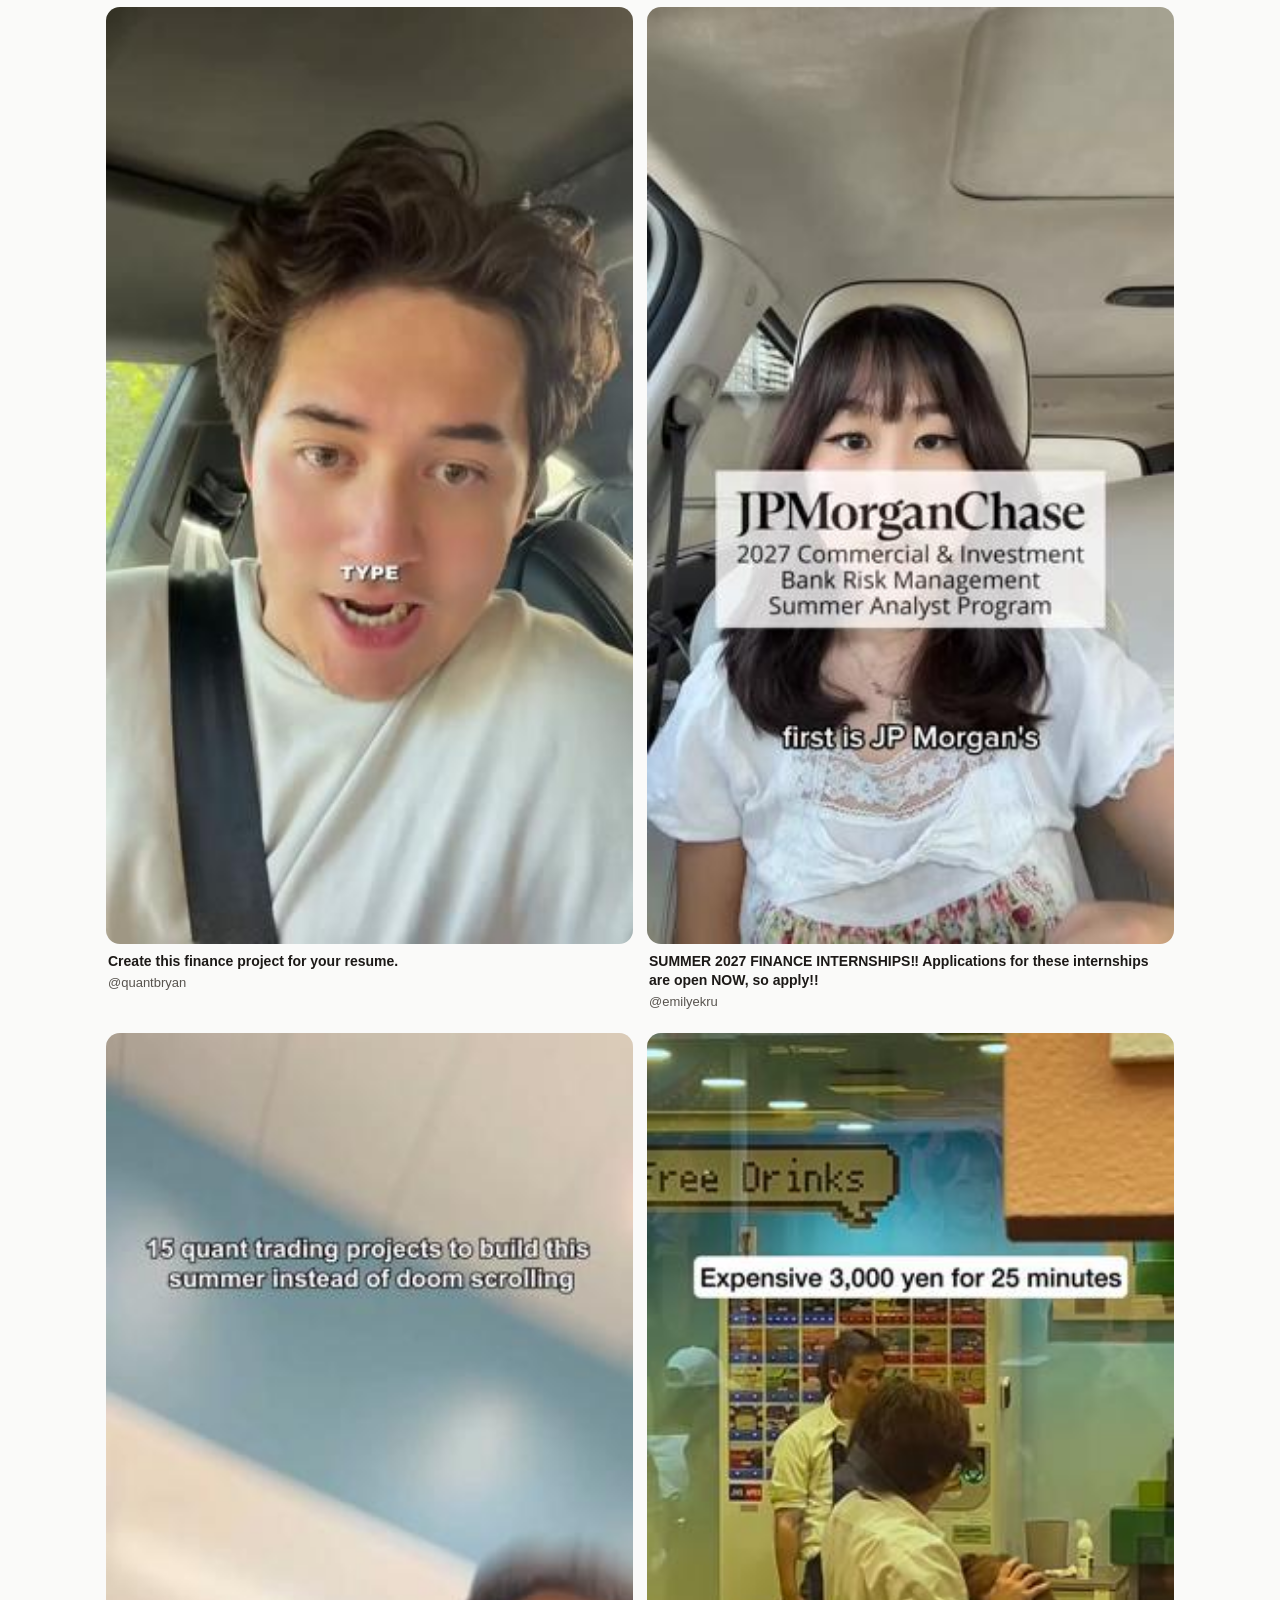
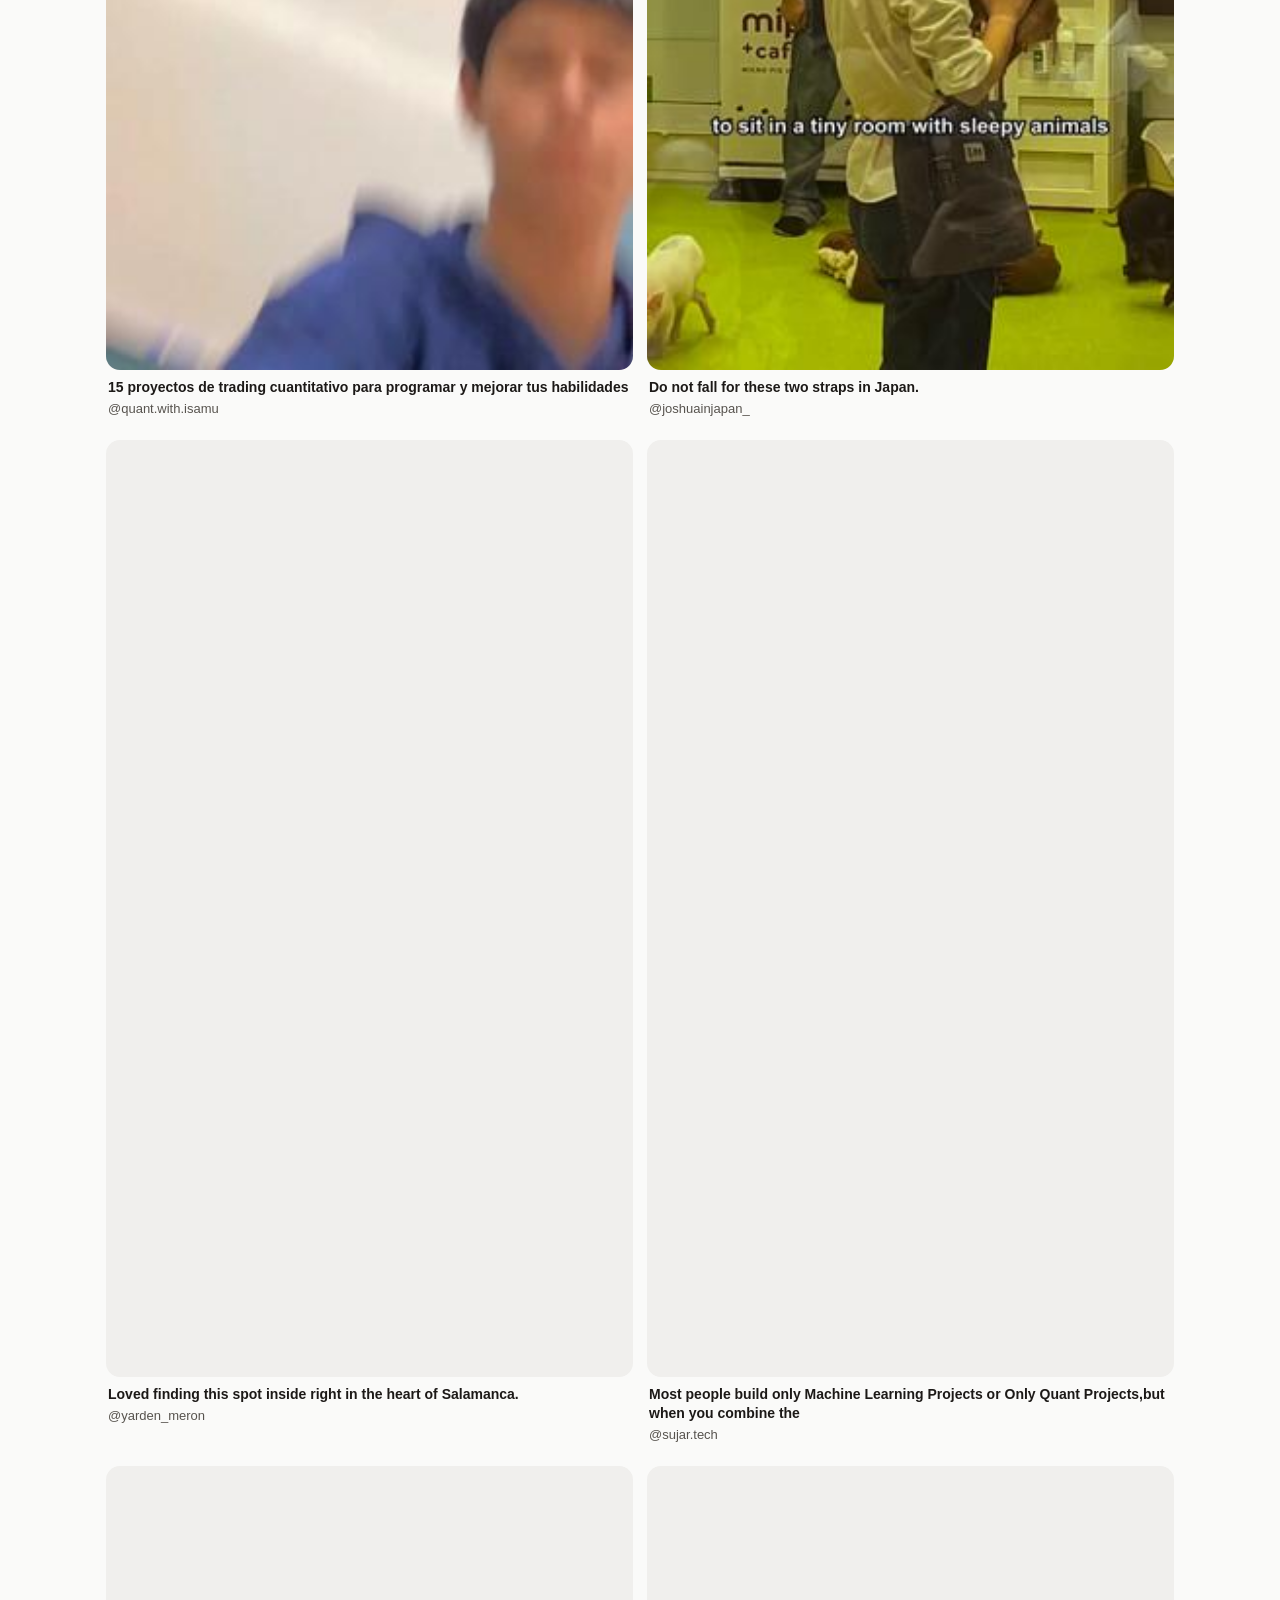
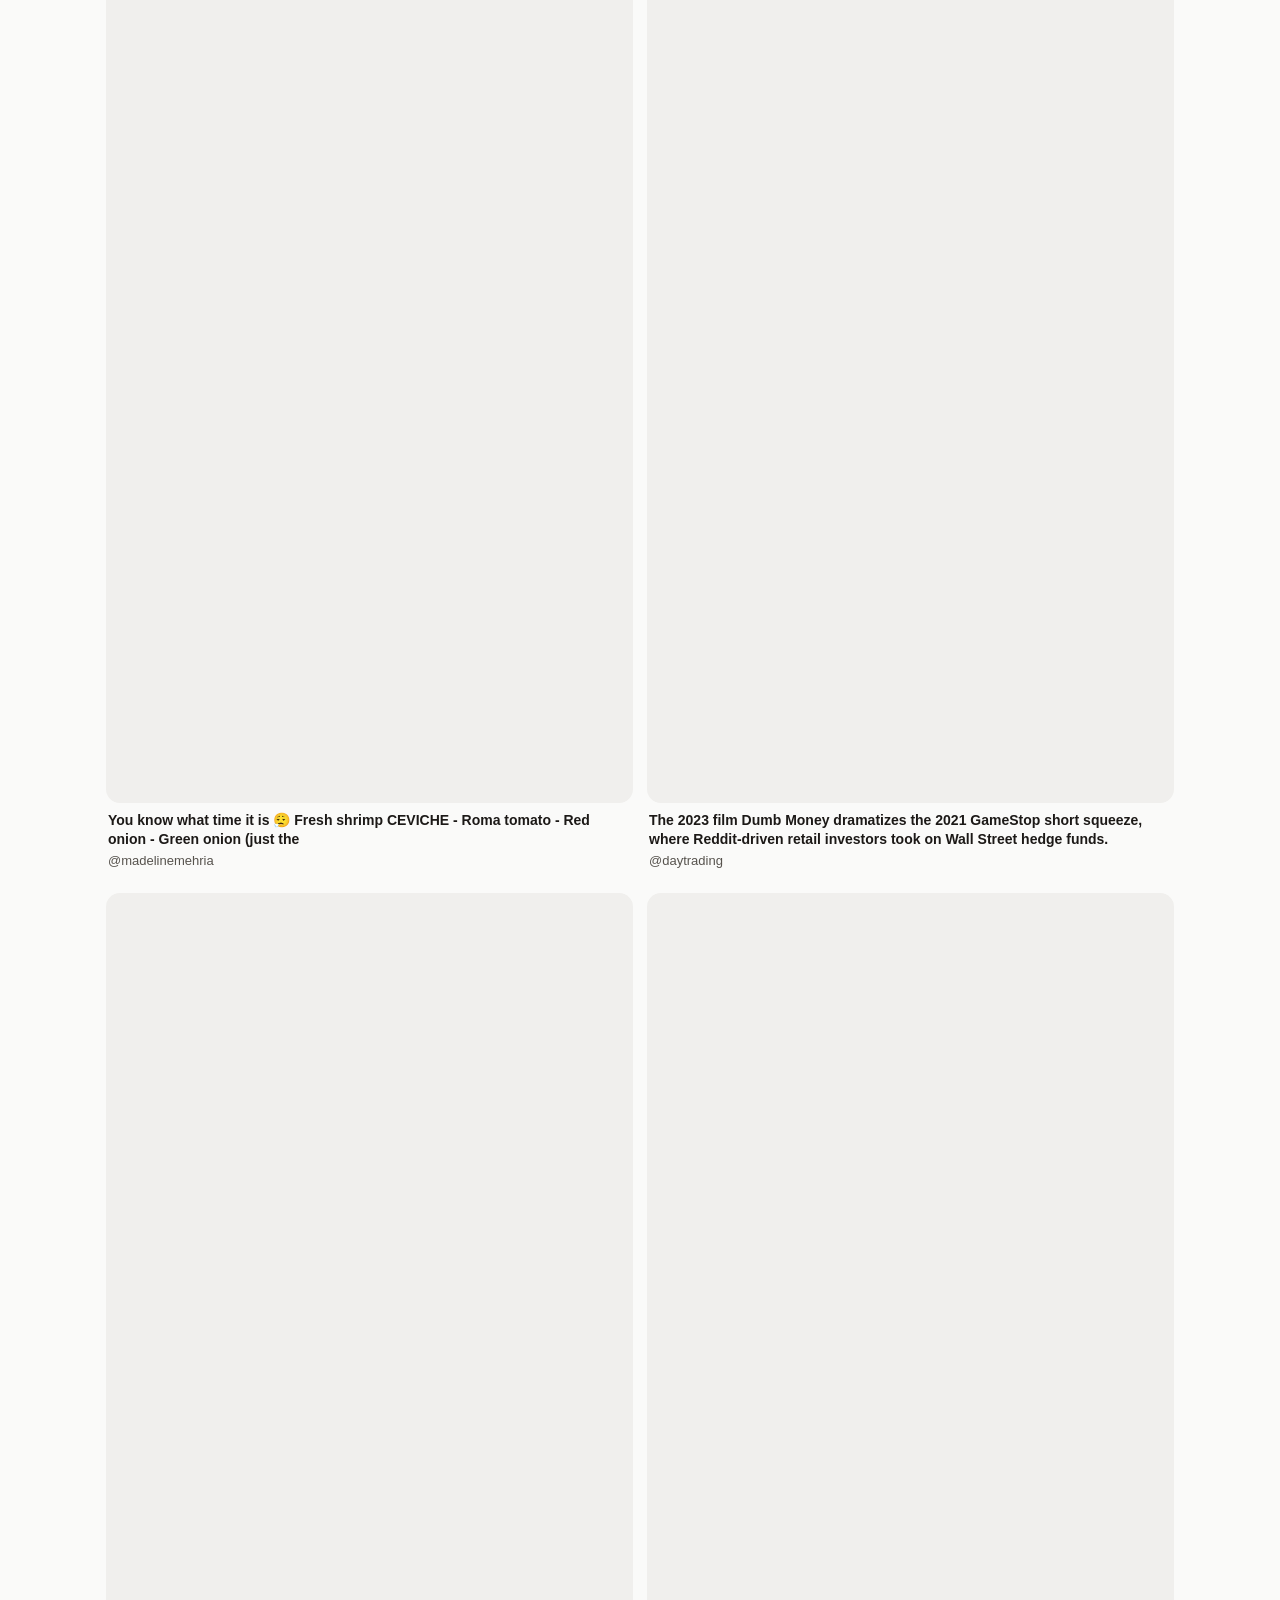
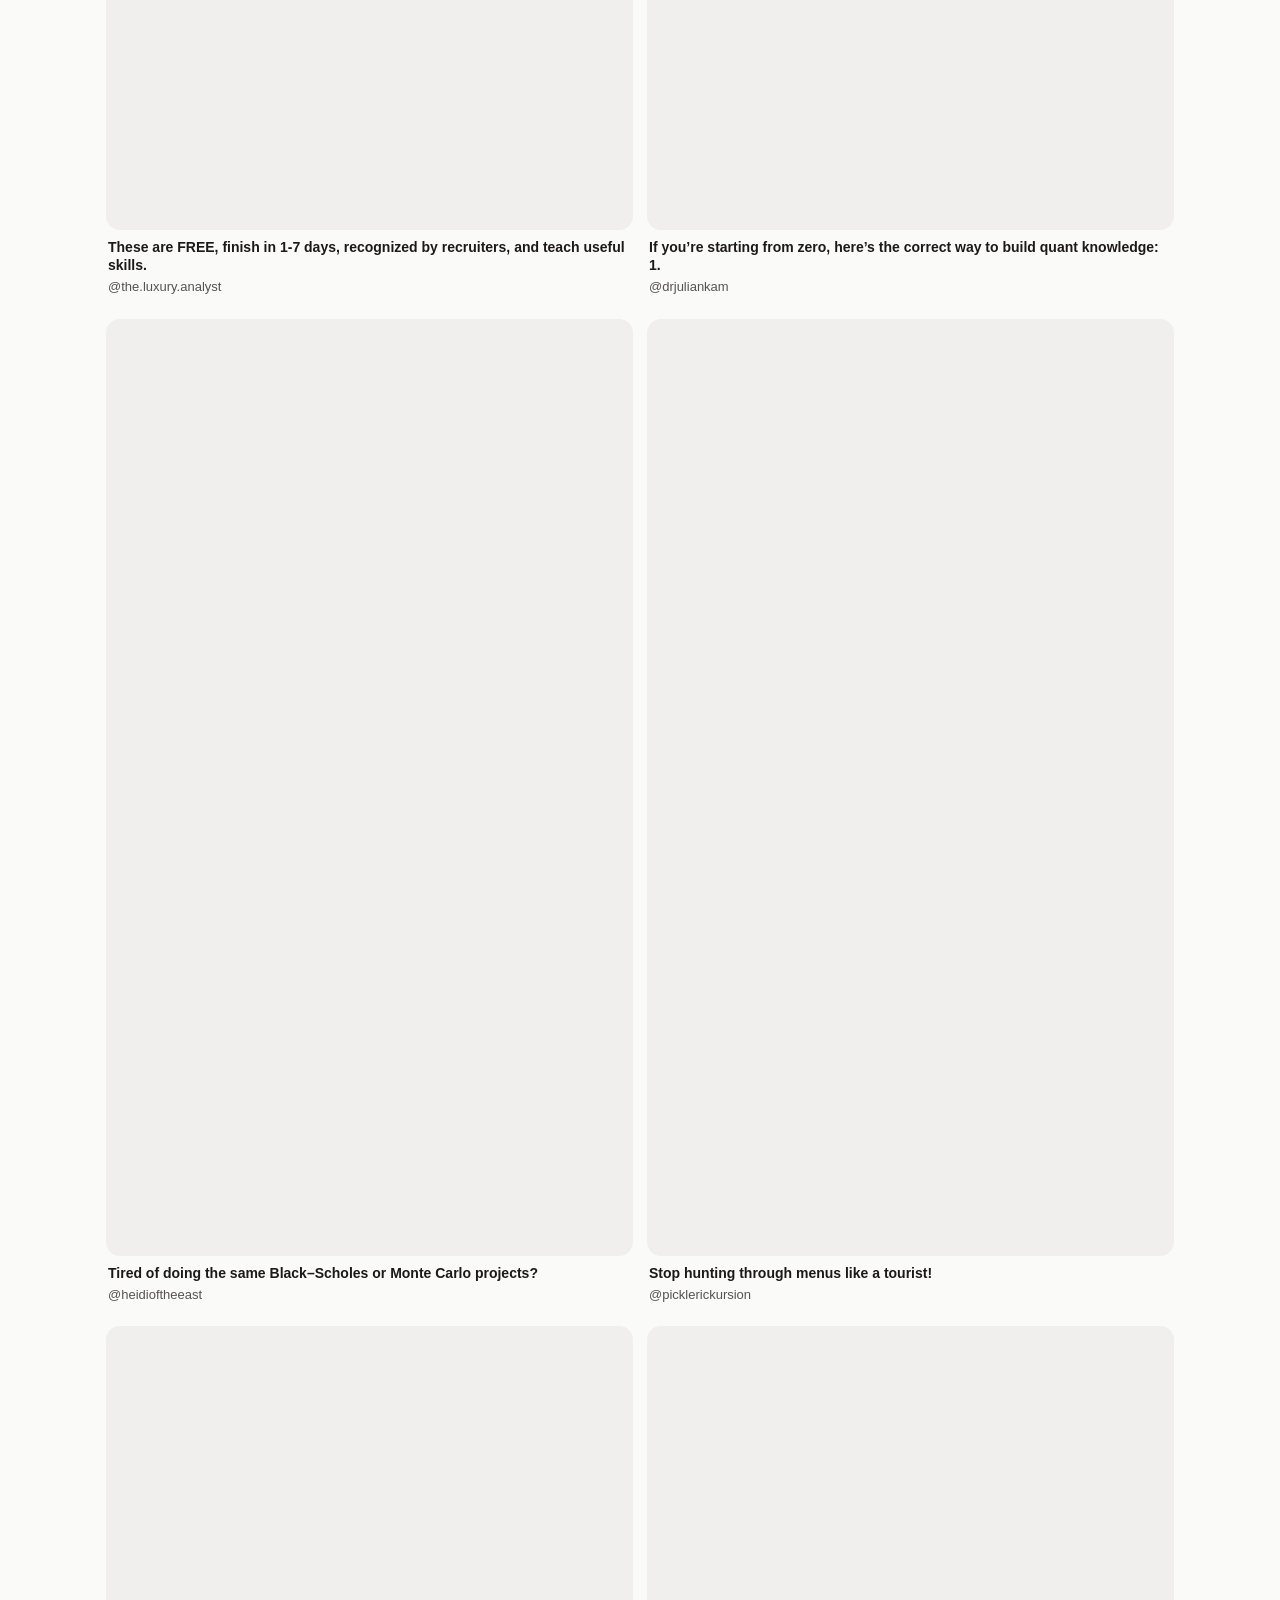
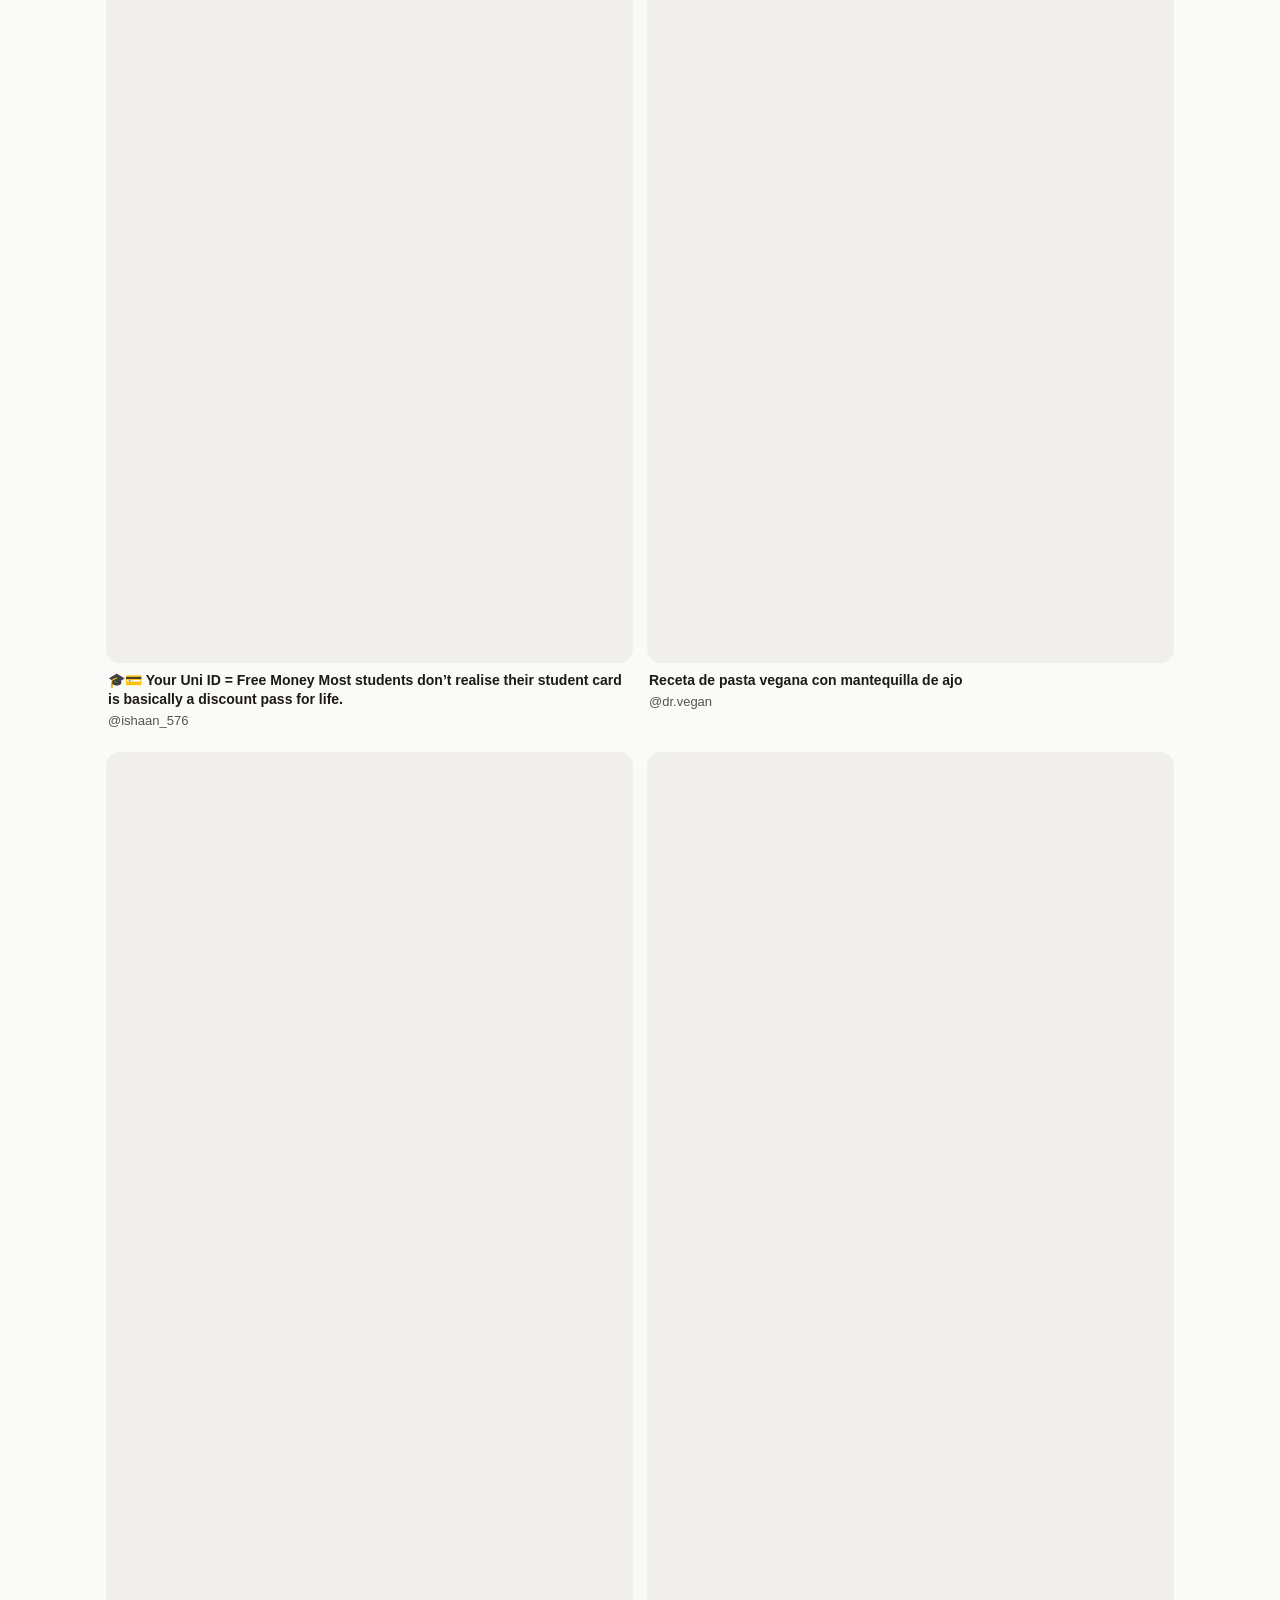
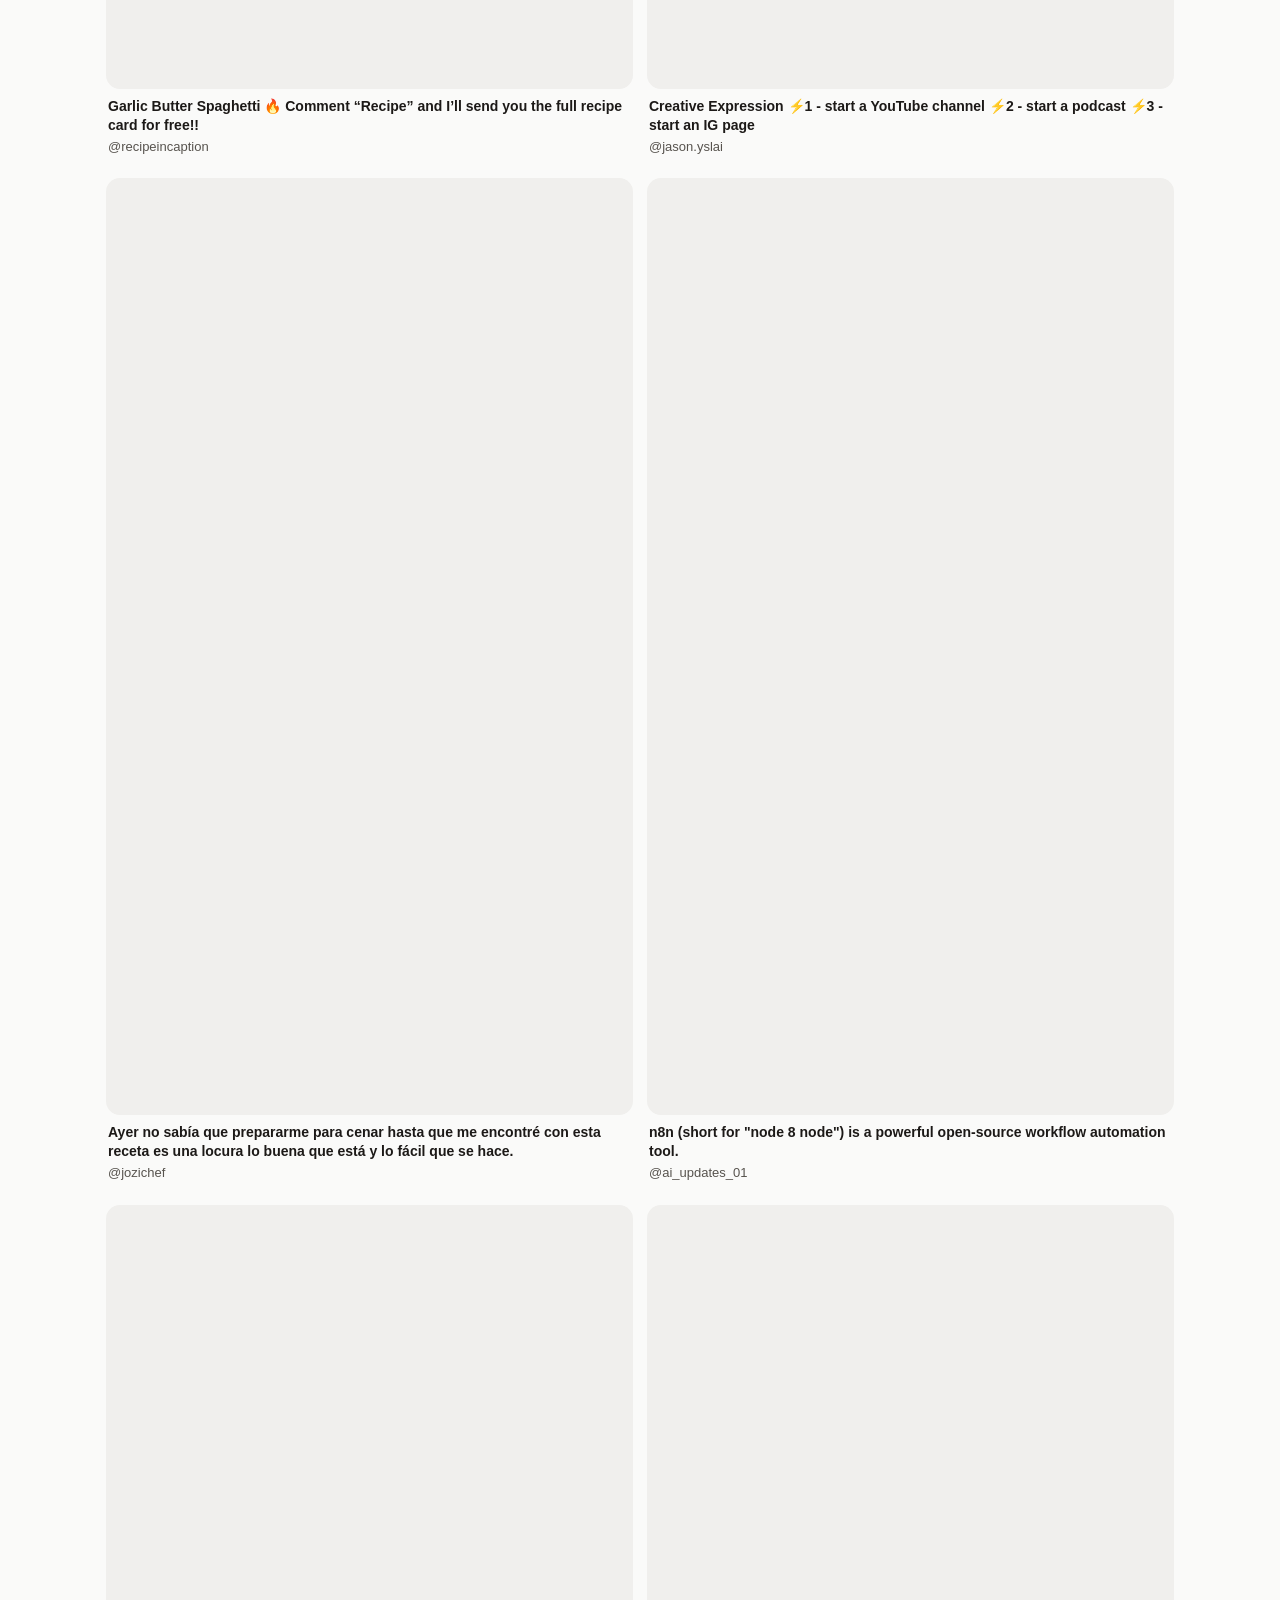
==== commit 0b0b60fc: "Publicar Guardados (historial nuevo)" ====
--- a/index.html
+++ b/index.html
@@ -2,6 +2,8 @@
 <html lang="es">
 <head>
 <meta charset="utf-8">
+<!-- solo se ejecuta codigo de esta web: si algo hostil llegara a colarse en el HTML, no corre -->
+<meta http-equiv="Content-Security-Policy" content="default-src 'self'; script-src 'self'; style-src 'self' 'unsafe-inline'; img-src 'self' https: data: blob:; media-src 'self' https: blob:; font-src 'self' https: data:; connect-src 'self' https: data: blob: http://127.0.0.1:* http://localhost:*; frame-src https://www.tiktok.com; worker-src 'self' blob:; object-src 'none'; base-uri 'none'; form-action 'self'">
 <meta name="viewport" content="width=device-width, initial-scale=1, viewport-fit=cover">
 <title>Guardados</title>
 <meta name="description" content="Busca en tus reels guardados de Instagram y tus favoritos de TikTok por lo que necesitas, no por la palabra exacta.">
--- a/app.css
+++ b/app.css
@@ -463,14 +463,25 @@
 .slide { position: relative; height: 100%; overflow: hidden; scroll-snap-align: start; scroll-snap-stop: always; }
 .s-fondo { position: absolute; inset: 0; background: #111; }
 .s-fondo img, .s-fondo .ph { width: 100%; height: 100%; object-fit: cover; display: block; }
-.s-fondo .ph { display: grid; place-items: center; background: linear-gradient(160deg, var(--c1), var(--c2)); font-size: 22px; font-weight: 700; }
+.s-fondo .ph { font-size: 0 !important; display: grid; place-items: center; background: linear-gradient(160deg, var(--c1), var(--c2)); font-size: 22px; font-weight: 700; }
 /* sombras arriba (boton de volver) y abajo (texto): se lee sobre cualquier portada */
 .slide::before, .slide::after { content: ""; position: absolute; left: 0; right: 0; pointer-events: none; }
 .slide::before { top: 0; height: calc(var(--safe-t) + 110px); background: linear-gradient(rgb(0 0 0 / .5), transparent); }
 .slide::after { bottom: 0; height: 62%; background: linear-gradient(transparent, rgb(0 0 0 / .45) 35%, rgb(0 0 0 / .85)); }
 .s-play { position: absolute; z-index: 1; left: 50%; top: 42%; width: 76px; height: 76px; margin: -38px 0 0 -38px; display: grid; place-items: center; border-radius: 50%;
-  background: rgb(0 0 0 / .32); -webkit-backdrop-filter: blur(10px); backdrop-filter: blur(10px); color: #fff; transition: transform var(--t-fast) ease-out; }
+  background: rgb(0 0 0 / .45); color: #fff; transition: transform var(--t-fast) ease-out; }
+.s-play { border: 0; padding: 0; }
 .s-play svg { width: 34px; height: 34px; margin-left: 4px; }
+/* el video encima de la portada; se ve cuando ya tiene imagen */
+.s-media { position: absolute; inset: 0; width: 100%; height: 100%; object-fit: cover; border: 0; background: transparent; }
+.slide:not(.sonando) video.s-media { opacity: 0; }
+.s-tap { position: absolute; inset: 0; z-index: 1; cursor: pointer; }  /* sin cursor, Safari del iPhone no manda el toque de un div */
+/* TikTok pinta su cabecera (autor) arriba: se sube el reproductor para que no tape el boton de volver */
+iframe.s-media { top: -64px; height: calc(100% + 64px); }
+.s-play { transition: opacity var(--t-med) ease, transform var(--t-fast) ease-out; }
+.slide.sonando:not(.pausado) .s-play { opacity: 0; pointer-events: none; }
+.s-aviso { display: none; position: absolute; z-index: 1; left: 24px; right: 24px; top: calc(42% + 50px); margin: 0; text-align: center; font-size: 14px; font-weight: 600; text-shadow: 0 1px 4px rgb(0 0 0 / .7); }
+.slide.sin-video .s-aviso { display: block; }
 .s-play:active { transform: scale(.92); }
 .s-info { position: absolute; z-index: 1; left: 16px; right: 84px; bottom: calc(var(--safe-b) + 22px); text-shadow: 0 1px 3px rgb(0 0 0 / .5); }
 .s-who { margin: 0 0 4px; font-size: 14px; font-weight: 600; opacity: .9; }
@@ -478,8 +489,8 @@
 .s-lug { list-style: none; margin: 12px 0 0; padding: 0; display: grid; gap: 8px; text-shadow: none; }
 .s-lug li { display: flex; align-items: center; gap: 8px; }
 .s-lug button { flex: 1; min-width: 0; display: flex; align-items: center; gap: 10px; min-height: 48px; padding: 6px 12px 6px 8px; border: 0; border-radius: 14px; text-align: left;
-  background: rgb(255 255 255 / .16); -webkit-backdrop-filter: blur(16px) saturate(1.4); backdrop-filter: blur(16px) saturate(1.4); color: #fff; }
-.s-lug button:active { background: rgb(255 255 255 / .26); }
+  background: rgb(28 25 23 / .62); color: #fff; }
+.s-lug button:active { background: rgb(28 25 23 / .8); }
 .s-ico { flex: none; width: 32px; height: 32px; display: grid; place-items: center; border-radius: 10px; background: rgb(255 255 255 / .9); font-size: 17px; }
 .s-l { min-width: 0; display: grid; }
 .s-l b { font-size: 15px; line-height: 1.25; overflow: hidden; text-overflow: ellipsis; white-space: nowrap; }
@@ -488,9 +499,15 @@
 .s-mas { font-size: 13px; opacity: .85; text-shadow: 0 1px 3px rgb(0 0 0 / .5); }
 .s-acc { position: absolute; z-index: 1; right: 10px; bottom: calc(var(--safe-b) + 22px); display: grid; gap: 16px; }
 .s-btn { display: grid; justify-items: center; gap: 4px; padding: 0; border: 0; background: none; color: #fff; font-size: 12px; font-weight: 600; text-decoration: none; text-shadow: 0 1px 3px rgb(0 0 0 / .6); }
-.s-btn svg { box-sizing: content-box; width: 24px; height: 24px; padding: 12px; border-radius: 50%; background: rgb(0 0 0 / .32); -webkit-backdrop-filter: blur(12px); backdrop-filter: blur(12px); transition: transform var(--t-fast) ease-out; }
+.s-btn svg { box-sizing: content-box; width: 24px; height: 24px; padding: 12px; border-radius: 50%; background: rgb(0 0 0 / .45); transition: transform var(--t-fast) ease-out; }
 .s-btn:active svg { transform: scale(.9); }
-.feed-volver { --surface: #000; color: #fff; }
+.feed-volver { background: rgb(0 0 0 / .45); -webkit-backdrop-filter: none; backdrop-filter: none; color: #fff; box-shadow: none; }
 @media (prefers-reduced-transparency: reduce) {
-  .s-lug button, .s-play, .s-btn svg { background: rgb(28 25 23 / .92); -webkit-backdrop-filter: none; backdrop-filter: none; }
-}
+  .s-lug button, .s-play, .s-btn svg { background: rgb(28 25 23 / .92); }
+}
+/* cargando el video: un circulo que gira en vez del triangulo (que parecia un boton que no hacia nada) */
+.slide.cargando .s-play svg { display: none; }
+.slide.cargando .s-play::after { content: ""; width: 34px; height: 34px; border-radius: 50%; border: 3px solid rgb(255 255 255 / .3); border-top-color: #fff; animation: gira .8s linear infinite; }
+@keyframes gira { to { transform: rotate(1turn); } }
+@media (prefers-reduced-motion: reduce) { .slide.cargando .s-play::after { animation-duration: 2.4s; } }
+.s-play:focus { outline: none; }
